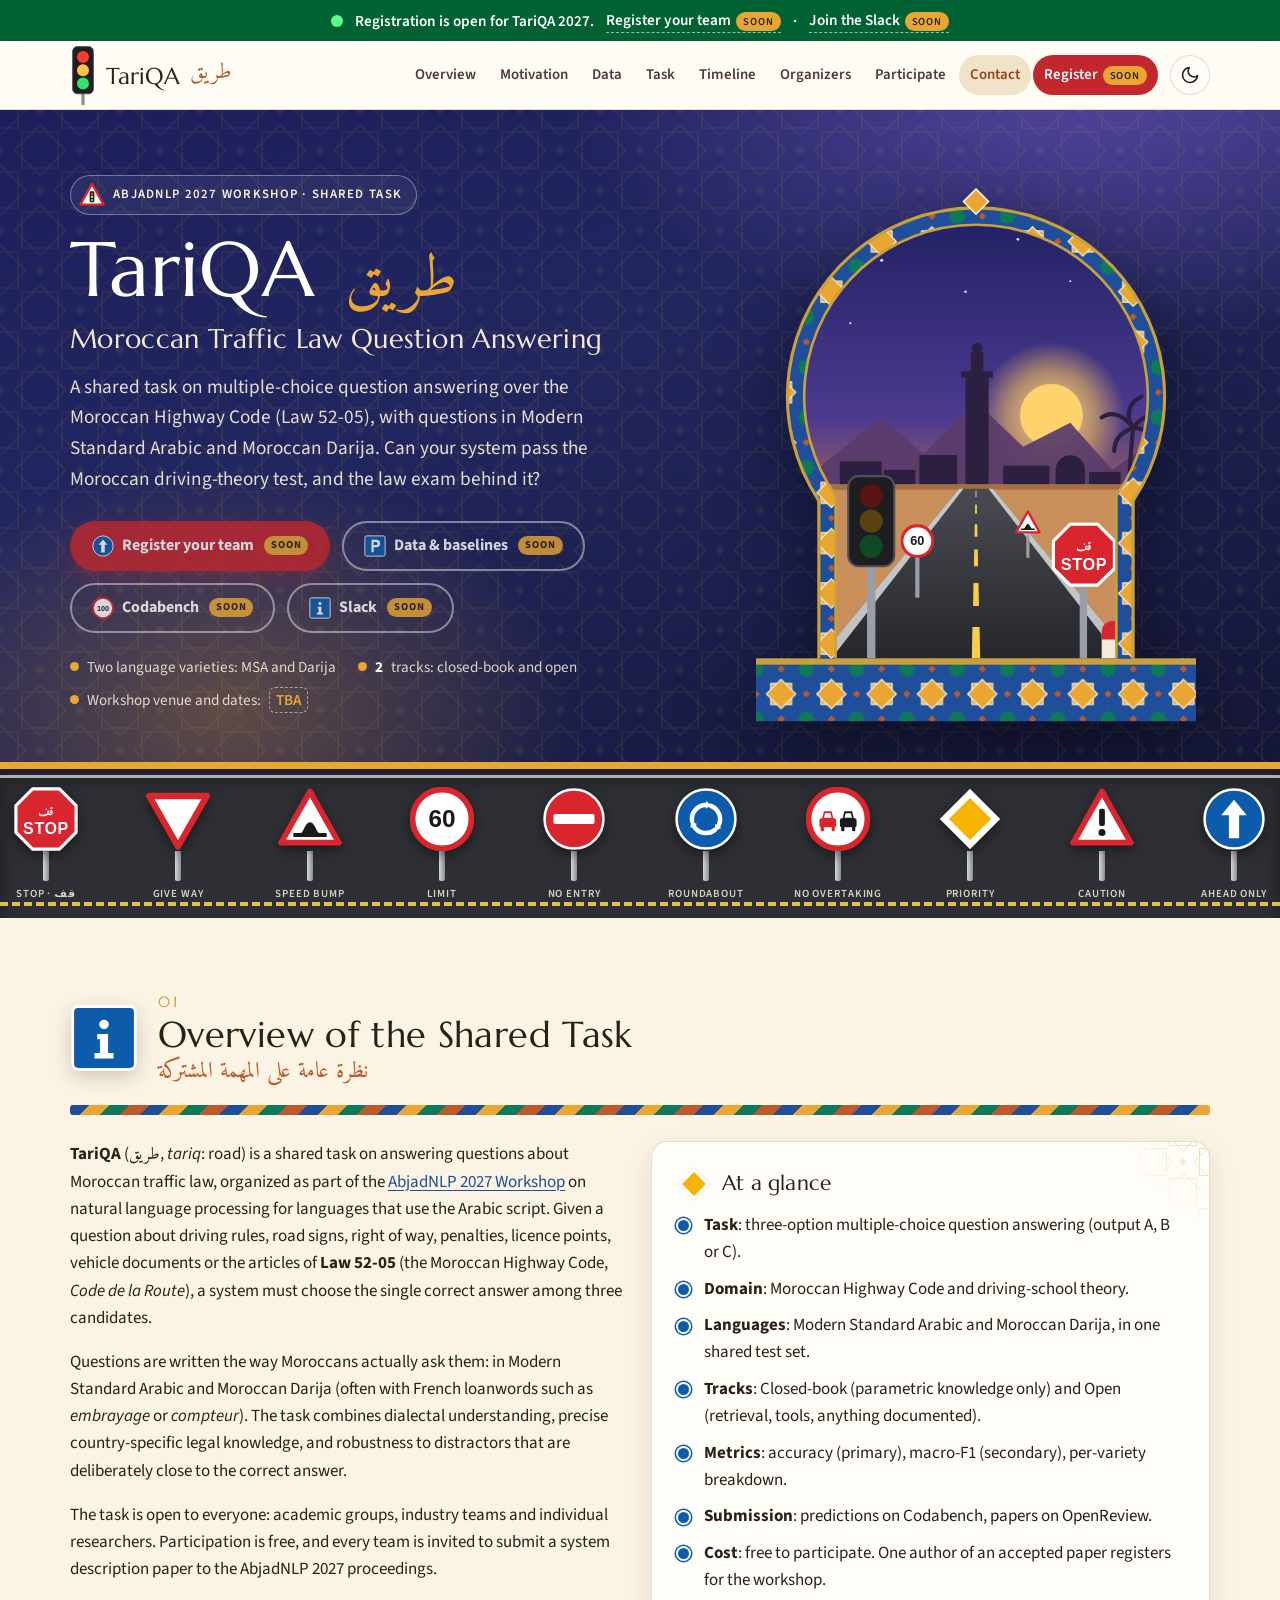
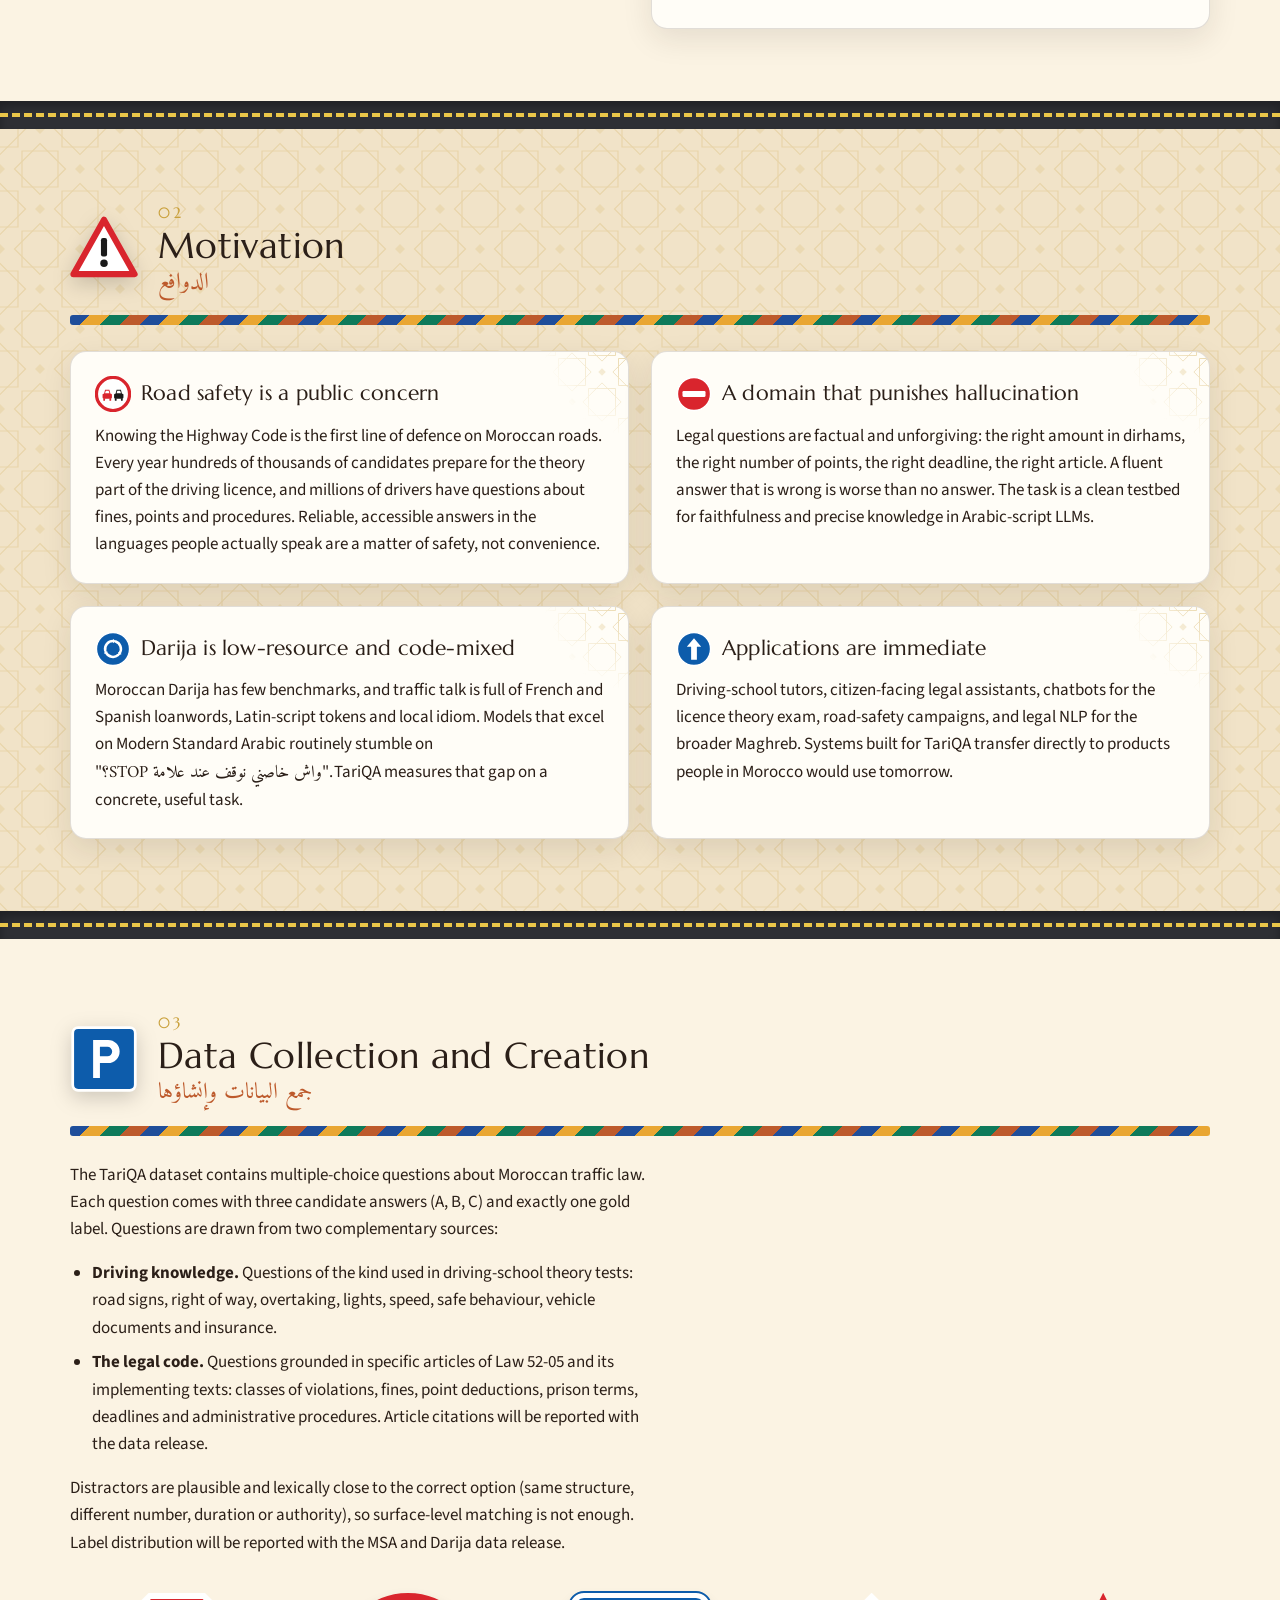
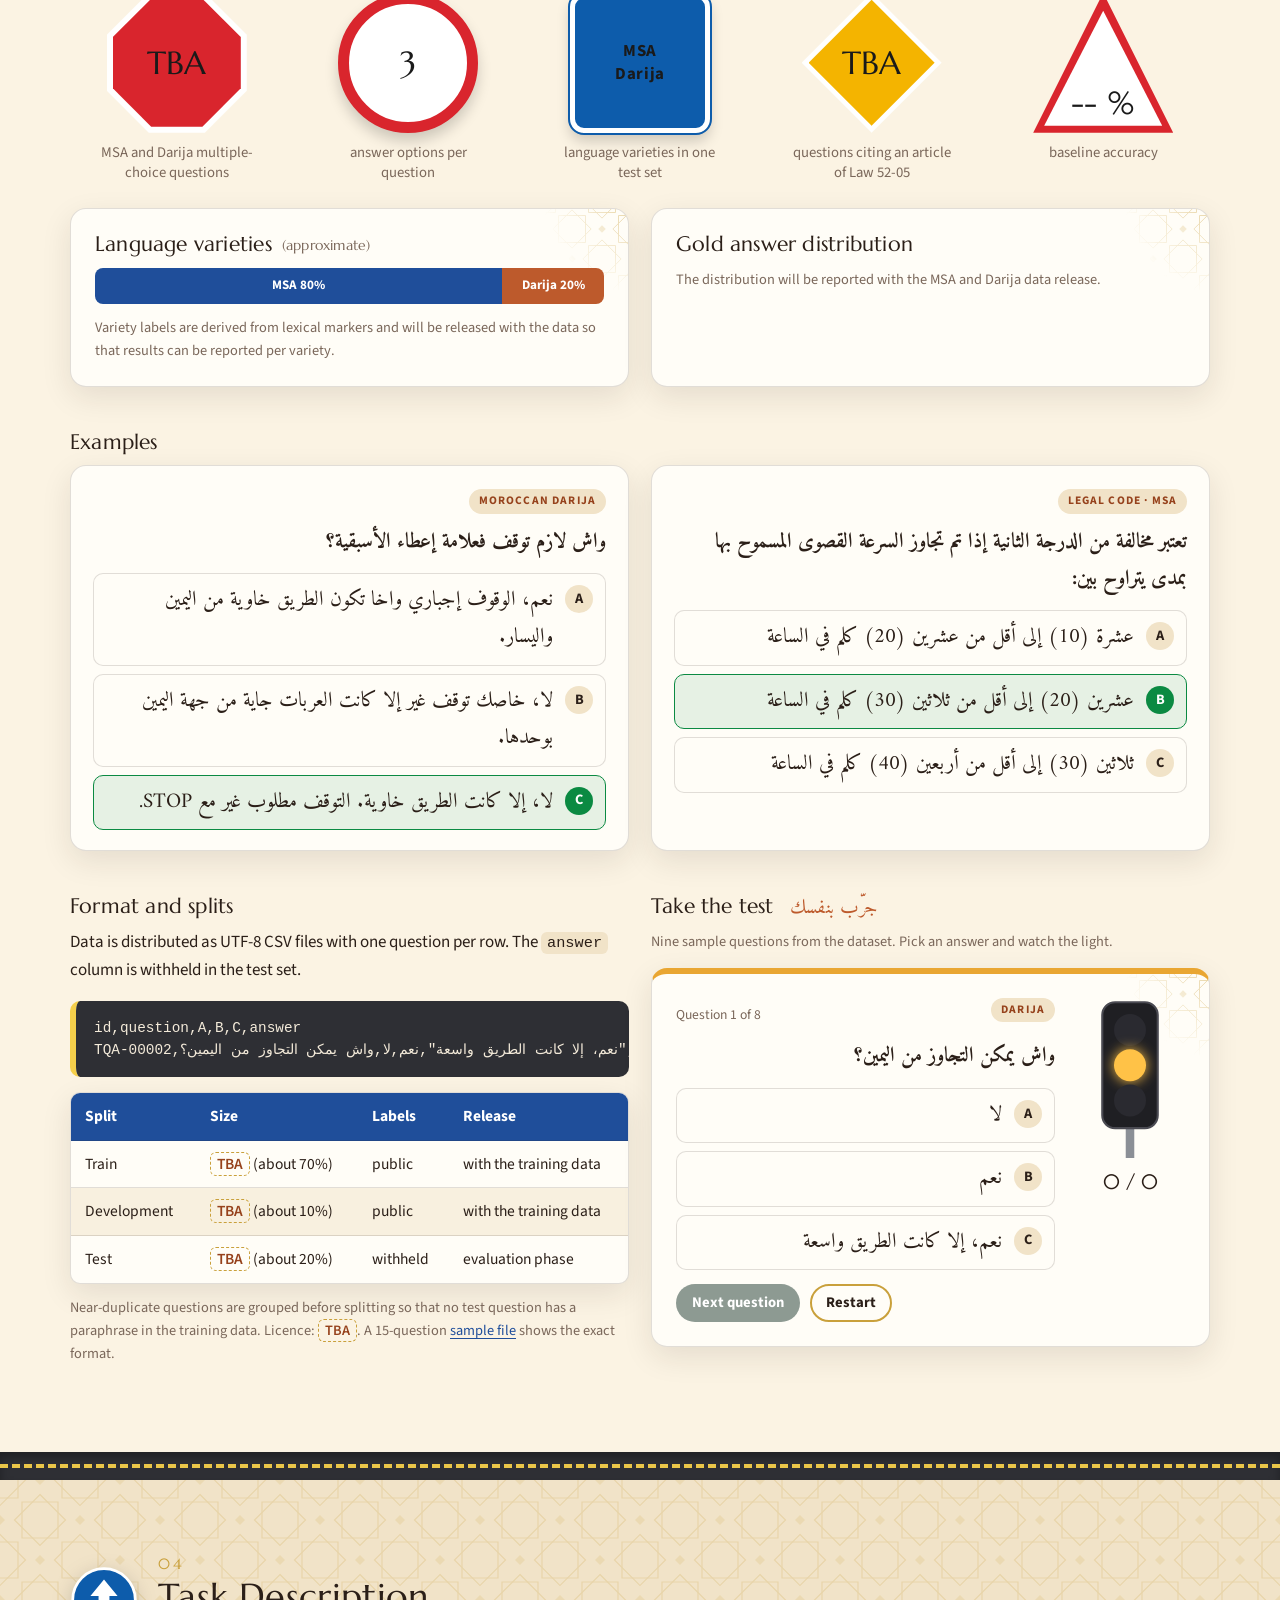
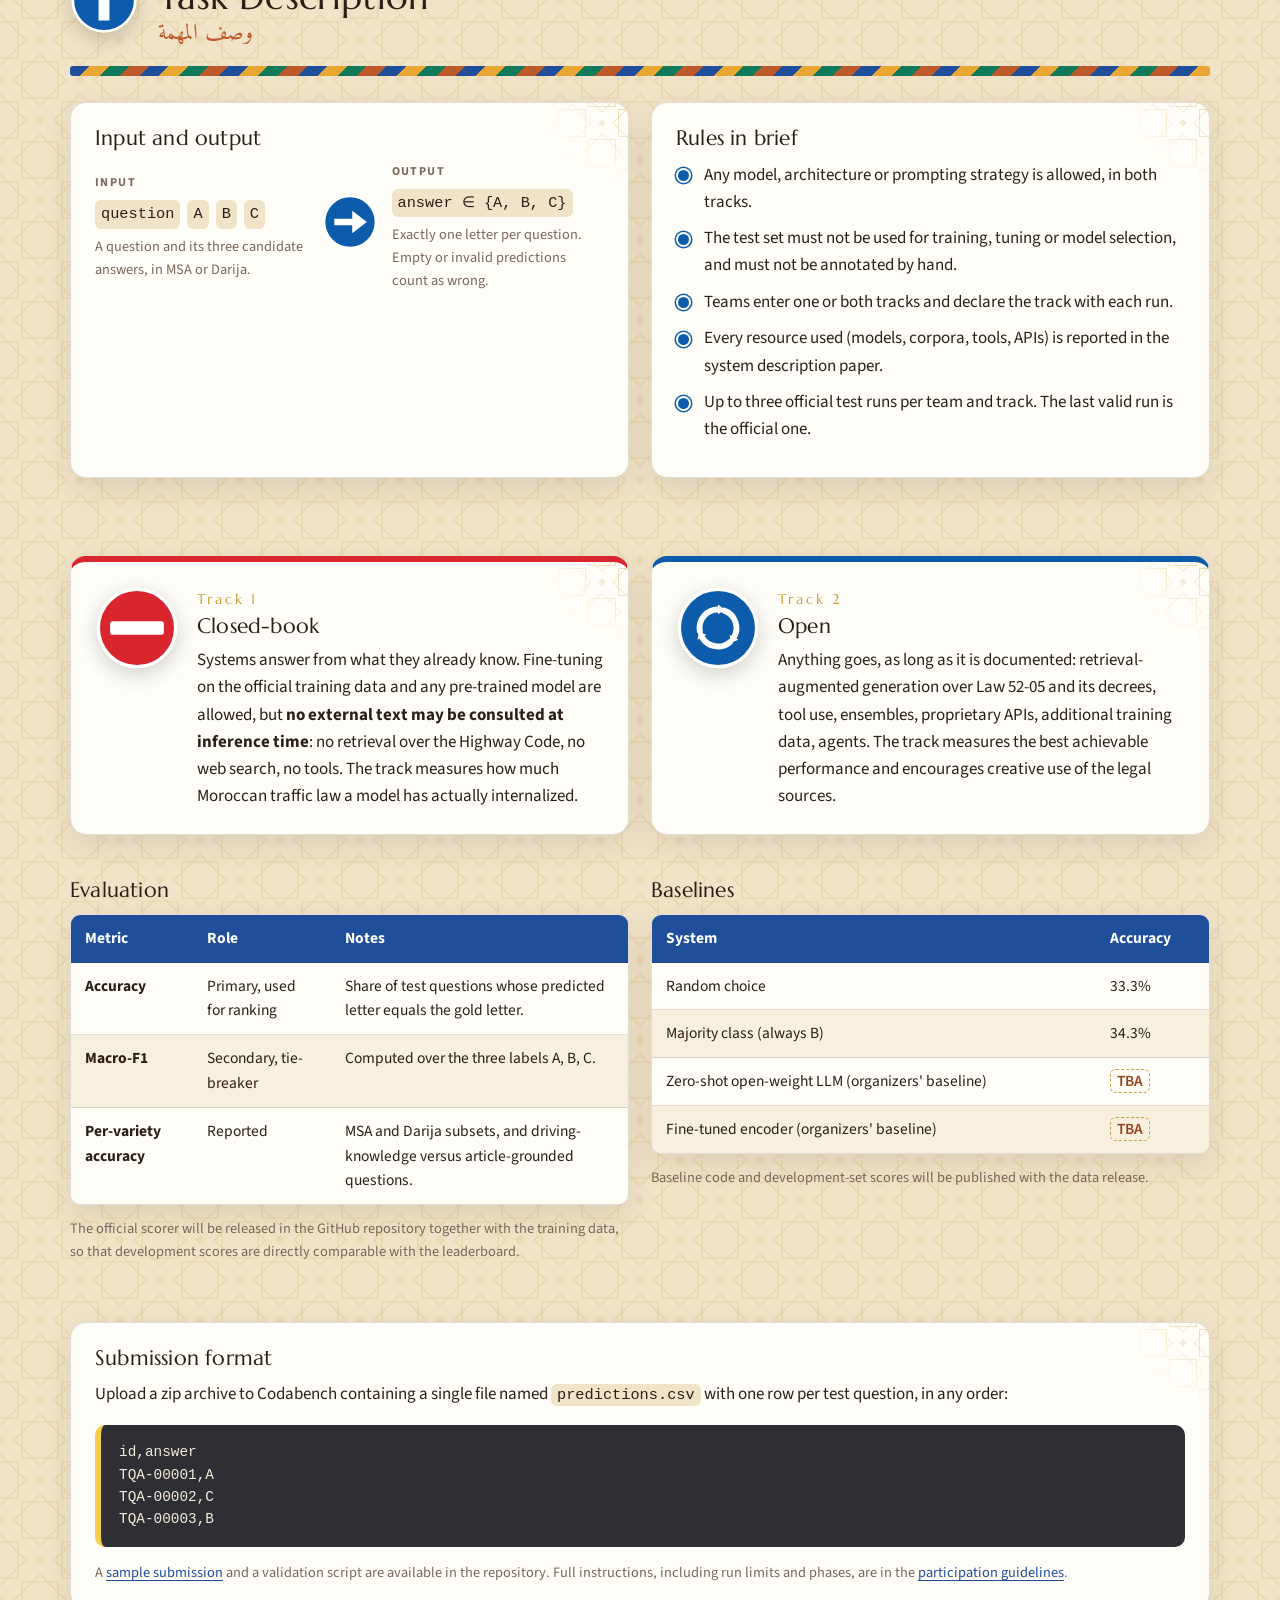
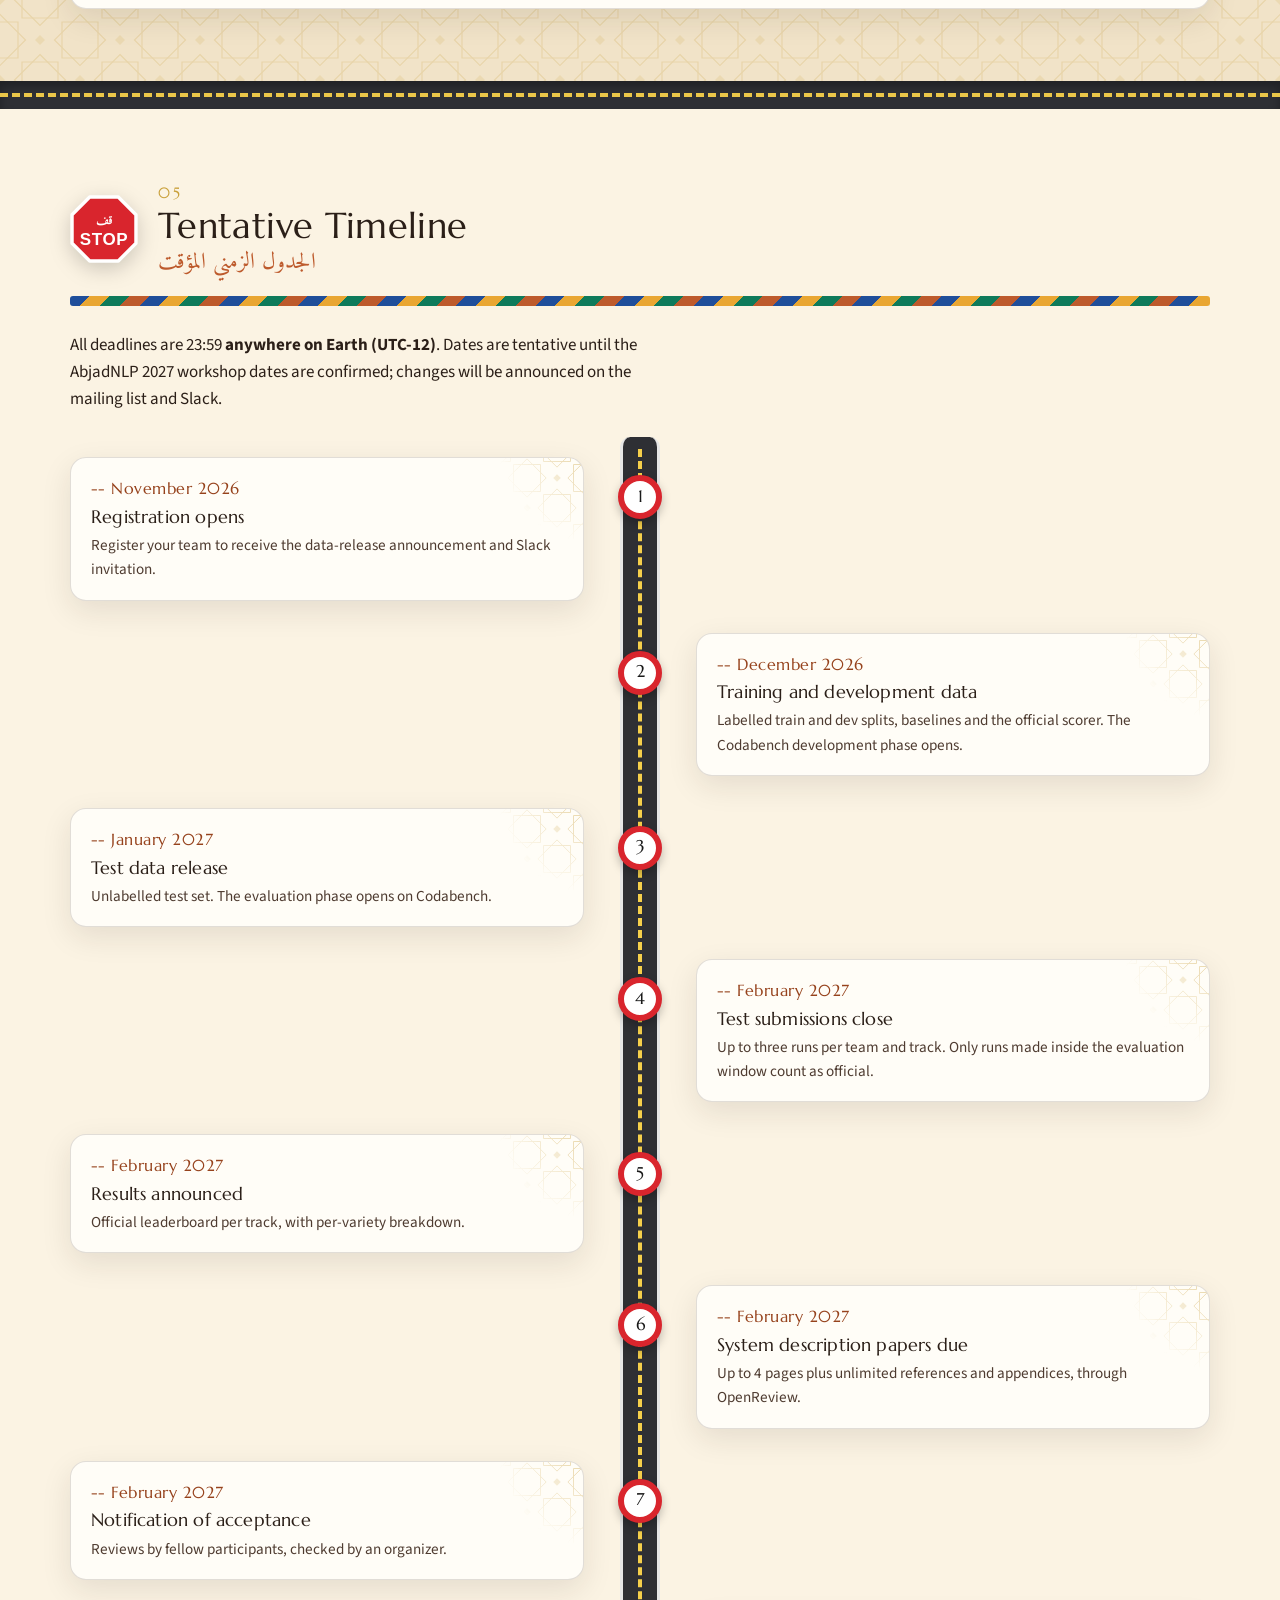
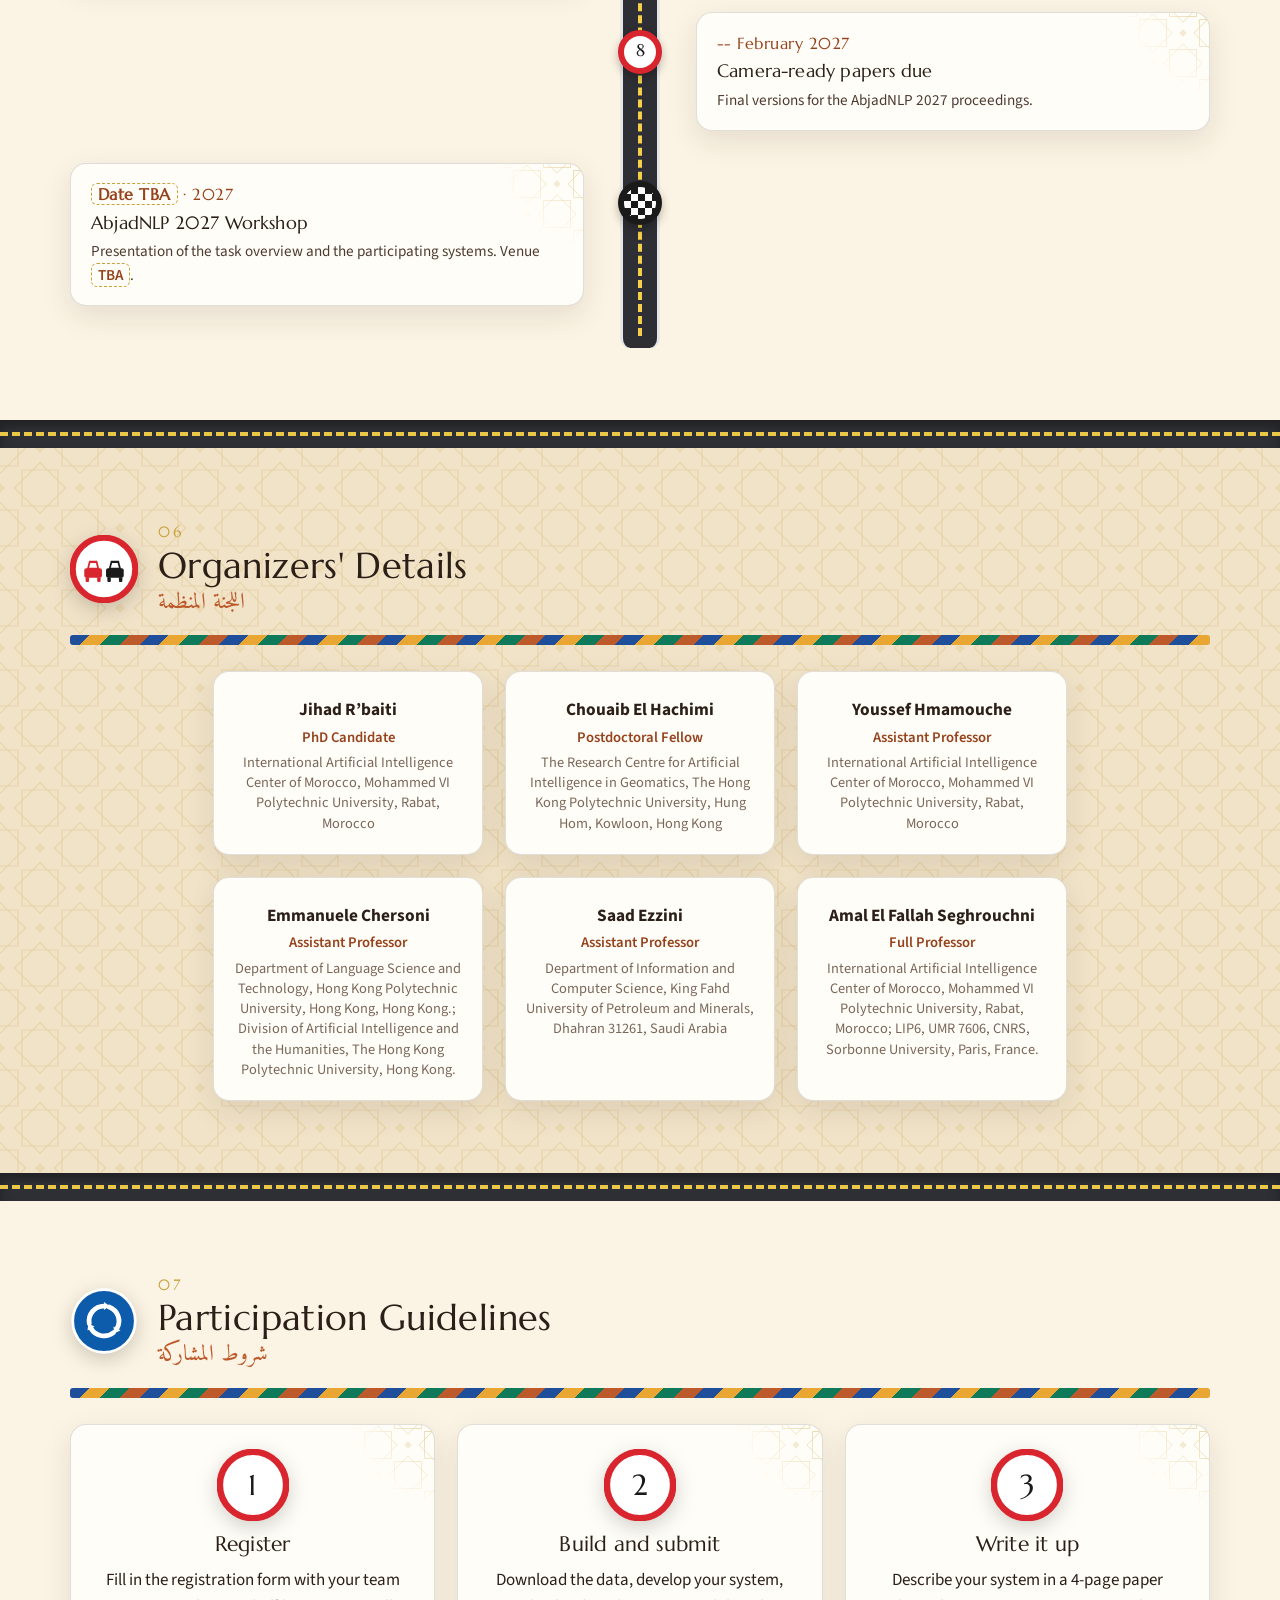
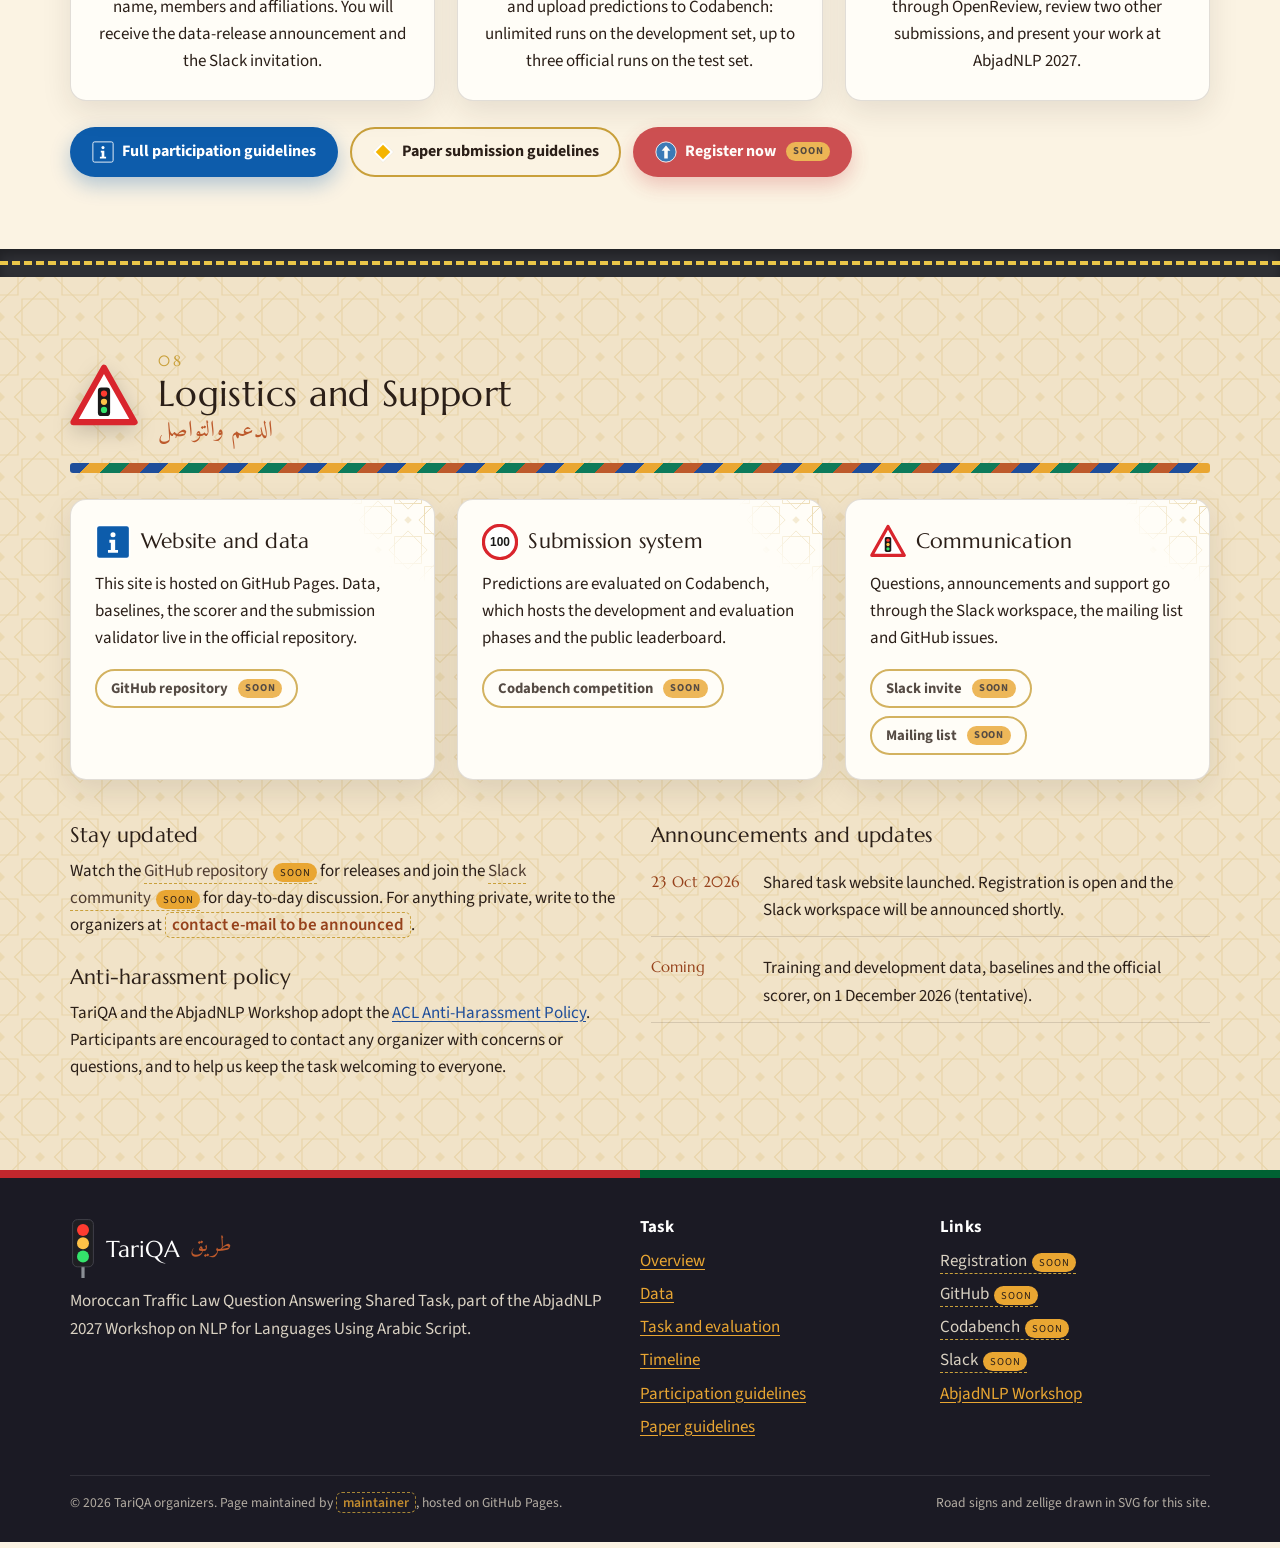
==== index.html @ 4c5eb6c5 "fix: correct answer options for traffic law question in Arabic quiz" ====
<!DOCTYPE html>
<html lang="en" class="no-js">
<head>
<meta charset="utf-8">
<meta name="viewport" content="width=device-width, initial-scale=1">
<title>TariQA 2027 · Moroccan Traffic Law QA Shared Task</title>
<meta name="description" content="TariQA: a shared task on multiple-choice question answering over Moroccan traffic law (Law 52-05, the Highway Code) in Modern Standard Arabic and Moroccan Darija, hosted at the AbjadNLP 2027 Workshop.">
<meta property="og:title" content="TariQA 2027 · Moroccan Traffic Law QA Shared Task">
<meta property="og:description" content="Can your system pass the Moroccan driving-theory test, and the law exam behind it? Register for the TariQA shared task at AbjadNLP 2027.">
<meta property="og:type" content="website">
<link rel="icon" type="image/svg+xml" href="assets/img/favicon.svg">
<link rel="preconnect" href="https://fonts.googleapis.com">
<link rel="preconnect" href="https://fonts.gstatic.com" crossorigin>
<link href="https://fonts.googleapis.com/css2?family=Amiri:ital,wght@0,400;0,700;1,400&family=Marcellus&family=Source+Sans+3:ital,wght@0,400;0,600;0,700;1,400&display=swap" rel="stylesheet">
<link rel="stylesheet" href="assets/css/style.css">
<script>
  document.documentElement.classList.remove('no-js');
  try { var t = localStorage.getItem('TariQA-theme'); if (t === 'dark' || t === 'light') { document.documentElement.setAttribute('data-theme', t); } } catch (e) {}
</script>
</head>
<body>
<!--
  ORGANISER CHECKLIST (things to fill in before going live)
  1. assets/js/config.js   -> registration, GitHub, Codabench, Slack, mailing-list links, contact e-mail
  2. Section 05 (timeline) -> confirm the dates; all of them are tentative placeholders
  3. Section 06 (organizers) -> names
  4. Section 03 (data)     -> split sizes and licence once decided
  5. Search this file for "TBA" and class="tba" for any remaining blanks
-->
<a class="skip-link" href="#overview">Skip to content</a>

<!-- ======================================================================
     SVG sprite: Moroccan road signs, traffic light, arch clip-path
     ====================================================================== -->
<svg xmlns="http://www.w3.org/2000/svg" class="sprite" style="position:absolute;width:0;height:0;overflow:hidden" aria-hidden="true" focusable="false">
  <defs>
    <clipPath id="archClip" clipPathUnits="objectBoundingBox">
      <path d="M0.12,1 V0.8245 A0.5,0.5 0 1 1 0.88,0.8245 V1 Z"/>
    </clipPath>
  </defs>
  <symbol id="sign-stop" viewBox="0 0 100 100">
    <polygon points="29,3 71,3 97,29 97,71 71,97 29,97 3,71 3,29" fill="#D9252D" stroke="#FFFFFF" stroke-width="5" stroke-linejoin="round"/>
    <text x="50" y="43" text-anchor="middle" font-family="Amiri, 'Noto Naskh Arabic', serif" font-size="19" font-weight="700" fill="#fff">قف</text>
    <text x="50" y="73" text-anchor="middle" font-family="Arial, Helvetica, sans-serif" font-size="25" font-weight="700" fill="#fff" letter-spacing="1">STOP</text>
  </symbol>
  <symbol id="sign-yield" viewBox="0 0 100 100">
    <path d="M50 93 L5 14 H95 Z" fill="#fff" stroke="#D9252D" stroke-width="10" stroke-linejoin="round"/>
  </symbol>
  <symbol id="sign-warning" viewBox="0 0 100 100">
    <path d="M50 7 L95 87 H5 Z" fill="#fff" stroke="#D9252D" stroke-width="9" stroke-linejoin="round"/>
    <rect x="45.5" y="34" width="9" height="27" rx="3" fill="#1a1a1a"/>
    <circle cx="50" cy="71" r="5.5" fill="#1a1a1a"/>
  </symbol>
  <symbol id="sign-signals" viewBox="0 0 100 100">
    <path d="M50 7 L95 87 H5 Z" fill="#fff" stroke="#D9252D" stroke-width="9" stroke-linejoin="round"/>
    <rect x="41" y="36" width="18" height="42" rx="5" fill="#1a1a1a"/>
    <circle cx="50" cy="45" r="4.6" fill="#FF3B30"/><circle cx="50" cy="57" r="4.6" fill="#FFC247"/><circle cx="50" cy="69" r="4.6" fill="#34E36B"/>
  </symbol>
  <symbol id="sign-bend" viewBox="0 0 100 100">
    <path d="M50 7 L95 87 H5 Z" fill="#fff" stroke="#D9252D" stroke-width="9" stroke-linejoin="round"/>
    <path d="M42 80 V66 Q42 56 50 52 Q58 48 58 42 V40" fill="none" stroke="#1a1a1a" stroke-width="7" stroke-linecap="round"/>
    <polygon points="58,29 67,43 49,43" fill="#1a1a1a"/>
  </symbol>
  <symbol id="sign-bump" viewBox="0 0 100 100">
    <path d="M50 7 L95 87 H5 Z" fill="#fff" stroke="#D9252D" stroke-width="9" stroke-linejoin="round"/>
    <path d="M24 72 H35 C40 72 42 55 50 55 C58 55 60 72 65 72 H76 V78 H24 Z" fill="#1a1a1a"/>
  </symbol>
  <symbol id="sign-noentry" viewBox="0 0 100 100">
    <circle cx="50" cy="50" r="46" fill="#D9252D" stroke="#fff" stroke-width="4"/>
    <rect x="18" y="42" width="64" height="16" rx="3" fill="#fff"/>
  </symbol>
  <symbol id="sign-speed" viewBox="0 0 100 100">
    <circle cx="50" cy="50" r="46" fill="#fff" stroke="#D9252D" stroke-width="9"/>
    <text x="50" y="63" text-anchor="middle" font-family="Arial, Helvetica, sans-serif" font-size="38" font-weight="700" fill="#1a1a1a">60</text>
  </symbol>
  <symbol id="sign-speed100" viewBox="0 0 100 100">
    <circle cx="50" cy="50" r="46" fill="#fff" stroke="#D9252D" stroke-width="9"/>
    <text x="50" y="62" text-anchor="middle" font-family="Arial, Helvetica, sans-serif" font-size="33" font-weight="700" fill="#1a1a1a">100</text>
  </symbol>
  <symbol id="sign-blank" viewBox="0 0 100 100">
    <circle cx="50" cy="50" r="46" fill="#fff" stroke="#D9252D" stroke-width="9"/>
  </symbol>
  <symbol id="sign-mandatory" viewBox="0 0 100 100">
    <circle cx="50" cy="50" r="46" fill="#0D5CAB" stroke="#fff" stroke-width="4"/>
    <path d="M50 20 L70 44 H58 V80 H42 V44 H30 Z" fill="#fff"/>
  </symbol>
  <symbol id="sign-turnright" viewBox="0 0 100 100">
    <circle cx="50" cy="50" r="46" fill="#0D5CAB" stroke="#fff" stroke-width="4"/>
    <path d="M22 44 H54 V30 L80 50 L54 70 V56 H22 Z" fill="#fff"/>
  </symbol>
  <symbol id="sign-roundabout" viewBox="0 0 100 100">
    <circle cx="50" cy="50" r="46" fill="#0D5CAB" stroke="#fff" stroke-width="4"/>
    <g fill="none" stroke="#fff" stroke-width="7" stroke-linecap="round">
      <path d="M57.52 29.33 A22 22 0 0 1 69.05 61"/>
      <path d="M64.14 66.85 A22 22 0 0 1 30.95 61"/>
      <path d="M28.33 53.82 A22 22 0 0 1 50 28"/>
    </g>
    <g fill="#fff">
      <polygon points="65.05,67.9 74.25,64 63.85,58"/>
      <polygon points="26.95,54.07 25.75,64 36.15,58"/>
      <polygon points="58,28 50,22 50,34"/>
    </g>
  </symbol>
  <symbol id="sign-noovertake" viewBox="0 0 100 100">
    <circle cx="50" cy="50" r="46" fill="#fff" stroke="#D9252D" stroke-width="9"/>
    <g fill="#D9252D">
      <path d="M25 50 L28 38 H40 L43 50 Z"/>
      <rect x="21" y="49" width="26" height="14" rx="3"/>
      <rect x="23" y="62" width="5" height="7" rx="1.5"/><rect x="40" y="62" width="5" height="7" rx="1.5"/>
    </g>
    <path d="M28 48 L30 41 H38 L40 48 Z" fill="#fff"/>
    <g fill="#1a1a1a">
      <path d="M57 50 L60 38 H72 L75 50 Z"/>
      <rect x="53" y="49" width="26" height="14" rx="3"/>
      <rect x="55" y="62" width="5" height="7" rx="1.5"/><rect x="72" y="62" width="5" height="7" rx="1.5"/>
    </g>
    <path d="M60 48 L62 41 H70 L72 48 Z" fill="#fff"/>
  </symbol>
  <symbol id="sign-priority" viewBox="0 0 100 100">
    <polygon points="50,3 97,50 50,97 3,50" fill="#fff" stroke="#cfcfcf" stroke-width="1"/>
    <polygon points="50,17 83,50 50,83 17,50" fill="#F4B400"/>
  </symbol>
  <symbol id="sign-info" viewBox="0 0 100 100">
    <rect x="4" y="4" width="92" height="92" rx="8" fill="#0D5CAB" stroke="#fff" stroke-width="4"/>
    <circle cx="50" cy="30" r="7" fill="#fff"/>
    <path d="M40 44 H56 V72 H64 V80 H36 V72 H44 V52 H40 Z" fill="#fff"/>
  </symbol>
  <symbol id="sign-parking" viewBox="0 0 100 100">
    <rect x="4" y="4" width="92" height="92" rx="8" fill="#0D5CAB" stroke="#fff" stroke-width="4"/>
    <path d="M34 22 H56 A17 17 0 0 1 56 56 H44 V78 H34 Z M44 32 V46 H55 A7 7 0 0 0 55 32 Z" fill="#fff" fill-rule="evenodd"/>
  </symbol>
  <symbol id="sign-noparking" viewBox="0 0 100 100">
    <circle cx="50" cy="50" r="46" fill="#0D5CAB" stroke="#D9252D" stroke-width="9"/>
    <path d="M22 78 L78 22" stroke="#D9252D" stroke-width="9" stroke-linecap="round"/>
  </symbol>
  <symbol id="sign-cycle" viewBox="0 0 100 100">
    <circle cx="50" cy="50" r="46" fill="#0D5CAB" stroke="#fff" stroke-width="4"/>
    <g fill="none" stroke="#fff" stroke-width="4.5" stroke-linecap="round" stroke-linejoin="round">
      <circle cx="32" cy="62" r="13"/><circle cx="68" cy="62" r="13"/>
      <path d="M32 62 L44 40 H62 L68 62 M44 40 L52 62 H32 M58 32 L62 40 M54 32 H62"/>
    </g>
  </symbol>
  <symbol id="sign-nouturn" viewBox="0 0 100 100">
    <circle cx="50" cy="50" r="46" fill="#fff" stroke="#D9252D" stroke-width="9"/>
    <path d="M38 78 V48 A12 12 0 0 1 62 48 V56" fill="none" stroke="#1a1a1a" stroke-width="7"/>
    <polygon points="52,55 72,55 62,70" fill="#1a1a1a"/>
    <path d="M22 78 L78 22" stroke="#D9252D" stroke-width="8"/>
  </symbol>
  <symbol id="traffic-light" viewBox="0 0 60 150">
    <rect x="26" y="118" width="8" height="32" fill="#8b8f96"/>
    <rect x="4" y="4" width="52" height="118" rx="12" fill="#1f1f23" stroke="#4a4a52" stroke-width="2"/>
    <circle cx="30" cy="30" r="15" fill="#FF3B30"/><circle cx="30" cy="63" r="15" fill="#FFC247"/><circle cx="30" cy="96" r="15" fill="#34E36B"/>
  </symbol>
</svg>

<!-- ======================================================================
     Top ribbon + navigation
     ====================================================================== -->
<div class="topbar">
  <div class="container">
    <span class="pulse" aria-hidden="true"></span>
    <span>Registration is open for TariQA 2027.</span>
    <a data-link="register">Register your team</a>
    <span aria-hidden="true">·</span>
    <a data-link="slack">Join the Slack</a>
  </div>
</div>

<nav class="nav" aria-label="Main">
  <div class="container">
    <a class="brand" href="#top" aria-label="TariQA home">
      <svg aria-hidden="true"><use href="#traffic-light"/></svg>
      <span>TariQA</span>
      <span class="brand-ar" aria-hidden="true">طريق</span>
    </a>
    <ul class="nav-links">
      <li><a href="#overview">Overview</a></li>
      <li><a href="#motivation">Motivation</a></li>
      <li><a href="#data">Data</a></li>
      <li><a href="#task">Task</a></li>
      <li><a href="#timeline">Timeline</a></li>
      <li><a href="#organizers">Organizers</a></li>
      <li><a href="#participation">Participate</a></li>
      <li><a href="#contact">Contact</a></li>
      <li><a class="nav-cta" data-link="register">Register</a></li>
    </ul>
    <button class="icon-btn theme-toggle" type="button" aria-label="Toggle dark mode" title="Toggle dark mode">
      <svg viewBox="0 0 24 24" fill="none" stroke="currentColor" stroke-width="2" stroke-linecap="round" stroke-linejoin="round" aria-hidden="true"><path d="M21 12.8A9 9 0 1 1 11.2 3a7 7 0 0 0 9.8 9.8z"/></svg>
    </button>
    <button class="icon-btn nav-toggle" type="button" aria-label="Open menu" aria-expanded="false">
      <span class="bars"><span></span><span></span><span></span></span>
    </button>
  </div>
</nav>

<!-- ======================================================================
     Hero
     ====================================================================== -->
<header class="hero" id="top">
  <div class="container">
    <div class="hero-copy reveal">
      <span class="eyebrow">
        <svg class="ico" aria-hidden="true"><use href="#sign-signals"/></svg>
        AbjadNLP 2027 Workshop · Shared Task
      </span>
      <h1>
        <span class="h1-name">TariQA <span class="ar" lang="ar">طريق</span></span>
        <span class="h1-sub">Moroccan Traffic Law Question Answering</span>
      </h1>
      <p class="lead">
        A shared task on multiple-choice question answering over the Moroccan Highway Code
        (Law 52-05), with questions in Modern Standard Arabic and Moroccan Darija.
        Can your system pass the Moroccan driving-theory test, and the law exam behind it?
      </p>
      <div class="hero-ctas">
        <a class="btn btn-primary" data-link="register"><svg aria-hidden="true"><use href="#sign-mandatory"/></svg> Register your team</a>
        <a class="btn btn-outline on-dark" data-link="github"><svg aria-hidden="true"><use href="#sign-parking"/></svg> Data &amp; baselines</a>
        <a class="btn btn-outline on-dark" data-link="codabench"><svg aria-hidden="true"><use href="#sign-speed100"/></svg> Codabench</a>
        <a class="btn btn-outline on-dark" data-link="slack"><svg aria-hidden="true"><use href="#sign-info"/></svg> Slack</a>
      </div>
      <ul class="hero-meta">
        <li>Two language varieties: MSA and Darija</li>
        <li><strong>2</strong> tracks: closed-book and open</li>
        <li>Workshop venue and dates: <span class="tba">TBA</span></li>
      </ul>
    </div>

    <div class="hero-art reveal">
      <svg class="hero-svg" viewBox="0 0 420 530" role="img" aria-labelledby="heroArtTitle">
        <title id="heroArtTitle">A Moroccan horseshoe arch framing a road at dusk, with a traffic light, a stop sign and a minaret on the horizon</title>
        <defs>
          <linearGradient id="sky" x1="0" y1="0" x2="0" y2="1">
            <stop offset="0" stop-color="#171B5A"/>
            <stop offset="0.5" stop-color="#4C3A8F"/>
            <stop offset="0.78" stop-color="#D97E3C"/>
            <stop offset="1" stop-color="#F3C25A"/>
          </linearGradient>
          <linearGradient id="roadGrad" x1="0" y1="0" x2="0" y2="1">
            <stop offset="0" stop-color="#4A4B52"/><stop offset="1" stop-color="#26272C"/>
          </linearGradient>
          <radialGradient id="sunGlow" cx="0.5" cy="0.5" r="0.5">
            <stop offset="0" stop-color="#FFE39A" stop-opacity="1"/>
            <stop offset="0.6" stop-color="#FFC857" stop-opacity="0.55"/>
            <stop offset="1" stop-color="#FFC857" stop-opacity="0"/>
          </radialGradient>
          <pattern id="zelHero" width="48" height="48" patternUnits="userSpaceOnUse">
            <rect width="48" height="48" fill="#1F4E9A"/>
            <g fill="#E9A632" stroke="#FBF3E3" stroke-width="1">
              <polygon points="14,14 34,14 34,34 14,34"/><polygon points="24,9.9 38.1,24 24,38.1 9.9,24"/>
            </g>
            <g fill="#0E7A5A">
              <polygon points="-6,-6 6,-6 6,6 -6,6"/><polygon points="0,-8.5 8.5,0 0,8.5 -8.5,0"/>
              <polygon points="42,-6 54,-6 54,6 42,6"/><polygon points="48,-8.5 56.5,0 48,8.5 39.5,0"/>
              <polygon points="-6,42 6,42 6,54 -6,54"/><polygon points="0,39.5 8.5,48 0,56.5 -8.5,48"/>
              <polygon points="42,42 54,42 54,54 42,54"/><polygon points="48,39.5 56.5,48 48,56.5 39.5,48"/>
            </g>
            <g fill="#BD5A2C">
              <polygon points="24,-3.5 27.5,0 24,3.5 20.5,0"/><polygon points="44.5,24 48,20.5 51.5,24 48,27.5"/>
              <polygon points="24,44.5 27.5,48 24,51.5 20.5,48"/><polygon points="-3.5,24 0,20.5 3.5,24 0,27.5"/>
            </g>
          </pattern>
          <clipPath id="archInner">
            <path d="M76 470 V314.6 A164 164 0 1 1 344 314.6 V470 Z"/>
          </clipPath>
        </defs>

        <!-- tiled plinth -->
        <rect x="0" y="470" width="420" height="60" fill="url(#zelHero)"/>
        <rect x="0" y="470" width="420" height="6" fill="#C9A03B"/>

        <!-- the scene, clipped to the arch opening -->
        <g clip-path="url(#archInner)">
          <rect x="0" y="0" width="420" height="480" fill="url(#sky)"/>
          <g fill="#fff" opacity="0.85">
            <circle cx="120" cy="90" r="1.5"/><circle cx="160" cy="60" r="1"/><circle cx="250" cy="70" r="1.3"/>
            <circle cx="300" cy="110" r="1"/><circle cx="200" cy="120" r="1.2"/><circle cx="90" cy="150" r="1"/><circle cx="330" cy="60" r="1.4"/>
          </g>
          <circle cx="282" cy="238" r="70" fill="url(#sunGlow)"/>
          <circle cx="282" cy="238" r="30" fill="#FFD36B"/>
          <!-- Atlas mountains -->
          <path d="M40 304 L120 240 L160 275 L210 225 L255 268 L300 245 L340 290 L380 262 L420 304 Z" fill="#5A3B6B" opacity="0.92"/>
          <!-- medina skyline, minaret and palm -->
          <g fill="#2C1F3F">
            <rect x="80" y="282" width="40" height="24"/>
            <rect x="122" y="290" width="30" height="16"/>
            <rect x="156" y="276" width="36" height="30"/>
            <rect x="200" y="200" width="22" height="106"/>
            <rect x="196" y="196" width="30" height="6"/>
            <rect x="205" y="178" width="12" height="20"/>
            <circle cx="211" cy="174" r="5"/>
            <rect x="236" y="286" width="44" height="20"/>
            <path d="M286 306 V290 A14 14 0 0 1 314 290 V306 Z"/>
            <rect x="318" y="292" width="30" height="14"/>
          </g>
          <g fill="none" stroke="#2C1F3F" stroke-width="4" stroke-linecap="round">
            <path d="M356 306 C357 285 358 268 360 250"/>
            <path d="M360 250 C350 236 338 234 330 240"/>
            <path d="M360 250 C352 238 356 226 368 220"/>
            <path d="M360 250 C370 236 382 236 390 244"/>
            <path d="M360 250 C372 250 380 258 382 268"/>
            <path d="M360 250 C348 254 342 262 342 272"/>
          </g>
          <!-- ground and road -->
          <rect x="0" y="304" width="420" height="180" fill="#C98F5A"/>
          <rect x="0" y="304" width="420" height="5" fill="#A66F3F"/>
          <polygon points="60,470 360,470 226,308 194,308" fill="url(#roadGrad)"/>
          <polygon points="60,470 72,470 198,308 194,308" fill="#E8E8E8" opacity="0.8"/>
          <polygon points="348,470 360,470 226,308 222,308" fill="#E8E8E8" opacity="0.8"/>
          <g fill="#F5CF4B">
            <polygon points="206,470 214,470 213.4,440 206.6,440"/>
            <polygon points="207.2,420 212.8,420 212.4,398 207.6,398"/>
            <polygon points="208,382 212,382 211.7,366 208.3,366"/>
            <polygon points="208.6,354 211.4,354 211.2,342 208.8,342"/>
            <polygon points="209.1,332 210.9,332 210.8,323 209.2,323"/>
            <polygon points="209.5,316 210.5,316 210.4,310 209.6,310"/>
          </g>
          <!-- far signs -->
          <rect x="258" y="352" width="3" height="22" fill="#9A9EA6"/>
          <use href="#sign-bump" x="247" y="328" width="25" height="25"/>
          <rect x="152" y="372" width="4" height="40" fill="#9A9EA6"/>
          <use href="#sign-speed" x="138" y="342" width="32" height="32"/>
          <!-- kilometre stone -->
          <path d="M330 470 V444 A10 10 0 0 1 350 444 V470 Z" fill="#F3EAD9"/>
          <path d="M330 452 V444 A10 10 0 0 1 350 444 V452 Z" fill="#D9252D"/>
          <!-- traffic light (animated with CSS) -->
          <g class="anim-tl">
            <rect x="106" y="378" width="8" height="92" fill="#9A9EA6"/>
            <rect x="88" y="296" width="44" height="86" rx="10" fill="#1D1D22" stroke="#50505A" stroke-width="2"/>
            <circle class="tl-red" cx="110" cy="315" r="11"/>
            <circle class="tl-amber" cx="110" cy="339" r="11"/>
            <circle class="tl-green" cx="110" cy="363" r="11"/>
          </g>
          <!-- stop sign -->
          <rect x="309" y="396" width="7" height="74" fill="#9A9EA6"/>
          <use href="#sign-stop" x="282" y="340" width="62" height="62"/>
        </g>

        <!-- zellige arch frame -->
        <path d="M60 470 V319.5 A180 180 0 1 1 360 319.5 V470 Z M76 470 V314.6 A164 164 0 1 1 344 314.6 V470 Z" fill="url(#zelHero)" fill-rule="evenodd"/>
        <path d="M60 470 V319.5 A180 180 0 1 1 360 319.5 V470" fill="none" stroke="#C9A03B" stroke-width="3"/>
        <path d="M76 470 V314.6 A164 164 0 1 1 344 314.6 V470" fill="none" stroke="#C9A03B" stroke-width="2.5"/>
        <polygon points="210,22 222,34 210,46 198,34" fill="#E9A632" stroke="#FBF3E3" stroke-width="1.5"/>
      </svg>
    </div>
  </div>
</header>

<!-- Scrolling road of Moroccan signs (decorative) -->
<div class="sign-road" aria-hidden="true">
  <div class="sign-track">
    <div class="signpost"><svg><use href="#sign-stop"/></svg><span class="post"></span><span class="label">Stop · قف</span></div>
    <div class="signpost"><svg><use href="#sign-yield"/></svg><span class="post"></span><span class="label">Give way</span></div>
    <div class="signpost"><svg><use href="#sign-bump"/></svg><span class="post"></span><span class="label">Speed bump</span></div>
    <div class="signpost"><svg><use href="#sign-speed"/></svg><span class="post"></span><span class="label">Limit</span></div>
    <div class="signpost"><svg><use href="#sign-noentry"/></svg><span class="post"></span><span class="label">No entry</span></div>
    <div class="signpost"><svg><use href="#sign-roundabout"/></svg><span class="post"></span><span class="label">Roundabout</span></div>
    <div class="signpost"><svg><use href="#sign-noovertake"/></svg><span class="post"></span><span class="label">No overtaking</span></div>
    <div class="signpost"><svg><use href="#sign-priority"/></svg><span class="post"></span><span class="label">Priority</span></div>
    <div class="signpost"><svg><use href="#sign-warning"/></svg><span class="post"></span><span class="label">Caution</span></div>
    <div class="signpost"><svg><use href="#sign-mandatory"/></svg><span class="post"></span><span class="label">Ahead only</span></div>
    <div class="signpost"><svg><use href="#sign-signals"/></svg><span class="post"></span><span class="label">Signals</span></div>
    <div class="signpost"><svg><use href="#sign-parking"/></svg><span class="post"></span><span class="label">Parking</span></div>
    <div class="signpost"><svg><use href="#sign-turnright"/></svg><span class="post"></span><span class="label">Turn right</span></div>
    <div class="signpost"><svg><use href="#sign-cycle"/></svg><span class="post"></span><span class="label">Cycles</span></div>
    <div class="signpost"><svg><use href="#sign-bend"/></svg><span class="post"></span><span class="label">Bend</span></div>
    <div class="signpost"><svg><use href="#sign-noparking"/></svg><span class="post"></span><span class="label">No parking</span></div>
    <div class="signpost"><svg><use href="#sign-info"/></svg><span class="post"></span><span class="label">Info</span></div>
    <div class="signpost"><svg><use href="#sign-nouturn"/></svg><span class="post"></span><span class="label">No U-turn</span></div>
    <!-- duplicate set for a seamless loop -->
    <div class="signpost"><svg><use href="#sign-stop"/></svg><span class="post"></span><span class="label">Stop · قف</span></div>
    <div class="signpost"><svg><use href="#sign-yield"/></svg><span class="post"></span><span class="label">Give way</span></div>
    <div class="signpost"><svg><use href="#sign-bump"/></svg><span class="post"></span><span class="label">Speed bump</span></div>
    <div class="signpost"><svg><use href="#sign-speed"/></svg><span class="post"></span><span class="label">Limit</span></div>
    <div class="signpost"><svg><use href="#sign-noentry"/></svg><span class="post"></span><span class="label">No entry</span></div>
    <div class="signpost"><svg><use href="#sign-roundabout"/></svg><span class="post"></span><span class="label">Roundabout</span></div>
    <div class="signpost"><svg><use href="#sign-noovertake"/></svg><span class="post"></span><span class="label">No overtaking</span></div>
    <div class="signpost"><svg><use href="#sign-priority"/></svg><span class="post"></span><span class="label">Priority</span></div>
    <div class="signpost"><svg><use href="#sign-warning"/></svg><span class="post"></span><span class="label">Caution</span></div>
    <div class="signpost"><svg><use href="#sign-mandatory"/></svg><span class="post"></span><span class="label">Ahead only</span></div>
    <div class="signpost"><svg><use href="#sign-signals"/></svg><span class="post"></span><span class="label">Signals</span></div>
    <div class="signpost"><svg><use href="#sign-parking"/></svg><span class="post"></span><span class="label">Parking</span></div>
    <div class="signpost"><svg><use href="#sign-turnright"/></svg><span class="post"></span><span class="label">Turn right</span></div>
    <div class="signpost"><svg><use href="#sign-cycle"/></svg><span class="post"></span><span class="label">Cycles</span></div>
    <div class="signpost"><svg><use href="#sign-bend"/></svg><span class="post"></span><span class="label">Bend</span></div>
    <div class="signpost"><svg><use href="#sign-noparking"/></svg><span class="post"></span><span class="label">No parking</span></div>
    <div class="signpost"><svg><use href="#sign-info"/></svg><span class="post"></span><span class="label">Info</span></div>
    <div class="signpost"><svg><use href="#sign-nouturn"/></svg><span class="post"></span><span class="label">No U-turn</span></div>
  </div>
</div>

<main>

<!-- ======================================================================
     01 Overview
     ====================================================================== -->
<section class="section" id="overview">
  <div class="container">
    <div class="section-head reveal">
      <svg class="sign-icon" aria-hidden="true"><use href="#sign-info"/></svg>
      <div>
        <span class="num">01</span>
        <h2>Overview of the Shared Task</h2>
        <span class="ar-sub" lang="ar">نظرة عامة على المهمة المشتركة</span>
      </div>
    </div>
    <div class="frieze reveal"></div>
    <div class="grid grid-2 mt-2">
      <div class="prose reveal">
        <p>
          <strong>TariQA</strong> (<span class="ar" lang="ar">طريق</span>, <em>tariq</em>: road) is a shared task on
          answering questions about Moroccan traffic law, organized as part of the
          <a data-link="workshop">AbjadNLP 2027 Workshop</a> on natural language processing for languages that use
          the Arabic script. Given a question about driving rules, road signs, right of way, penalties, licence
          points, vehicle documents or the articles of <strong>Law 52-05</strong> (the Moroccan Highway Code,
          <em>Code de la Route</em>), a system must choose the single correct answer among three candidates.
        </p>
        <p>
          Questions are written the way Moroccans actually ask them: in Modern Standard Arabic and
          Moroccan Darija (often with French loanwords such as <em>embrayage</em> or <em>compteur</em>).
          The task combines dialectal understanding, precise country-specific legal knowledge, and
          robustness to distractors that are deliberately close to the correct answer.
        </p>
        <p>
          The task is open to everyone: academic groups, industry teams and individual researchers.
          Participation is free, and every team is invited to submit a system description paper to the
          AbjadNLP 2027 proceedings.
        </p>
      </div>
      <div class="card reveal">
        <h3><svg class="card-icon" aria-hidden="true"><use href="#sign-priority"/></svg> At a glance</h3>
        <ul class="checklist">
          <li><strong>Task</strong>: three-option multiple-choice question answering (output A, B or C).</li>
          <li><strong>Domain</strong>: Moroccan Highway Code and driving-school theory.</li>
          <li><strong>Languages</strong>: Modern Standard Arabic and Moroccan Darija, in one shared test set.</li>
          <li><strong>Tracks</strong>: Closed-book (parametric knowledge only) and Open (retrieval, tools, anything documented).</li>
          <li><strong>Metrics</strong>: accuracy (primary), macro-F1 (secondary), per-variety breakdown.</li>
          <li><strong>Submission</strong>: predictions on Codabench, papers on OpenReview.</li>
          <li><strong>Cost</strong>: free to participate. One author of an accepted paper registers for the workshop.</li>
        </ul>
      </div>
    </div>
  </div>
</section>

<div class="road-divider" aria-hidden="true"></div>

<!-- ======================================================================
     02 Motivation
     ====================================================================== -->
<section class="section alt" id="motivation">
  <div class="container">
    <div class="section-head reveal">
      <svg class="sign-icon" aria-hidden="true"><use href="#sign-warning"/></svg>
      <div>
        <span class="num">02</span>
        <h2>Motivation</h2>
        <span class="ar-sub" lang="ar">الدوافع</span>
      </div>
    </div>
    <div class="frieze reveal"></div>
    <div class="grid grid-2 mt-2">
      <div class="card reveal">
        <h3><svg class="card-icon" aria-hidden="true"><use href="#sign-noovertake"/></svg> Road safety is a public concern</h3>
        <p>Knowing the Highway Code is the first line of defence on Moroccan roads. Every year hundreds of thousands of candidates prepare for the theory part of the driving licence, and millions of drivers have questions about fines, points and procedures. Reliable, accessible answers in the languages people actually speak are a matter of safety, not convenience.</p>
      </div>
      <div class="card reveal">
        <h3><svg class="card-icon" aria-hidden="true"><use href="#sign-noentry"/></svg> A domain that punishes hallucination</h3>
        <p>Legal questions are factual and unforgiving: the right amount in dirhams, the right number of points, the right deadline, the right article. A fluent answer that is wrong is worse than no answer. The task is a clean testbed for faithfulness and precise knowledge in Arabic-script LLMs.</p>
      </div>
      <div class="card reveal">
        <h3><svg class="card-icon" aria-hidden="true"><use href="#sign-roundabout"/></svg> Darija is low-resource and code-mixed</h3>
        <p>Moroccan Darija has few benchmarks, and traffic talk is full of French and Spanish loanwords, Latin-script tokens and local idiom. Models that excel on Modern Standard Arabic routinely stumble on "<bdi class="ar nowrap" lang="ar">واش خاصني نوقف عند علامة STOP؟</bdi>". TariQA measures that gap on a concrete, useful task.</p>
      </div>
      <div class="card reveal">
        <h3><svg class="card-icon" aria-hidden="true"><use href="#sign-mandatory"/></svg> Applications are immediate</h3>
        <p>Driving-school tutors, citizen-facing legal assistants, chatbots for the licence theory exam, road-safety campaigns, and legal NLP for the broader Maghreb. Systems built for TariQA transfer directly to products people in Morocco would use tomorrow.</p>
      </div>
    </div>
  </div>
</section>

<div class="road-divider" aria-hidden="true"></div>

<!-- ======================================================================
     03 Data
     ====================================================================== -->
<section class="section" id="data">
  <div class="container">
    <div class="section-head reveal">
      <svg class="sign-icon" aria-hidden="true"><use href="#sign-parking"/></svg>
      <div>
        <span class="num">03</span>
        <h2>Data Collection and Creation</h2>
        <span class="ar-sub" lang="ar">جمع البيانات وإنشاؤها</span>
      </div>
    </div>
    <div class="frieze reveal"></div>

    <div class="prose mt-2 reveal">
      <p>
        The TariQA dataset contains multiple-choice questions about Moroccan traffic law.
        Each question comes with three candidate answers (A, B, C) and exactly one gold label. Questions are
        drawn from two complementary sources:
      </p>
      <ul>
        <li><strong>Driving knowledge.</strong> Questions of the kind used in driving-school theory tests: road signs, right of way, overtaking, lights, speed, safe behaviour, vehicle documents and insurance.</li>
        <li><strong>The legal code.</strong> Questions grounded in specific articles of Law 52-05 and its implementing texts: classes of violations, fines, point deductions, prison terms, deadlines and administrative procedures. Article citations will be reported with the data release.</li>
      </ul>
      <p>
        Distractors are plausible and lexically close to the correct option (same structure, different number,
        duration or authority), so surface-level matching is not enough. Label distribution will be reported
        with the MSA and Darija data release.
      </p>
    </div>

    <!-- stats as road signs -->
    <div class="stats reveal" aria-label="Dataset statistics">
      <div class="stat">
        <div class="figure sign-oct"><span>TBA</span></div>
        <div class="label">MSA and Darija multiple-choice questions</div>
      </div>
      <div class="stat">
        <div class="figure sign-circle"><span>3</span></div>
        <div class="label">answer options per question</div>
      </div>
      <div class="stat">
        <div class="figure sign-square"><span class="stack"><span>MSA</span><span>Darija</span></span></div>
        <div class="label">language varieties in one test set</div>
      </div>
      <div class="stat">
        <div class="figure sign-diamond"><span>TBA</span></div>
        <div class="label">questions citing an article of Law 52-05</div>
      </div>
      <div class="stat">
        <div class="figure sign-tri"><span> -- %</span></div>
        <div class="label">baseline accuracy</div>
      </div>
    </div>

    <div class="grid grid-2 mt-2">
      <div class="card reveal">
        <h3>Language varieties <span class="muted small">(approximate)</span></h3>
        <div class="bar" role="img" aria-label="Approximate distribution: 80 percent Modern Standard Arabic and 20 percent Darija">
          <span style="width:80%" class="b-msa">MSA 80%</span><span style="width:20%" class="b-darija">Darija 20%</span>
        </div>
        <p class="small muted mb-0">Variety labels are derived from lexical markers and will be released with the data so that results can be reported per variety.</p>
      </div>
      <div class="card reveal">
        <h3>Gold answer distribution</h3>
        <p class="small muted mb-0">The distribution will be reported with the MSA and Darija data release.</p>
      </div>
    </div>

    <h3 class="mt-3 reveal">Examples</h3>
    <div class="grid grid-2">
      <article class="mcq reveal" dir="rtl" lang="ar">
        <span class="tag" dir="ltr">Moroccan Darija</span>
        <p class="q">واش لازم توقف فعلامة إعطاء الأسبقية؟</p>
        <ul class="opts">
          <li class="opt"><span class="k">A</span><span>نعم، الوقوف إجباري واخا تكون الطريق خاوية من اليمين واليسار.</span></li>
          <li class="opt"><span class="k">B</span><span>لا، خاصك توقف غير إلا كانت العربات جاية من جهة اليمين بوحدها.</span></li>
          <li class="opt correct"><span class="k">C</span><span>لا، إلا كانت الطريق خاوية. التوقف مطلوب غير مع STOP.</span></li>
        </ul>
      </article>
      <article class="mcq reveal" dir="rtl" lang="ar">
        <span class="tag" dir="ltr">Legal code · MSA</span>
        <p class="q">تعتبر مخالفة من الدرجة الثانية إذا تم تجاوز السرعة القصوى المسموح بها بمدى يتراوح بين:</p>
        <ul class="opts">
          <li class="opt"><span class="k">A</span><span>عشرة (10) إلى أقل من عشرين (20) كلم في الساعة</span></li>
          <li class="opt correct"><span class="k">B</span><span>عشرين (20) إلى أقل من ثلاثين (30) كلم في الساعة</span></li>
          <li class="opt"><span class="k">C</span><span>ثلاثين (30) إلى أقل من أربعين (40) كلم في الساعة</span></li>
        </ul>
      </article>
    </div>

    <div class="grid grid-2 mt-3">
      <div class="reveal">
        <h3>Format and splits</h3>
        <p>Data is distributed as UTF-8 CSV files with one question per row. The <code>answer</code> column is withheld in the test set.</p>
<pre><code>id,question,A,B,C,answer
TQA-00002,<bdi>واش يمكن التجاوز من اليمين؟</bdi>,<bdi>لا</bdi>,<bdi>نعم</bdi>,"<bdi>نعم، إلا كانت الطريق واسعة</bdi>",A</code></pre>
        <table class="tbl mt-1">
          <thead><tr><th>Split</th><th>Size</th><th>Labels</th><th>Release</th></tr></thead>
          <tbody>
            <tr><td>Train</td><td><span class="tba">TBA</span> (about 70%)</td><td>public</td><td>with the training data</td></tr>
            <tr><td>Development</td><td><span class="tba">TBA</span> (about 10%)</td><td>public</td><td>with the training data</td></tr>
            <tr><td>Test</td><td><span class="tba">TBA</span> (about 20%)</td><td>withheld</td><td>evaluation phase</td></tr>
          </tbody>
        </table>
        <p class="small muted mt-1">Near-duplicate questions are grouped before splitting so that no test question has a paraphrase in the training data. Licence: <span class="tba">TBA</span>. A 15-question <a data-link="sample">sample file</a> shows the exact format.</p>
      </div>

      <!-- Interactive sample test -->
      <div class="quiz-wrap reveal">
        <h3>Take the test <span class="ar muted" lang="ar">جرّب بنفسك</span></h3>
        <p class="small muted">Nine sample questions from the dataset. Pick an answer and watch the light.</p>
        <div class="quiz card" id="quiz">
          <div class="quiz-main">
            <div class="quiz-top">
              <span class="tag" id="quiz-tag">MSA</span>
              <span class="quiz-progress" id="quiz-progress"></span>
            </div>
            <p class="q" id="quiz-q"></p>
            <ul class="opts" id="quiz-opts"></ul>
            <div class="quiz-actions" dir="ltr">
              <button class="btn btn-go btn-sm" type="button" id="quiz-next">Next question</button>
              <button class="btn btn-outline btn-sm" type="button" id="quiz-restart">Restart</button>
              <span class="quiz-feedback" id="quiz-feedback" aria-live="polite"></span>
            </div>
          </div>
          <div class="quiz-light is-amber" id="quiz-light" aria-hidden="true">
            <svg viewBox="0 0 60 150">
              <rect x="26" y="118" width="8" height="32" fill="#8b8f96"/>
              <rect x="4" y="4" width="52" height="118" rx="12" fill="#1f1f23" stroke="#4a4a52" stroke-width="2"/>
              <circle class="lamp red" cx="30" cy="30" r="15"/>
              <circle class="lamp amber" cx="30" cy="63" r="15"/>
              <circle class="lamp green" cx="30" cy="96" r="15"/>
            </svg>
            <div class="quiz-score" id="quiz-score">0 / 0</div>
          </div>
        </div>
      </div>
    </div>
  </div>
</section>

<div class="road-divider" aria-hidden="true"></div>

<!-- ======================================================================
     04 Task description + evaluation
     ====================================================================== -->
<section class="section alt" id="task">
  <div class="container">
    <div class="section-head reveal">
      <svg class="sign-icon" aria-hidden="true"><use href="#sign-mandatory"/></svg>
      <div>
        <span class="num">04</span>
        <h2>Task Description</h2>
        <span class="ar-sub" lang="ar">وصف المهمة</span>
      </div>
    </div>
    <div class="frieze reveal"></div>

    <div class="grid grid-2 mt-2">
      <div class="card io-card reveal">
        <h3>Input and output</h3>
        <div class="io">
          <div class="io-in">
            <span class="io-label">Input</span>
            <code>question</code> <code>A</code> <code>B</code> <code>C</code>
            <p class="small muted mb-0">A question and its three candidate answers, in MSA or Darija.</p>
          </div>
          <div class="io-arrow" aria-hidden="true"><svg><use href="#sign-turnright"/></svg></div>
          <div class="io-out">
            <span class="io-label">Output</span>
            <code>answer ∈ {A, B, C}</code>
            <p class="small muted mb-0">Exactly one letter per question. Empty or invalid predictions count as wrong.</p>
          </div>
        </div>
      </div>
      <div class="card reveal">
        <h3>Rules in brief</h3>
        <ul class="checklist">
          <li>Any model, architecture or prompting strategy is allowed, in both tracks.</li>
          <li>The test set must not be used for training, tuning or model selection, and must not be annotated by hand.</li>
          <li>Teams enter one or both tracks and declare the track with each run.</li>
          <li>Every resource used (models, corpora, tools, APIs) is reported in the system description paper.</li>
          <li>Up to three official test runs per team and track. The last valid run is the official one.</li>
        </ul>
      </div>
    </div>

    <h3 class="mt-3 reveal">Tracks</h3>
    <div class="grid grid-2">
      <div class="card track reveal">
        <svg class="track-icon" aria-hidden="true"><use href="#sign-noentry"/></svg>
        <div>
          <span class="num">Track 1</span>
          <h3>Closed-book</h3>
          <p>Systems answer from what they already know. Fine-tuning on the official training data and any pre-trained model are allowed, but <strong>no external text may be consulted at inference time</strong>: no retrieval over the Highway Code, no web search, no tools. The track measures how much Moroccan traffic law a model has actually internalized.</p>
        </div>
      </div>
      <div class="card track reveal">
        <svg class="track-icon" aria-hidden="true"><use href="#sign-roundabout"/></svg>
        <div>
          <span class="num">Track 2</span>
          <h3>Open</h3>
          <p>Anything goes, as long as it is documented: retrieval-augmented generation over Law 52-05 and its decrees, tool use, ensembles, proprietary APIs, additional training data, agents. The track measures the best achievable performance and encourages creative use of the legal sources.</p>
        </div>
      </div>
    </div>

    <div class="grid grid-2 mt-3">
      <div class="reveal">
        <h3>Evaluation</h3>
        <table class="tbl">
          <thead><tr><th>Metric</th><th>Role</th><th>Notes</th></tr></thead>
          <tbody>
            <tr><td><strong>Accuracy</strong></td><td>Primary, used for ranking</td><td>Share of test questions whose predicted letter equals the gold letter.</td></tr>
            <tr><td><strong>Macro-F1</strong></td><td>Secondary, tie-breaker</td><td>Computed over the three labels A, B, C.</td></tr>
            <tr><td><strong>Per-variety accuracy</strong></td><td>Reported</td><td>MSA and Darija subsets, and driving-knowledge versus article-grounded questions.</td></tr>
          </tbody>
        </table>
        <p class="small muted mt-1">The official scorer will be released in the GitHub repository together with the training data, so that development scores are directly comparable with the leaderboard.</p>
      </div>
      <div class="reveal">
        <h3>Baselines</h3>
        <table class="tbl">
          <thead><tr><th>System</th><th>Accuracy</th></tr></thead>
          <tbody>
            <tr><td>Random choice</td><td>33.3%</td></tr>
            <tr><td>Majority class (always B)</td><td>34.3%</td></tr>
            <tr><td>Zero-shot open-weight LLM (organizers' baseline)</td><td><span class="tba">TBA</span></td></tr>
            <tr><td>Fine-tuned encoder (organizers' baseline)</td><td><span class="tba">TBA</span></td></tr>
          </tbody>
        </table>
        <p class="small muted mt-1">Baseline code and development-set scores will be published with the data release.</p>
      </div>
    </div>

    <div class="card mt-3 reveal">
      <h3>Submission format</h3>
      <p>Upload a zip archive to Codabench containing a single file named <code>predictions.csv</code> with one row per test question, in any order:</p>
<pre><code>id,answer
TQA-00001,A
TQA-00002,C
TQA-00003,B</code></pre>
      <p class="mb-0 small muted">A <a data-link="sampleSubmission">sample submission</a> and a validation script are available in the repository. Full instructions, including run limits and phases, are in the <a href="guidelines.html">participation guidelines</a>.</p>
    </div>
  </div>
</section>

<div class="road-divider" aria-hidden="true"></div>

<!-- ======================================================================
     05 Timeline
     ====================================================================== -->
<section class="section" id="timeline">
  <div class="container">
    <div class="section-head reveal">
      <svg class="sign-icon" aria-hidden="true"><use href="#sign-stop"/></svg>
      <div>
        <span class="num">05</span>
        <h2>Tentative Timeline</h2>
        <span class="ar-sub" lang="ar">الجدول الزمني المؤقت</span>
      </div>
    </div>
    <div class="frieze reveal"></div>
    <p class="prose mt-2 reveal">All deadlines are 23:59 <strong>anywhere on Earth (UTC-12)</strong>. Dates are tentative until the AbjadNLP 2027 workshop dates are confirmed; changes will be announced on the mailing list and Slack.</p>

    <ol class="road reveal">
      <li class="milestone">
        <div class="marker"><span>1</span></div>
        <div class="card"><div class="date">-- November 2026</div><h3>Registration opens</h3><p>Register your team to receive the data-release announcement and Slack invitation.</p></div>
      </li>
      <li class="milestone">
        <div class="marker"><span>2</span></div>
        <div class="card"><div class="date">-- December 2026</div><h3>Training and development data</h3><p>Labelled train and dev splits, baselines and the official scorer. The Codabench development phase opens.</p></div>
      </li>
      <li class="milestone">
        <div class="marker"><span>3</span></div>
        <div class="card"><div class="date">-- January 2027</div><h3>Test data release</h3><p>Unlabelled test set. The evaluation phase opens on Codabench.</p></div>
      </li>
      <li class="milestone">
        <div class="marker"><span>4</span></div>
        <div class="card"><div class="date">-- February 2027</div><h3>Test submissions close</h3><p>Up to three runs per team and track. Only runs made inside the evaluation window count as official.</p></div>
      </li>
      <li class="milestone">
        <div class="marker"><span>5</span></div>
        <div class="card"><div class="date">-- February 2027</div><h3>Results announced</h3><p>Official leaderboard per track, with per-variety breakdown.</p></div>
      </li>
      <li class="milestone">
        <div class="marker"><span>6</span></div>
        <div class="card"><div class="date">-- February 2027</div><h3>System description papers due</h3><p>Up to 4 pages plus unlimited references and appendices, through OpenReview.</p></div>
      </li>
      <li class="milestone">
        <div class="marker"><span>7</span></div>
        <div class="card"><div class="date">-- February 2027</div><h3>Notification of acceptance</h3><p>Reviews by fellow participants, checked by an organizer.</p></div>
      </li>
      <li class="milestone">
        <div class="marker"><span>8</span></div>
        <div class="card"><div class="date">-- February 2027</div><h3>Camera-ready papers due</h3><p>Final versions for the AbjadNLP 2027 proceedings.</p></div>
      </li>
      <li class="milestone">
        <div class="marker finish"><span>9</span></div>
        <div class="card"><div class="date"><span class="tba">Date TBA</span> · 2027</div><h3>AbjadNLP 2027 Workshop</h3><p>Presentation of the task overview and the participating systems. Venue <span class="tba">TBA</span>.</p></div>
      </li>
    </ol>
  </div>
</section>

<div class="road-divider" aria-hidden="true"></div>

<!-- ======================================================================
     06 Organizers
     ====================================================================== -->
<section class="section alt" id="organizers">
  <div class="container">
    <div class="section-head reveal">
      <svg class="sign-icon" aria-hidden="true"><use href="#sign-noovertake"/></svg>
      <div>
        <span class="num">06</span>
        <h2>Organizers' Details</h2>
        <span class="ar-sub" lang="ar">اللجنة المنظمة</span>
      </div>
    </div>
    <div class="frieze reveal"></div>
    <div class="people mt-2" id="organizers-list" data-src="assets/organizers.csv" aria-live="polite">
      <p class="people-msg">Loading organizers&hellip;</p>
    </div>
    <noscript><p class="people-msg">The organizer list needs JavaScript.</p></noscript>
    <!-- Organizer names, roles, and affiliations are generated from assets/organizers.csv by assets/js/main.js. -->
  </div>
</section>

<div class="road-divider" aria-hidden="true"></div>

<!-- ======================================================================
     07 Participation
     ====================================================================== -->
<section class="section" id="participation">
  <div class="container">
    <div class="section-head reveal">
      <svg class="sign-icon" aria-hidden="true"><use href="#sign-roundabout"/></svg>
      <div>
        <span class="num">07</span>
        <h2>Participation Guidelines</h2>
        <span class="ar-sub" lang="ar">شروط المشاركة</span>
      </div>
    </div>
    <div class="frieze reveal"></div>
    <div class="grid grid-3 mt-2">
      <div class="card step reveal">
        <div class="step-sign"><svg aria-hidden="true"><use href="#sign-blank"/></svg><span>1</span></div>
        <h3>Register</h3>
        <p>Fill in the registration form with your team name, members and affiliations. You will receive the data-release announcement and the Slack invitation.</p>
      </div>
      <div class="card step reveal">
        <div class="step-sign"><svg aria-hidden="true"><use href="#sign-blank"/></svg><span>2</span></div>
        <h3>Build and submit</h3>
        <p>Download the data, develop your system, and upload predictions to Codabench: unlimited runs on the development set, up to three official runs on the test set.</p>
      </div>
      <div class="card step reveal">
        <div class="step-sign"><svg aria-hidden="true"><use href="#sign-blank"/></svg><span>3</span></div>
        <h3>Write it up</h3>
        <p>Describe your system in a 4-page paper through OpenReview, review two other submissions, and present your work at AbjadNLP 2027.</p>
      </div>
    </div>
    <div class="cta-row mt-2 reveal">
      <a class="btn btn-blue" href="guidelines.html"><svg aria-hidden="true"><use href="#sign-info"/></svg> Full participation guidelines</a>
      <a class="btn btn-outline" href="paper.html"><svg aria-hidden="true"><use href="#sign-priority"/></svg> Paper submission guidelines</a>
      <a class="btn btn-primary" data-link="register"><svg aria-hidden="true"><use href="#sign-mandatory"/></svg> Register now</a>
    </div>
  </div>
</section>

<div class="road-divider" aria-hidden="true"></div>

<!-- ======================================================================
     Logistics, updates, announcements, policy
     ====================================================================== -->
<section class="section alt" id="contact">
  <div class="container">
    <div class="section-head reveal">
      <svg class="sign-icon" aria-hidden="true"><use href="#sign-signals"/></svg>
      <div>
        <span class="num">08</span>
        <h2>Logistics and Support</h2>
        <span class="ar-sub" lang="ar">الدعم والتواصل</span>
      </div>
    </div>
    <div class="frieze reveal"></div>
    <div class="grid grid-3 mt-2">
      <div class="card reveal">
        <h3><svg class="card-icon" aria-hidden="true"><use href="#sign-info"/></svg> Website and data</h3>
        <p>This site is hosted on GitHub Pages. Data, baselines, the scorer and the submission validator live in the official repository.</p>
        <a class="btn btn-outline btn-sm" data-link="github">GitHub repository</a>
      </div>
      <div class="card reveal">
        <h3><svg class="card-icon" aria-hidden="true"><use href="#sign-speed100"/></svg> Submission system</h3>
        <p>Predictions are evaluated on Codabench, which hosts the development and evaluation phases and the public leaderboard.</p>
        <a class="btn btn-outline btn-sm" data-link="codabench">Codabench competition</a>
      </div>
      <div class="card reveal">
        <h3><svg class="card-icon" aria-hidden="true"><use href="#sign-signals"/></svg> Communication</h3>
        <p>Questions, announcements and support go through the Slack workspace, the mailing list and GitHub issues.</p>
        <div class="btn-stack">
          <a class="btn btn-outline btn-sm" data-link="slack">Slack invite</a>
          <a class="btn btn-outline btn-sm" data-link="mailing">Mailing list</a>
        </div>
      </div>
    </div>

    <div class="grid grid-2 mt-3">
      <div class="reveal">
        <h3>Stay updated</h3>
        <p>Watch the <a data-link="github">GitHub repository</a> for releases and join the <a data-link="slack">Slack community</a> for day-to-day discussion. For anything private, write to the organizers at <a data-email></a>.</p>
        <h3 class="mt-2">Anti-harassment policy</h3>
        <p>TariQA and the AbjadNLP Workshop adopt the <a data-link="antiHarassment">ACL Anti-Harassment Policy</a>. Participants are encouraged to contact any organizer with concerns or questions, and to help us keep the task welcoming to everyone.</p>
      </div>
      <div class="reveal">
        <h3>Announcements and updates</h3>
        <ul class="news">
          <li><span class="date">23 Oct 2026</span> Shared task website launched. Registration is open and the Slack workspace will be announced shortly.</li>
          <li><span class="date">Coming</span> Training and development data, baselines and the official scorer, on 1 December 2026 (tentative).</li>
        </ul>
      </div>
    </div>
  </div>
</section>

</main>

<!-- ======================================================================
     Footer
     ====================================================================== -->
<footer class="footer">
  <div class="container">
    <div class="cols">
      <div>
        <div class="brand brand-foot">
          <svg aria-hidden="true"><use href="#traffic-light"/></svg>
          <span>TariQA</span>
          <span class="brand-ar" aria-hidden="true">طريق</span>
        </div>
        <p>Moroccan Traffic Law Question Answering Shared Task, part of the AbjadNLP 2027 Workshop on NLP for Languages Using Arabic Script.</p>
      </div>
      <div>
        <h4>Task</h4>
        <ul class="foot-links">
          <li><a href="#overview">Overview</a></li>
          <li><a href="#data">Data</a></li>
          <li><a href="#task">Task and evaluation</a></li>
          <li><a href="#timeline">Timeline</a></li>
          <li><a href="guidelines.html">Participation guidelines</a></li>
          <li><a href="paper.html">Paper guidelines</a></li>
        </ul>
      </div>
      <div>
        <h4>Links</h4>
        <ul class="foot-links">
          <li><a data-link="register">Registration</a></li>
          <li><a data-link="github">GitHub</a></li>
          <li><a data-link="codabench">Codabench</a></li>
          <li><a data-link="slack">Slack</a></li>
          <li><a data-link="workshop">AbjadNLP Workshop</a></li>
        </ul>
      </div>
    </div>
    <div class="tiny">
      <span>© <span data-year>2026</span> TariQA organizers. Page maintained by <span class="tba">maintainer</span>, hosted on GitHub Pages.</span>
      <span>Road signs and zellige drawn in SVG for this site.</span>
    </div>
  </div>
</footer>

<script src="assets/js/config.js"></script>
<script src="assets/js/main.js"></script>
</body>
</html>
---- assets/css/style.css ----
/* ==========================================================================
   TariqQA — Moroccan Traffic Law Question Answering Shared Task (AbjadNLP)
   Visual language: traditional Moroccan craft (zellige stars, horseshoe
   arches, saffron / cobalt / terracotta / emerald) fused with road signs,
   traffic lights and asphalt road motifs.
   Plain CSS, no build step. Edit tokens in :root to retheme.
   ========================================================================== */

:root {
  /* --- Palette ---------------------------------------------------------- */
  --cream: #FBF3E3;
  --sand: #F1E3C8;
  --paper: #FFFDF7;
  --ink: #2B1F18;
  --ink-2: #4E3B30;
  --muted: #7A675A;
  --terracotta: #BD5A2C;
  --terracotta-deep: #96421C;
  --cobalt: #1F4E9A;
  --majorelle: #4F4BC9;
  --emerald: #0E7A5A;
  --flag-red: #C1272D;
  --flag-green: #006233;
  --saffron: #E9A632;
  --gold: #C9A03B;
  --asphalt: #2E2F34;
  --asphalt-2: #3B3C42;
  --lane-yellow: #F5CF4B;

  /* Road-sign colours (Vienna-convention style, as used in Morocco) */
  --sign-red: #D9252D;
  --sign-blue: #0D5CAB;
  --sign-yellow: #F4B400;
  --sign-green: #0B8A42;

  /* --- Semantic tokens -------------------------------------------------- */
  --bg: var(--cream);
  --bg-alt: var(--sand);
  --surface: var(--paper);
  --text: var(--ink);
  --text-2: var(--ink-2);
  --link: var(--cobalt);
  --line: rgba(43, 31, 24, 0.14);
  --shadow: 0 10px 30px rgba(43, 31, 24, 0.10);
  --radius: 16px;
  --radius-sm: 10px;
  --max: 1140px;
  --gutter: 16px;

  --font-display: "Marcellus", "Georgia", "Times New Roman", serif;
  --font-body: "Source Sans 3", "Segoe UI", system-ui, -apple-system, sans-serif;
  --font-arabic: "Amiri", "Noto Naskh Arabic", "Traditional Arabic", "Times New Roman", serif;

  /* Zellige lattice (thin gold lines): subtle texture for backgrounds */
  --zellige-lines: url("data:image/svg+xml,%3Csvg xmlns='http://www.w3.org/2000/svg' width='80' height='80' viewBox='0 0 80 80'%3E%3Cg fill='none' stroke='%23C9A03B' stroke-width='1.2'%3E%3Cpolygon points='22,22 58,22 58,58 22,58'/%3E%3Cpolygon points='40,14.5 65.5,40 40,65.5 14.5,40'/%3E%3Cpolygon points='-18,-18 18,-18 18,18 -18,18'/%3E%3Cpolygon points='0,-25.5 25.5,0 0,25.5 -25.5,0'/%3E%3Cpolygon points='62,-18 98,-18 98,18 62,18'/%3E%3Cpolygon points='80,-25.5 105.5,0 80,25.5 54.5,0'/%3E%3Cpolygon points='-18,62 18,62 18,98 -18,98'/%3E%3Cpolygon points='0,54.5 25.5,80 0,105.5 -25.5,80'/%3E%3Cpolygon points='62,62 98,62 98,98 62,98'/%3E%3Cpolygon points='80,54.5 105.5,80 80,105.5 54.5,80'/%3E%3C/g%3E%3Cg fill='%23C9A03B' opacity='.7'%3E%3Cpolygon points='40,-5 45,0 40,5 35,0'/%3E%3Cpolygon points='75,40 80,35 85,40 80,45'/%3E%3Cpolygon points='40,75 45,80 40,85 35,80'/%3E%3Cpolygon points='-5,40 0,35 5,40 0,45'/%3E%3C/g%3E%3C/svg%3E");
}

/* Dark theme: Marrakech-night indigo with the same accents */
@media (prefers-color-scheme: dark) {
  :root:not([data-theme="light"]) {
    --bg: #17151F;
    --bg-alt: #1F1C2B;
    --surface: #242033;
    --text: #F3EAD9;
    --text-2: #D8CCB8;
    --muted: #B3A694;
    --link: #8FB4F5;
    --line: rgba(243, 234, 217, 0.14);
    --shadow: 0 10px 30px rgba(0, 0, 0, 0.35);
    --terracotta-deep: #E58A5A;
  }
}
:root[data-theme="dark"] {
  --bg: #17151F;
  --bg-alt: #1F1C2B;
  --surface: #242033;
  --text: #F3EAD9;
  --text-2: #D8CCB8;
  --muted: #B3A694;
  --link: #8FB4F5;
  --line: rgba(243, 234, 217, 0.14);
  --shadow: 0 10px 30px rgba(0, 0, 0, 0.35);
  --terracotta-deep: #E58A5A;
}

/* ==========================================================================
   Base
   ========================================================================== */
*, *::before, *::after { box-sizing: border-box; }
html { scroll-behavior: smooth; -webkit-text-size-adjust: 100%; scroll-padding-top: 84px; }
body {
  margin: 0;
  font-family: var(--font-body);
  font-size: 17px;
  line-height: 1.6;
  color: var(--text);
  background: var(--bg);
  overflow-x: hidden;
}
img, svg { max-width: 100%; }
a { color: var(--link); text-underline-offset: 3px; }
a:hover { color: var(--terracotta-deep); }
h1, h2, h3, h4 {
  font-family: var(--font-display);
  font-weight: 400;
  line-height: 1.15;
  margin: 0 0 0.5em;
  color: var(--text);
  letter-spacing: 0.01em;
}
h2 { font-size: clamp(1.75rem, 2.8vw, 2.4rem); }
h3 { font-size: 1.3rem; }
h4 { font-size: 1.05rem; font-family: var(--font-body); font-weight: 700; }
p { margin: 0 0 1em; }
ul, ol { padding-left: 1.3em; }
li { margin-bottom: 0.35em; }
code {
  font-family: ui-monospace, "Cascadia Code", Consolas, "Liberation Mono", monospace;
  font-size: 0.9em;
  background: var(--bg-alt);
  padding: 2px 6px;
  border-radius: 6px;
}
pre {
  background: var(--asphalt);
  color: #F3EAD9;
  padding: 16px 18px;
  border-radius: var(--radius-sm);
  overflow: auto;
  font-size: 0.9rem;
  line-height: 1.55;
  border-left: 6px solid var(--lane-yellow);
  margin: 0 0 1em;
}
pre code { background: transparent; padding: 0; color: inherit; font-size: inherit; }
.container { width: min(100% - 2 * var(--gutter), var(--max)); margin-inline: auto; }
.container.narrow { max-width: 880px; }
.ar { font-family: var(--font-arabic); direction: rtl; unicode-bidi: isolate; }
.nowrap { white-space: nowrap; }
.prose { max-width: 74ch; }
.prose li { margin-bottom: 0.45em; }
.muted { color: var(--muted); }
.small { font-size: 0.9rem; }
.mt-1 { margin-top: 12px; } .mt-2 { margin-top: 26px; } .mt-3 { margin-top: 44px; }
.mb-0 { margin-bottom: 0; }

.skip-link {
  position: absolute; left: -999px; top: 8px; z-index: 100;
  background: var(--flag-red); color: #fff; padding: 10px 14px; border-radius: 8px; font-weight: 700;
}
.skip-link:focus { left: 8px; }

/* Placeholder values the organisers still have to fill in */
.tba {
  border: 1.5px dashed var(--gold);
  border-radius: 6px;
  padding: 0 6px;
  color: var(--terracotta-deep);
  font-weight: 600;
  white-space: nowrap;
}

/* ==========================================================================
   Top ribbon + navigation
   ========================================================================== */
.topbar { background: var(--flag-green); color: #fff; font-weight: 600; font-size: 0.95rem; }
.topbar .container {
  display: flex; gap: 12px; align-items: center; justify-content: center;
  padding: 8px 0; flex-wrap: wrap; text-align: center;
}
.topbar a { color: #fff; }
.topbar a:hover { color: #FFE39A; }
.topbar a.is-tba:not(.btn) { color: #fff; border-bottom-color: rgba(255, 255, 255, 0.6); }
.pulse {
  flex: none; width: 12px; height: 12px; border-radius: 50%; background: #5CFF8A;
  box-shadow: 0 0 0 0 rgba(92, 255, 138, 0.7); animation: pulse 1.8s infinite;
}
@keyframes pulse {
  0% { box-shadow: 0 0 0 0 rgba(92, 255, 138, 0.7); }
  70% { box-shadow: 0 0 0 10px rgba(92, 255, 138, 0); }
  100% { box-shadow: 0 0 0 0 rgba(92, 255, 138, 0); }
}

.nav {
  position: sticky; top: 0; z-index: 50;
  background: var(--surface);
  background: color-mix(in srgb, var(--surface) 92%, transparent);
  -webkit-backdrop-filter: blur(8px); backdrop-filter: blur(8px);
  border-bottom: 1px solid var(--line);
  box-shadow: 0 2px 12px rgba(0, 0, 0, 0.05);
}
.nav .container { display: flex; align-items: center; gap: 12px; min-height: 68px; position: relative; }
.brand {
  display: flex; align-items: center; gap: 10px; text-decoration: none; color: var(--text);
  font-family: var(--font-display); font-size: 1.45rem; margin-right: auto; line-height: 1;
}
.brand:hover { color: var(--text); }
.brand svg { width: 26px; height: 60px; }
.brand .brand-ar { font-family: var(--font-arabic); color: var(--terracotta); font-size: 1.4rem; margin-top: -4px; }
.nav-links { display: flex; gap: 2px; list-style: none; margin: 0; padding: 0; }
.nav-links li { margin: 0; }
.nav-links a {
  display: block; padding: 8px 11px; border-radius: 999px; color: var(--text-2);
  text-decoration: none; font-weight: 600; font-size: 0.93rem; white-space: nowrap;
}
.nav-links a:hover, .nav-links a.active { background: var(--bg-alt); color: var(--terracotta-deep); }
.nav-links a.nav-cta { background: var(--flag-red); color: #fff; }
.nav-links a.nav-cta:hover { background: #a51f24; color: #fff; }
.nav-links a.nav-cta.is-tba { border: 0; color: #fff; }
.icon-btn {
  display: inline-flex; align-items: center; justify-content: center;
  width: 40px; height: 40px; border-radius: 50%; border: 1px solid var(--line);
  background: var(--surface); color: var(--text); cursor: pointer; flex: none; padding: 0;
}
.icon-btn:hover { background: var(--bg-alt); }
.icon-btn svg { width: 20px; height: 20px; }
.nav-toggle { display: none; }
.nav-toggle .bars { display: flex; flex-direction: column; gap: 4px; }
.nav-toggle .bars span { width: 18px; height: 2px; background: currentColor; border-radius: 2px; }
@media (max-width: 1080px) {
  .nav-toggle { display: inline-flex; }
  .nav-links {
    display: none; position: absolute; top: calc(100% + 1px); left: 0; right: 0;
    flex-direction: column; background: var(--surface); border-bottom: 1px solid var(--line);
    padding: 10px 12px 14px; box-shadow: 0 12px 24px rgba(0, 0, 0, 0.12); gap: 2px;
  }
  .nav.open .nav-links { display: flex; }
  .nav-links a { padding: 10px 14px; border-radius: 10px; }
}

/* ==========================================================================
   Buttons
   ========================================================================== */
.btn {
  display: inline-flex; align-items: center; gap: 8px;
  padding: 12px 20px; border-radius: 999px; font-weight: 700; text-decoration: none;
  border: 2px solid transparent; cursor: pointer; font-family: var(--font-body); font-size: 1rem;
  line-height: 1.2; transition: transform 0.15s ease, box-shadow 0.15s ease, background 0.15s ease;
}
.btn:hover { transform: translateY(-2px); }
.btn svg { width: 22px; height: 22px; flex: none; }
.btn-primary { background: var(--flag-red); color: #fff; box-shadow: 0 8px 20px rgba(193, 39, 45, 0.3); }
.btn-primary:hover { background: #a81f25; color: #fff; }
.btn-go { background: var(--sign-green); color: #fff; box-shadow: 0 8px 20px rgba(11, 138, 66, 0.3); }
.btn-go:hover { background: #086b33; color: #fff; }
.btn-go:disabled { background: #8d9a92; box-shadow: none; cursor: not-allowed; transform: none; }
.btn-blue { background: var(--sign-blue); color: #fff; box-shadow: 0 8px 20px rgba(13, 92, 171, 0.3); }
.btn-blue:hover { background: #0a4a8a; color: #fff; }
.btn-outline { border-color: var(--gold); color: var(--text); background: transparent; }
.btn-outline:hover { background: var(--bg-alt); color: var(--text); }
.btn-outline.on-dark { color: #fff; border-color: rgba(255, 255, 255, 0.55); }
.btn-outline.on-dark:hover { background: rgba(255, 255, 255, 0.1); color: #fff; }
.btn-sm { padding: 8px 14px; font-size: 0.92rem; }
.btn-sm svg { width: 18px; height: 18px; }
.btn.is-tba { opacity: 0.8; cursor: not-allowed; }
.btn.is-tba:hover { transform: none; }
.tba-badge {
  font-size: 0.66rem; letter-spacing: 0.08em; text-transform: uppercase; line-height: 1.4;
  background: var(--saffron); color: #2B1F18; border-radius: 999px; padding: 2px 7px; margin-left: 2px;
}
a.is-tba:not(.btn) { text-decoration: none; border-bottom: 1.5px dashed var(--gold); color: var(--text-2); cursor: not-allowed; }
a.is-tba:not(.btn) .tba-badge { margin-left: 5px; }
.cta-row { display: flex; flex-wrap: wrap; gap: 12px; align-items: center; }
.btn-stack { display: flex; flex-wrap: wrap; gap: 8px; }

/* ==========================================================================
   Hero
   ========================================================================== */
.hero {
  position: relative; overflow: hidden; color: #FBF3E3;
  background: radial-gradient(900px 500px at 85% -10%, #5A4AA8 0%, rgba(90, 74, 168, 0) 60%),
              linear-gradient(160deg, #1C1F5C 0%, #22265F 40%, #141737 100%);
}
.hero::before {
  content: ""; position: absolute; inset: 0; background-image: var(--zellige-lines);
  background-size: 80px 80px; opacity: 0.14; pointer-events: none;
}
.hero::after {
  content: ""; position: absolute; left: -10%; bottom: -30%; width: 55%; height: 75%;
  background: radial-gradient(closest-side, rgba(233, 166, 50, 0.32), rgba(233, 166, 50, 0)); pointer-events: none;
}
.hero .container {
  position: relative; z-index: 1; display: grid; grid-template-columns: 1.15fr 0.85fr;
  gap: 40px; align-items: center; padding: 56px 0 40px;
}
.hero h1 { color: #fff; margin: 14px 0 16px; }
.hero .h1-name { display: block; font-size: clamp(2.8rem, 7vw, 4.8rem); line-height: 1; }
.hero .h1-name .ar { font-size: 0.8em; color: var(--saffron); margin-left: 0.12em; }
.hero .h1-sub { display: block; font-size: clamp(1.2rem, 2.4vw, 1.7rem); color: #F3EAD9; margin-top: 12px; }
.eyebrow {
  display: inline-flex; align-items: center; gap: 8px; padding: 6px 14px 6px 8px; border-radius: 999px;
  border: 1px solid rgba(255, 255, 255, 0.35); background: rgba(255, 255, 255, 0.06);
  font-size: 0.8rem; letter-spacing: 0.1em; text-transform: uppercase; font-weight: 600;
}
.eyebrow .ico { width: 26px; height: 26px; }
.hero .lead { font-size: 1.2rem; max-width: 58ch; color: rgba(251, 243, 227, 0.9); }
.hero-ctas { display: flex; flex-wrap: wrap; gap: 12px; margin: 26px 0 22px; }
.hero-meta {
  list-style: none; padding: 0; margin: 0; display: flex; flex-wrap: wrap; gap: 8px 22px;
  font-size: 0.95rem; color: rgba(251, 243, 227, 0.85);
}
.hero-meta li { margin: 0; display: flex; align-items: center; gap: 8px; }
.hero-meta li::before { content: ""; width: 9px; height: 9px; border-radius: 50%; background: var(--saffron); flex: none; }
.hero-meta strong { color: #fff; }
.hero-meta .tba { border-color: rgba(255, 255, 255, 0.5); color: var(--saffron); }
.hero-art { display: flex; justify-content: center; }
.hero-svg { width: 100%; max-width: 440px; height: auto; filter: drop-shadow(0 24px 40px rgba(0, 0, 0, 0.45)); }
@media (max-width: 900px) {
  .hero .container { grid-template-columns: 1fr; padding: 40px 0 28px; }
  .hero-art { order: 2; }
  .hero-svg { max-width: 380px; }
}

/* Animated traffic light (hero illustration) */
.tl-red { fill: #5A1414; }
.tl-amber { fill: #5A4310; }
.tl-green { fill: #0F4A24; }
.anim-tl .tl-red { animation: tlRed 9s infinite; }
.anim-tl .tl-amber { animation: tlAmber 9s infinite; }
.anim-tl .tl-green { animation: tlGreen 9s infinite; }
@keyframes tlRed {
  0%, 44% { fill: #FF3B30; filter: drop-shadow(0 0 6px #FF3B30); }
  45%, 100% { fill: #5A1414; filter: none; }
}
@keyframes tlAmber {
  0%, 34% { fill: #5A4310; filter: none; }
  35%, 44% { fill: #FFC247; filter: drop-shadow(0 0 6px #FFC247); }
  45%, 89% { fill: #5A4310; filter: none; }
  90%, 100% { fill: #FFC247; filter: drop-shadow(0 0 6px #FFC247); }
}
@keyframes tlGreen {
  0%, 44% { fill: #0F4A24; filter: none; }
  45%, 89% { fill: #34E36B; filter: drop-shadow(0 0 6px #34E36B); }
  90%, 100% { fill: #0F4A24; filter: none; }
}

/* ==========================================================================
   Scrolling road of signs
   ========================================================================== */
.sign-road {
  background: var(--asphalt); position: relative; overflow: hidden; padding: 18px 0 16px;
  border-top: 7px solid var(--saffron); box-shadow: inset 0 10px 20px rgba(0, 0, 0, 0.35);
}
.sign-road::before { content: ""; position: absolute; left: 0; right: 0; top: 6px; height: 3px; background: #ECECEC; opacity: 0.7; }
.sign-road::after { content: ""; position: absolute; left: 0; right: 0; bottom: 12px; border-top: 4px dashed var(--lane-yellow); opacity: 0.9; }
.sign-track { display: flex; gap: 40px; width: max-content; animation: marquee 70s linear infinite; }
.sign-road:hover .sign-track { animation-play-state: paused; }
.signpost { display: flex; flex-direction: column; align-items: center; width: 92px; position: relative; z-index: 1; }
.signpost svg { width: 64px; height: 64px; filter: drop-shadow(0 4px 6px rgba(0, 0, 0, 0.45)); }
.signpost .post { width: 6px; height: 30px; background: linear-gradient(90deg, #D5D8DC, #8A8D93); border-radius: 0 0 2px 2px; }
.signpost .label { font-size: 0.68rem; color: #D9D1C2; margin-top: 4px; text-transform: uppercase; letter-spacing: 0.08em; font-weight: 600; white-space: nowrap; }
/* two identical sets of 18 posts with a 40px gap: shift by exactly one set */
@keyframes marquee { to { transform: translateX(calc(-50% - 20px)); } }

/* ==========================================================================
   Sections
   ========================================================================== */
.section { padding: 72px 0; position: relative; }
.section.alt { background: var(--bg-alt); }
.section.alt::before {
  content: ""; position: absolute; inset: 0; background-image: var(--zellige-lines);
  background-size: 80px 80px; opacity: 0.22; pointer-events: none;
}
.section > .container { position: relative; }
.section-head { display: flex; align-items: center; gap: 20px; }
.section-head .sign-icon { width: 68px; height: 68px; flex: none; filter: drop-shadow(0 6px 10px rgba(0, 0, 0, 0.18)); }
.section-head h2 { margin: 0; }
.section-head .num { display: block; font-family: var(--font-display); color: var(--gold); font-size: 0.95rem; letter-spacing: 0.22em; }
.section-head .ar-sub {
  display: block; font-family: var(--font-arabic); color: var(--terracotta); font-size: 1.4rem;
  direction: rtl; text-align: left; line-height: 1.3; margin-top: 2px;
}
.frieze {
  height: 10px; margin-top: 18px; border-radius: 3px;
  background: repeating-linear-gradient(135deg, var(--cobalt) 0 14px, var(--saffron) 14px 28px, var(--emerald) 28px 42px, var(--terracotta) 42px 56px);
}
.road-divider { height: 28px; background: var(--asphalt); position: relative; box-shadow: inset 0 6px 10px rgba(0, 0, 0, 0.3); }
.road-divider::before { content: ""; position: absolute; left: 0; right: 0; top: 50%; margin-top: -2px; border-top: 4px dashed var(--lane-yellow); opacity: 0.95; }

/* ==========================================================================
   Grid, cards, lists
   ========================================================================== */
.grid { display: grid; gap: 22px; }
.grid-2 { grid-template-columns: repeat(2, minmax(0, 1fr)); }
.grid-3 { grid-template-columns: repeat(3, minmax(0, 1fr)); }
@media (max-width: 900px) { .grid-3 { grid-template-columns: repeat(2, minmax(0, 1fr)); } }
@media (max-width: 700px) { .grid-2, .grid-3 { grid-template-columns: 1fr; } }
.card {
  background: var(--surface); border: 1px solid var(--line); border-radius: var(--radius);
  padding: 24px; box-shadow: var(--shadow); position: relative; overflow: hidden;
}
.card::after {
  content: ""; position: absolute; top: -10px; right: -10px; width: 96px; height: 96px;
  background-image: var(--zellige-lines); background-size: 60px 60px; opacity: 0.45; pointer-events: none;
  -webkit-mask-image: radial-gradient(circle at top right, #000 10%, transparent 70%);
  mask-image: radial-gradient(circle at top right, #000 10%, transparent 70%);
}
.card > * { position: relative; z-index: 1; }
.card h3 { display: flex; align-items: center; gap: 10px; }
.card-icon { width: 36px; height: 36px; flex: none; }
.card p:last-child { margin-bottom: 0; }
.checklist { list-style: none; padding: 0; margin: 0; }
.checklist li { padding-left: 28px; position: relative; margin-bottom: 0.55em; }
.checklist li::before {
  content: ""; position: absolute; left: 0; top: 0.38em; width: 15px; height: 15px; border-radius: 50%;
  background: var(--sign-blue); box-shadow: inset 0 0 0 2px #fff, 0 0 0 1.5px var(--sign-blue);
}

/* ==========================================================================
   Dataset statistics drawn as road signs
   ========================================================================== */
.stats { display: grid; grid-template-columns: repeat(5, minmax(0, 1fr)); gap: 18px; margin: 36px 0 12px; }
@media (max-width: 900px) { .stats { grid-template-columns: repeat(3, minmax(0, 1fr)); } }
@media (max-width: 560px) { .stats { grid-template-columns: repeat(2, minmax(0, 1fr)); } }
.stat { display: flex; flex-direction: column; align-items: center; text-align: center; gap: 10px; }
.stat .figure {
  width: 140px; height: 140px; position: relative; display: grid; place-items: center;
  font-family: var(--font-display); font-size: 2rem; line-height: 1; color: #1a1a1a;
}
.stat .figure > span { position: relative; z-index: 1; }
.stat .label { font-size: 0.92rem; color: var(--muted); max-width: 170px; line-height: 1.35; }
.sign-oct { background: #fff; color: #fff; clip-path: polygon(30% 0, 70% 0, 100% 30%, 100% 70%, 70% 100%, 30% 100%, 0 70%, 0 30%); }
.sign-oct::before { content: ""; position: absolute; inset: 6px; background: var(--sign-red); clip-path: polygon(30% 0, 70% 0, 100% 30%, 100% 70%, 70% 100%, 30% 100%, 0 70%, 0 30%); }
.sign-circle { border-radius: 50%; background: #fff; border: 11px solid var(--sign-red); font-size: 3.2rem; box-shadow: 0 8px 14px rgba(0, 0, 0, 0.18); }
.sign-square { border-radius: 14px; background: var(--sign-blue); color: #fff; border: 5px solid #fff; outline: 2px solid var(--sign-blue); box-shadow: 0 8px 14px rgba(0, 0, 0, 0.18); }
.sign-square .stack { display: flex; flex-direction: column; font-size: 1.05rem; font-family: var(--font-body); font-weight: 700; letter-spacing: 0.04em; line-height: 1.35; }
.sign-diamond { background: #fff; clip-path: polygon(50% 0, 100% 50%, 50% 100%, 0 50%); }
.sign-diamond::before { content: ""; position: absolute; inset: 7px; background: var(--sign-yellow); clip-path: polygon(50% 0, 100% 50%, 50% 100%, 0 50%); }
.sign-tri { background: var(--sign-red); clip-path: polygon(50% 0, 100% 100%, 0 100%); padding-top: 38%; font-size: 1.5rem; }
.sign-tri::before { content: ""; position: absolute; inset: 18px 11px 7px; background: #fff; clip-path: polygon(50% 0, 100% 100%, 0 100%); }

.bar { display: flex; height: 36px; border-radius: 8px; overflow: hidden; font-size: 0.82rem; font-weight: 700; color: #fff; margin: 8px 0 12px; }
.bar span { display: flex; align-items: center; justify-content: center; white-space: nowrap; overflow: hidden; padding: 0 4px; }
.b-msa { background: var(--cobalt); } .b-darija { background: var(--terracotta); }
.b-a { background: var(--flag-red); } .b-b { background: var(--cobalt); } .b-c { background: var(--emerald); }

/* ==========================================================================
   Multiple-choice cards and the sample quiz
   ========================================================================== */
.mcq { background: var(--surface); border: 1px solid var(--line); border-radius: var(--radius); padding: 20px 22px; box-shadow: var(--shadow); }
.tag {
  display: inline-block; font-size: 0.72rem; letter-spacing: 0.1em; text-transform: uppercase; padding: 3px 10px;
  border-radius: 999px; background: var(--bg-alt); color: var(--terracotta-deep); font-weight: 700;
  margin-bottom: 10px; font-family: var(--font-body);
}
.q { font-weight: 700; font-size: 1.1rem; margin: 0 0 12px; line-height: 1.5; }
.mcq[dir="rtl"] .q, .mcq[dir="rtl"] .opt, .quiz-main.is-rtl .q, .quiz-main.is-rtl .opt { font-family: var(--font-arabic); font-size: 1.3rem; line-height: 1.8; }
.opts { list-style: none; padding: 0; margin: 0; display: grid; gap: 8px; }
.opts li { margin: 0; }
.opt {
  display: flex; gap: 12px; align-items: flex-start; padding: 8px 12px; border-radius: var(--radius-sm);
  border: 1px solid var(--line); background: var(--surface); color: var(--text); width: 100%; text-align: start; font: inherit;
}
.opt .k {
  flex: none; width: 28px; height: 28px; border-radius: 50%; display: grid; place-items: center; font-weight: 700;
  font-family: var(--font-body); font-size: 0.9rem; background: var(--bg-alt); color: var(--text); line-height: 1; margin-top: 3px;
}
.opt.correct { border-color: var(--sign-green); background: rgba(11, 138, 66, 0.10); }
.opt.correct .k { background: var(--sign-green); color: #fff; }
.opt.wrong { border-color: var(--sign-red); background: rgba(217, 37, 45, 0.10); }
.opt.wrong .k { background: var(--sign-red); color: #fff; }

.quiz-wrap h3 .ar { font-size: 1.25rem; margin-left: 10px; color: var(--terracotta); }
.quiz { display: grid; grid-template-columns: minmax(0, 1fr) 110px; gap: 20px; align-items: start; border-top: 6px solid var(--saffron); }
.quiz-top { display: flex; justify-content: space-between; align-items: center; gap: 10px; margin-bottom: 6px; }
.quiz-progress { font-size: 0.85rem; color: var(--muted); font-family: var(--font-body); }
button.opt { cursor: pointer; transition: background 0.15s, border-color 0.15s; }
button.opt:hover:not(:disabled) { border-color: var(--gold); background: var(--bg-alt); }
button.opt:disabled { cursor: default; }
.quiz-actions { display: flex; flex-wrap: wrap; align-items: center; gap: 10px; margin-top: 14px; }
.quiz-feedback { font-weight: 700; font-family: var(--font-body); }
.quiz-feedback.ok { color: var(--sign-green); }
.quiz-feedback.ko { color: var(--sign-red); }
.quiz-light { display: flex; flex-direction: column; align-items: center; gap: 8px; }
.quiz-light svg { width: 64px; height: auto; }
.quiz-light .lamp { fill: #2A2A30; transition: fill 0.2s; }
.quiz-light.is-red .lamp.red { fill: #FF3B30; filter: drop-shadow(0 0 6px #FF3B30); }
.quiz-light.is-amber .lamp.amber { fill: #FFC247; filter: drop-shadow(0 0 6px #FFC247); }
.quiz-light.is-green .lamp.green { fill: #34E36B; filter: drop-shadow(0 0 6px #34E36B); }
.quiz-score { font-family: var(--font-display); font-size: 1.3rem; }
@media (max-width: 560px) {
  .quiz { grid-template-columns: 1fr; }
  .quiz-light { flex-direction: row; justify-content: center; }
}

/* ==========================================================================
   Task: input/output, tracks, tables
   ========================================================================== */
.io { display: grid; grid-template-columns: 1fr auto 1fr; gap: 14px; align-items: center; }
.io-label { display: block; font-size: 0.75rem; letter-spacing: 0.12em; text-transform: uppercase; color: var(--muted); font-weight: 700; margin-bottom: 6px; }
.io code { margin: 2px 4px 6px 0; display: inline-block; }
.io-arrow svg { width: 56px; height: 56px; }
@media (max-width: 560px) {
  .io { grid-template-columns: 1fr; }
  .io-arrow { transform: rotate(90deg); justify-self: center; }
}
.track { display: grid; grid-template-columns: 84px 1fr; gap: 18px; align-items: start; border-top: 6px solid var(--sign-blue); }
.track:first-child { border-top-color: var(--sign-red); }
.track-icon { width: 84px; height: 84px; filter: drop-shadow(0 6px 10px rgba(0, 0, 0, 0.18)); }
.track .num { font-family: var(--font-display); color: var(--gold); letter-spacing: 0.2em; font-size: 0.9rem; }
.track h3 { margin: 2px 0 8px; display: block; }
@media (max-width: 480px) { .track { grid-template-columns: 1fr; } }

.tbl {
  width: 100%; border-collapse: separate; border-spacing: 0; background: var(--surface);
  border: 1px solid var(--line); border-radius: var(--radius-sm); overflow: hidden; box-shadow: var(--shadow); font-size: 0.97rem;
}
.tbl th, .tbl td { padding: 11px 14px; text-align: left; border-bottom: 1px solid var(--line); vertical-align: top; }
.tbl th { background: var(--cobalt); color: #fff; font-weight: 700; }
.tbl tr:last-child td { border-bottom: 0; }
.tbl tbody tr:nth-child(even) td { background: color-mix(in srgb, var(--bg-alt) 50%, transparent); }

/* ==========================================================================
   Timeline drawn as a road with numbered signs
   ========================================================================== */
.road { list-style: none; padding: 20px 0 10px; margin: 24px 0 0; position: relative; }
.road::before {
  content: ""; position: absolute; top: 0; bottom: 0; left: 50%; width: 40px; margin-left: -20px;
  background: var(--asphalt); border-left: 3px solid #E6E6E6; border-right: 3px solid #E6E6E6; border-radius: 10px;
}
.road::after { content: ""; position: absolute; top: 12px; bottom: 12px; left: 50%; margin-left: -2px; border-left: 4px dashed var(--lane-yellow); }
.milestone { position: relative; width: 50%; padding: 0 56px 32px 0; margin: 0; }
.milestone:nth-child(even) { margin-left: 50%; padding: 0 0 32px 56px; }
.milestone .marker {
  position: absolute; top: 18px; right: -22px; width: 44px; height: 44px; border-radius: 50%;
  background: #fff; border: 6px solid var(--sign-red); color: #1a1a1a; display: grid; place-items: center;
  font-family: var(--font-display); font-size: 1.05rem; z-index: 2; box-shadow: 0 4px 10px rgba(0, 0, 0, 0.25);
}
.milestone:nth-child(even) .marker { right: auto; left: -22px; }
.milestone .marker.finish { background: repeating-conic-gradient(#1a1a1a 0 25%, #fff 0 50%) 0 0 / 14px 14px; border-color: #1a1a1a; color: transparent; }
.milestone .card { padding: 18px 20px; }
.milestone .date { font-family: var(--font-display); color: var(--terracotta-deep); font-size: 1rem; letter-spacing: 0.03em; margin-bottom: 4px; }
.milestone h3 { font-size: 1.15rem; margin-bottom: 6px; }
.milestone p { margin: 0; font-size: 0.95rem; color: var(--text-2); }
@media (max-width: 760px) {
  .road::before { left: 22px; margin-left: 0; width: 36px; }
  .road::after { left: 40px; margin-left: -2px; }
  .milestone, .milestone:nth-child(even) { width: 100%; margin-left: 0; padding: 0 0 24px 72px; }
  .milestone .marker, .milestone:nth-child(even) .marker { left: 18px; right: auto; }
}

/* ==========================================================================
   Organizers, steps, news
   ========================================================================== */
.people { display: flex; flex-wrap: wrap; justify-content: center; gap: 22px; }
.person { width: 270px; text-align: center; background: var(--surface); border: 1px solid var(--line); border-radius: var(--radius); padding: 24px 18px 20px; box-shadow: var(--shadow); }
@media (max-width: 600px) { .person { width: 100%; max-width: 340px; } }
.people-msg { text-align: center; color: var(--muted); max-width: 62ch; margin: 0 auto; }
.person .name { font-weight: 700; font-size: 1.08rem; }
.person .role { color: var(--terracotta-deep); font-weight: 600; font-size: 0.92rem; margin-top: 2px; }
.person .aff { color: var(--muted); font-size: 0.9rem; line-height: 1.4; margin-top: 4px; }

.step { text-align: center; }
.step h3 { justify-content: center; }
.step-sign { position: relative; width: 72px; height: 72px; margin: 0 auto 12px; }
.step-sign svg { width: 72px; height: 72px; filter: drop-shadow(0 6px 10px rgba(0, 0, 0, 0.18)); }
.step-sign span { position: absolute; inset: 0; display: grid; place-items: center; font-family: var(--font-display); font-size: 1.8rem; color: #1a1a1a; }

.news { list-style: none; padding: 0; margin: 0; }
.news li { padding: 12px 0; border-bottom: 1px solid var(--line); display: grid; grid-template-columns: 100px 1fr; gap: 12px; }
.news .date { font-family: var(--font-display); color: var(--terracotta-deep); font-size: 0.95rem; }

/* ==========================================================================
   Sub-pages (guidelines, paper)
   ========================================================================== */
.page-hero { background: linear-gradient(160deg, #1C1F5C, #141737); color: #FBF3E3; position: relative; overflow: hidden; padding: 44px 0; }
.page-hero::before { content: ""; position: absolute; inset: 0; background-image: var(--zellige-lines); background-size: 80px 80px; opacity: 0.14; }
.page-hero .container { position: relative; display: flex; gap: 26px; align-items: center; }
.page-hero .sign-icon { width: 96px; height: 96px; flex: none; filter: drop-shadow(0 8px 14px rgba(0, 0, 0, 0.4)); }
.page-hero h1 { color: #fff; font-size: clamp(2rem, 4.5vw, 3rem); margin: 8px 0 10px; }
.page-hero .lead { font-size: 1.1rem; color: rgba(251, 243, 227, 0.9); margin: 0; max-width: 70ch; }
.page-hero a { color: var(--saffron); }
@media (max-width: 600px) { .page-hero .container { flex-direction: column; align-items: flex-start; } }
.subpage h2 { display: flex; align-items: center; gap: 12px; margin-top: 44px; padding-bottom: 8px; border-bottom: 2px solid var(--line); font-size: 1.6rem; }
.subpage .toc + h2 { margin-top: 0; }
.h-icon { width: 36px; height: 36px; flex: none; }
.toc {
  display: flex; flex-wrap: wrap; gap: 6px 16px; padding: 14px 18px; background: var(--surface);
  border: 1px solid var(--line); border-radius: var(--radius-sm); margin-bottom: 28px; font-size: 0.95rem;
}
.toc strong { width: 100%; font-family: var(--font-display); font-weight: 400; color: var(--muted); font-size: 0.85rem; letter-spacing: 0.12em; text-transform: uppercase; }
.toc a { text-decoration: none; font-weight: 600; }
details.faq { background: var(--surface); border: 1px solid var(--line); border-radius: var(--radius-sm); padding: 10px 18px; margin-bottom: 10px; }
details.faq summary { cursor: pointer; font-weight: 700; list-style: none; display: flex; justify-content: space-between; align-items: center; gap: 12px; }
details.faq summary::-webkit-details-marker { display: none; }
details.faq summary::after { content: "+"; font-size: 1.4rem; color: var(--terracotta); line-height: 1; }
details.faq[open] summary::after { content: "\2212"; }
details.faq p { margin: 10px 0 4px; color: var(--text-2); }
.paper-structure li { margin-bottom: 0.8em; }
.paper-structure li strong { display: block; }

/* ==========================================================================
   Footer
   ========================================================================== */
.footer { background: #1B1A24; color: #D9D1C2; padding: 48px 0 28px; position: relative; }
.footer::before { content: ""; position: absolute; left: 0; right: 0; top: 0; height: 8px; background: linear-gradient(90deg, var(--flag-red) 0 50%, var(--flag-green) 50% 100%); }
.footer a { color: var(--saffron); }
.footer a:hover { color: #fff; }
.footer a.is-tba:not(.btn) { color: #D9D1C2; }
.footer h4 { color: #fff; margin-bottom: 10px; }
.footer .cols { display: grid; grid-template-columns: 2fr 1fr 1fr; gap: 30px; }
.footer .brand { color: #fff; margin: 0 0 10px; }
.footer .brand:hover { color: #fff; }
.foot-links { list-style: none; padding: 0; margin: 0; }
.foot-links li { margin-bottom: 6px; }
.footer .tiny { font-size: 0.85rem; opacity: 0.8; margin-top: 28px; border-top: 1px solid rgba(255, 255, 255, 0.12); padding-top: 16px; display: flex; justify-content: space-between; flex-wrap: wrap; gap: 8px; }
.footer .tba { color: var(--saffron); }
@media (max-width: 760px) { .footer .cols { grid-template-columns: 1fr; } }

/* ==========================================================================
   Scroll reveal + motion preferences
   ========================================================================== */
.reveal { opacity: 0; transform: translateY(16px); transition: opacity 0.6s ease, transform 0.6s ease; }
.reveal.in-view, .no-js .reveal { opacity: 1; transform: none; }
@media (prefers-reduced-motion: reduce) {
  .reveal { opacity: 1; transform: none; transition: none; }
  .sign-track, .pulse { animation: none; }
  .anim-tl .tl-red, .anim-tl .tl-amber, .anim-tl .tl-green { animation: none; }
  .anim-tl .tl-green { fill: #34E36B; }
  .btn:hover { transform: none; }
}
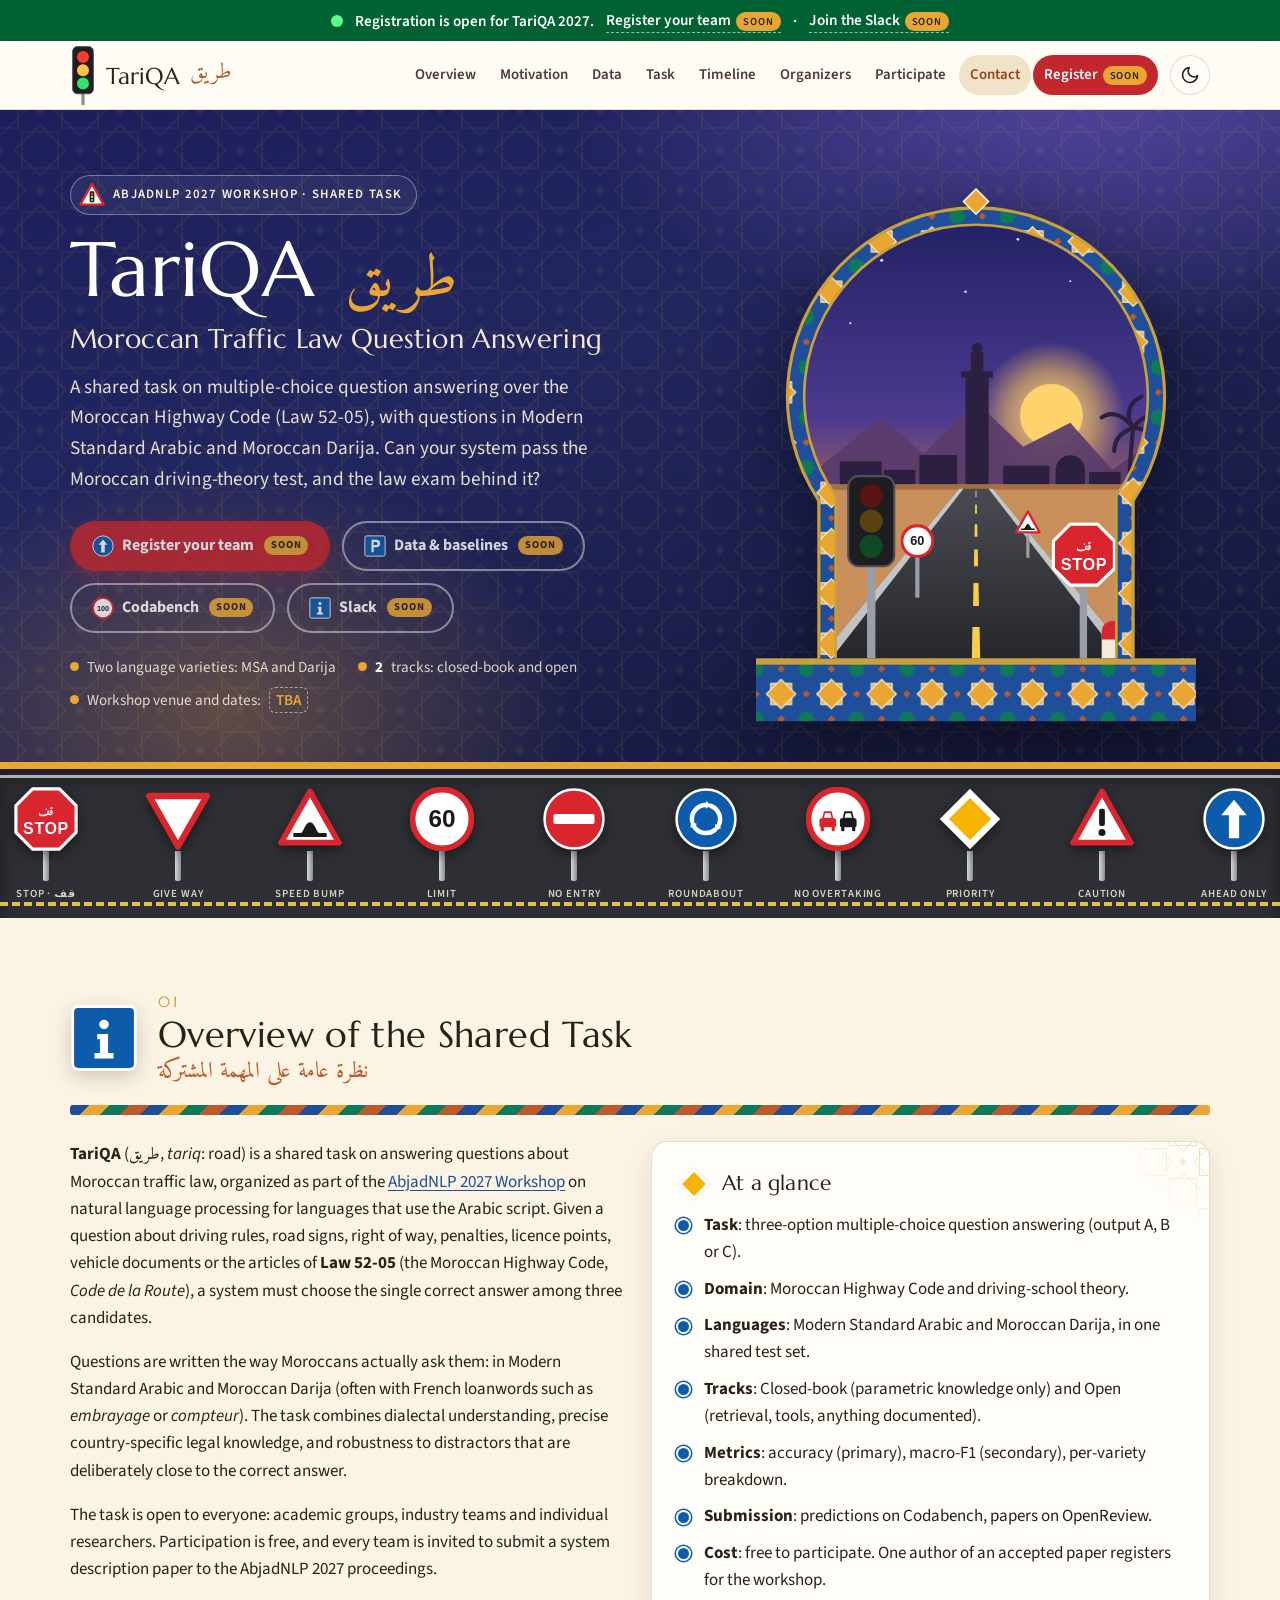
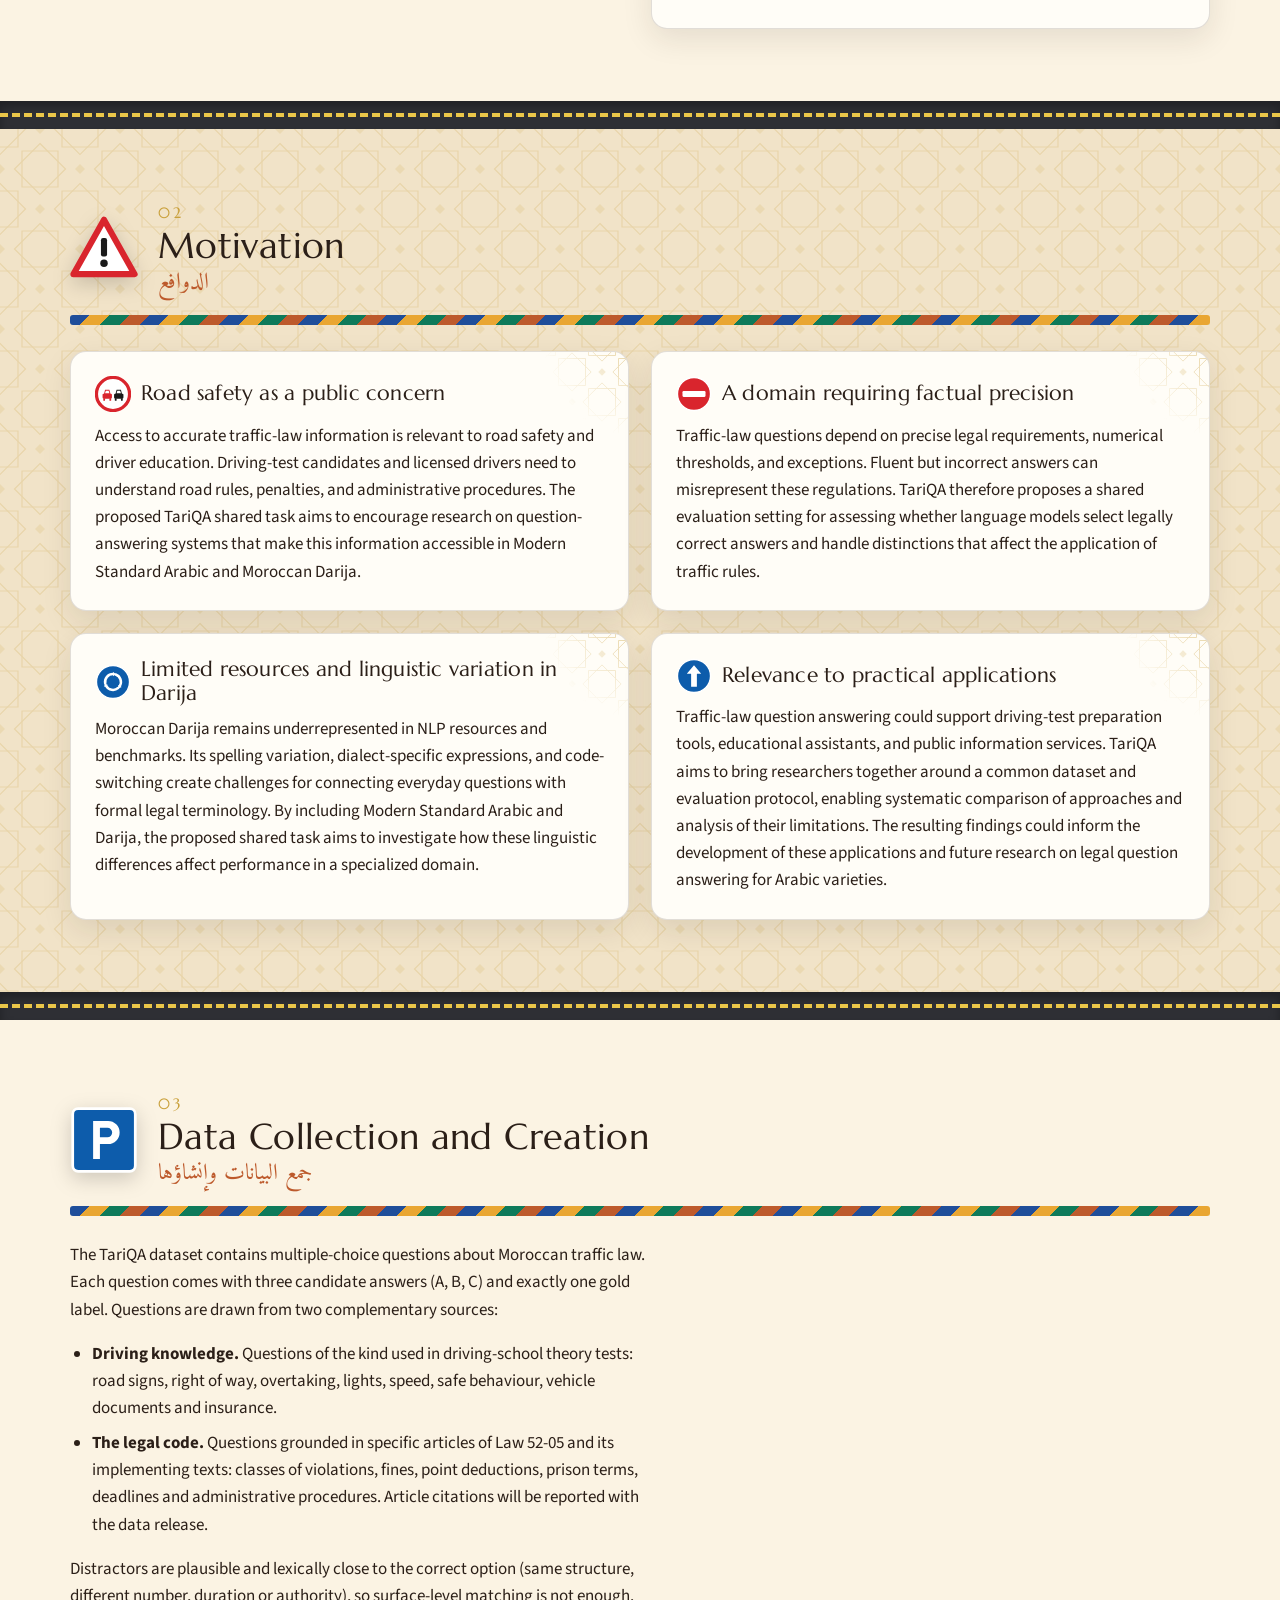
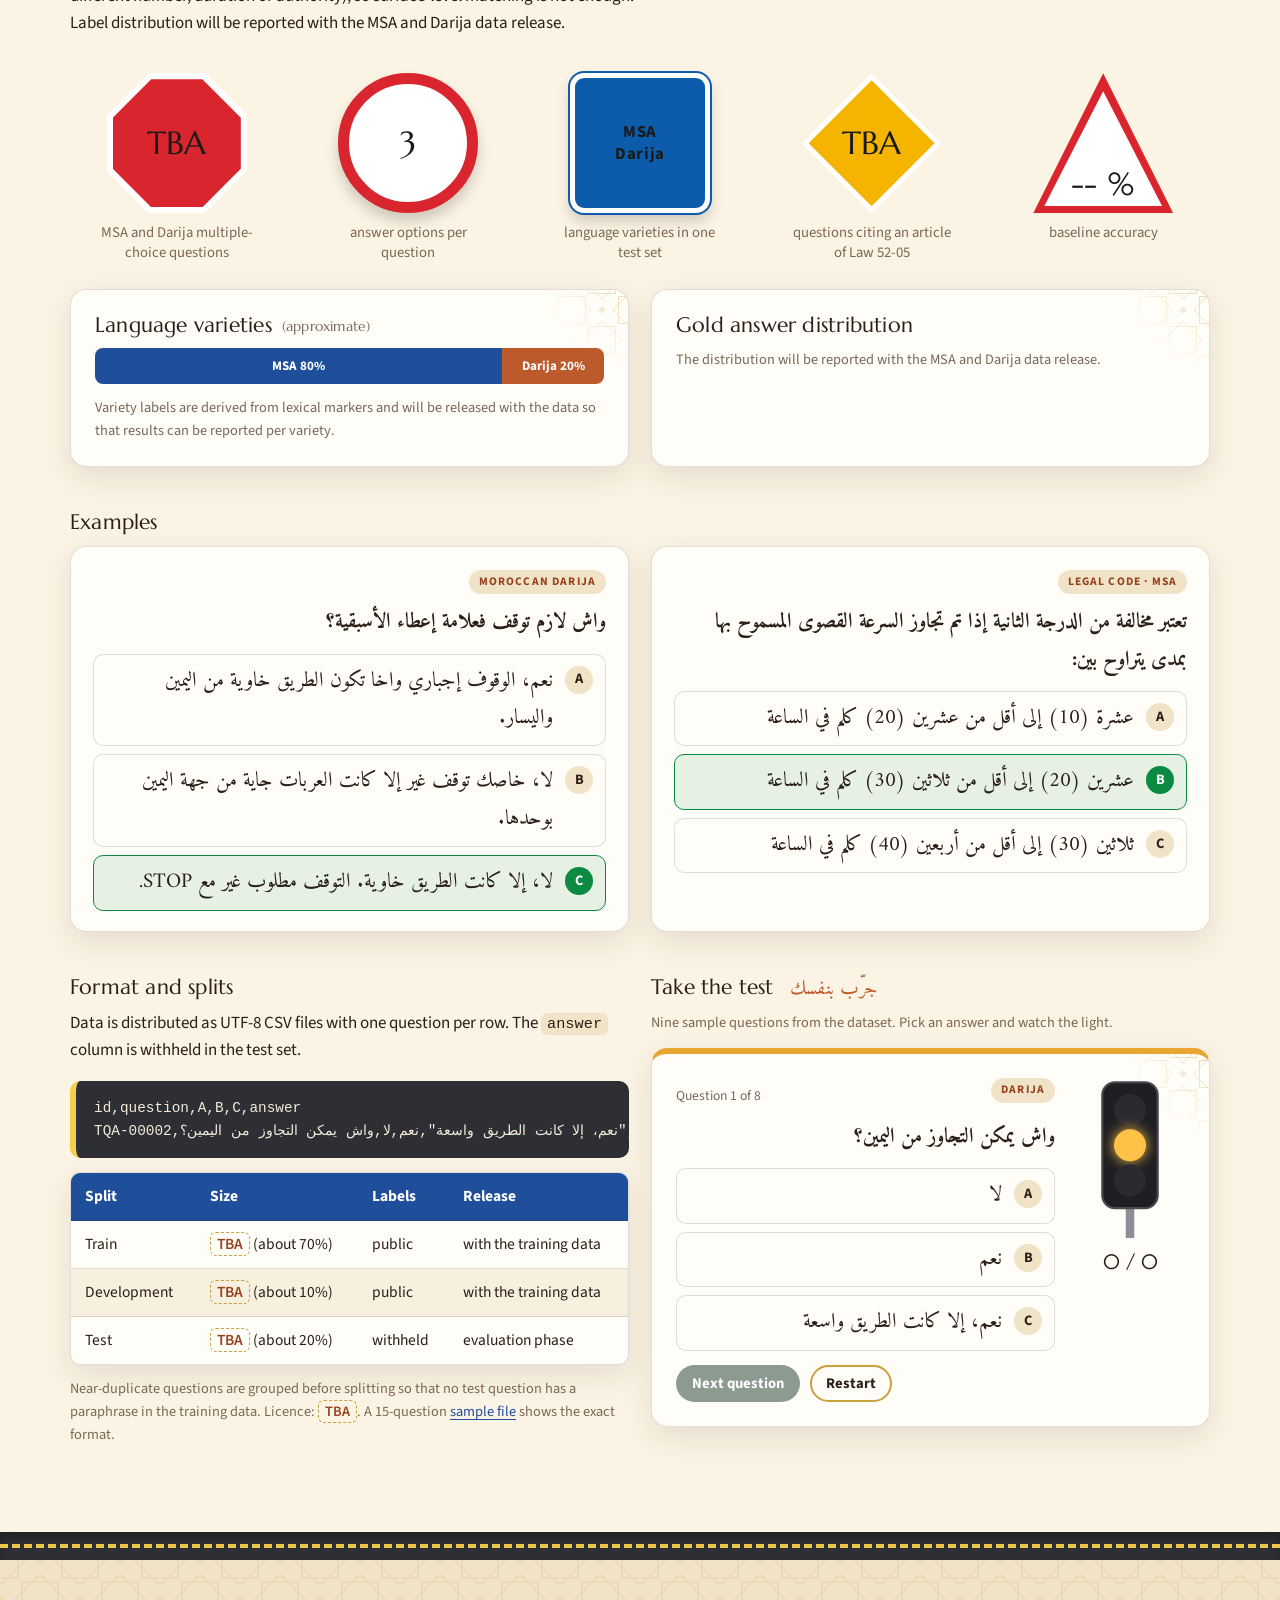
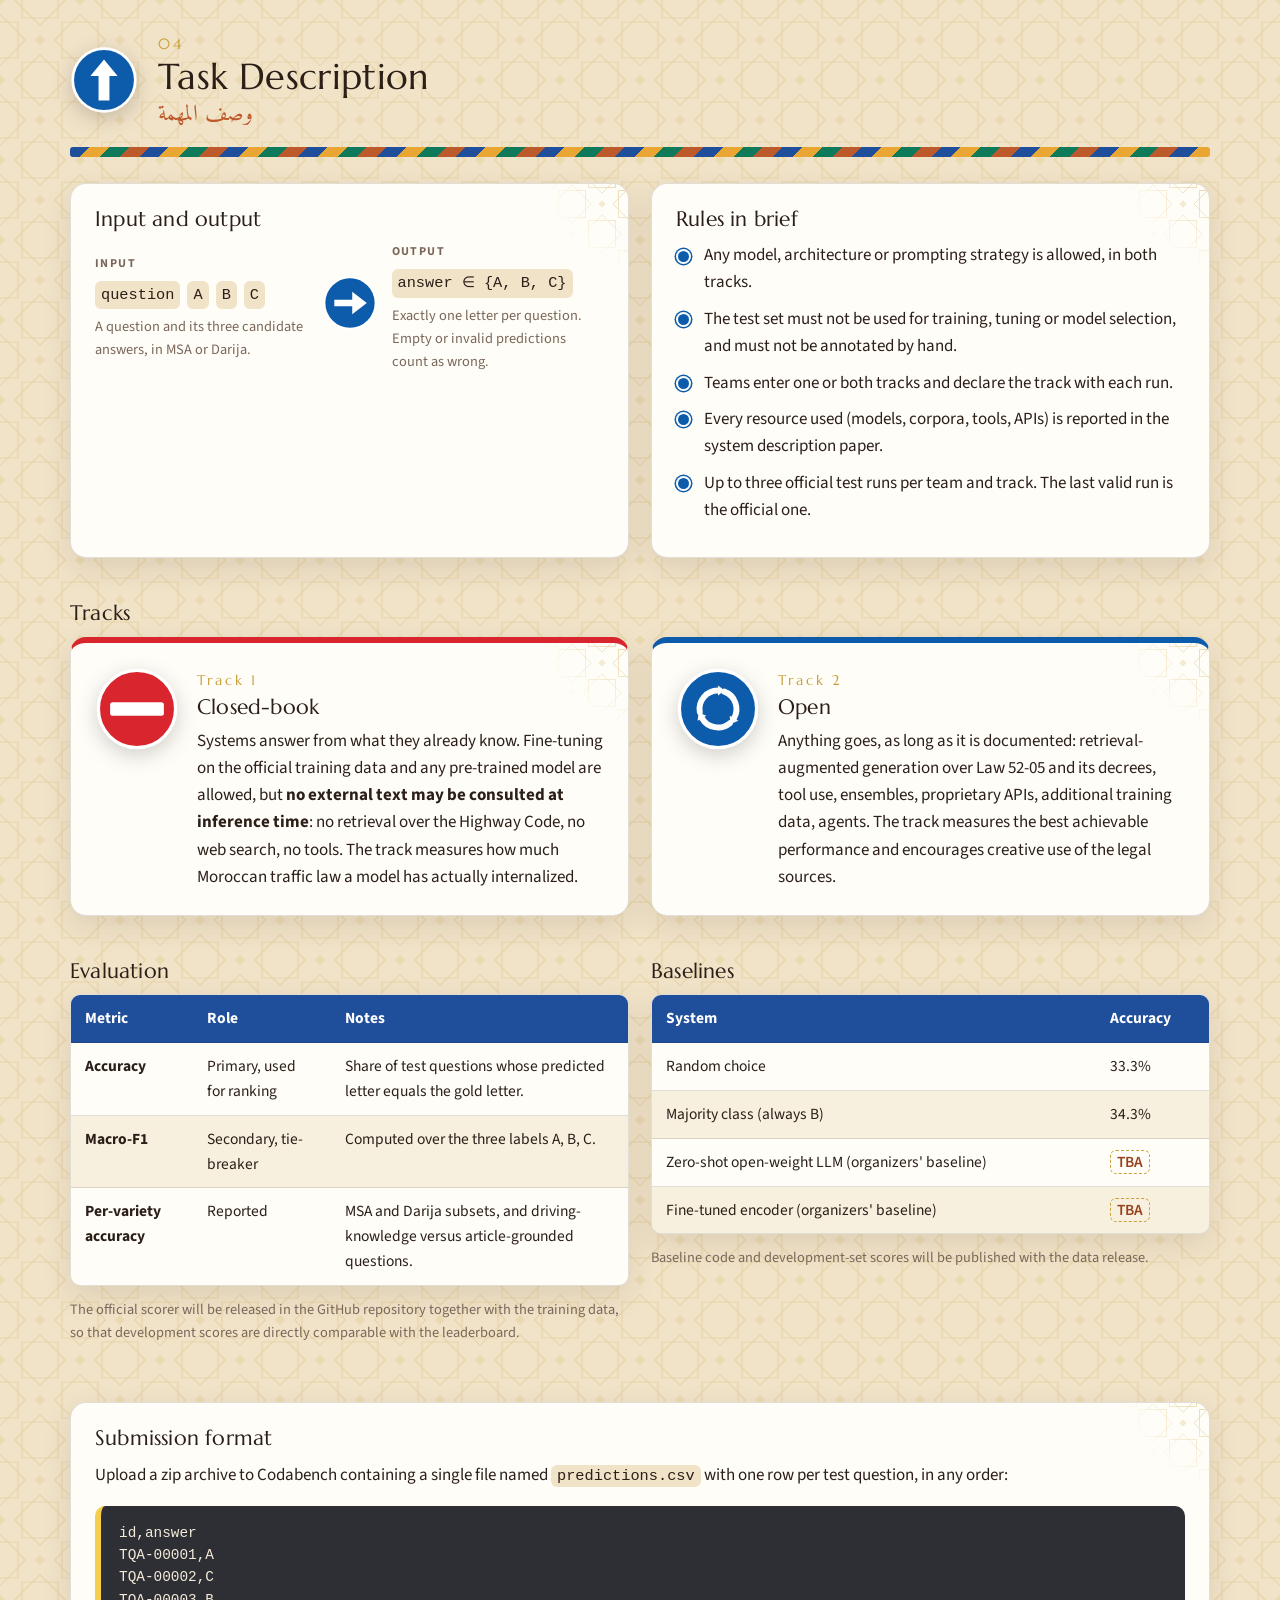
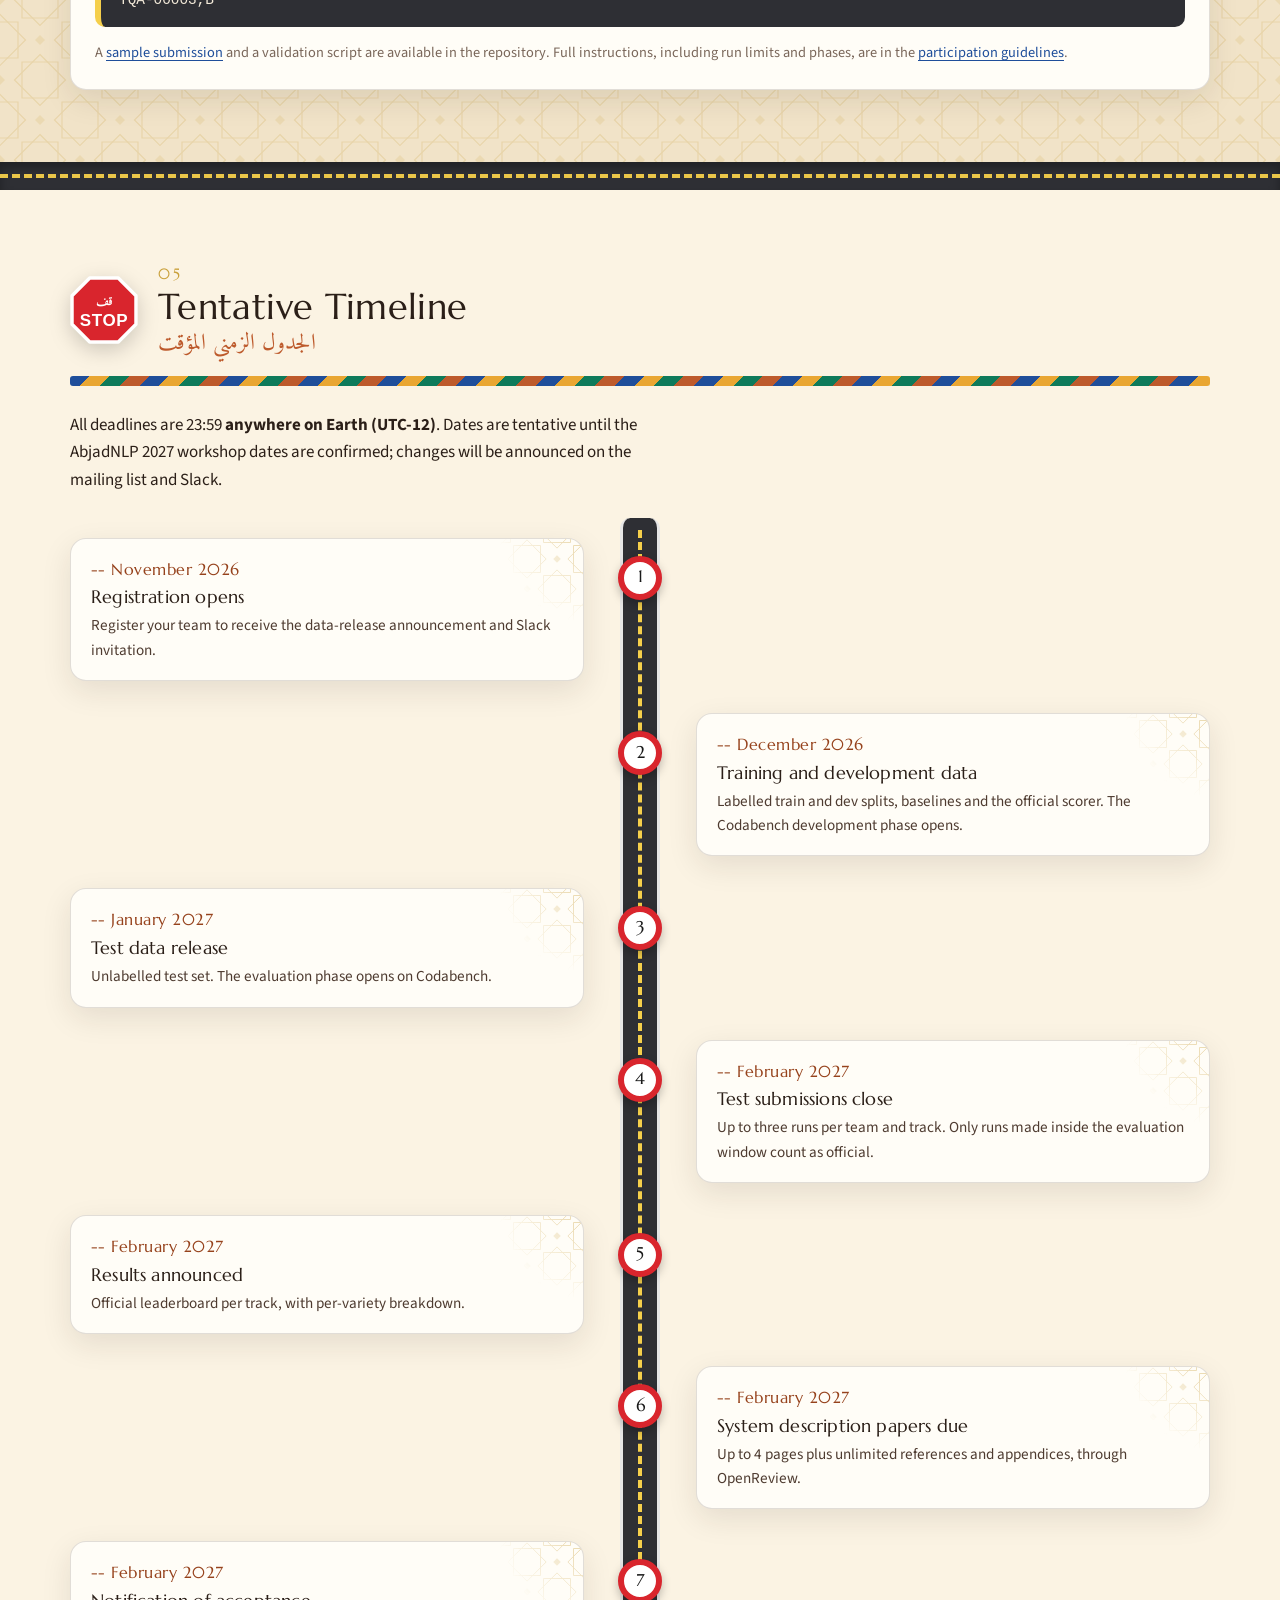
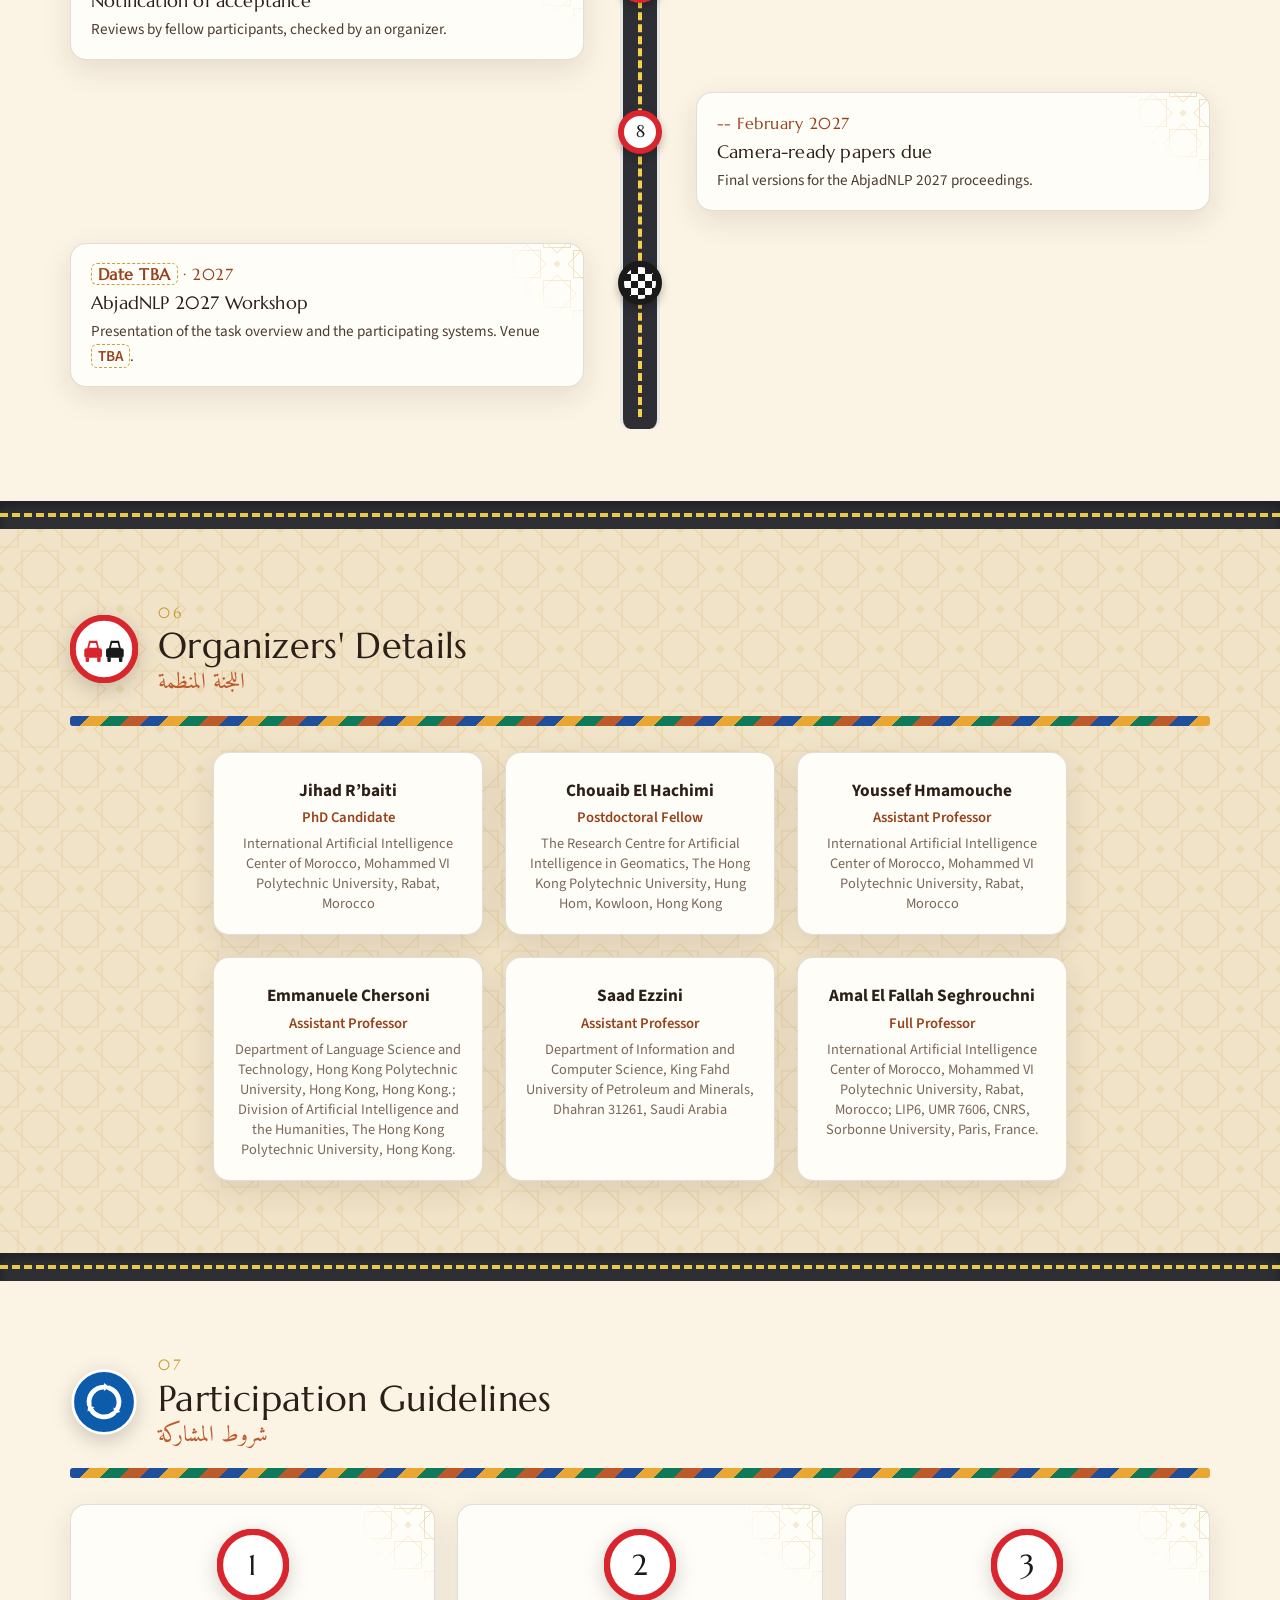
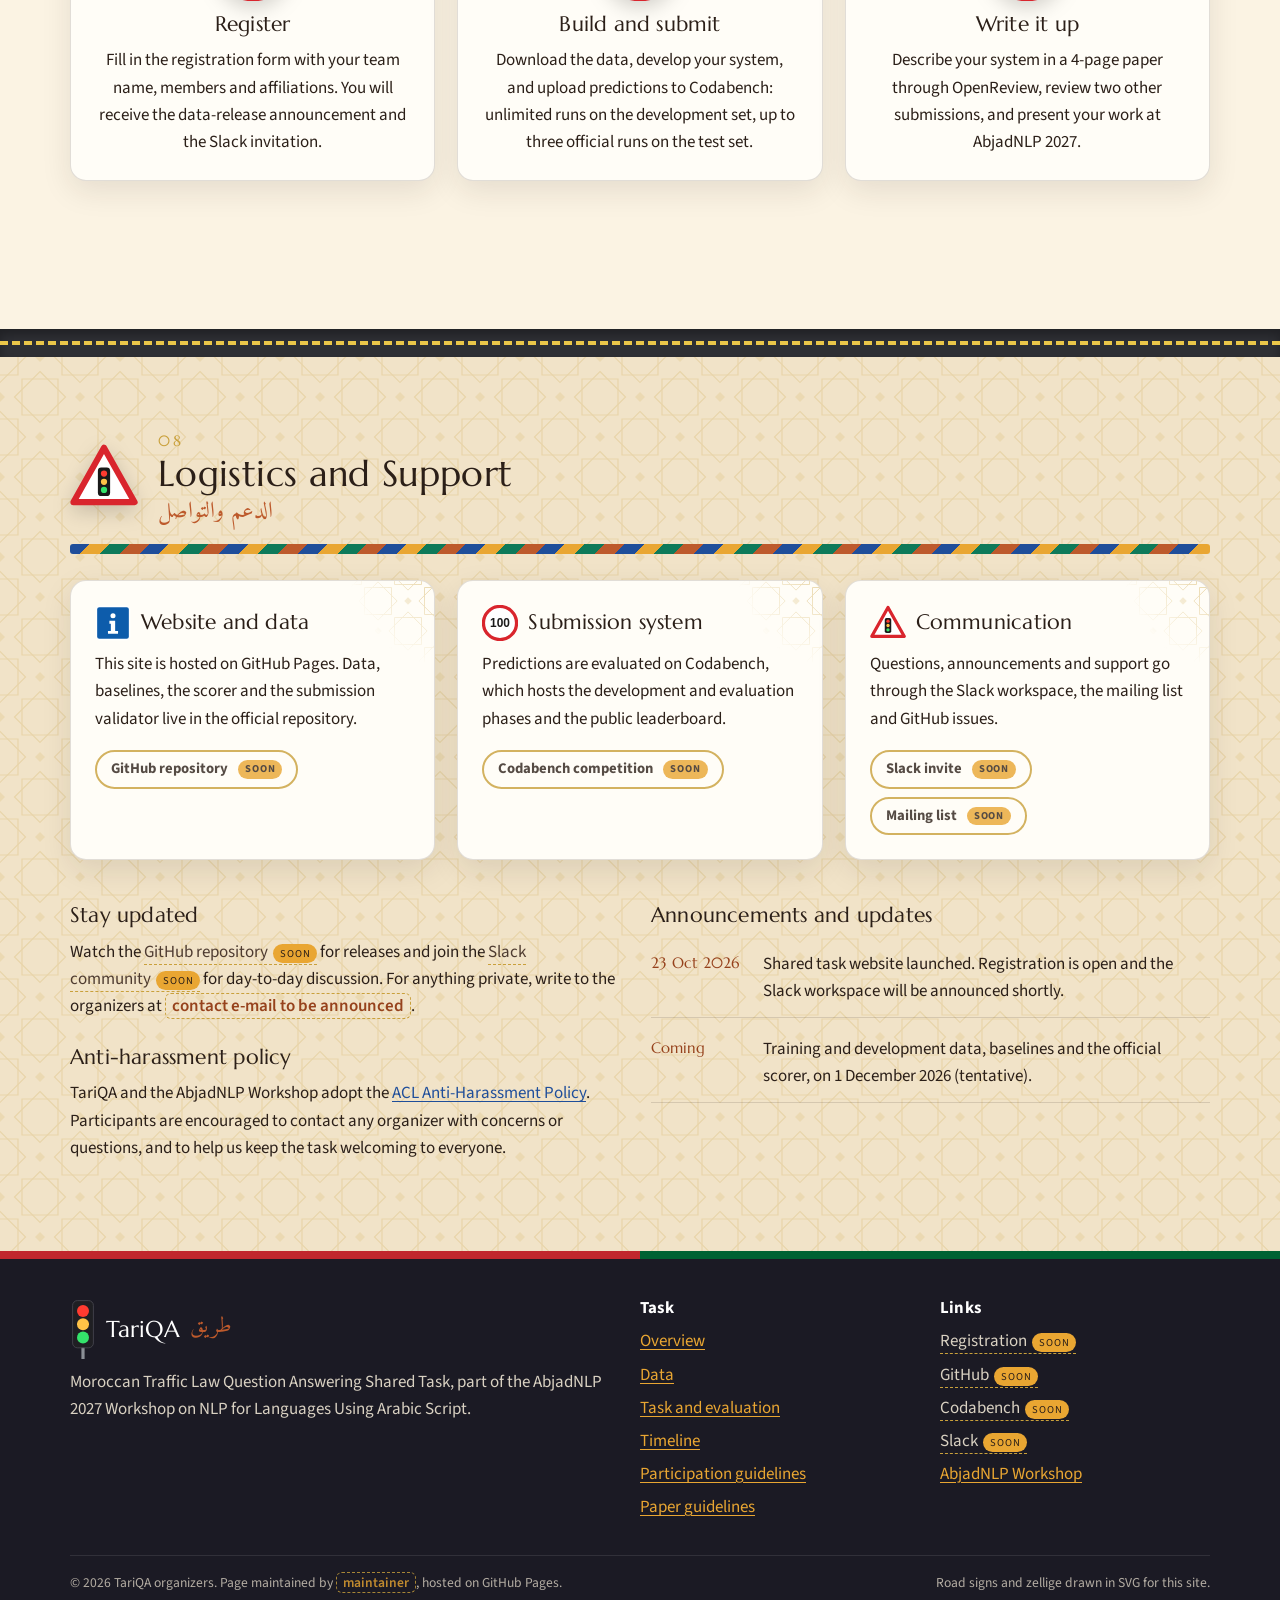
==== commit 0465f38e: "fix: improve clarity and precision of traffic law descriptions in index.html" ====
--- a/index.html
+++ b/index.html
@@ -460,20 +460,20 @@
     <div class="frieze reveal"></div>
     <div class="grid grid-2 mt-2">
       <div class="card reveal">
-        <h3><svg class="card-icon" aria-hidden="true"><use href="#sign-noovertake"/></svg> Road safety is a public concern</h3>
-        <p>Knowing the Highway Code is the first line of defence on Moroccan roads. Every year hundreds of thousands of candidates prepare for the theory part of the driving licence, and millions of drivers have questions about fines, points and procedures. Reliable, accessible answers in the languages people actually speak are a matter of safety, not convenience.</p>
-      </div>
-      <div class="card reveal">
-        <h3><svg class="card-icon" aria-hidden="true"><use href="#sign-noentry"/></svg> A domain that punishes hallucination</h3>
-        <p>Legal questions are factual and unforgiving: the right amount in dirhams, the right number of points, the right deadline, the right article. A fluent answer that is wrong is worse than no answer. The task is a clean testbed for faithfulness and precise knowledge in Arabic-script LLMs.</p>
-      </div>
-      <div class="card reveal">
-        <h3><svg class="card-icon" aria-hidden="true"><use href="#sign-roundabout"/></svg> Darija is low-resource and code-mixed</h3>
-        <p>Moroccan Darija has few benchmarks, and traffic talk is full of French and Spanish loanwords, Latin-script tokens and local idiom. Models that excel on Modern Standard Arabic routinely stumble on "<bdi class="ar nowrap" lang="ar">واش خاصني نوقف عند علامة STOP؟</bdi>". TariQA measures that gap on a concrete, useful task.</p>
-      </div>
-      <div class="card reveal">
-        <h3><svg class="card-icon" aria-hidden="true"><use href="#sign-mandatory"/></svg> Applications are immediate</h3>
-        <p>Driving-school tutors, citizen-facing legal assistants, chatbots for the licence theory exam, road-safety campaigns, and legal NLP for the broader Maghreb. Systems built for TariQA transfer directly to products people in Morocco would use tomorrow.</p>
+        <h3><svg class="card-icon" aria-hidden="true"><use href="#sign-noovertake"/></svg> Road safety as a public concern</h3>
+        <p>Access to accurate traffic-law information is relevant to road safety and driver education. Driving-test candidates and licensed drivers need to understand road rules, penalties, and administrative procedures. The proposed TariQA shared task aims to encourage research on question-answering systems that make this information accessible in Modern Standard Arabic and Moroccan Darija.</p>
+      </div>
+      <div class="card reveal">
+        <h3><svg class="card-icon" aria-hidden="true"><use href="#sign-noentry"/></svg> A domain requiring factual precision</h3>
+        <p>Traffic-law questions depend on precise legal requirements, numerical thresholds, and exceptions. Fluent but incorrect answers can misrepresent these regulations. TariQA therefore proposes a shared evaluation setting for assessing whether language models select legally correct answers and handle distinctions that affect the application of traffic rules.</p>
+      </div>
+      <div class="card reveal">
+        <h3><svg class="card-icon" aria-hidden="true"><use href="#sign-roundabout"/></svg> Limited resources and linguistic variation in Darija</h3>
+        <p>Moroccan Darija remains underrepresented in NLP resources and benchmarks. Its spelling variation, dialect-specific expressions, and code-switching create challenges for connecting everyday questions with formal legal terminology. By including Modern Standard Arabic and Darija, the proposed shared task aims to investigate how these linguistic differences affect performance in a specialized domain.</p>
+      </div>
+      <div class="card reveal">
+        <h3><svg class="card-icon" aria-hidden="true"><use href="#sign-mandatory"/></svg> Relevance to practical applications</h3>
+        <p>Traffic-law question answering could support driving-test preparation tools, educational assistants, and public information services. TariQA aims to bring researchers together around a common dataset and evaluation protocol, enabling systematic comparison of approaches and analysis of their limitations. The resulting findings could inform the development of these applications and future research on legal question answering for Arabic varieties.</p>
       </div>
     </div>
   </div>
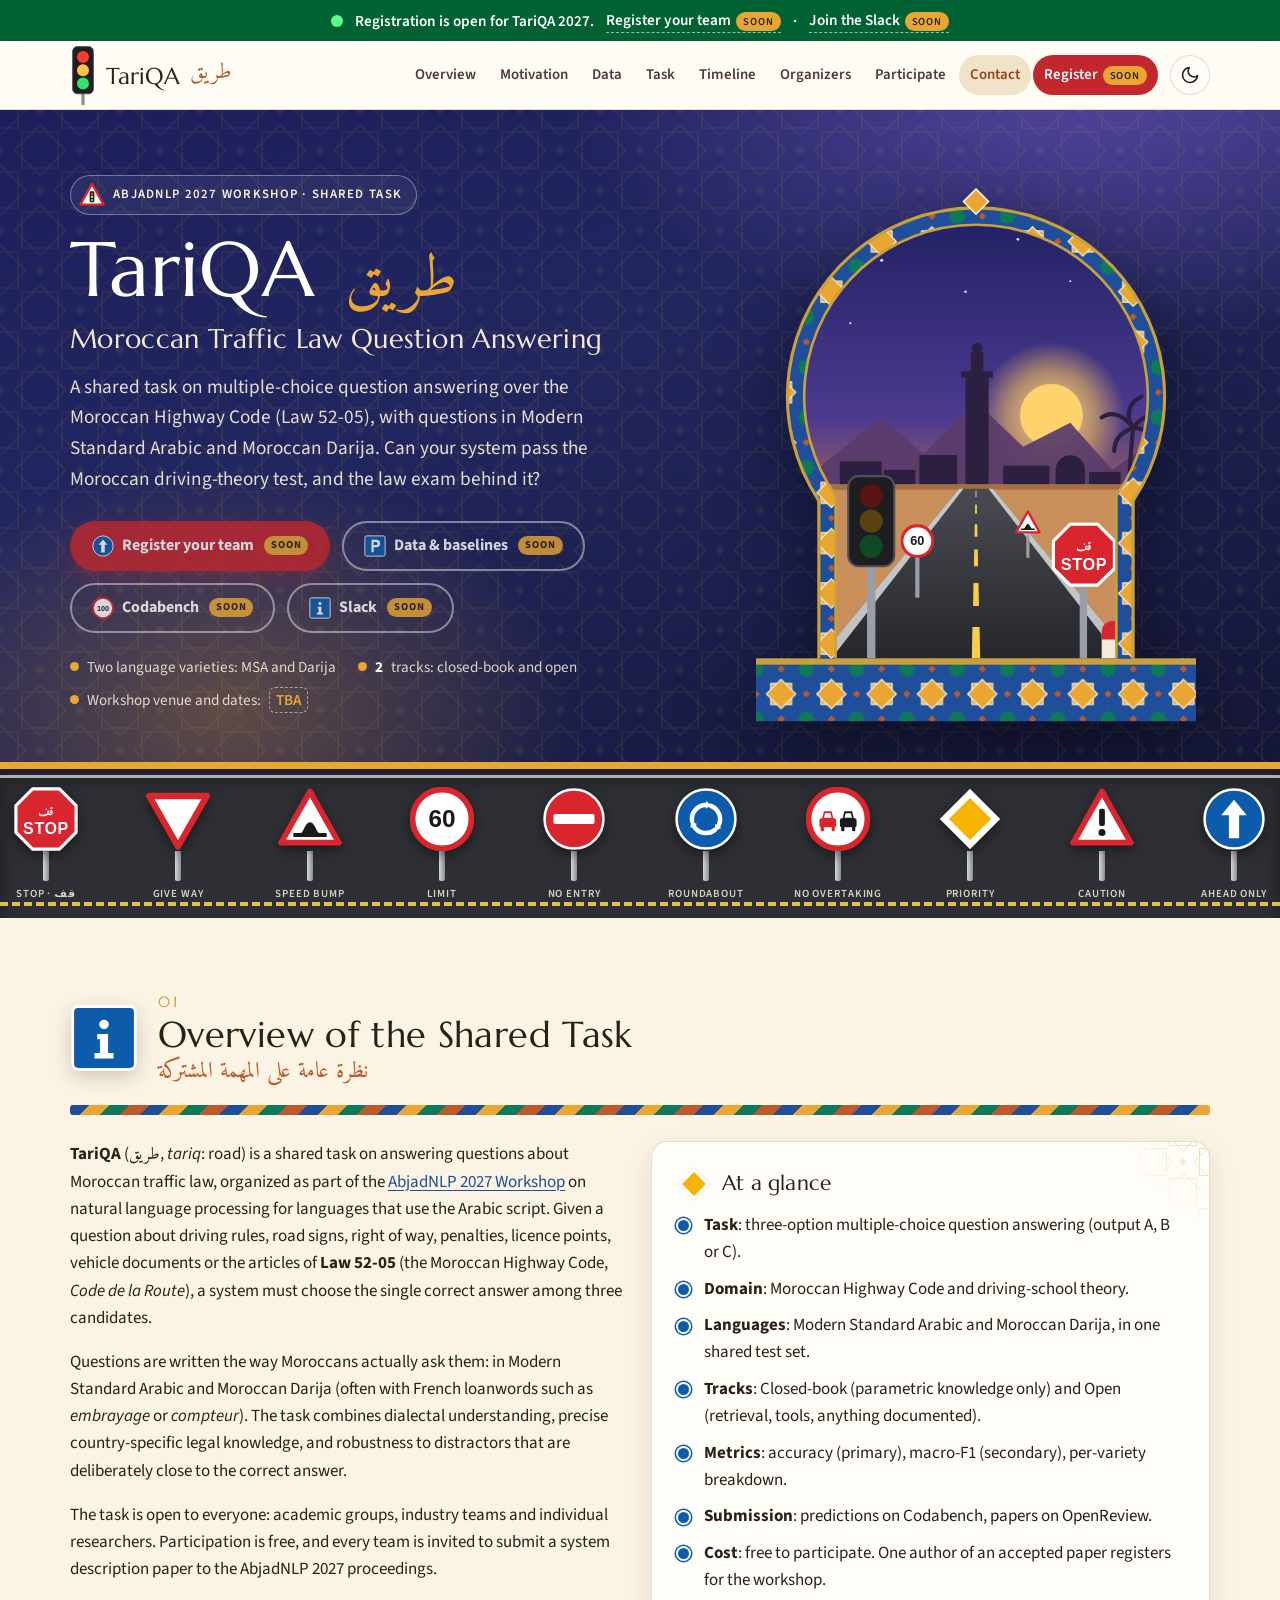
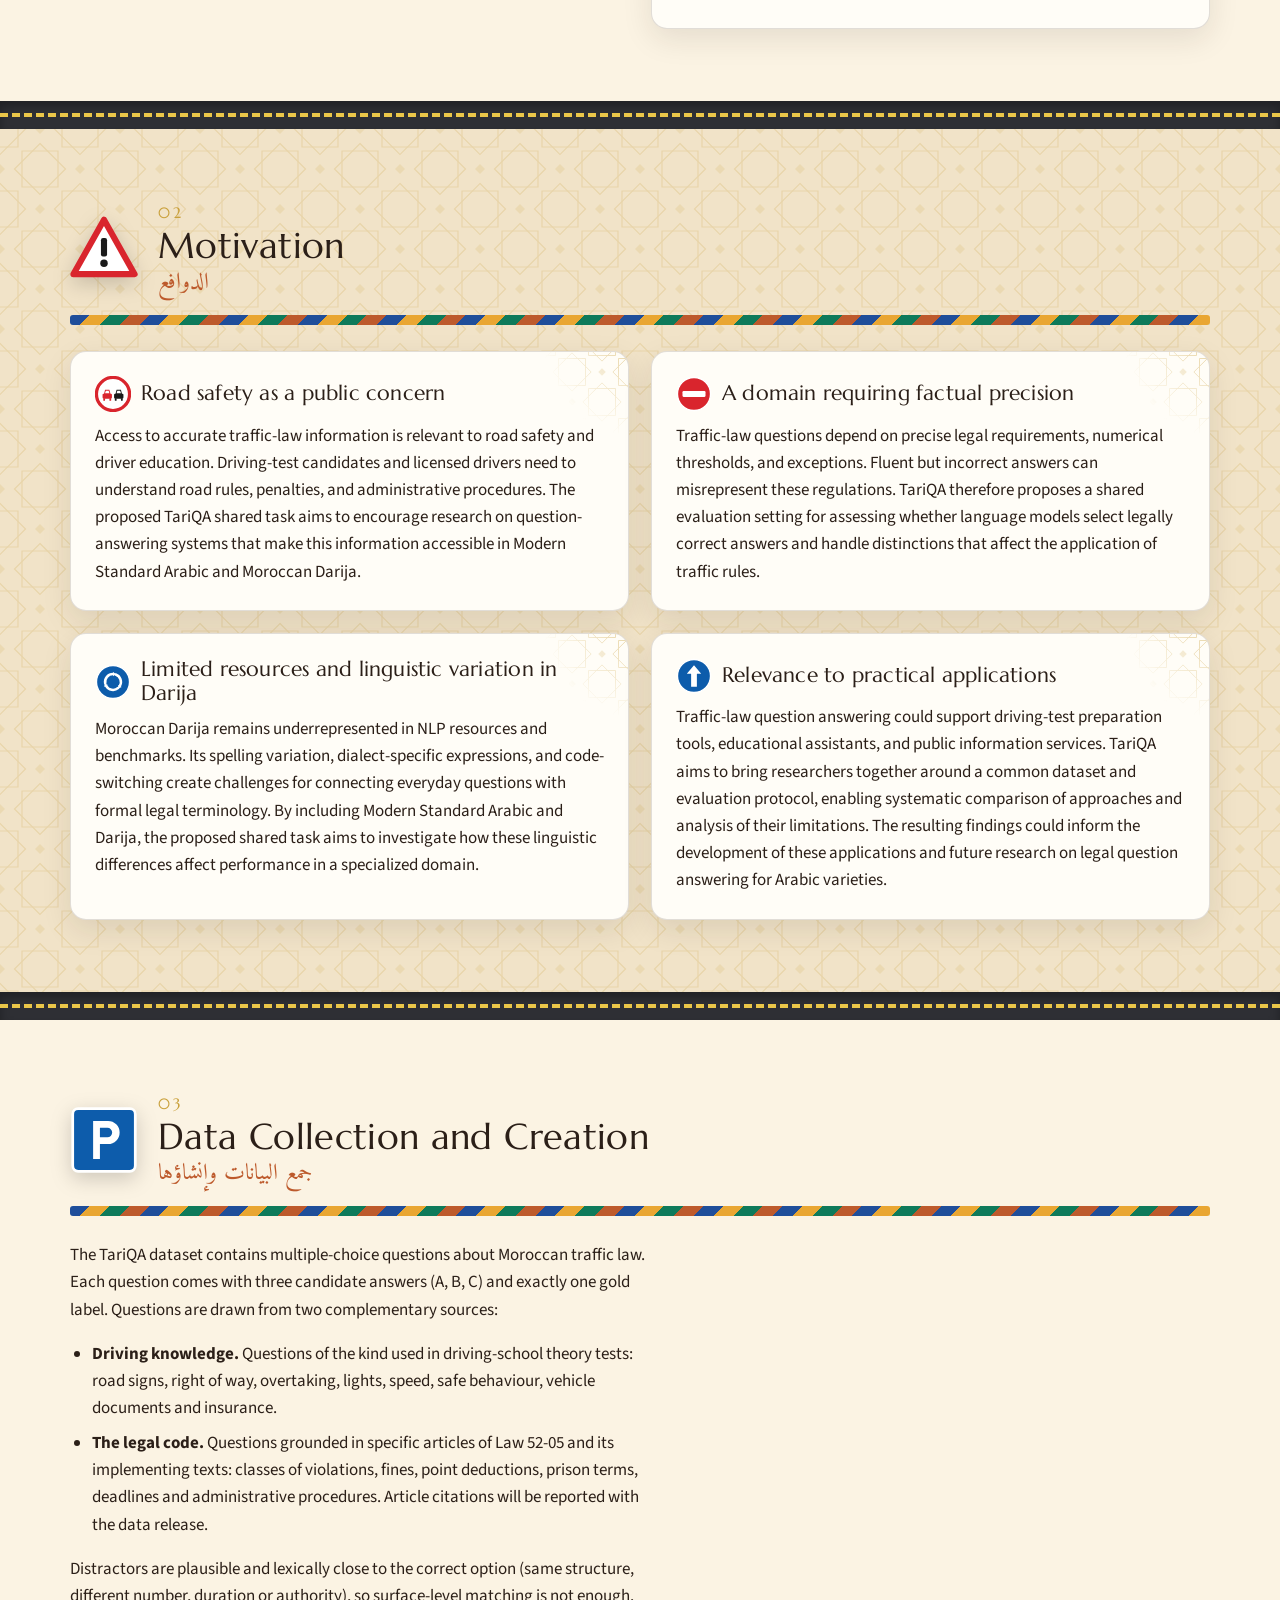
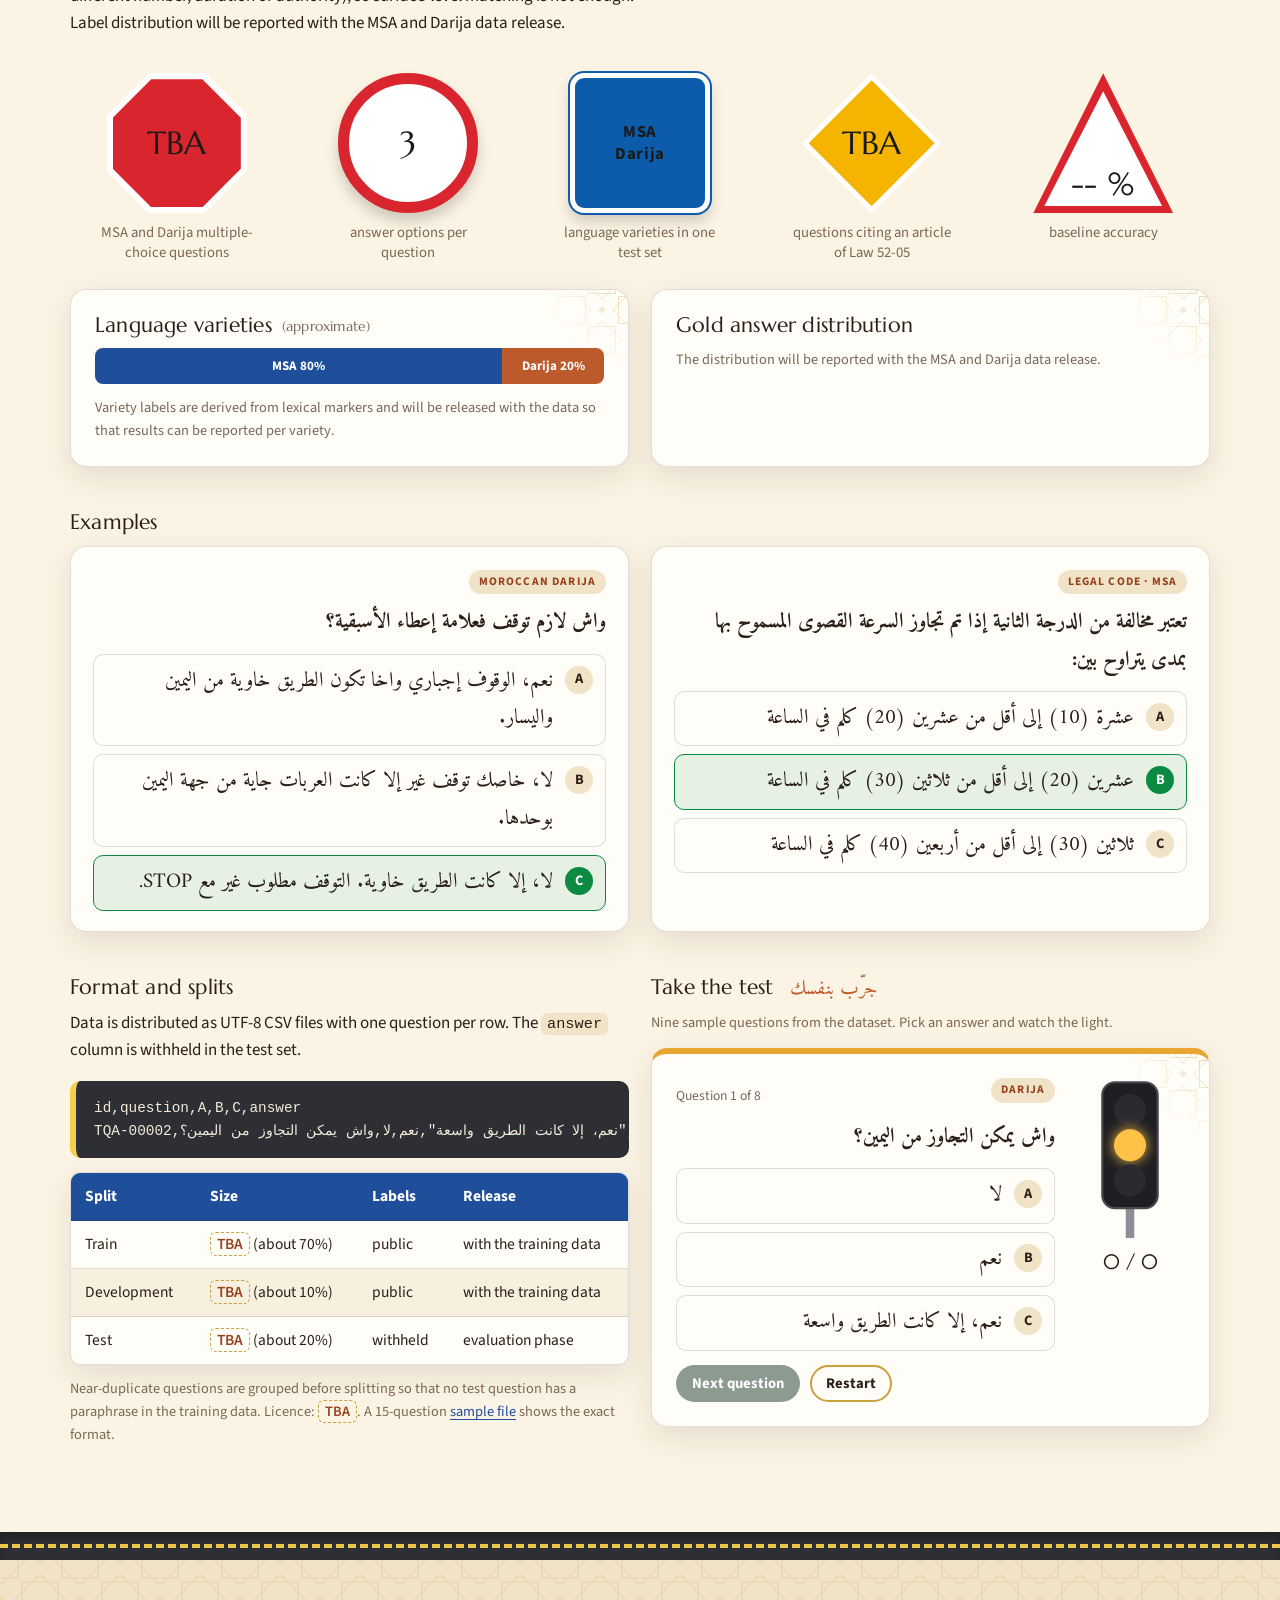
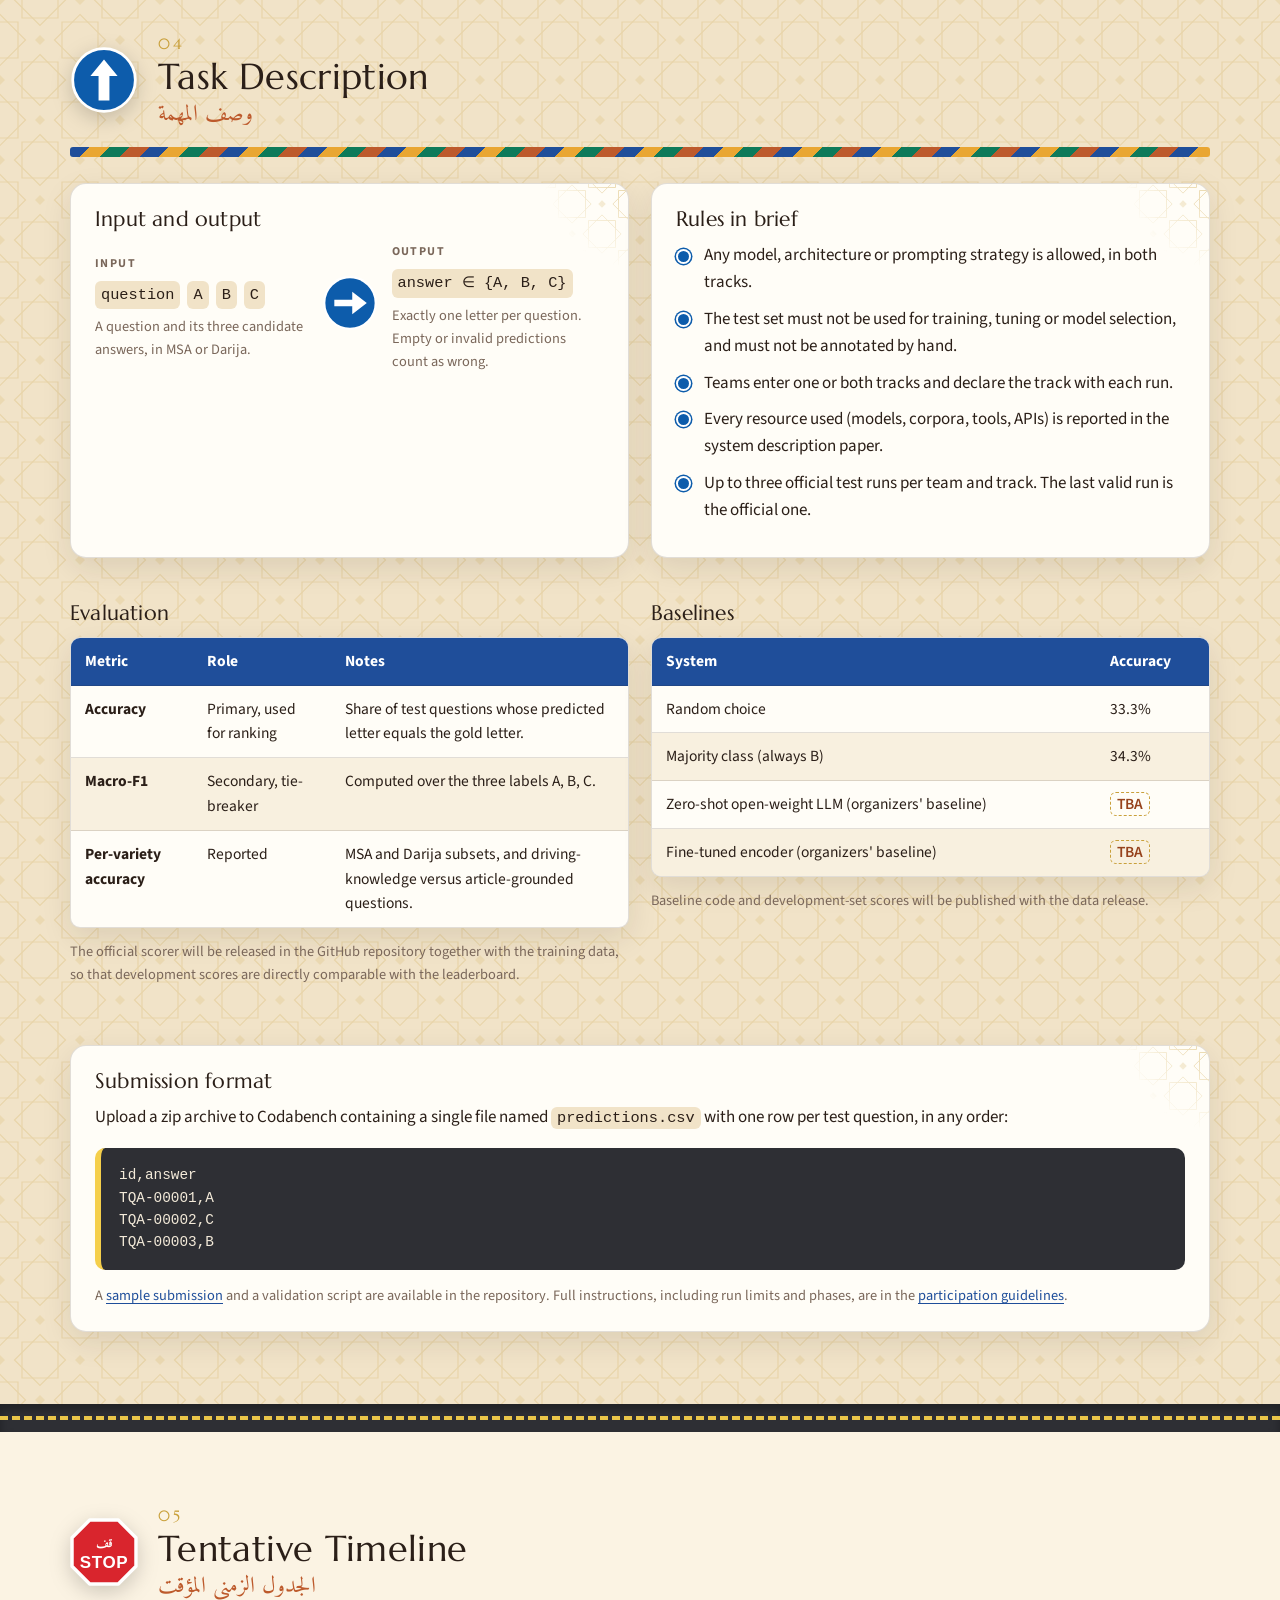
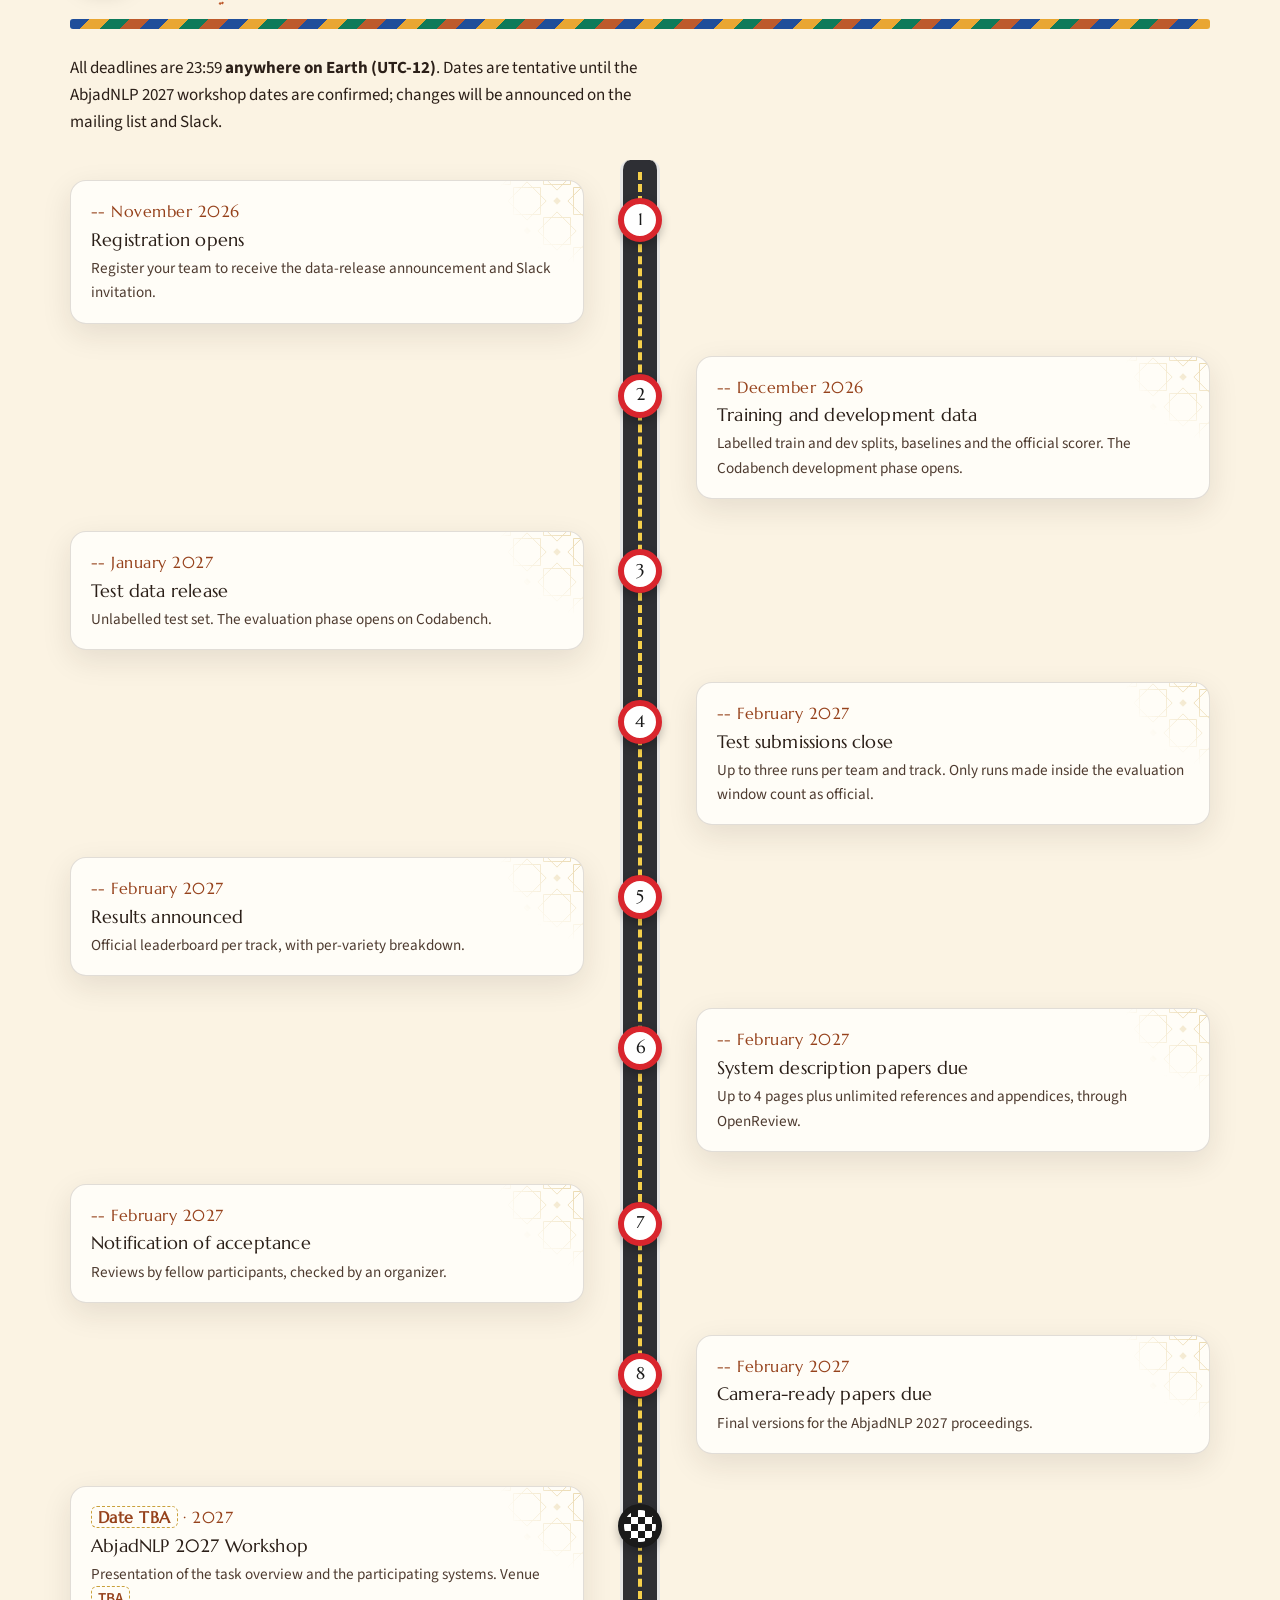
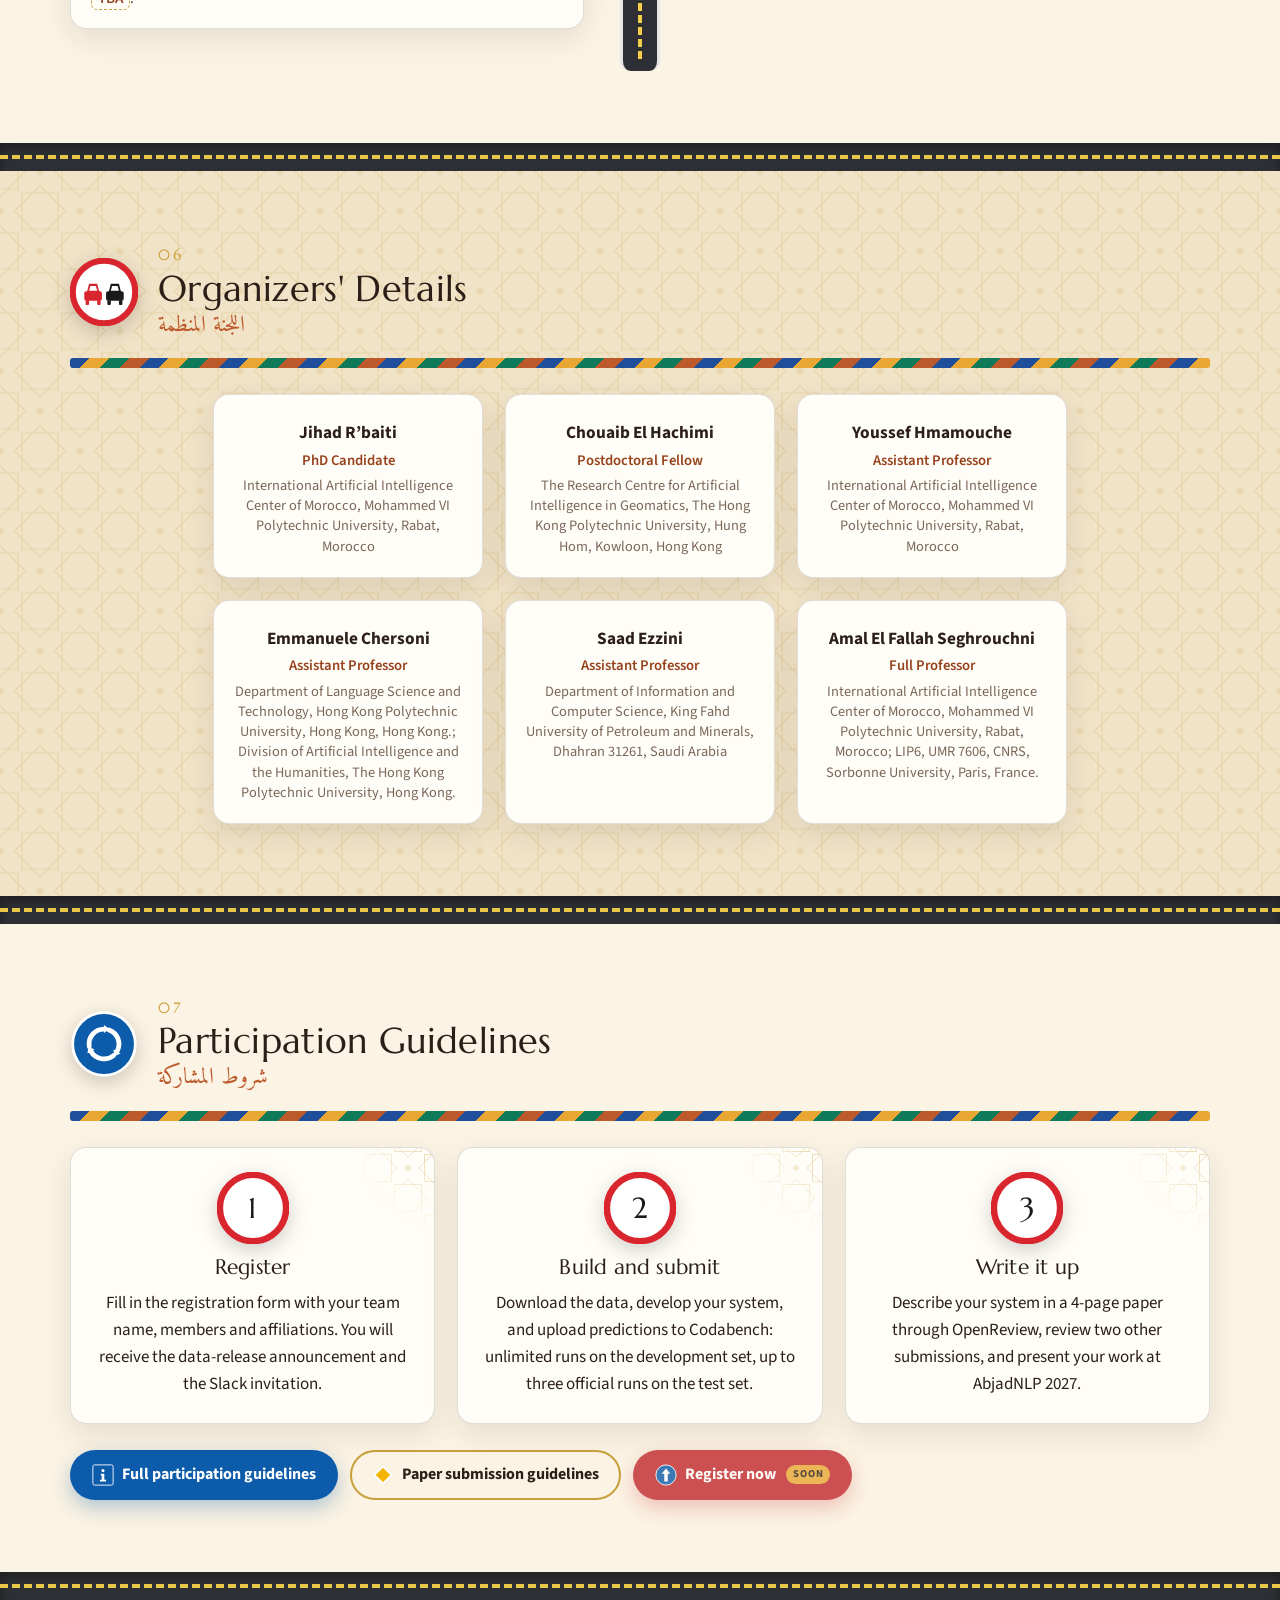
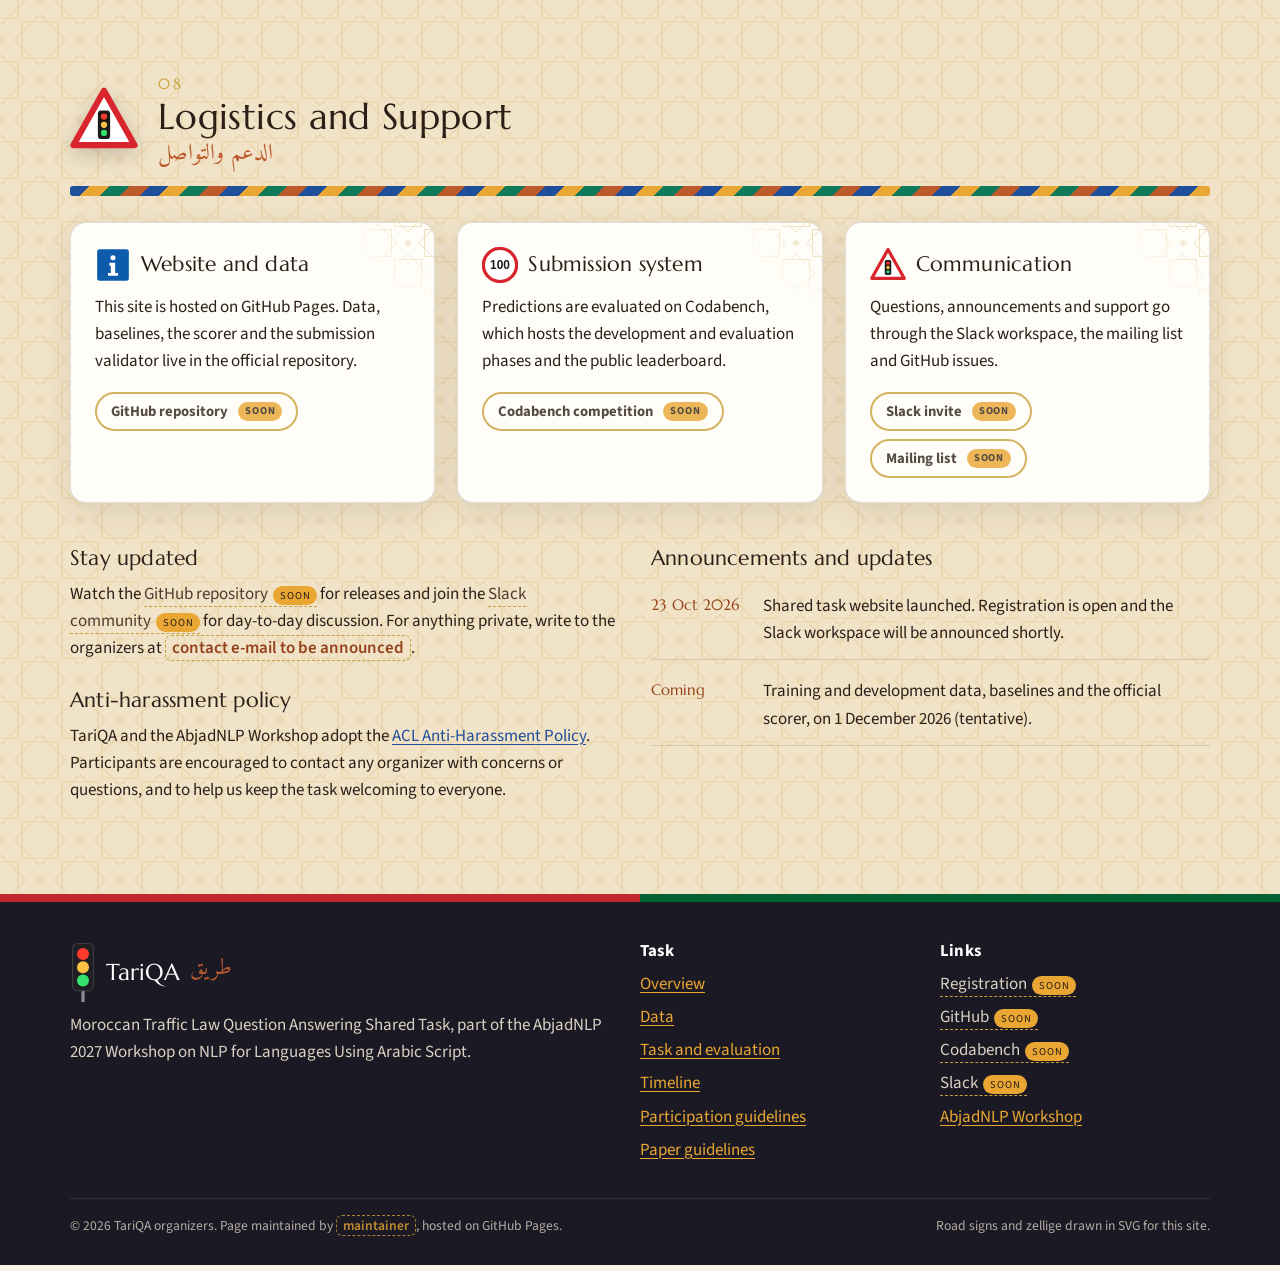
==== commit 80eb40a4: "correct" ====
--- a/index.html
+++ b/index.html
@@ -670,26 +670,6 @@
       </div>
     </div>
 
-    <h3 class="mt-3 reveal">Tracks</h3>
-    <div class="grid grid-2">
-      <div class="card track reveal">
-        <svg class="track-icon" aria-hidden="true"><use href="#sign-noentry"/></svg>
-        <div>
-          <span class="num">Track 1</span>
-          <h3>Closed-book</h3>
-          <p>Systems answer from what they already know. Fine-tuning on the official training data and any pre-trained model are allowed, but <strong>no external text may be consulted at inference time</strong>: no retrieval over the Highway Code, no web search, no tools. The track measures how much Moroccan traffic law a model has actually internalized.</p>
-        </div>
-      </div>
-      <div class="card track reveal">
-        <svg class="track-icon" aria-hidden="true"><use href="#sign-roundabout"/></svg>
-        <div>
-          <span class="num">Track 2</span>
-          <h3>Open</h3>
-          <p>Anything goes, as long as it is documented: retrieval-augmented generation over Law 52-05 and its decrees, tool use, ensembles, proprietary APIs, additional training data, agents. The track measures the best achievable performance and encourages creative use of the legal sources.</p>
-        </div>
-      </div>
-    </div>
-
     <div class="grid grid-2 mt-3">
       <div class="reveal">
         <h3>Evaluation</h3>
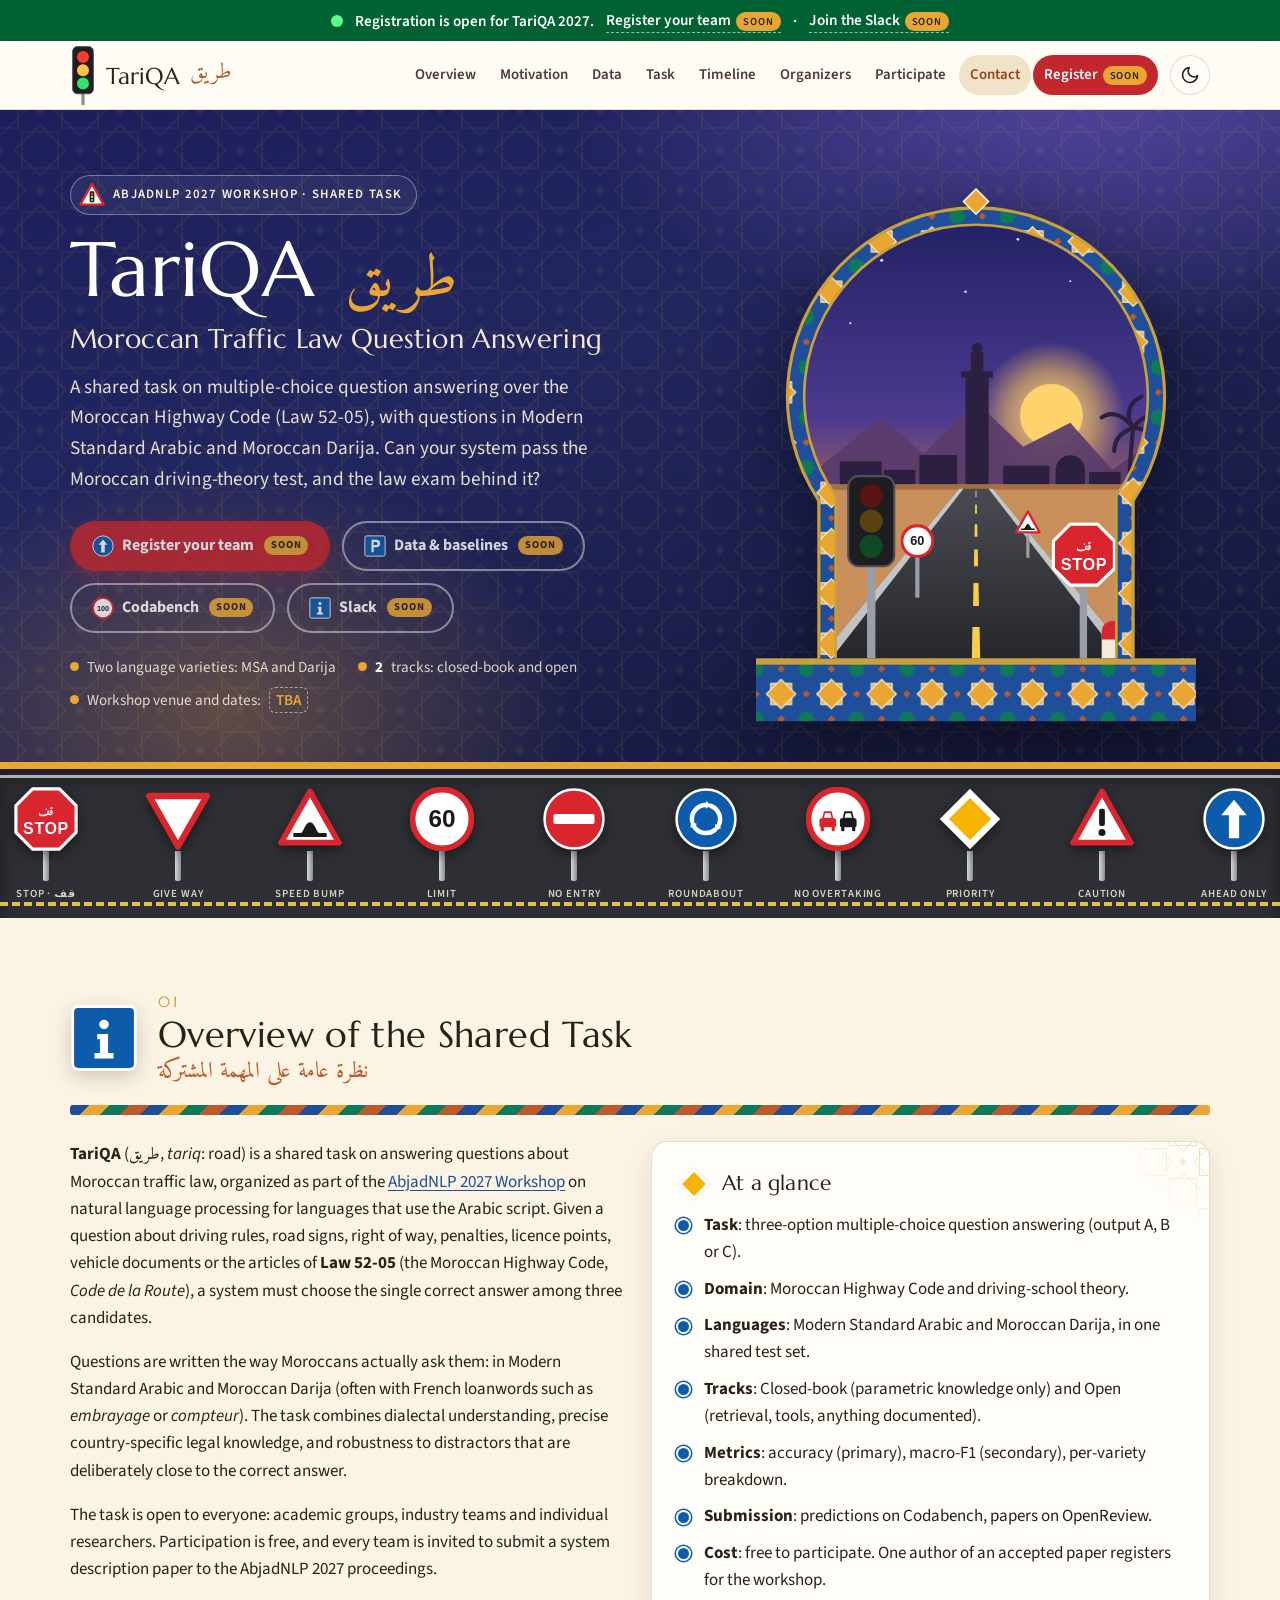
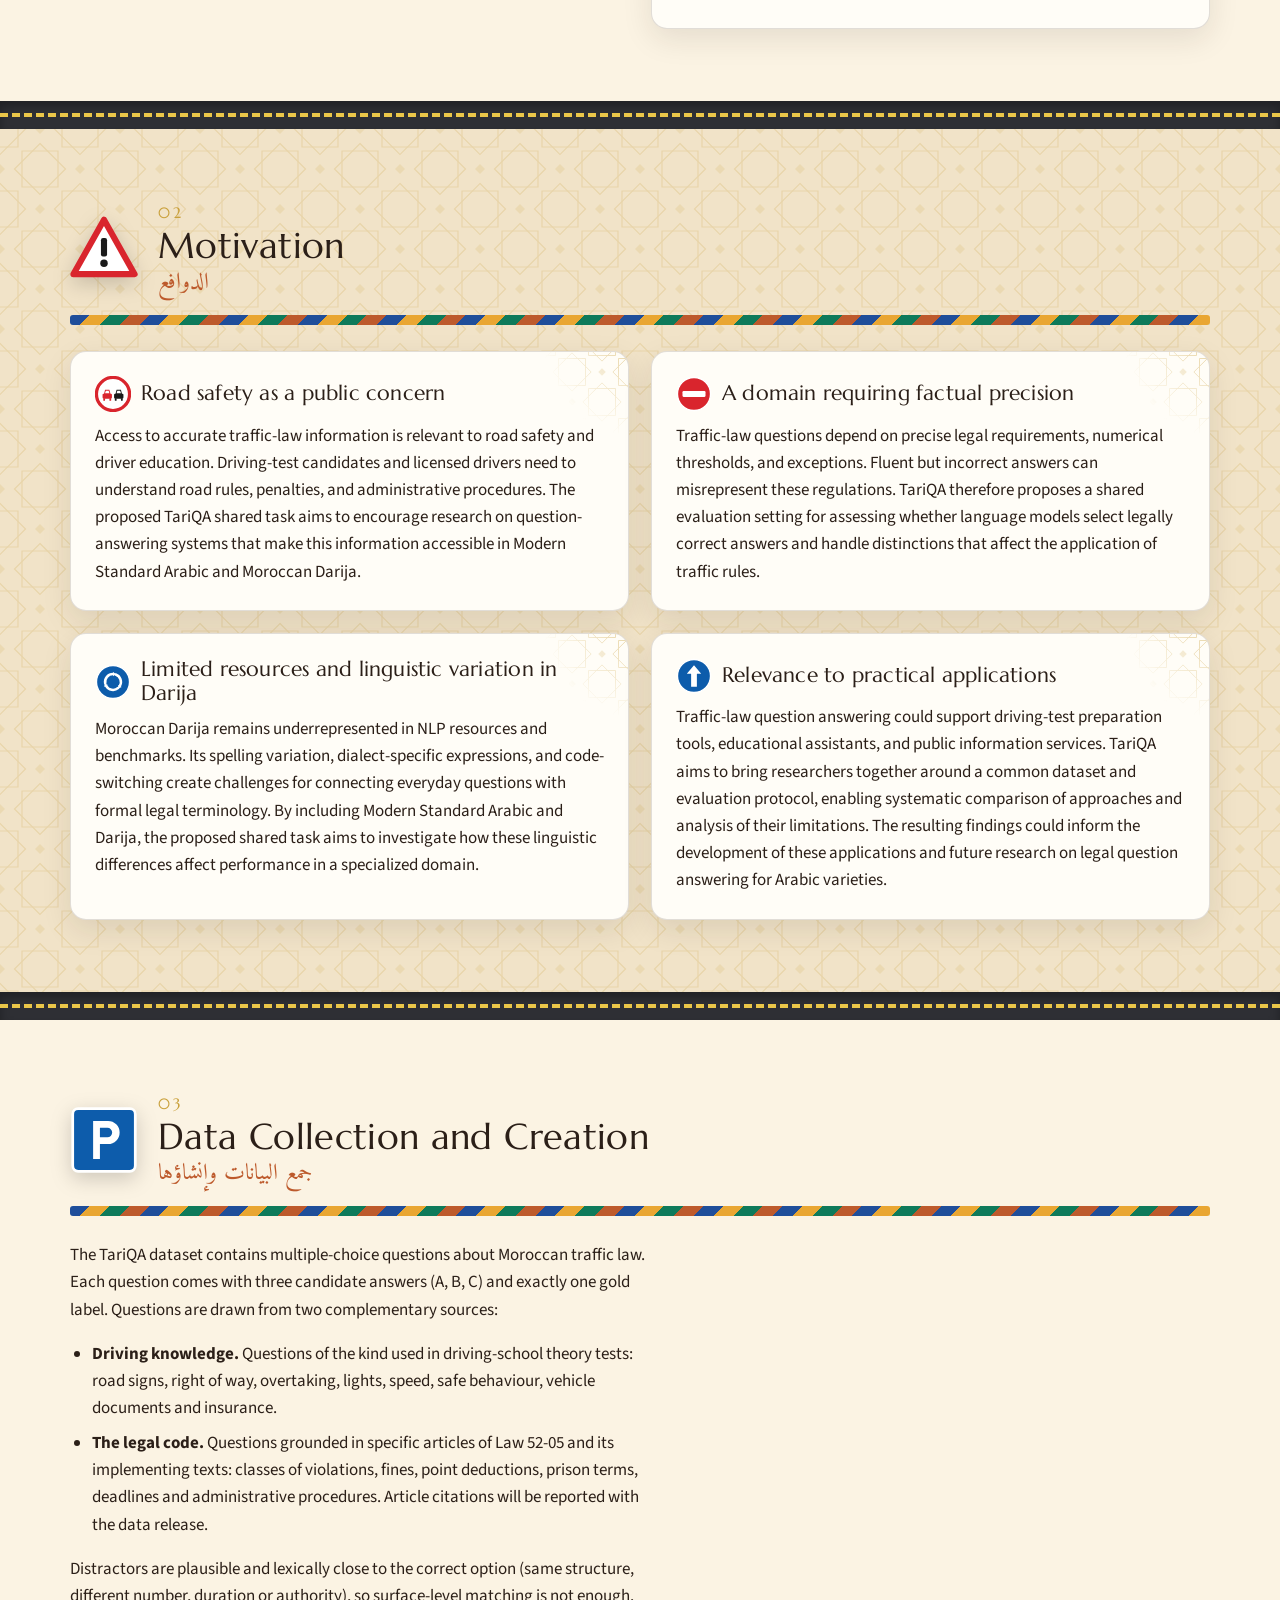
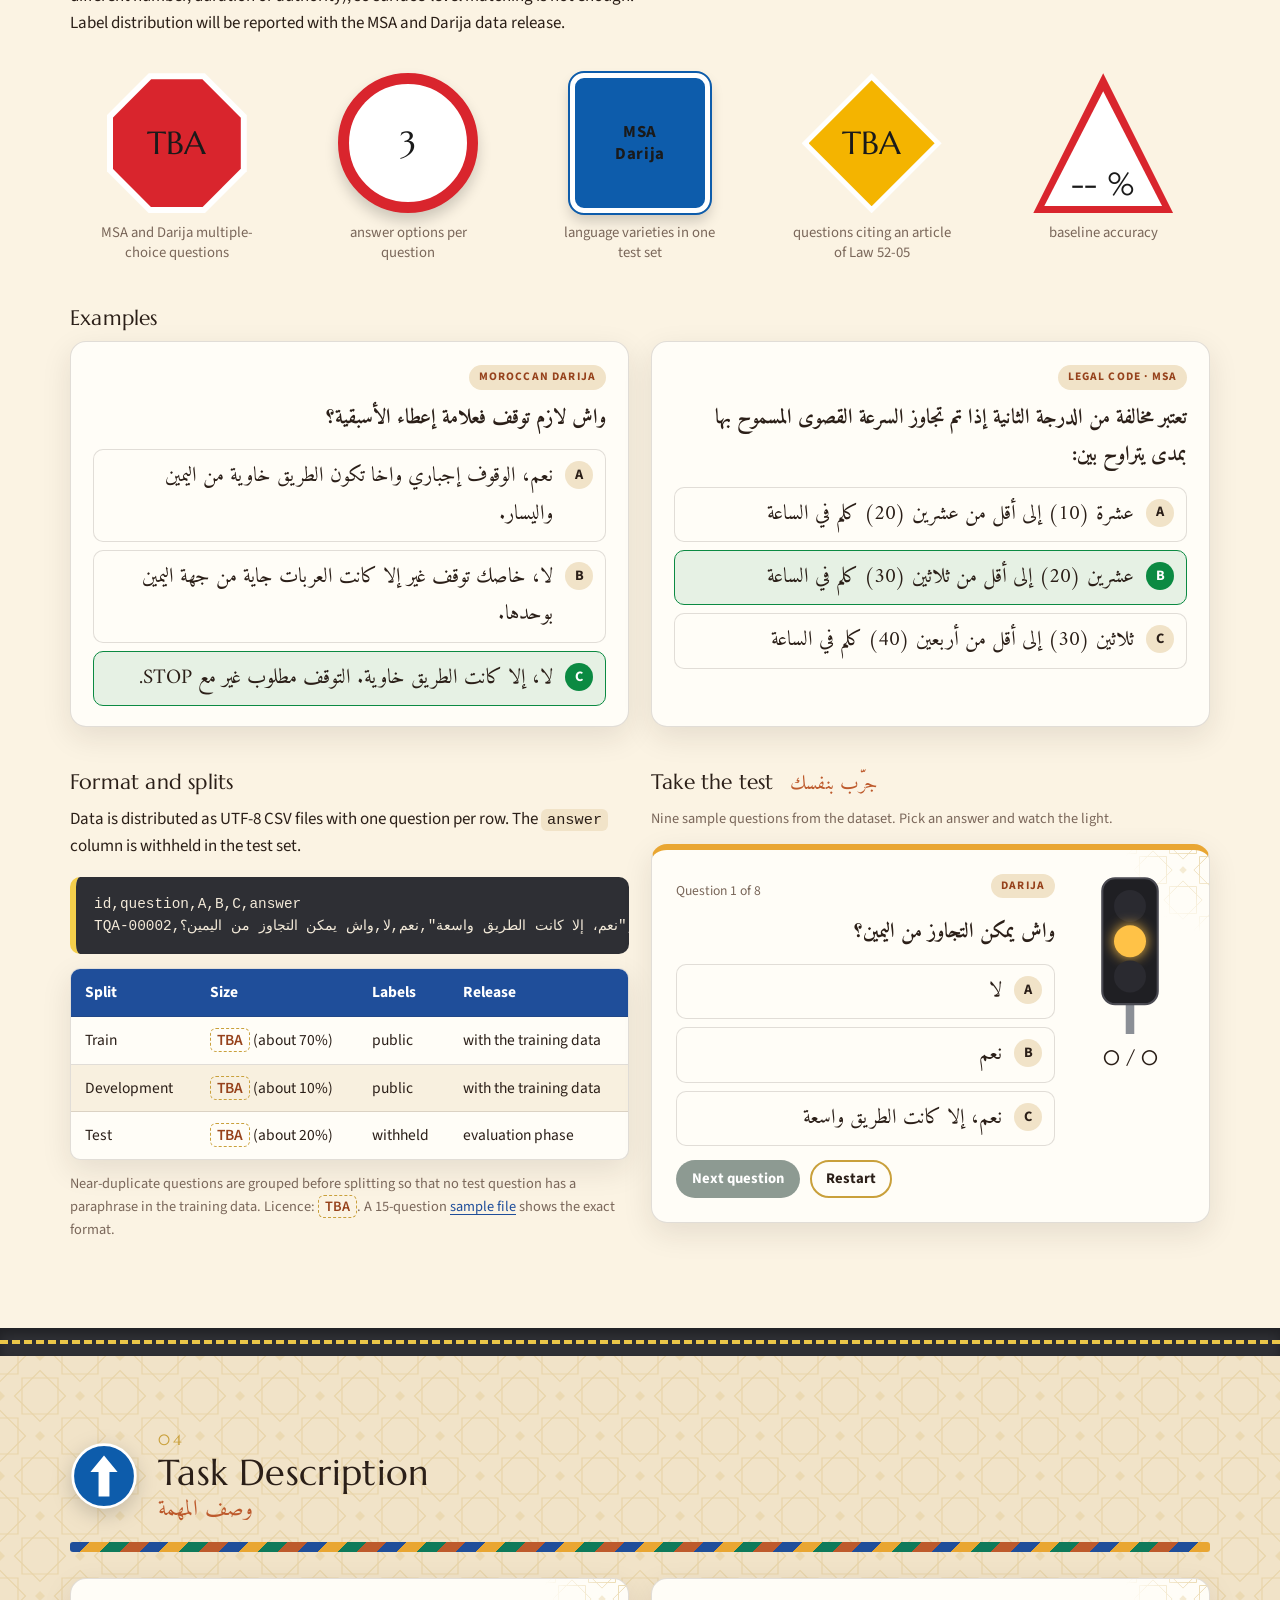
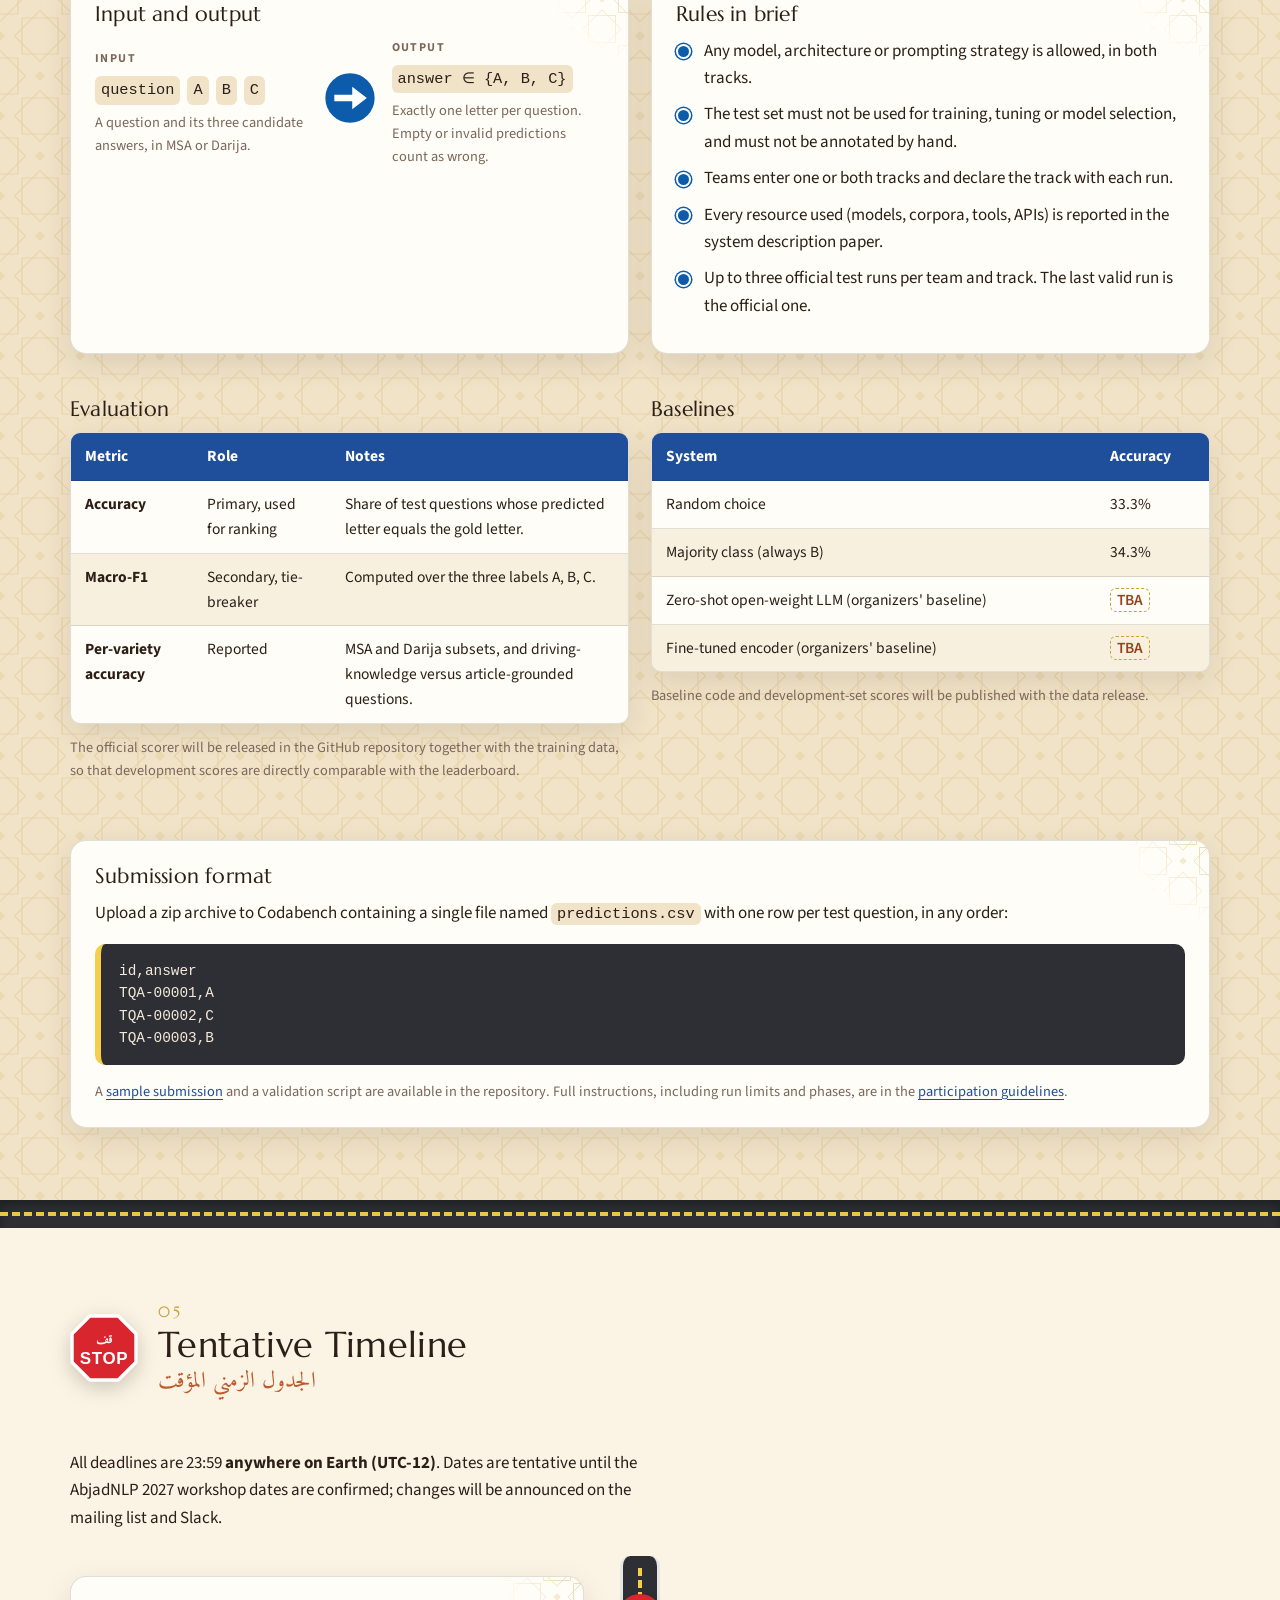
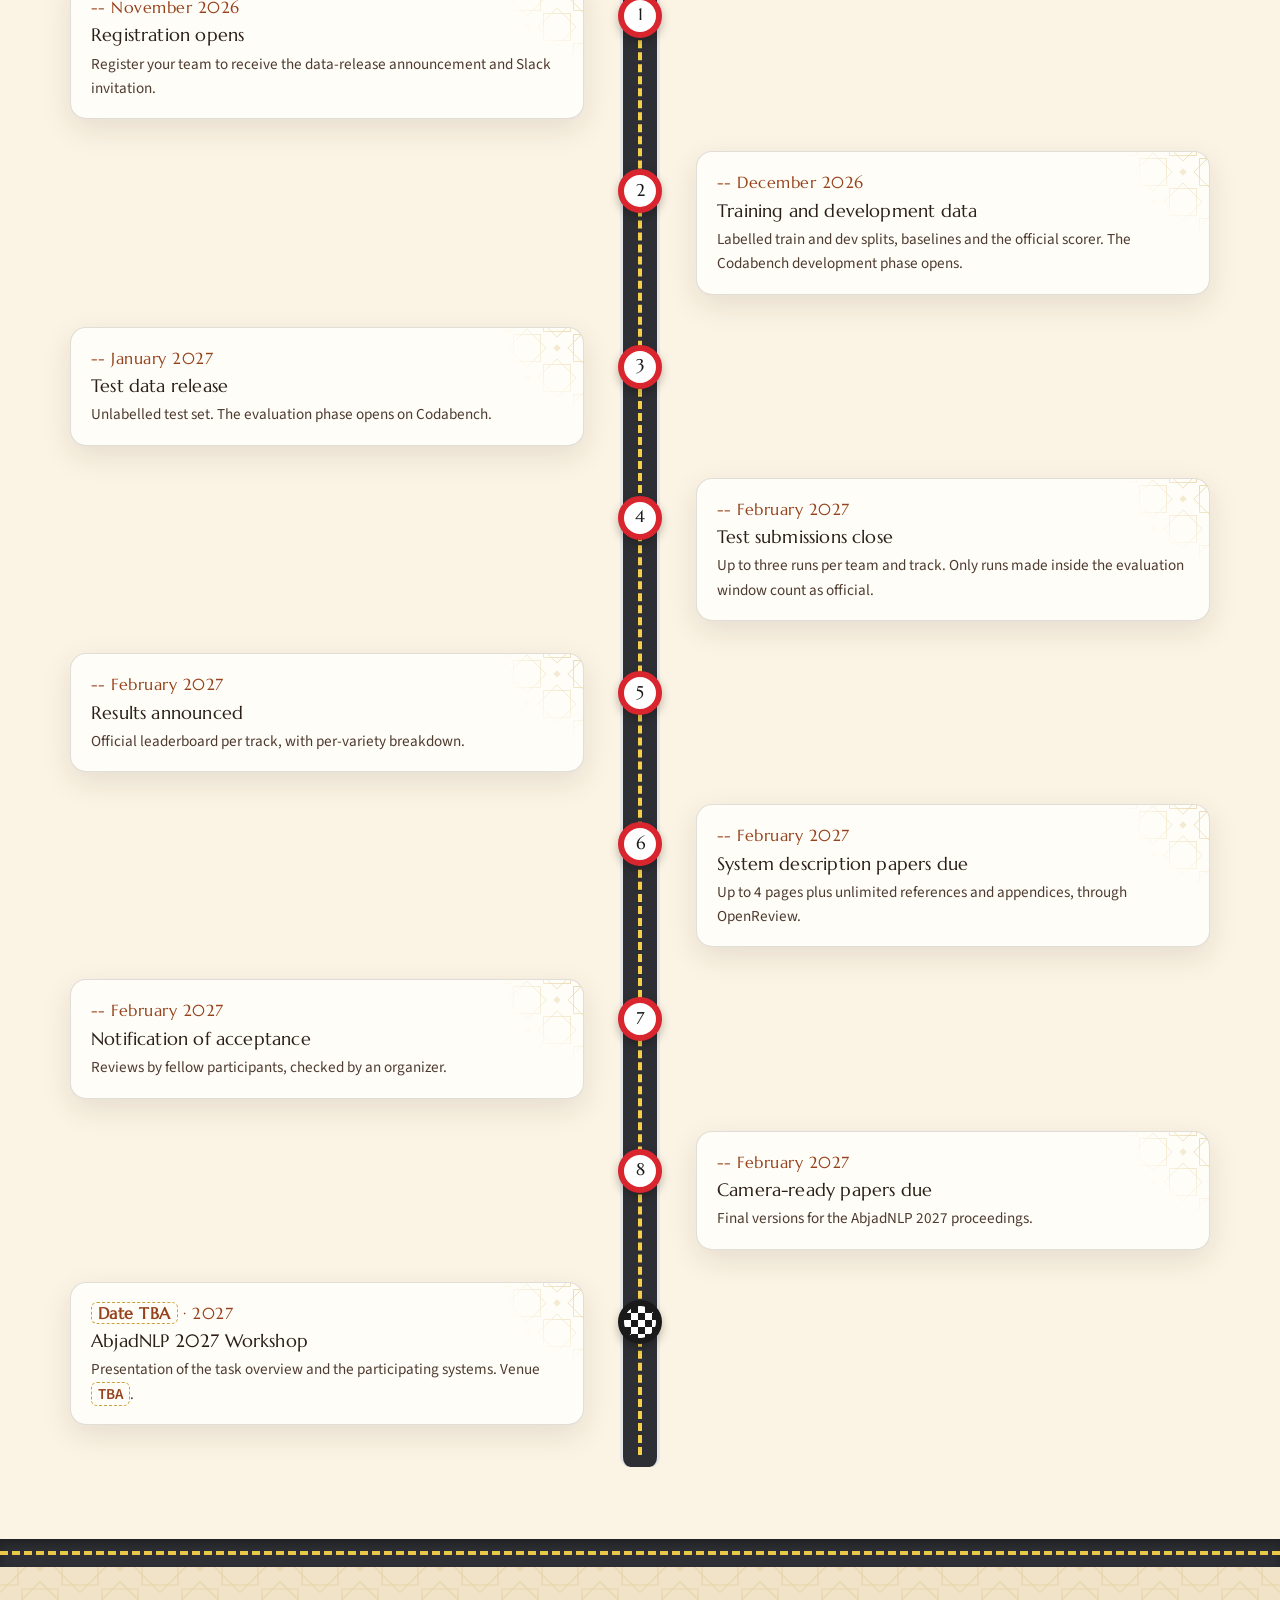
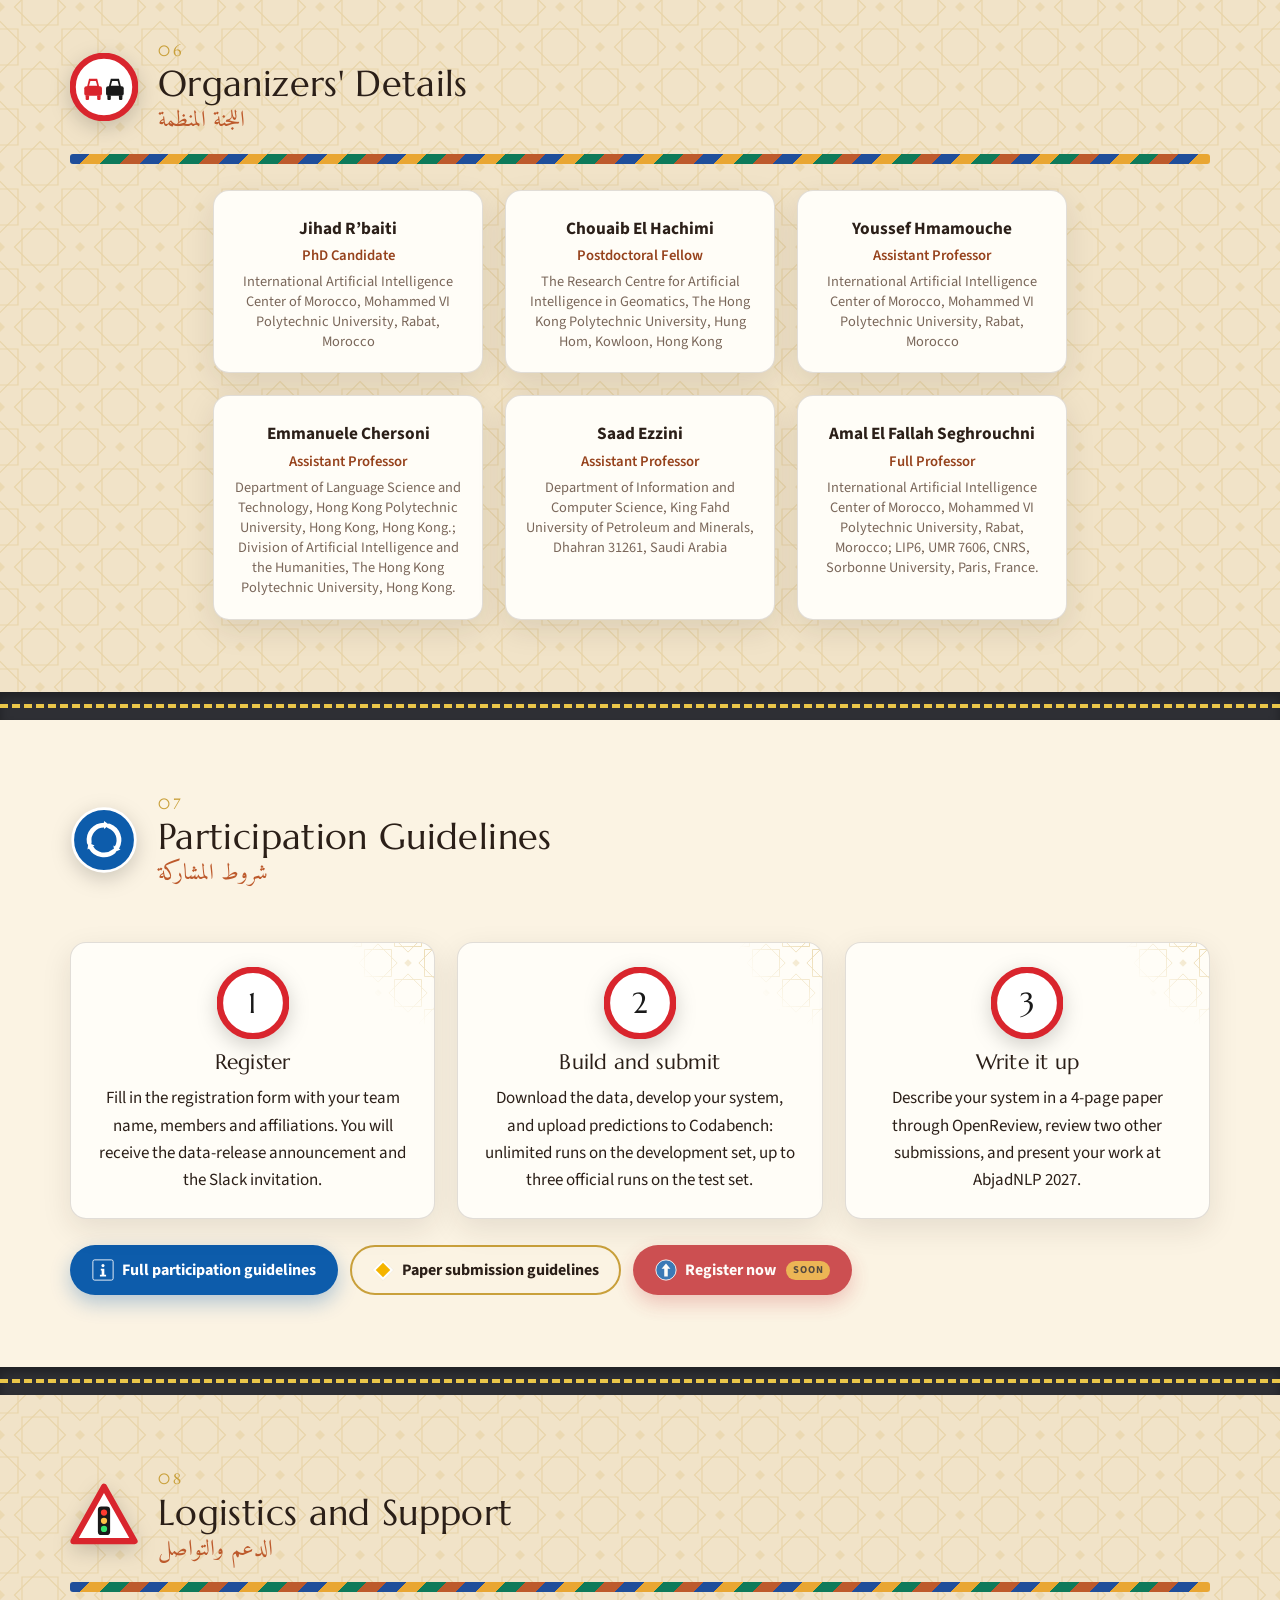
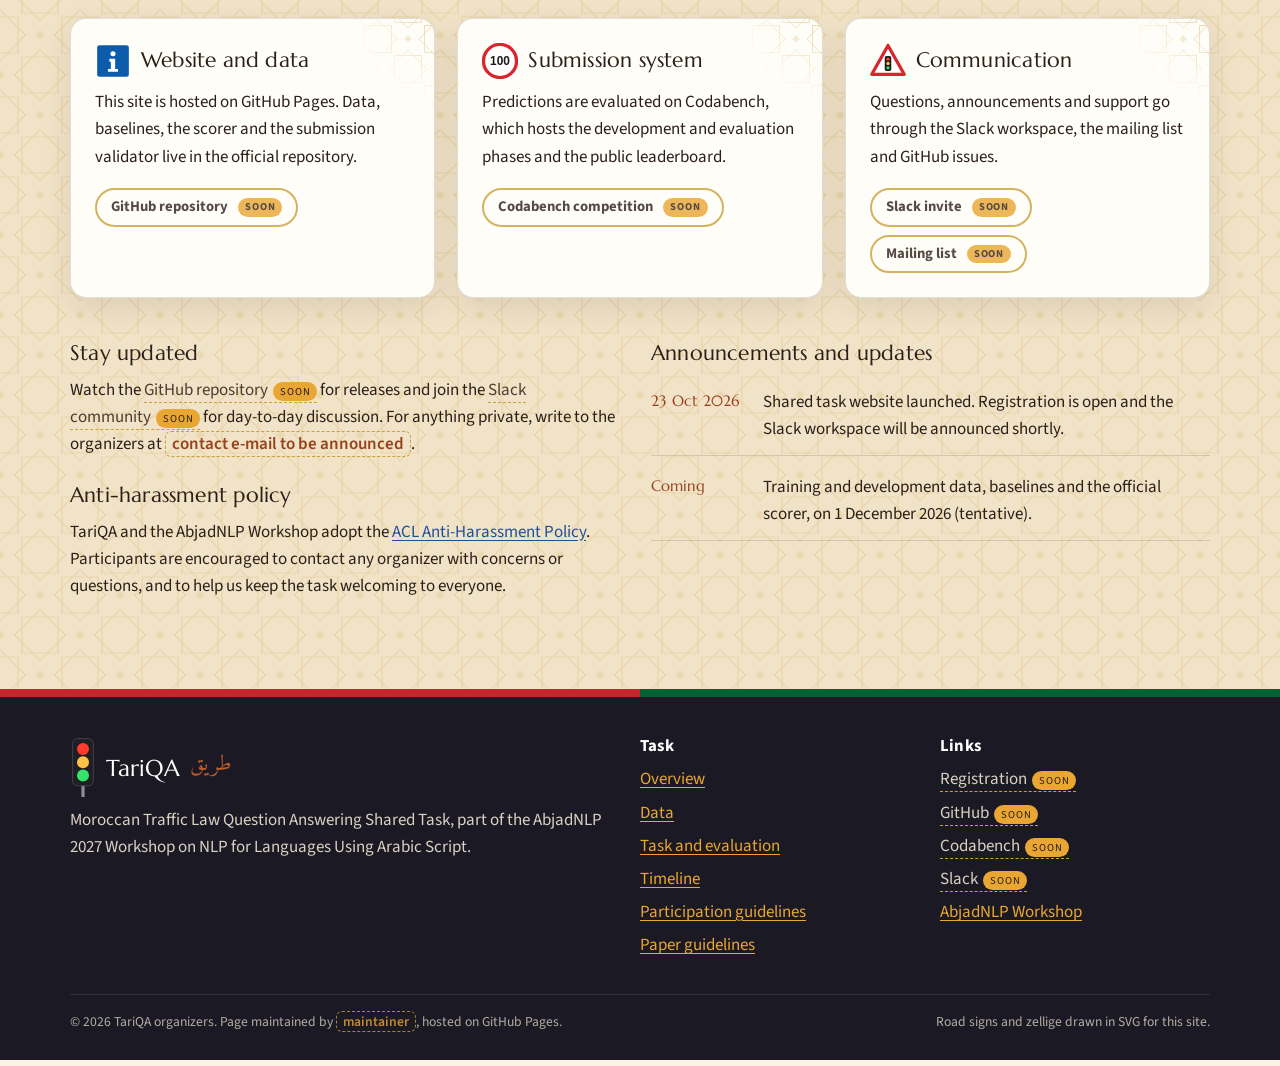
==== commit 56f3ca96: "fix: remove unnecessary language variety and gold answer distribution sections from index.html" ====
--- a/index.html
+++ b/index.html
@@ -537,20 +537,6 @@
       </div>
     </div>
 
-    <div class="grid grid-2 mt-2">
-      <div class="card reveal">
-        <h3>Language varieties <span class="muted small">(approximate)</span></h3>
-        <div class="bar" role="img" aria-label="Approximate distribution: 80 percent Modern Standard Arabic and 20 percent Darija">
-          <span style="width:80%" class="b-msa">MSA 80%</span><span style="width:20%" class="b-darija">Darija 20%</span>
-        </div>
-        <p class="small muted mb-0">Variety labels are derived from lexical markers and will be released with the data so that results can be reported per variety.</p>
-      </div>
-      <div class="card reveal">
-        <h3>Gold answer distribution</h3>
-        <p class="small muted mb-0">The distribution will be reported with the MSA and Darija data release.</p>
-      </div>
-    </div>
-
     <h3 class="mt-3 reveal">Examples</h3>
     <div class="grid grid-2">
       <article class="mcq reveal" dir="rtl" lang="ar">
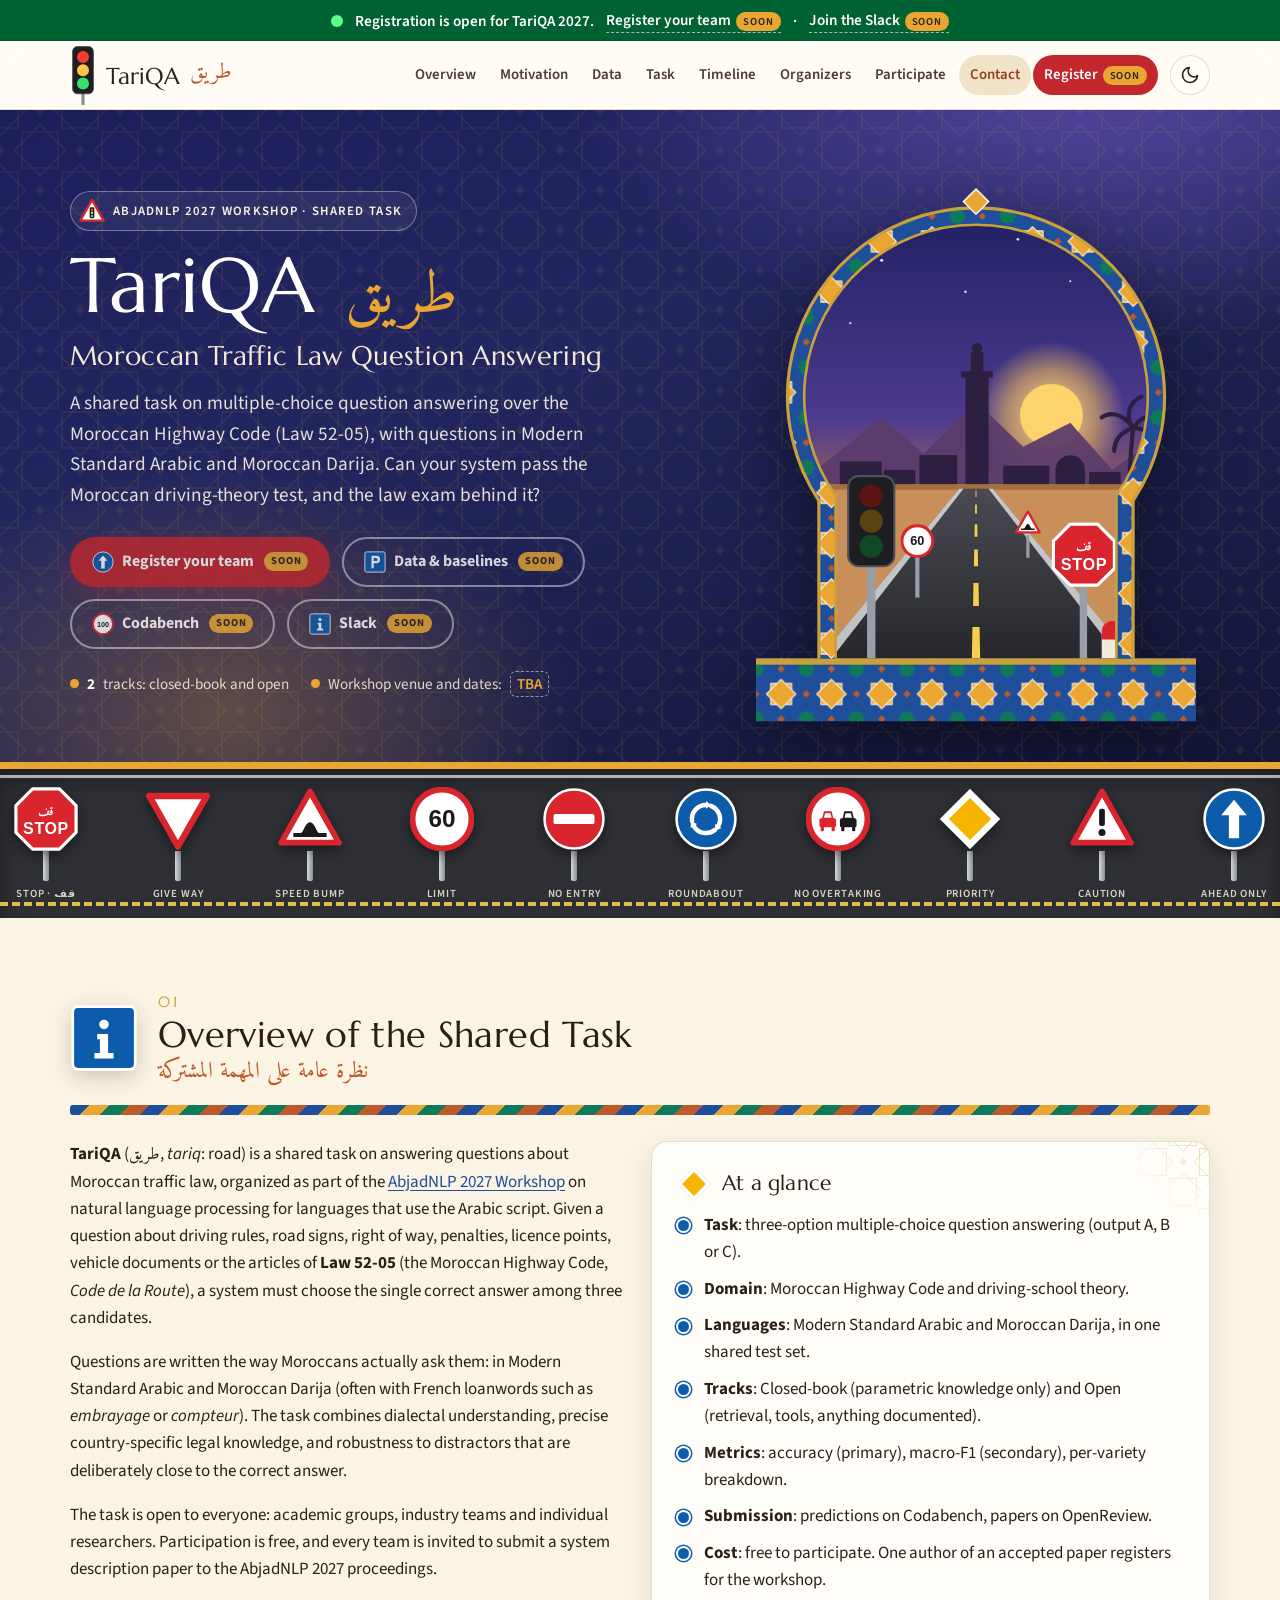
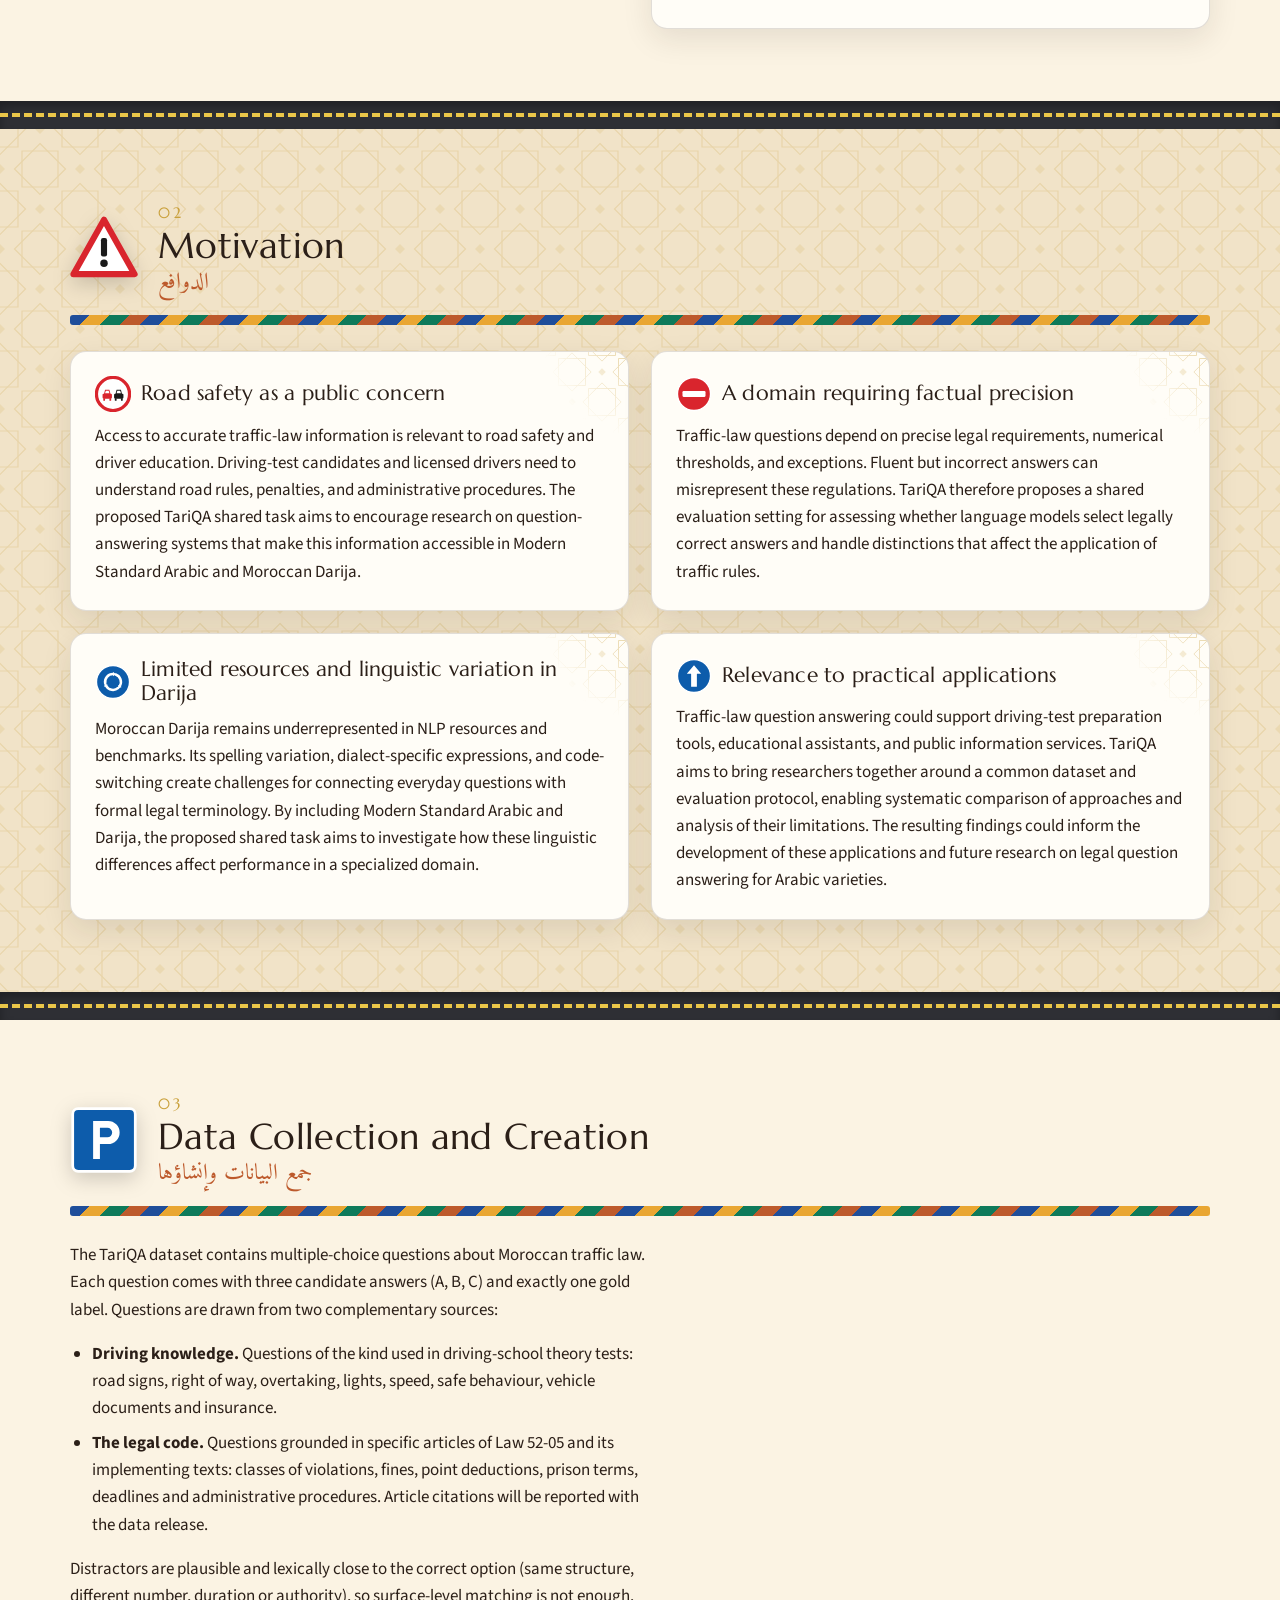
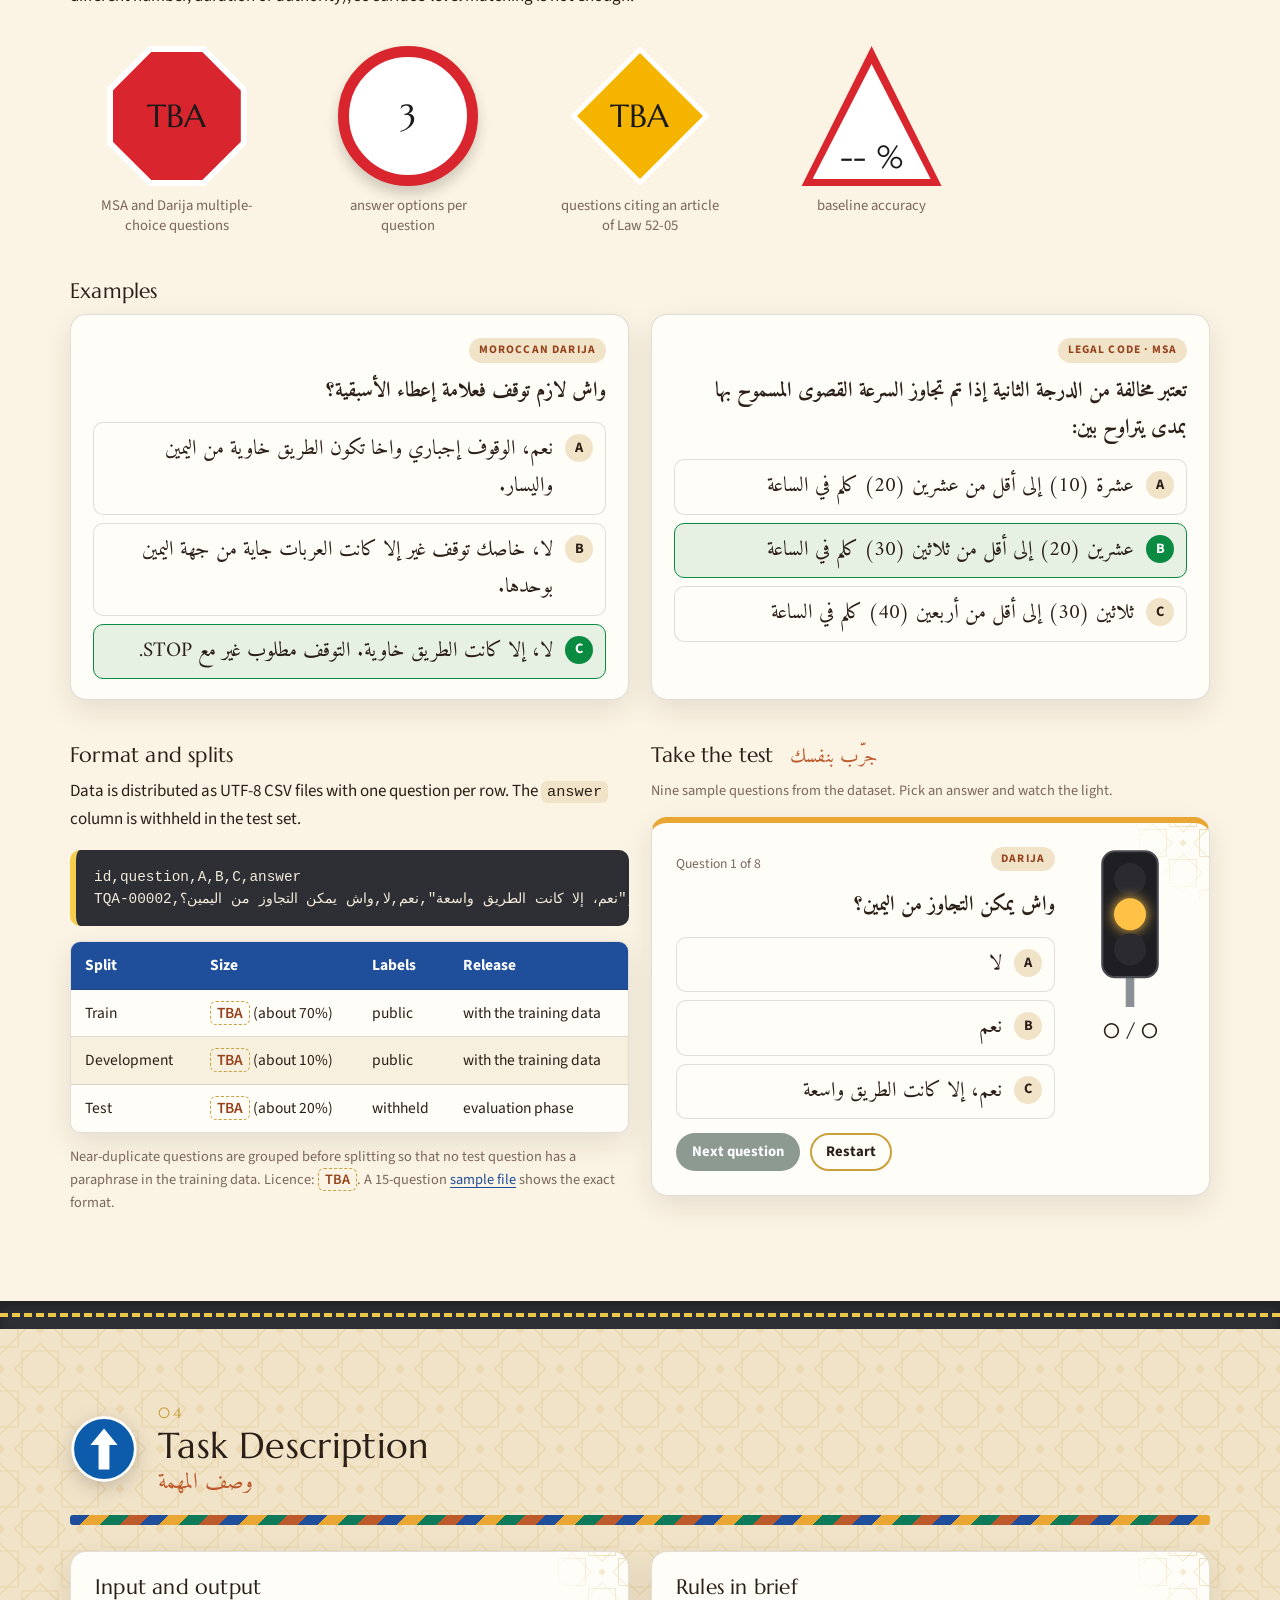
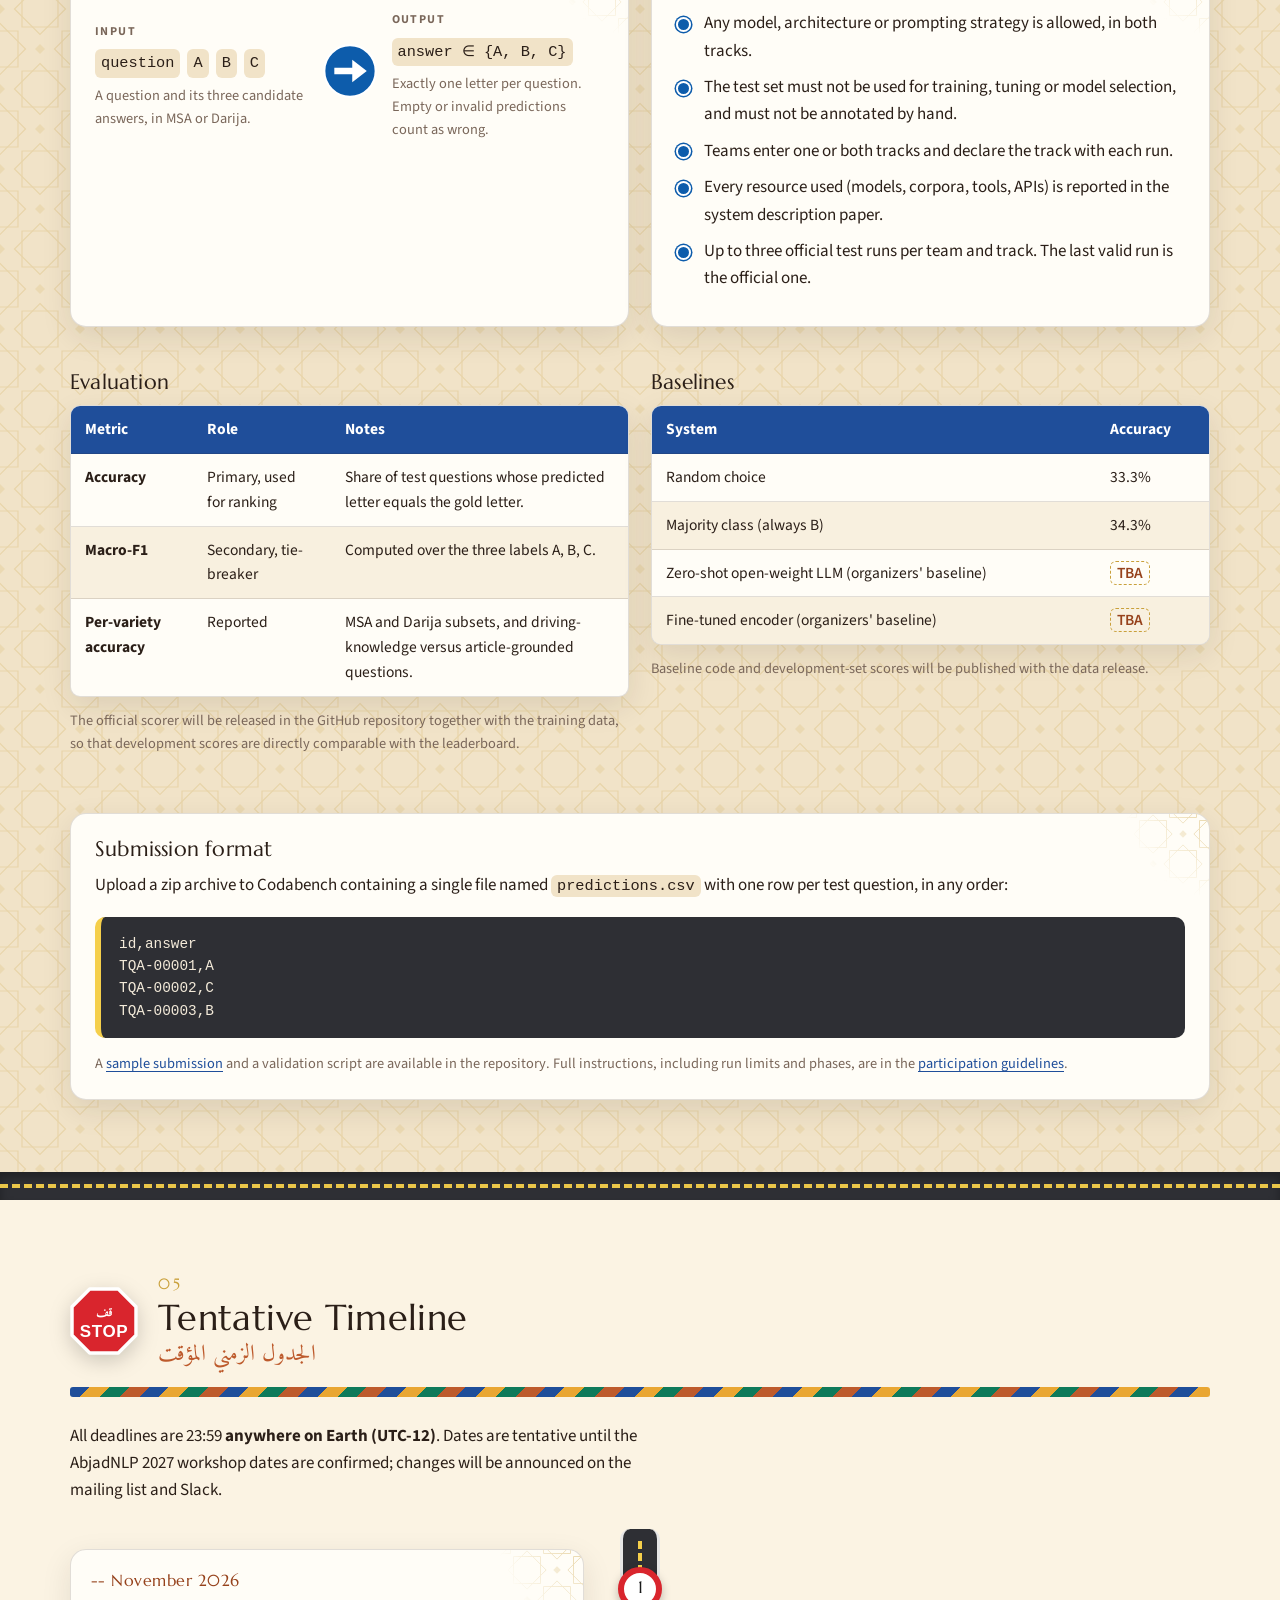
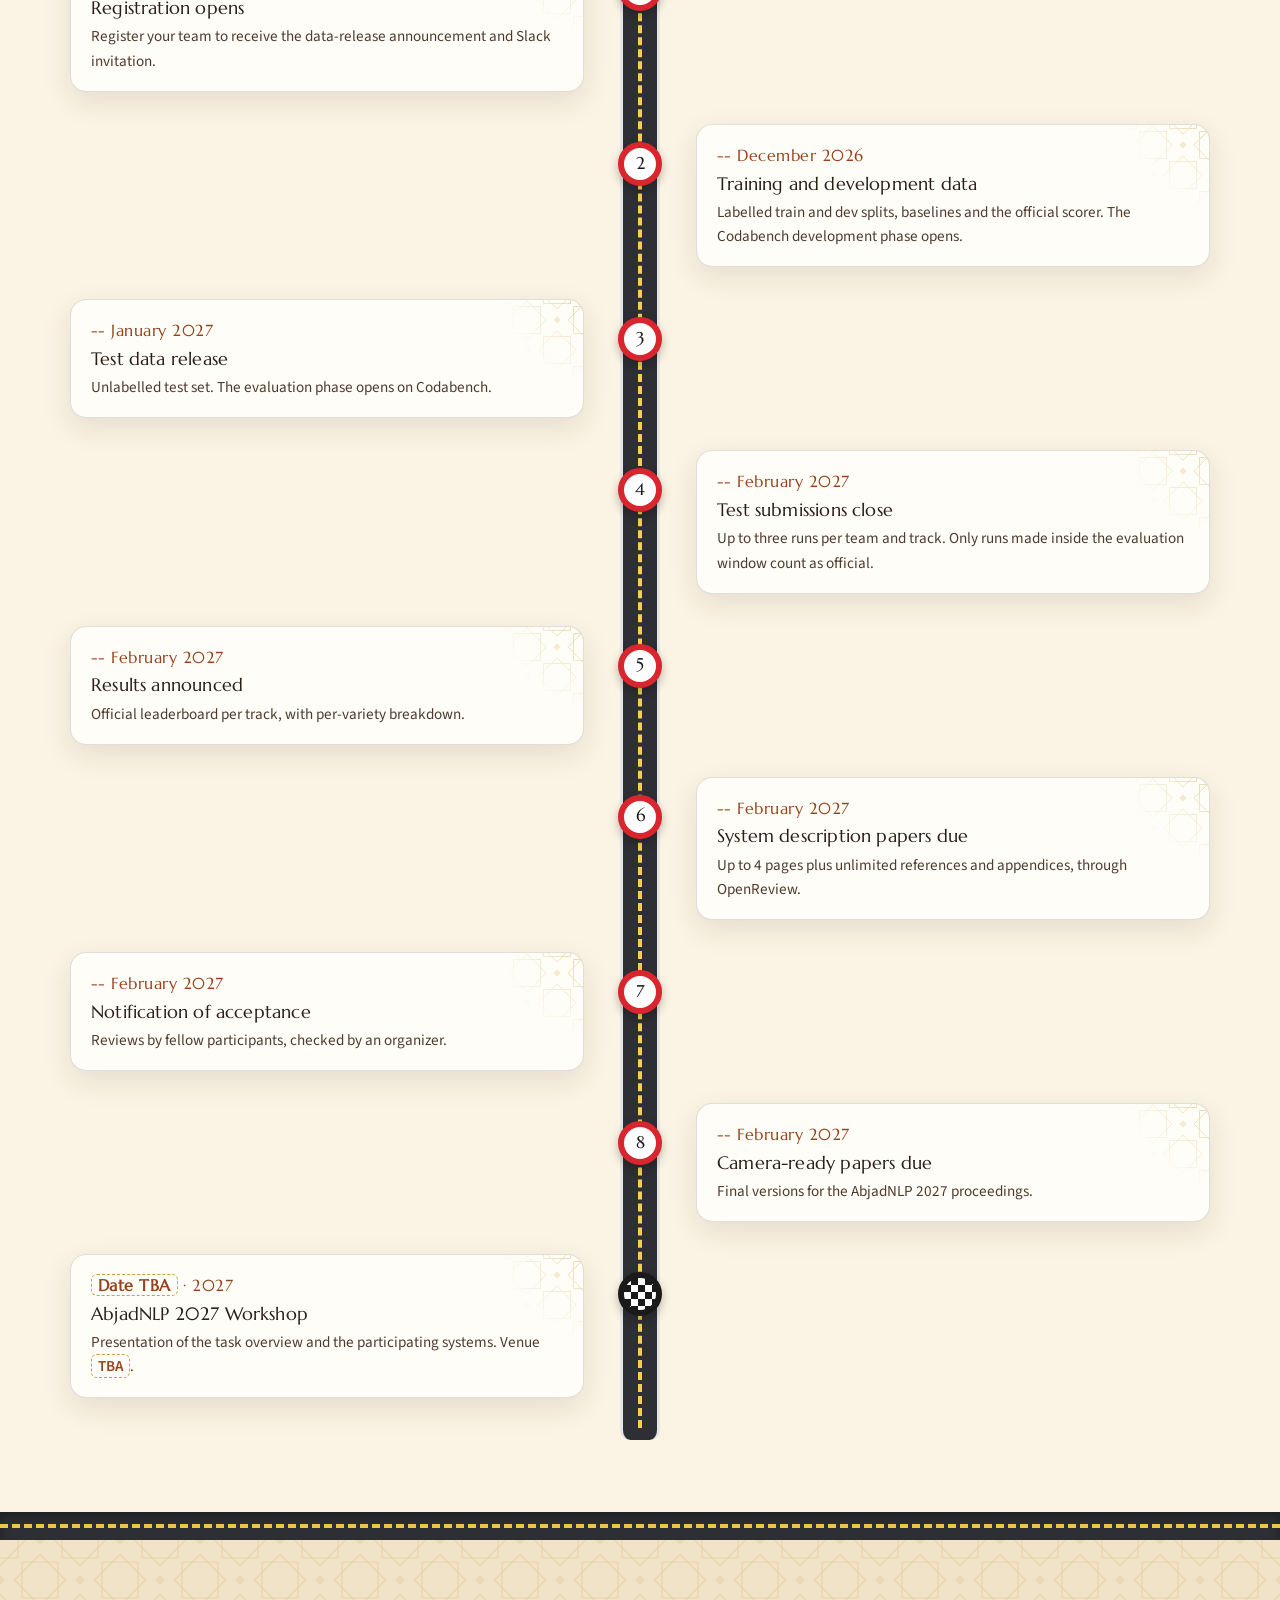
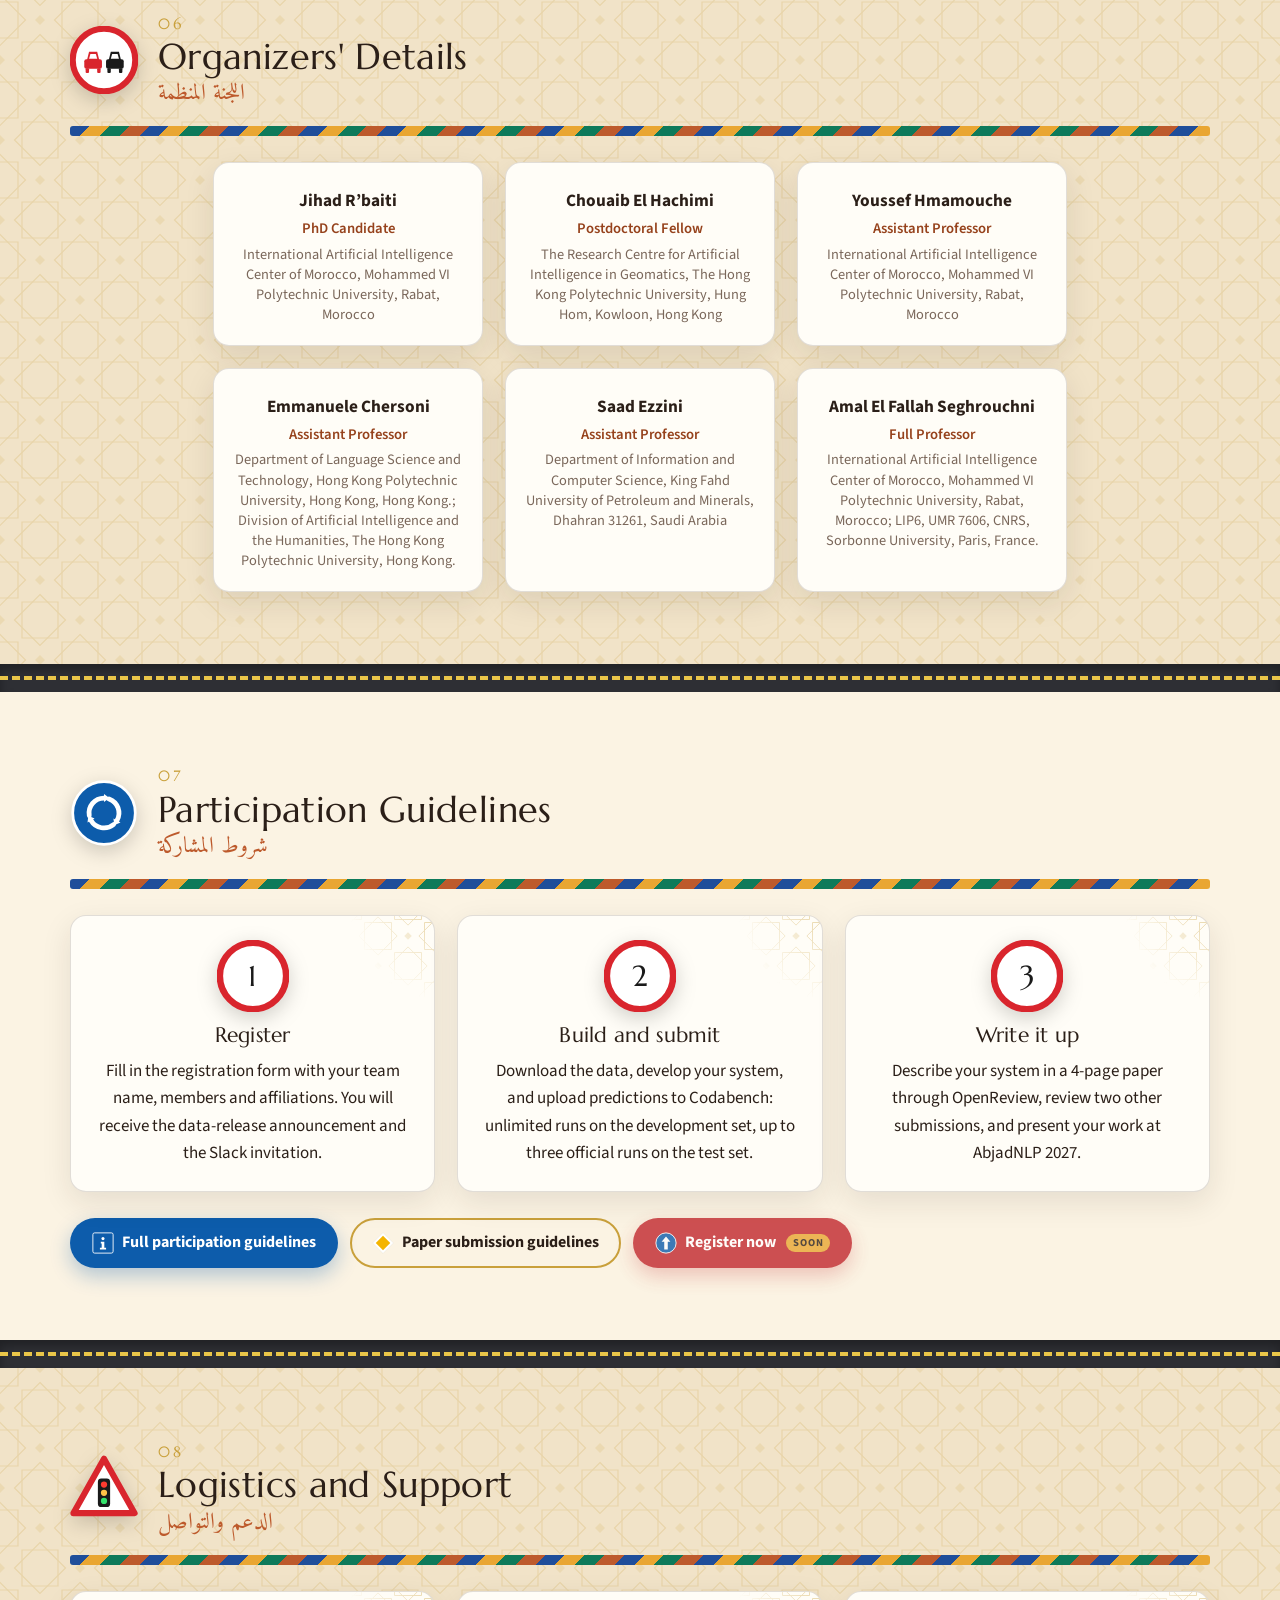
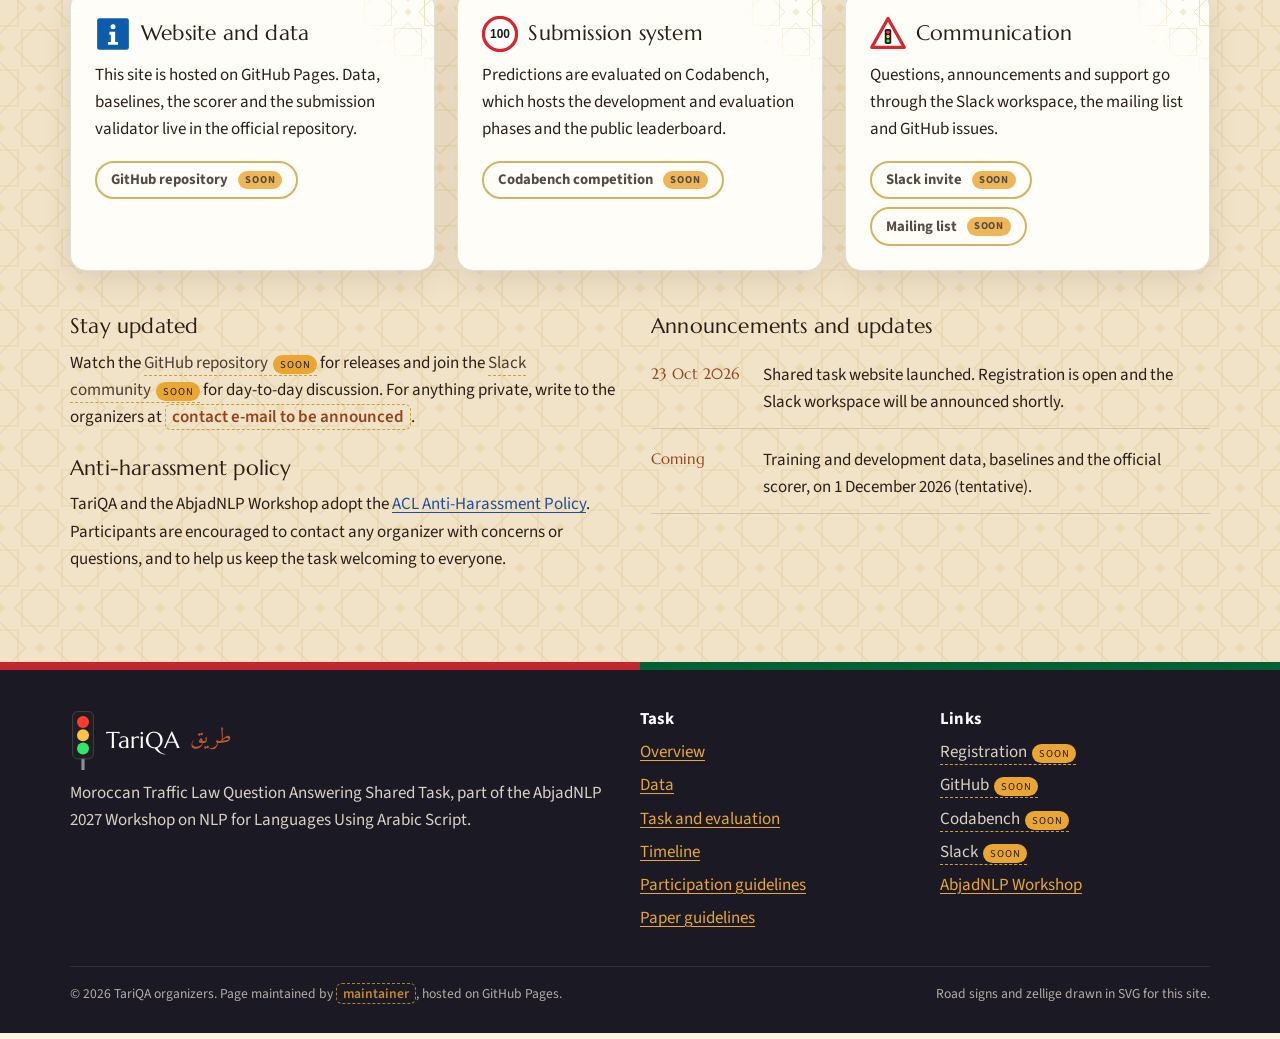
==== commit 62b63048: "fix: remove unnecessary language variety and label distribution sections from index.html" ====
--- a/index.html
+++ b/index.html
@@ -219,7 +219,6 @@
         <a class="btn btn-outline on-dark" data-link="slack"><svg aria-hidden="true"><use href="#sign-info"/></svg> Slack</a>
       </div>
       <ul class="hero-meta">
-        <li>Two language varieties: MSA and Darija</li>
         <li><strong>2</strong> tracks: closed-book and open</li>
         <li>Workshop venue and dates: <span class="tba">TBA</span></li>
       </ul>
@@ -508,8 +507,7 @@
       </ul>
       <p>
         Distractors are plausible and lexically close to the correct option (same structure, different number,
-        duration or authority), so surface-level matching is not enough. Label distribution will be reported
-        with the MSA and Darija data release.
+        duration or authority), so surface-level matching is not enough.
       </p>
     </div>
 
@@ -522,10 +520,6 @@
       <div class="stat">
         <div class="figure sign-circle"><span>3</span></div>
         <div class="label">answer options per question</div>
-      </div>
-      <div class="stat">
-        <div class="figure sign-square"><span class="stack"><span>MSA</span><span>Darija</span></span></div>
-        <div class="label">language varieties in one test set</div>
       </div>
       <div class="stat">
         <div class="figure sign-diamond"><span>TBA</span></div>
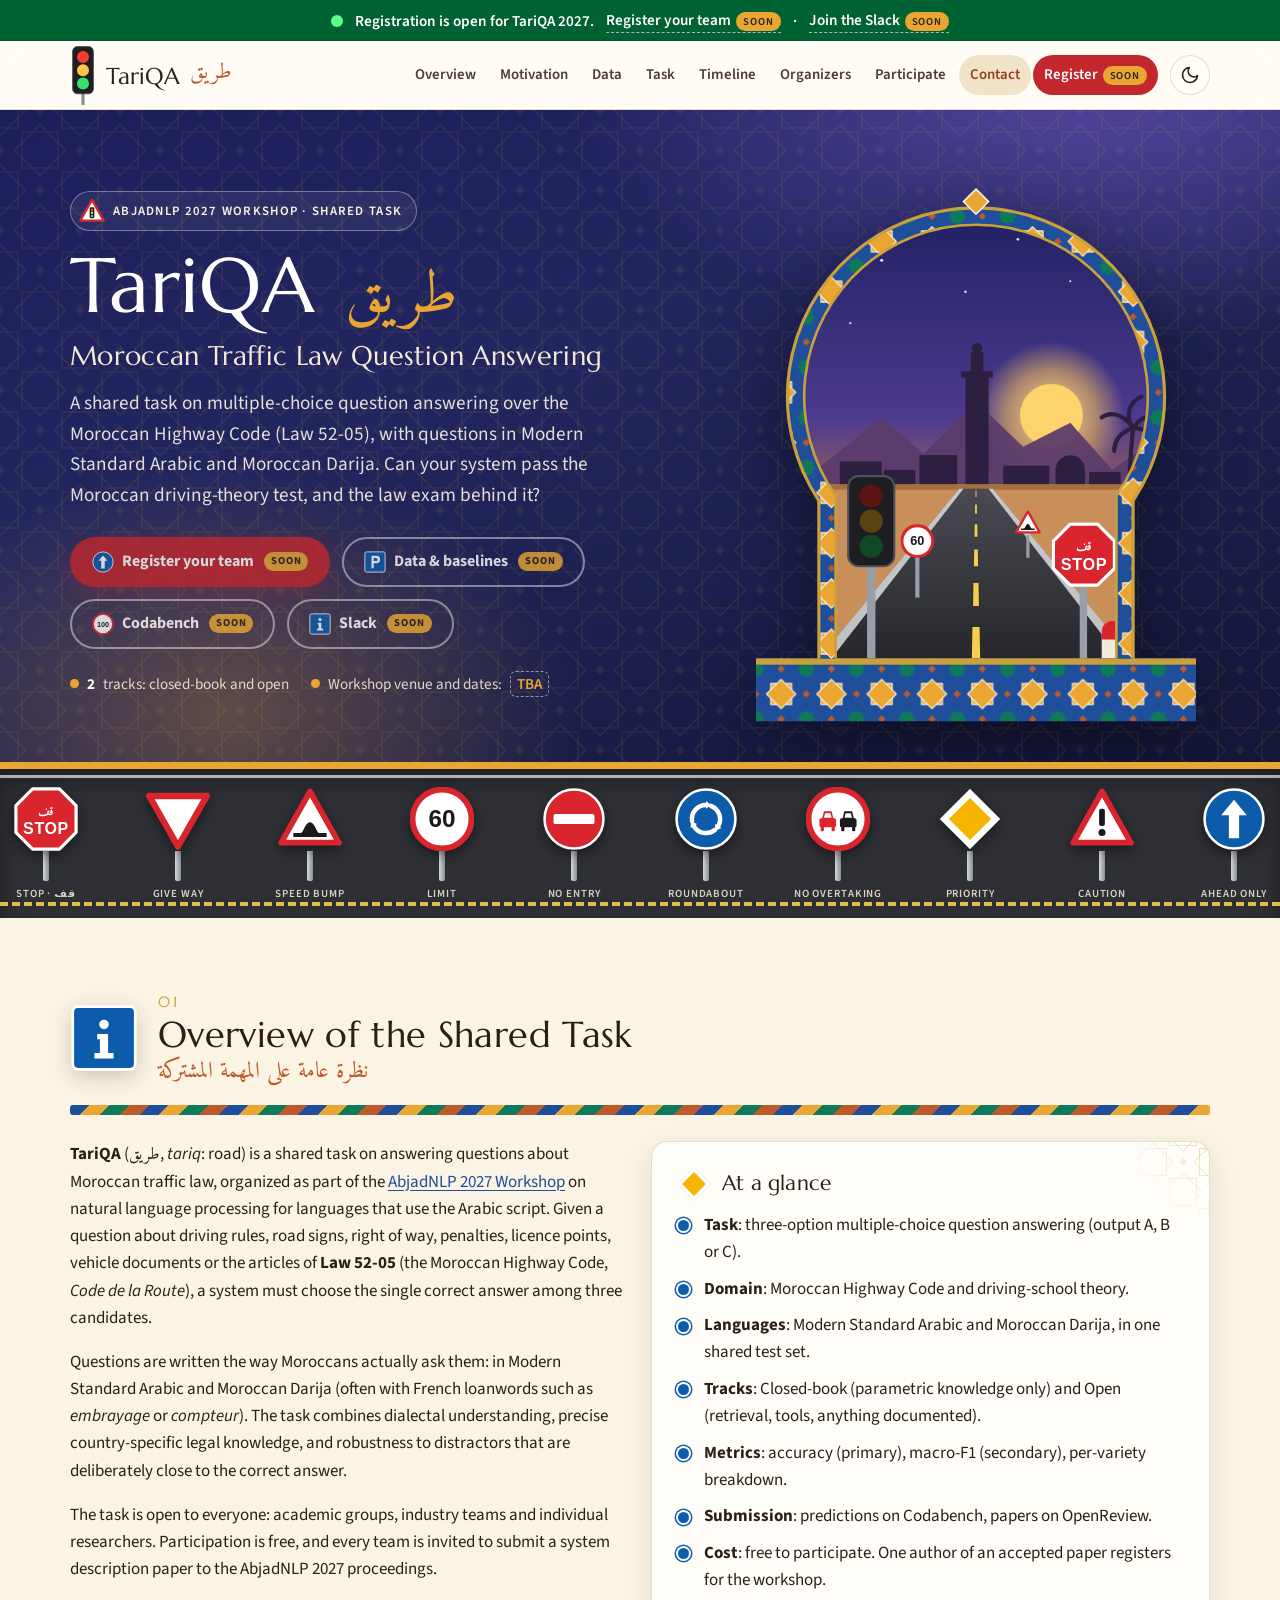
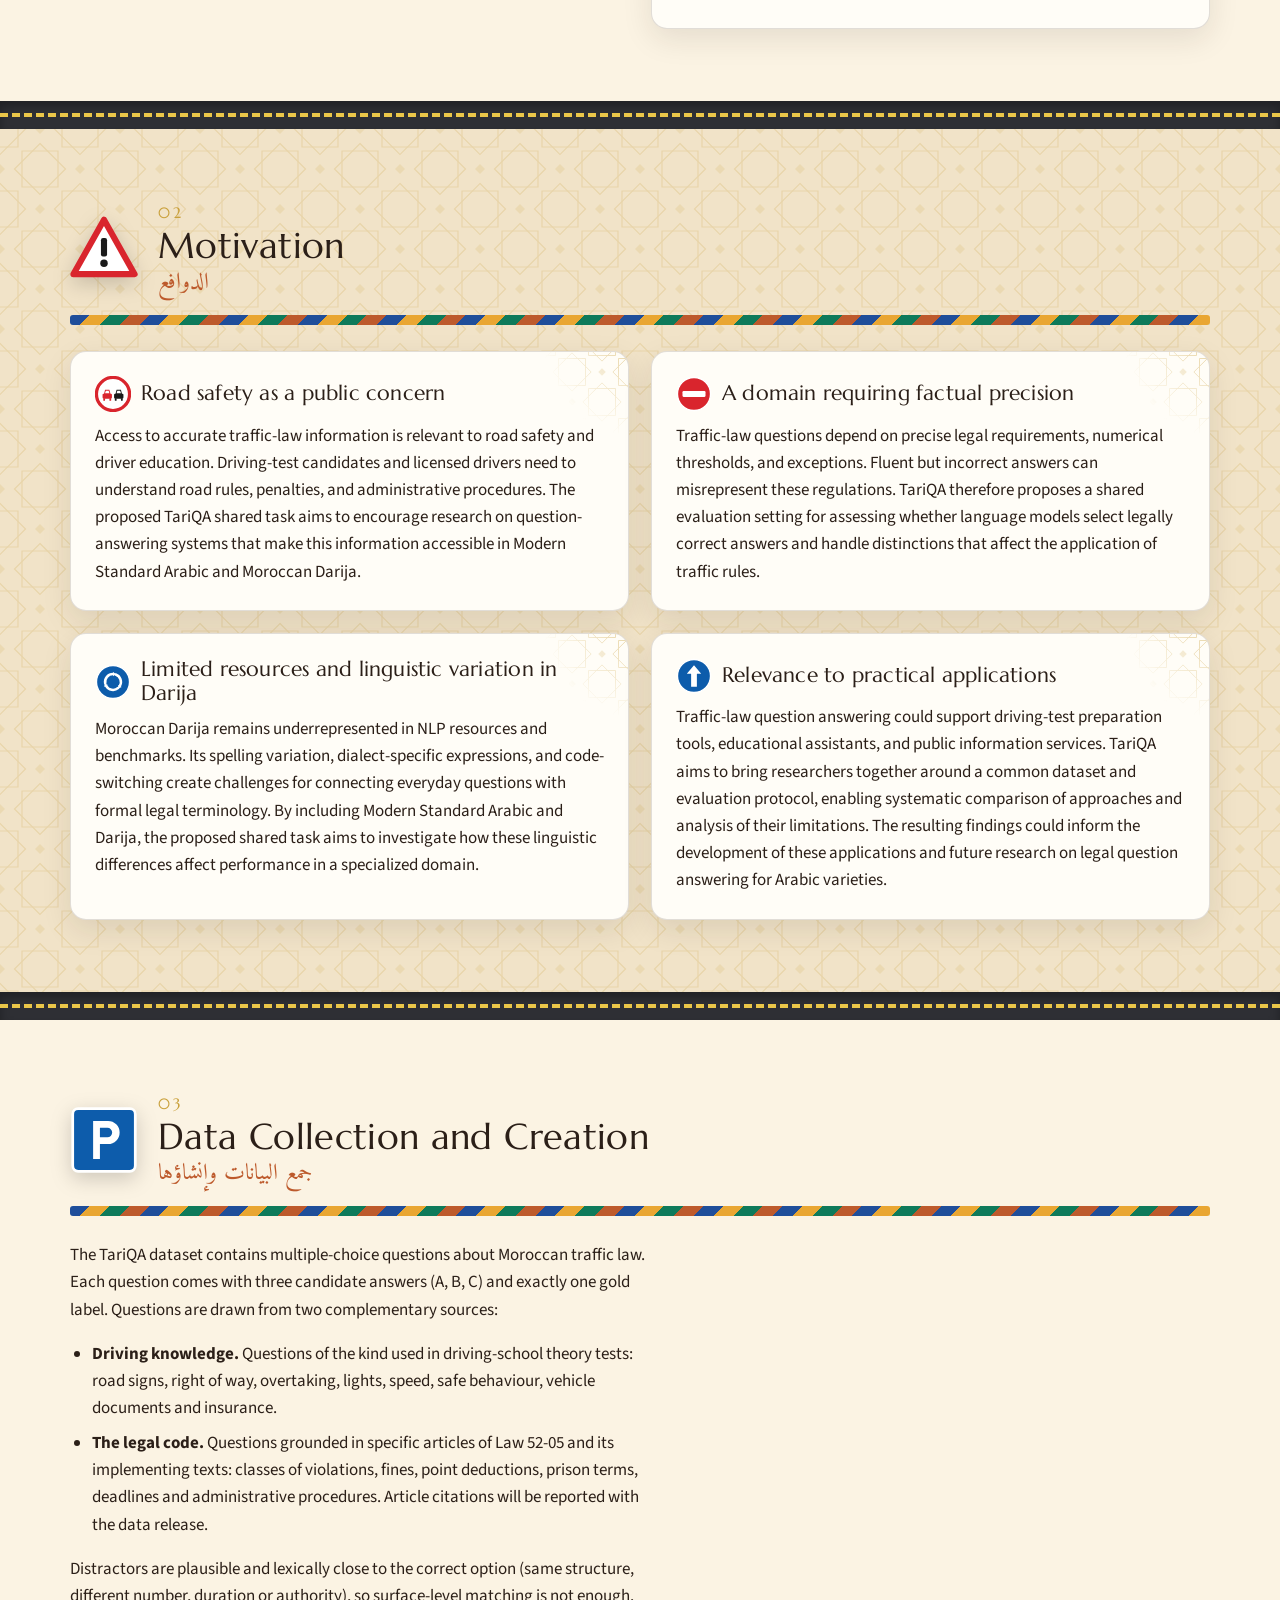
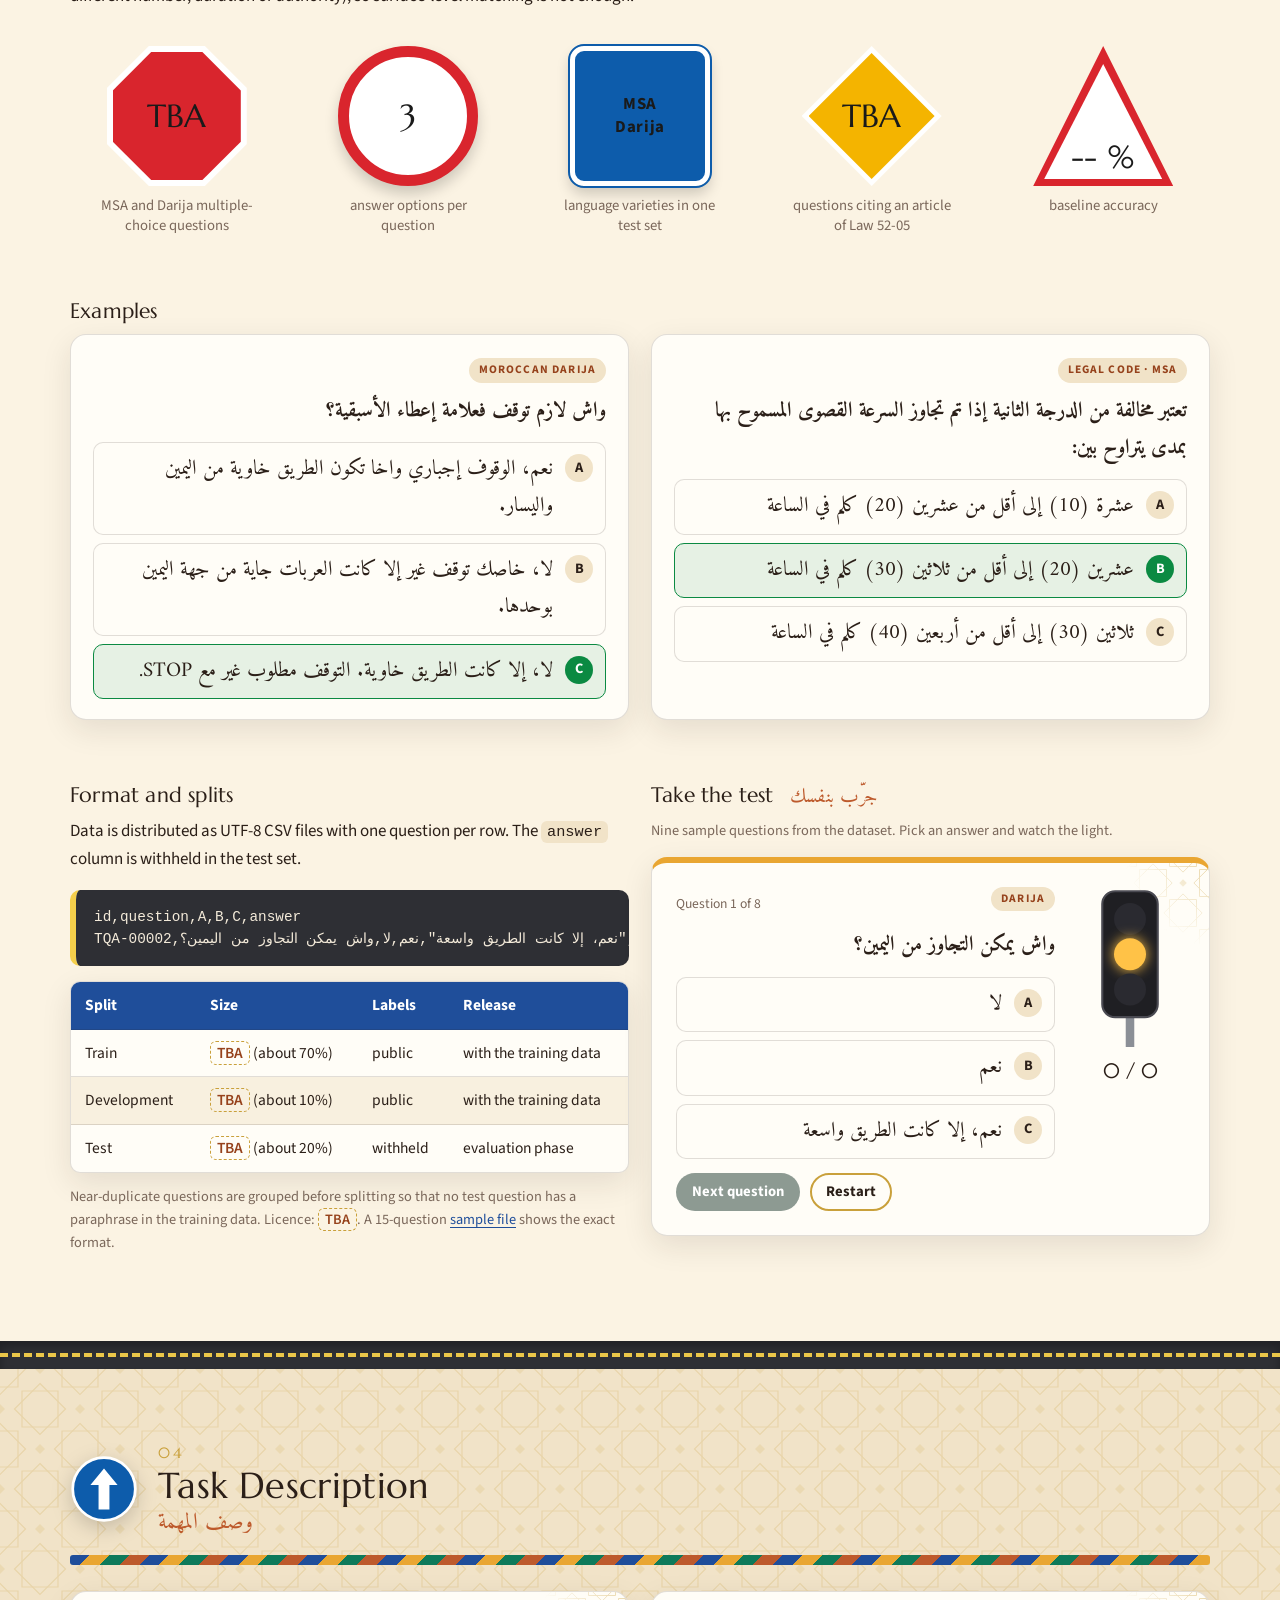
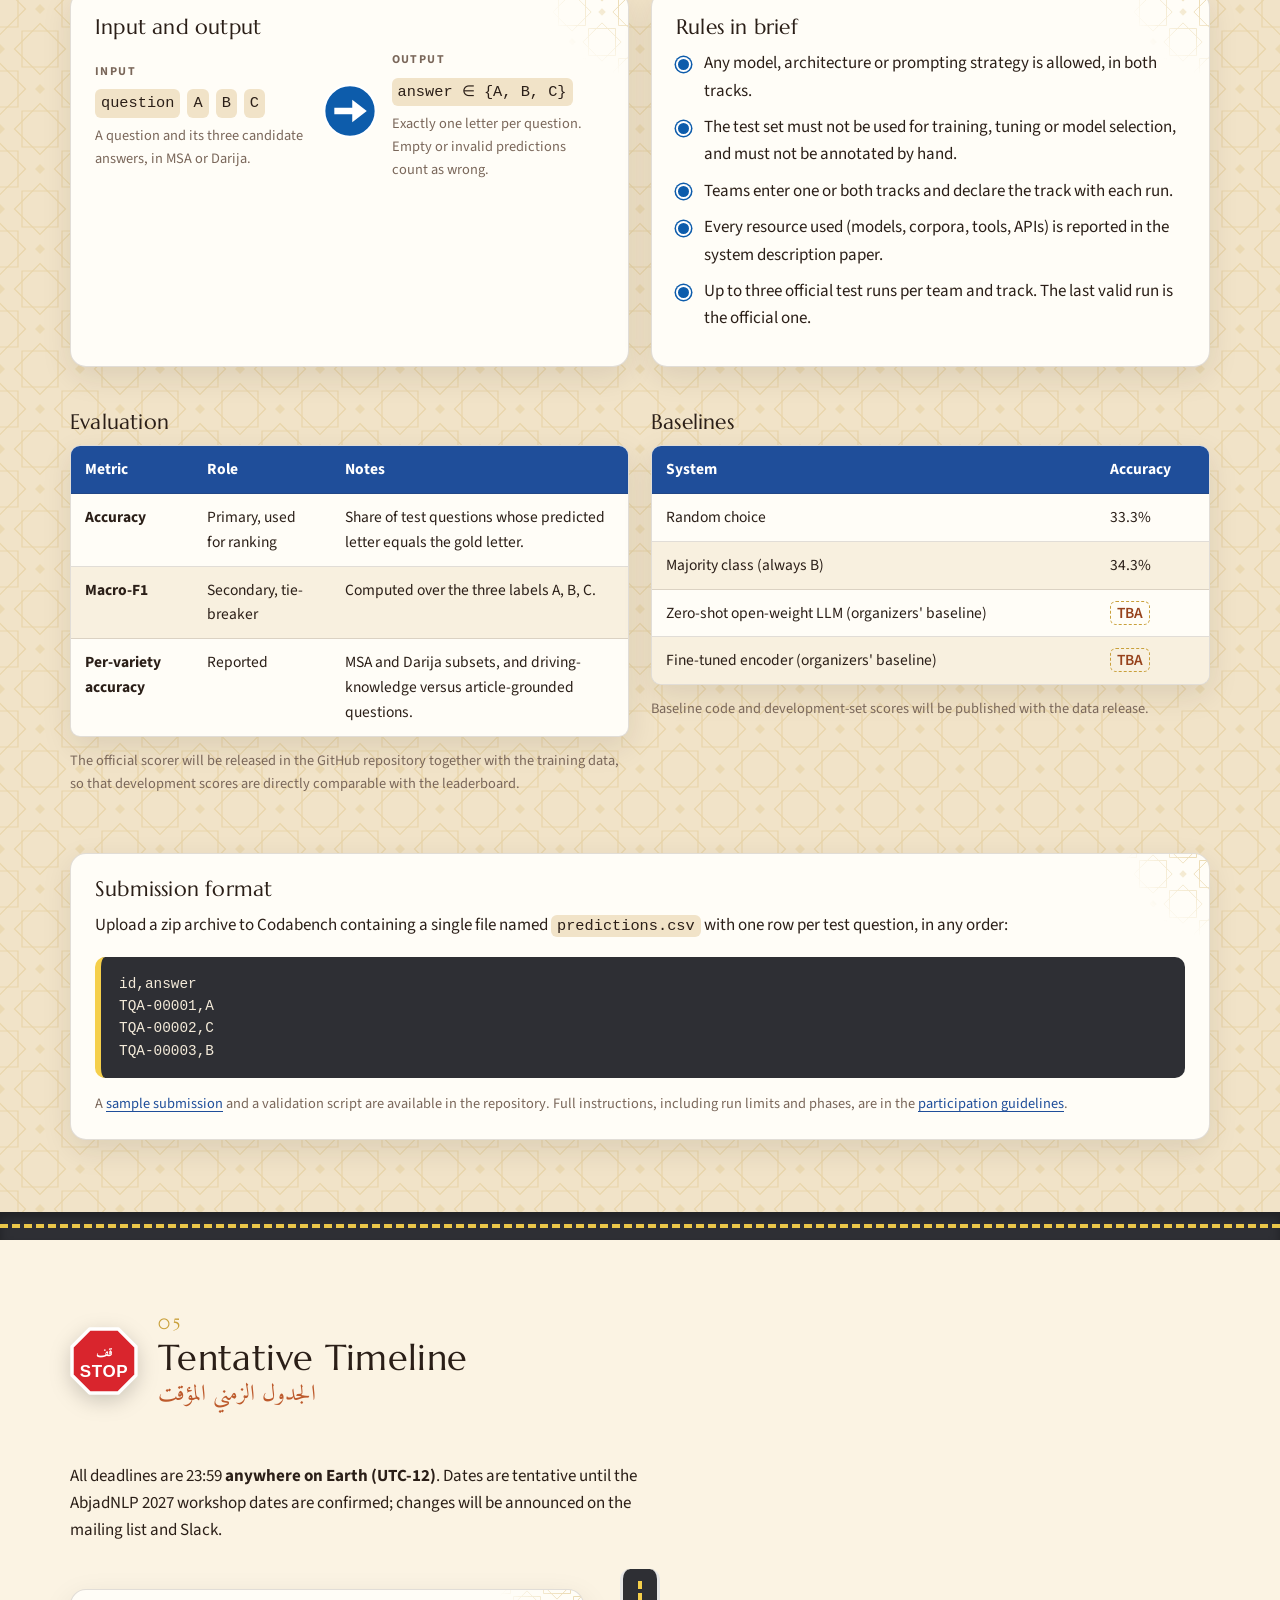
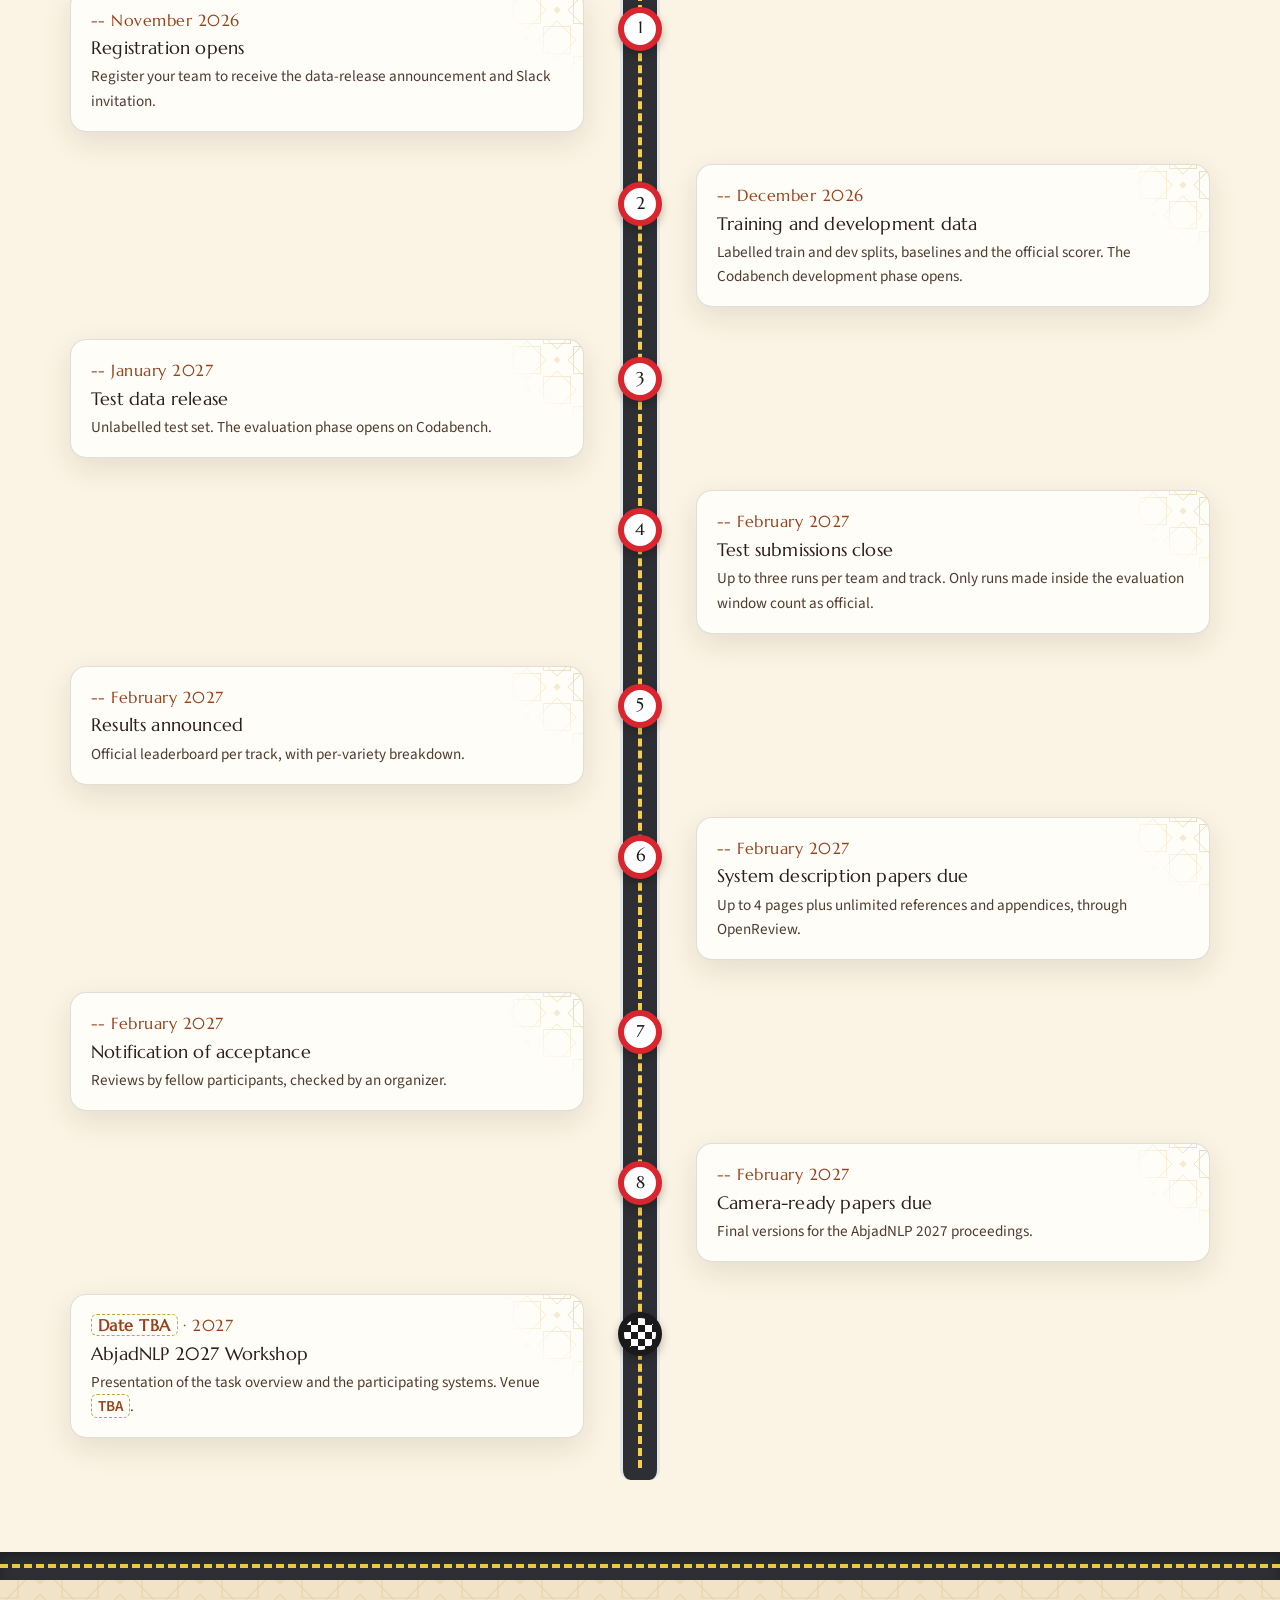
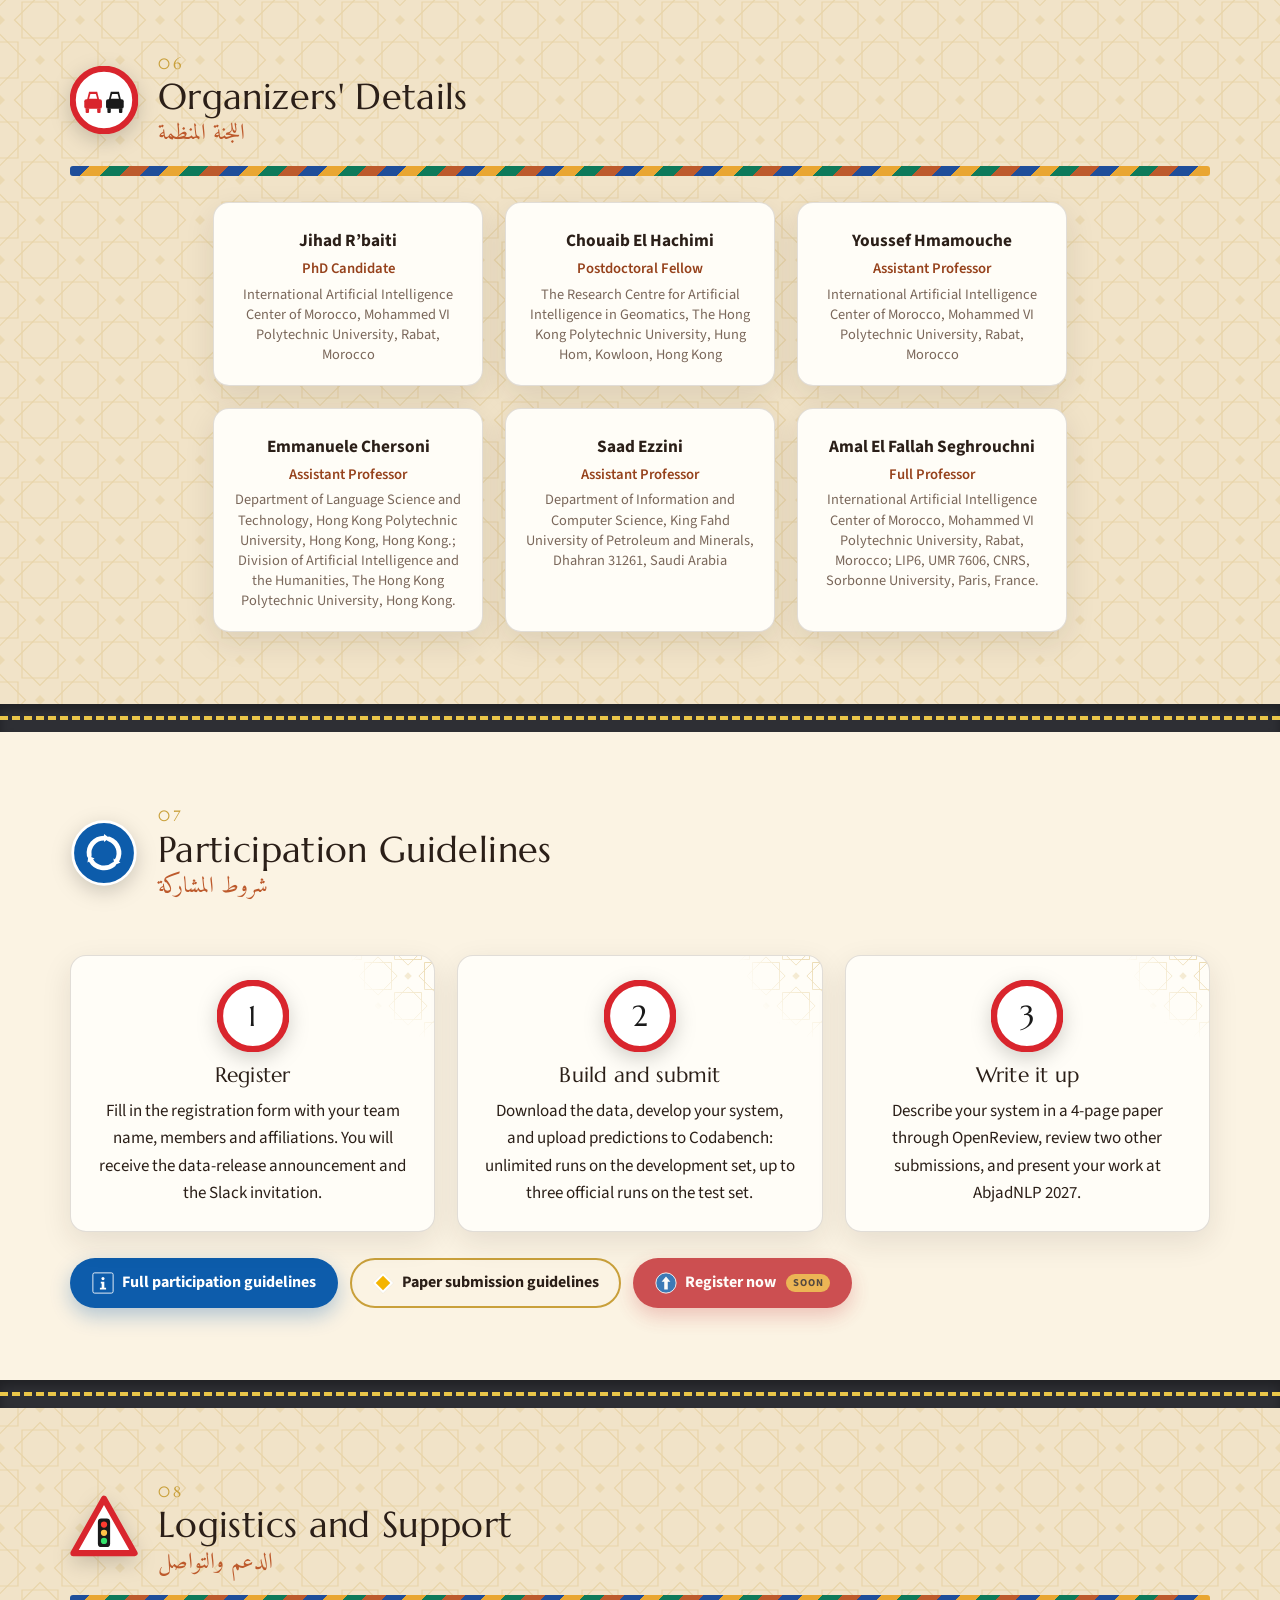
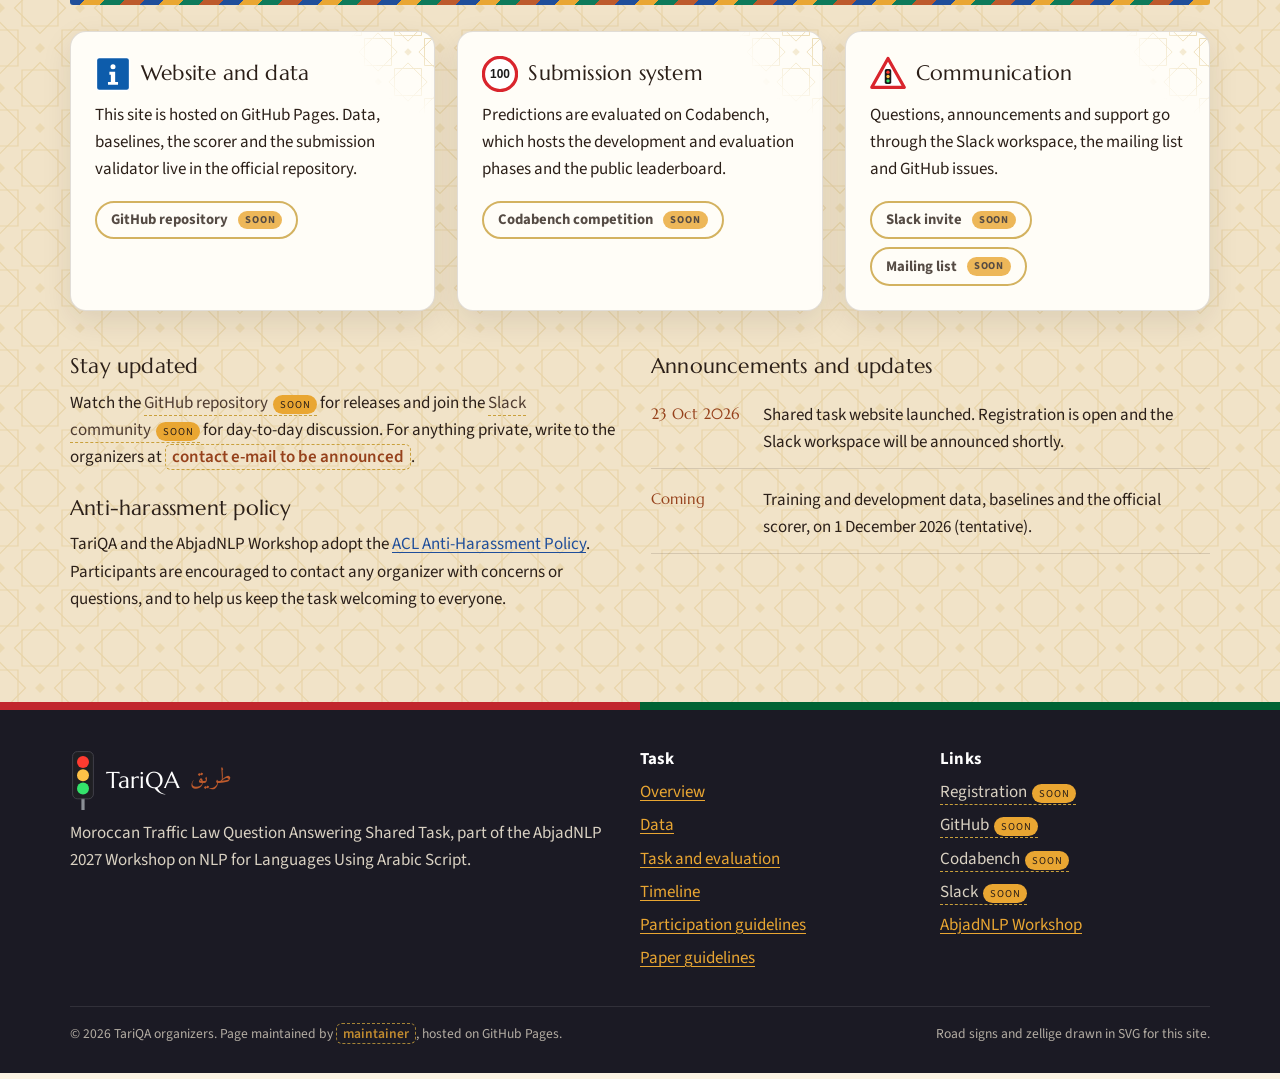
==== commit 84583e39: "fix: add language varieties statistic to index.html" ====
--- a/index.html
+++ b/index.html
@@ -522,6 +522,10 @@
         <div class="label">answer options per question</div>
       </div>
       <div class="stat">
+        <div class="figure sign-square"><span class="stack"><span>MSA</span><span>Darija</span></span></div>
+        <div class="label">language varieties in one test set</div>
+      </div>
+      <div class="stat">
         <div class="figure sign-diamond"><span>TBA</span></div>
         <div class="label">questions citing an article of Law 52-05</div>
       </div>
--- a/assets/css/style.css
+++ b/assets/css/style.css
@@ -410,6 +410,8 @@
    Dataset statistics drawn as road signs
    ========================================================================== */
 .stats { display: grid; grid-template-columns: repeat(5, minmax(0, 1fr)); gap: 18px; margin: 36px 0 12px; }
+#data .stats + h3 { margin-top: 64px; }
+#data .grid.grid-2 + .grid.grid-2 { margin-top: 64px; }
 @media (max-width: 900px) { .stats { grid-template-columns: repeat(3, minmax(0, 1fr)); } }
 @media (max-width: 560px) { .stats { grid-template-columns: repeat(2, minmax(0, 1fr)); } }
 .stat { display: flex; flex-direction: column; align-items: center; text-align: center; gap: 10px; }
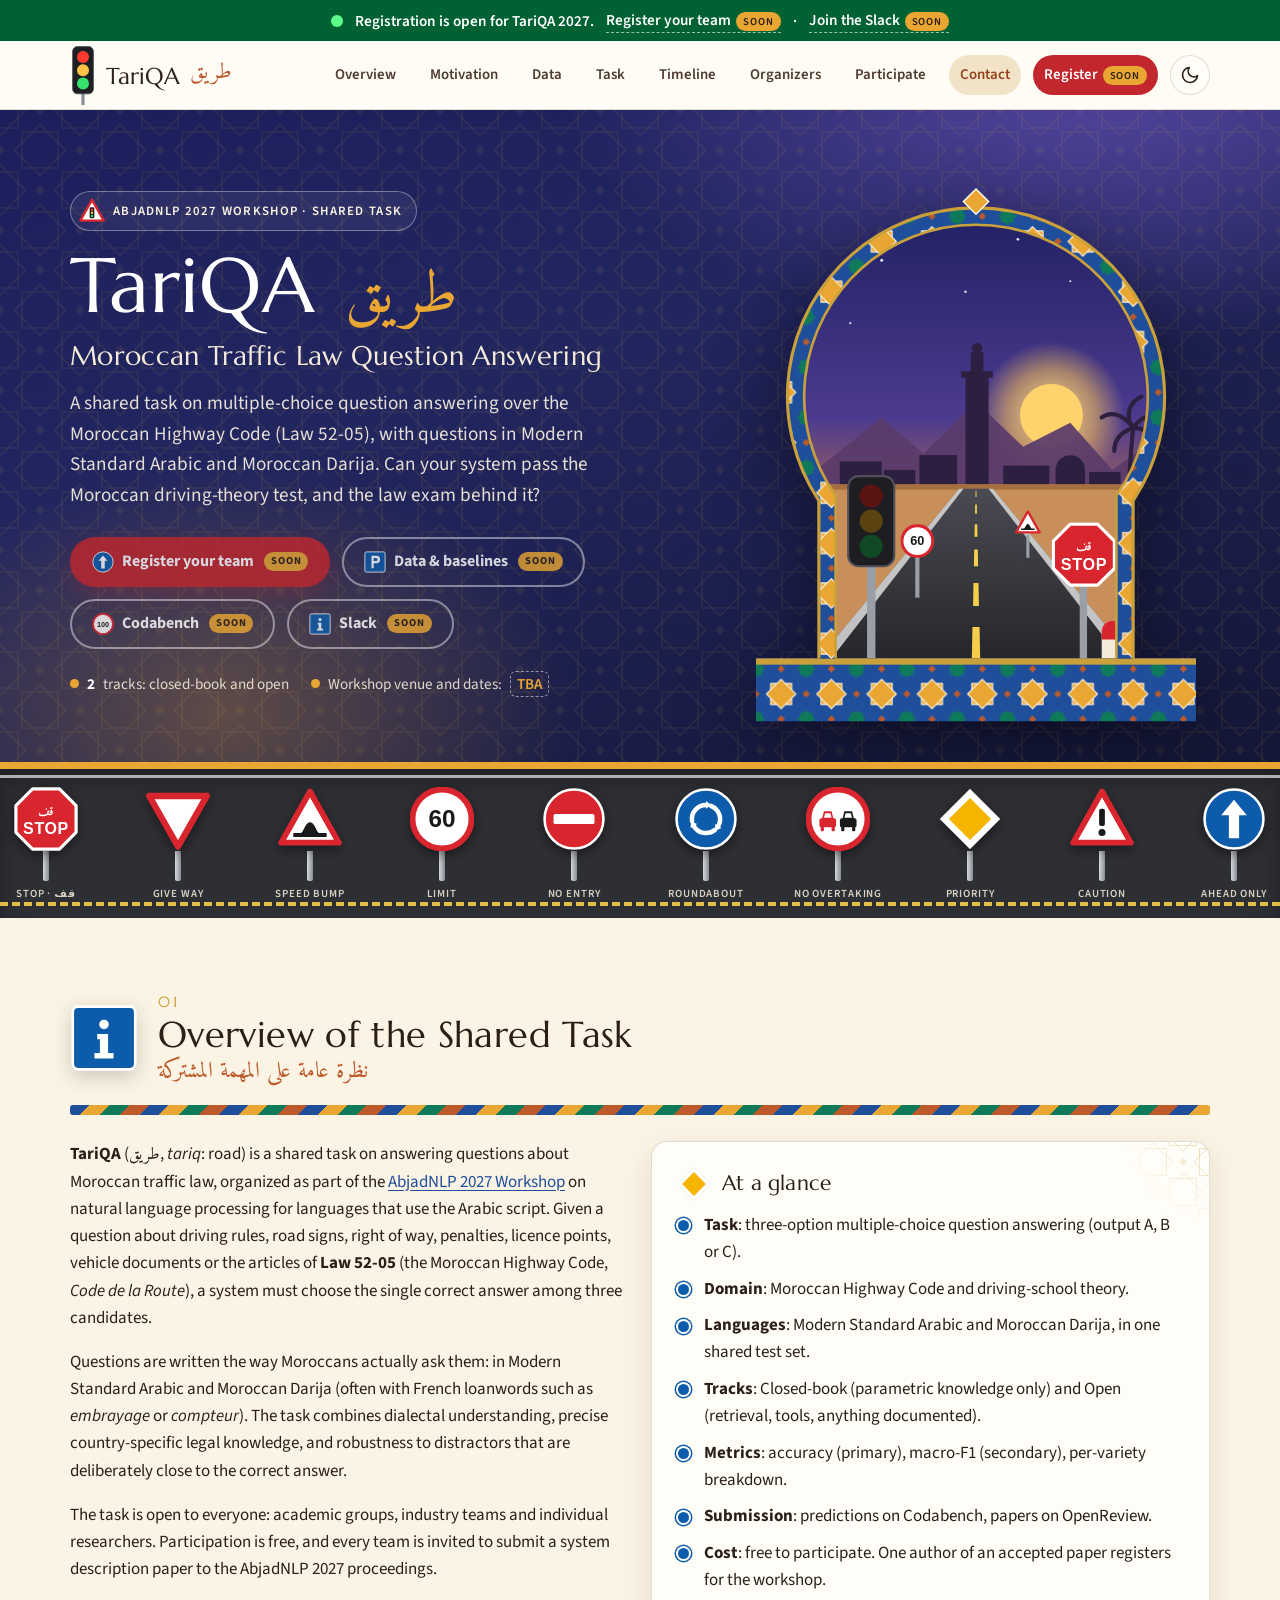
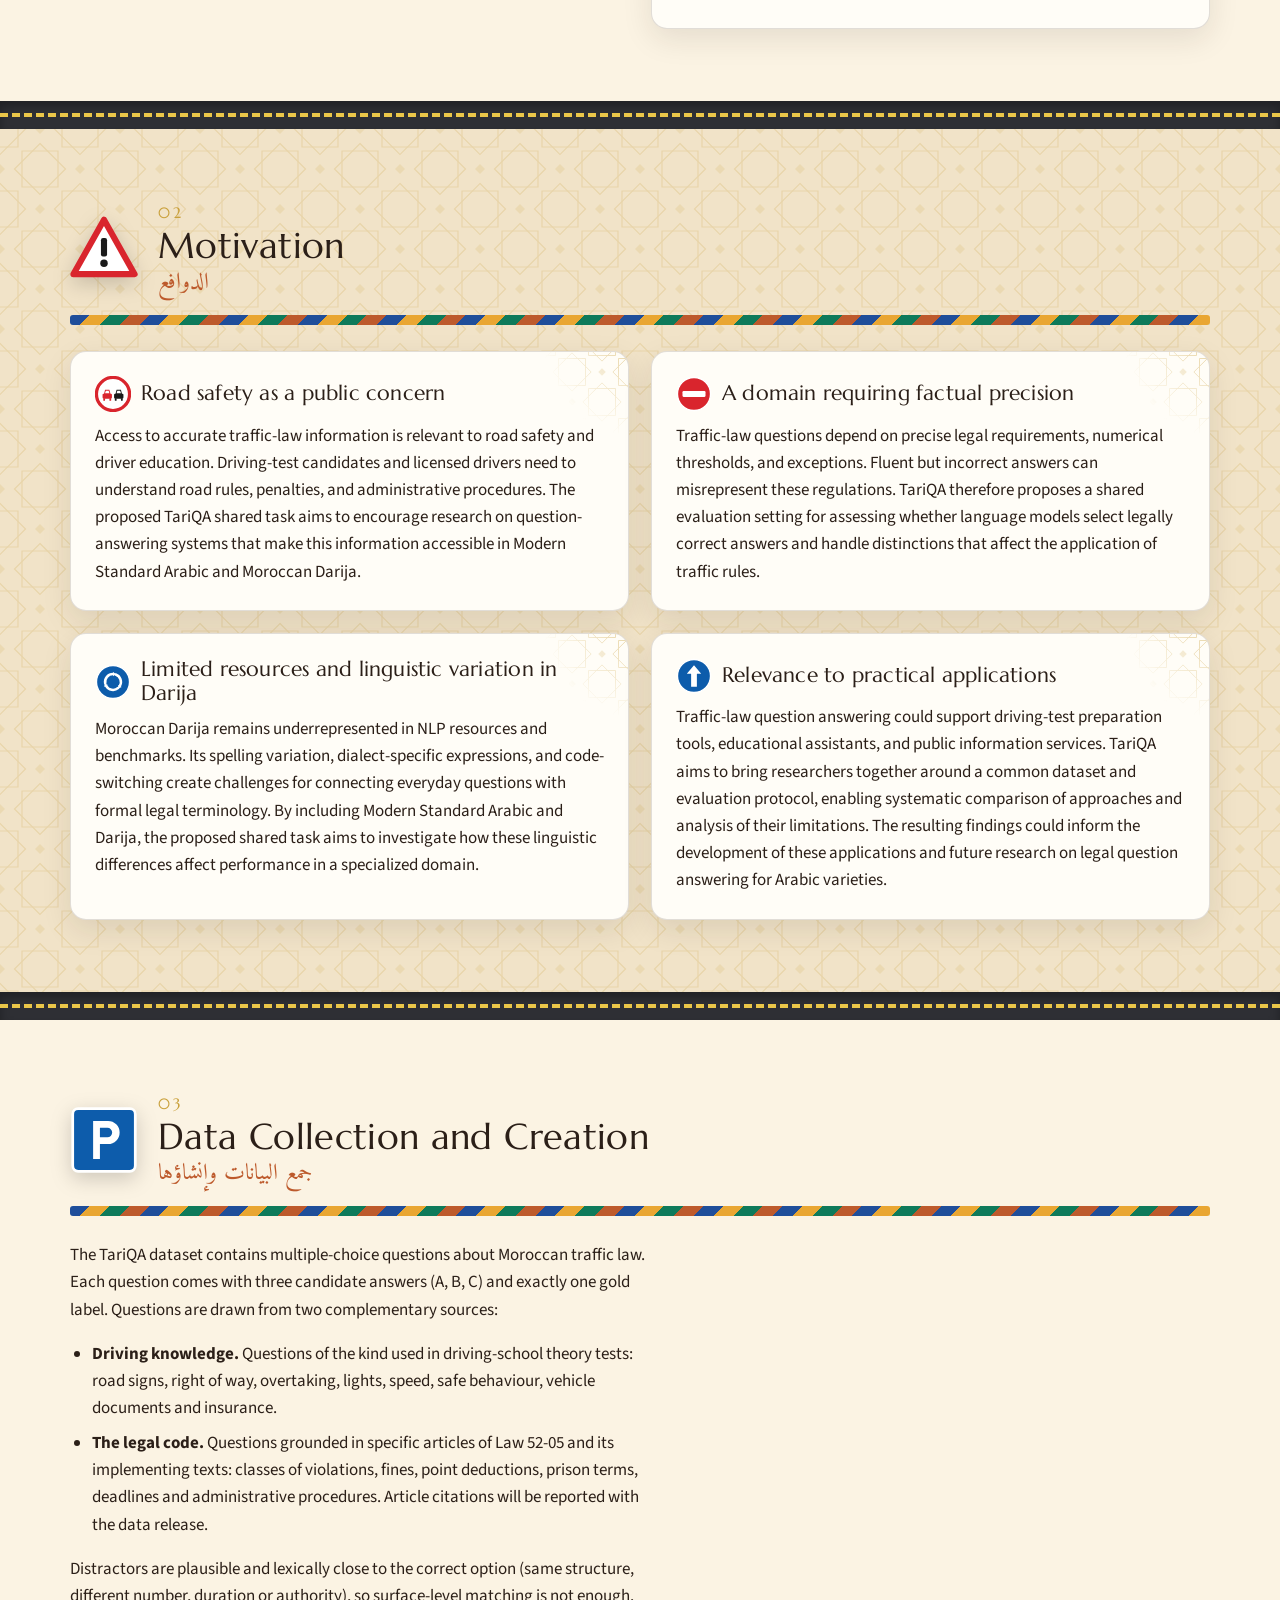
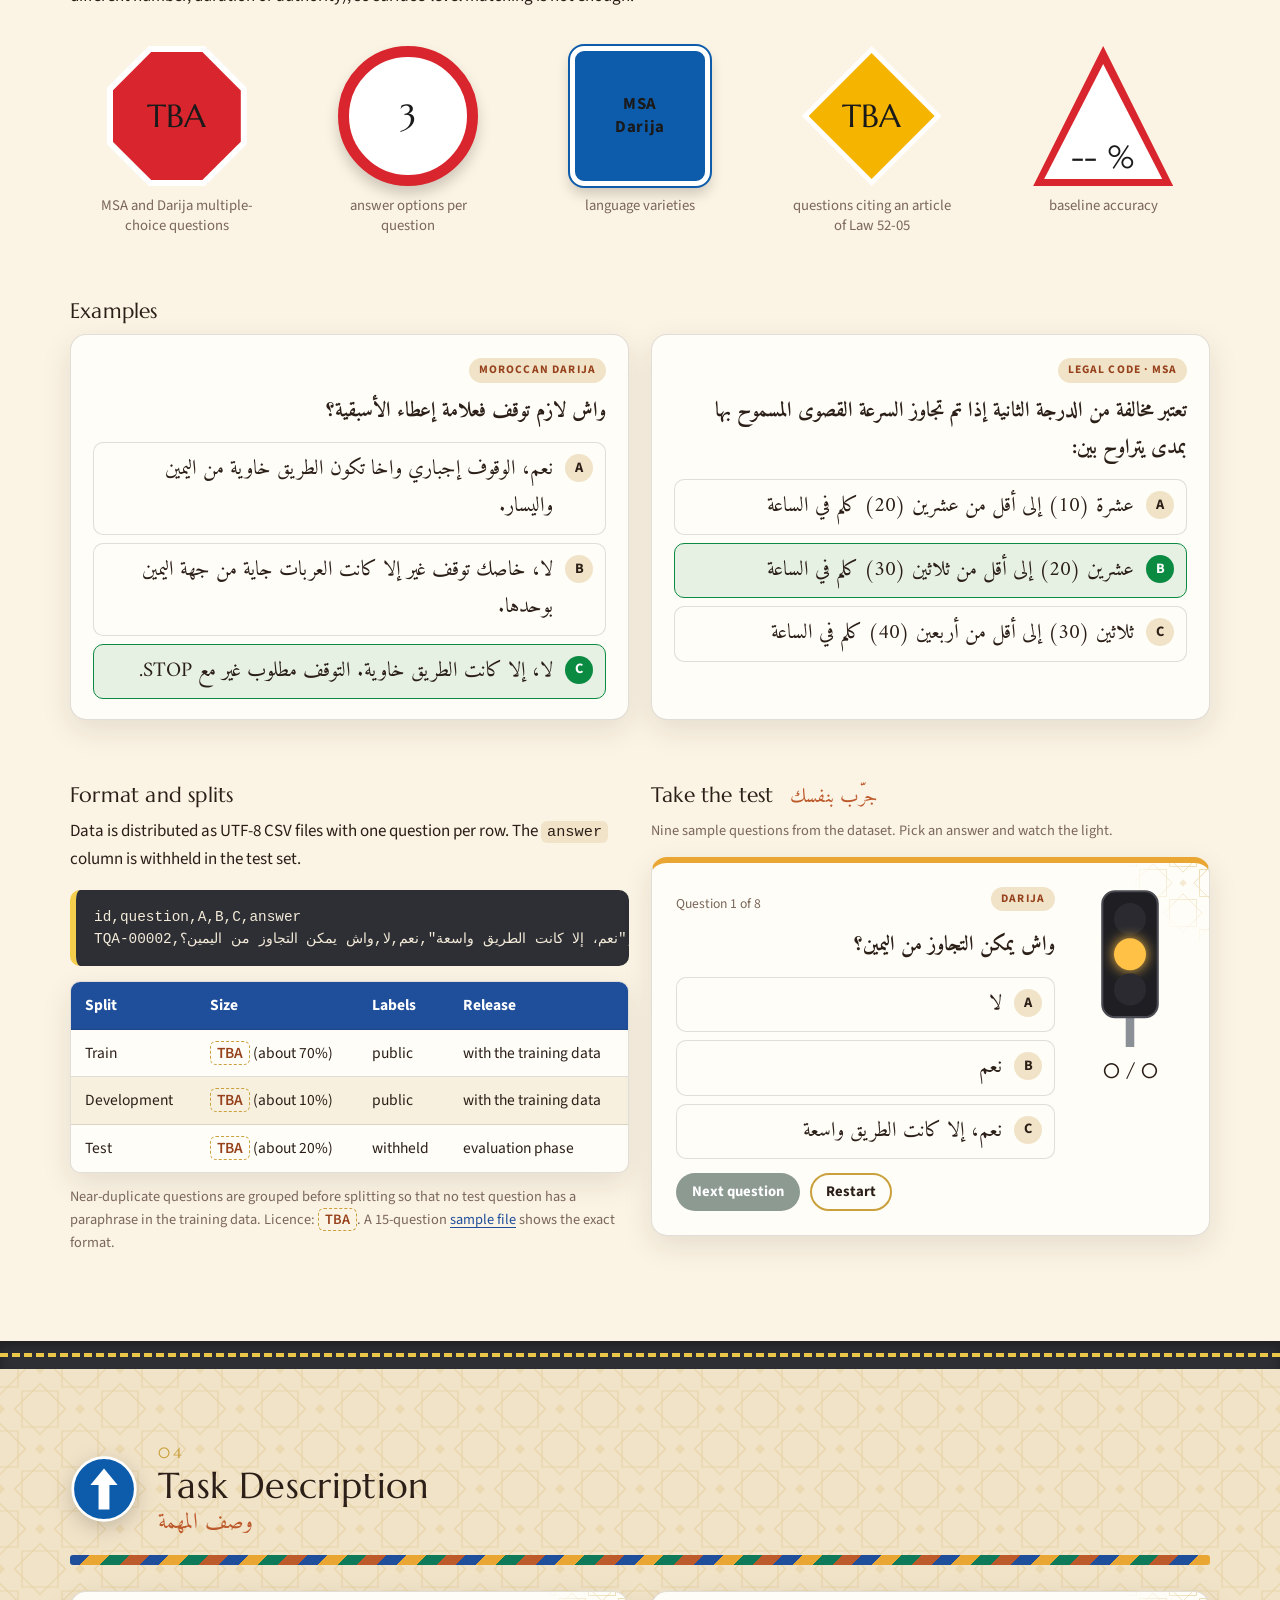
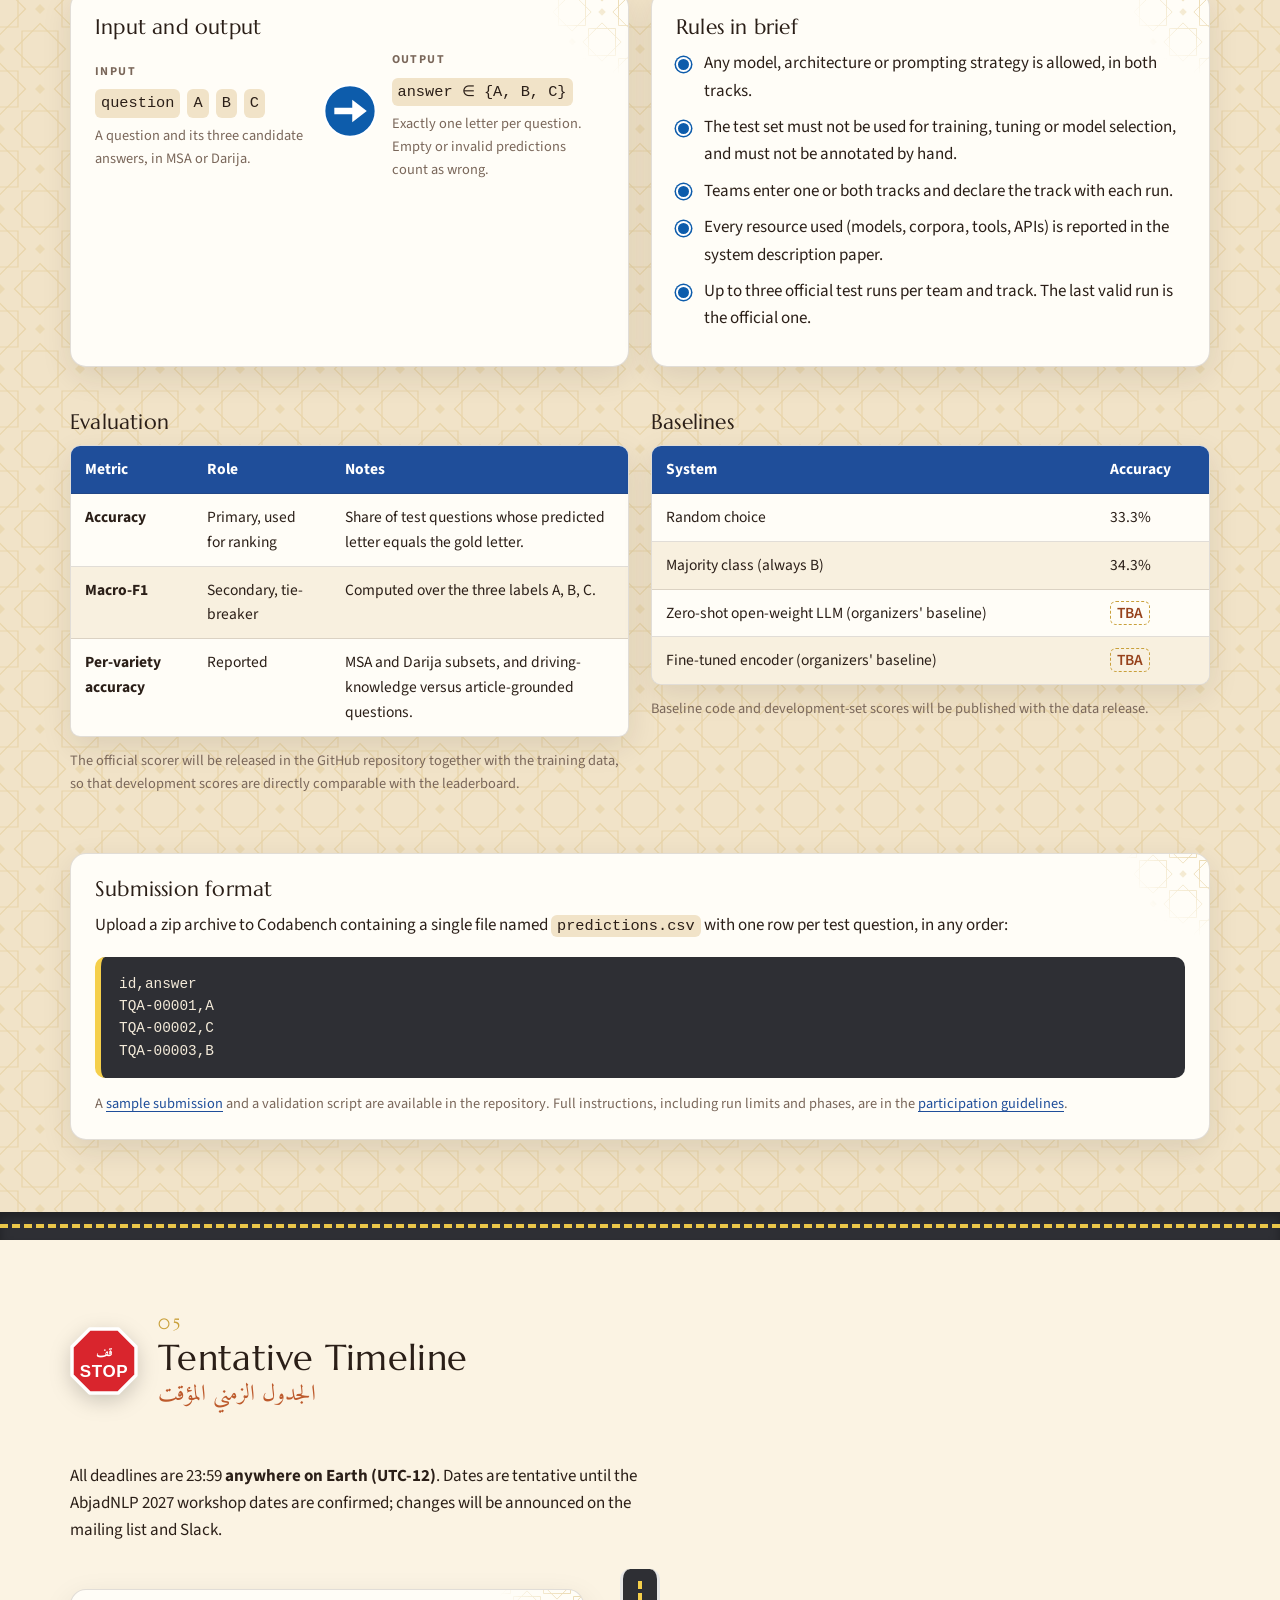
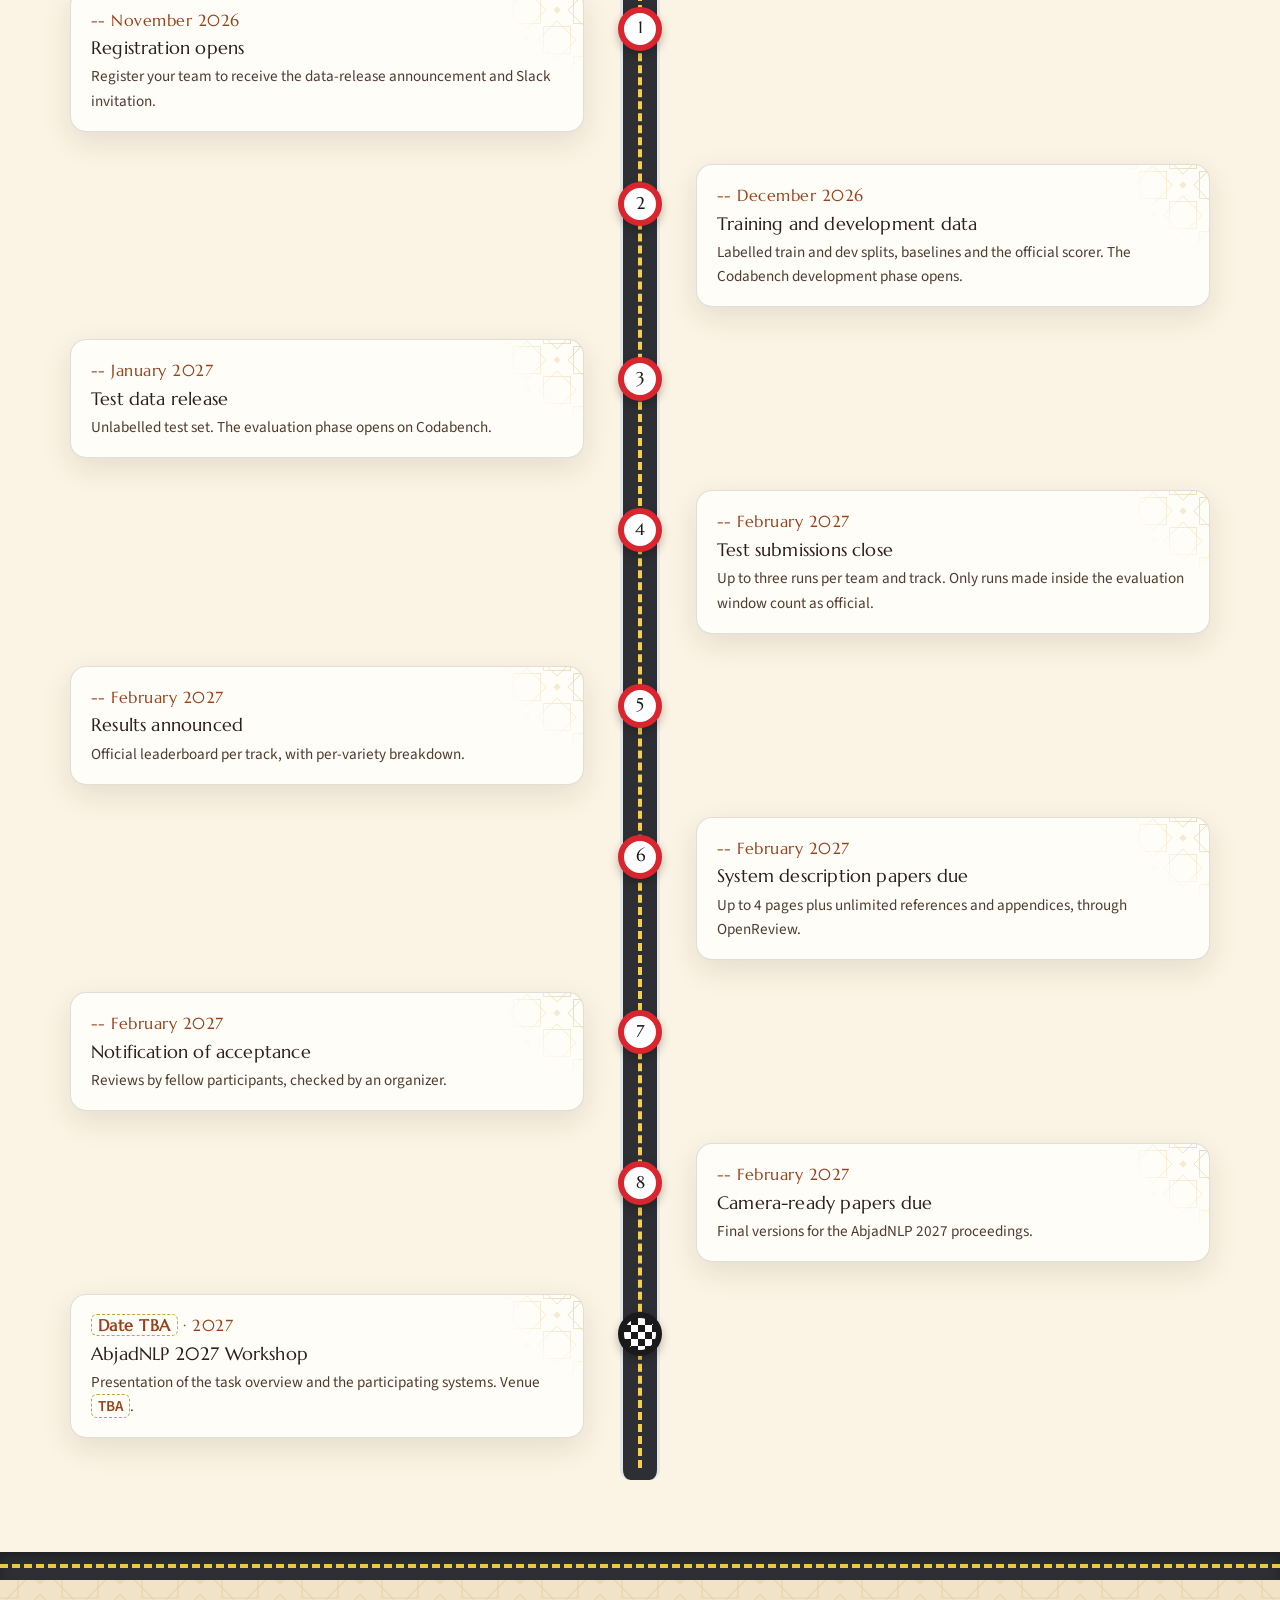
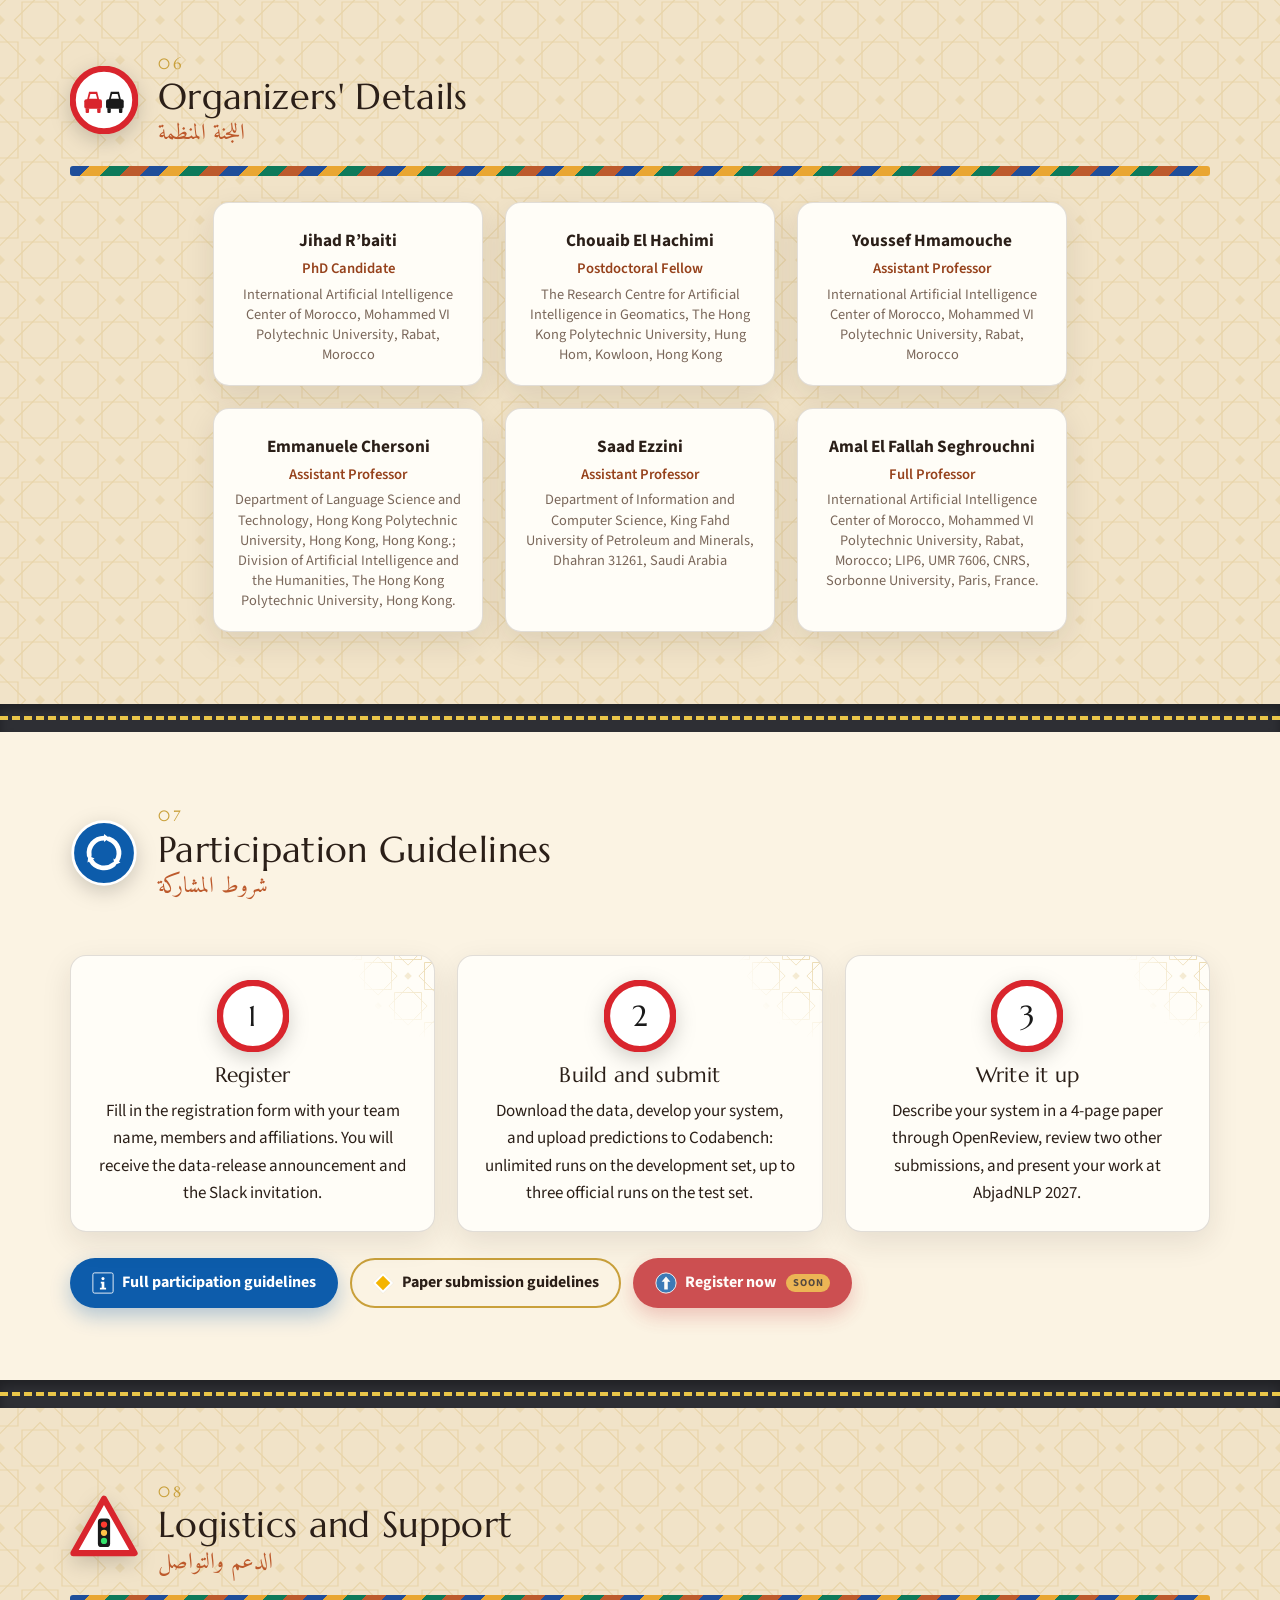
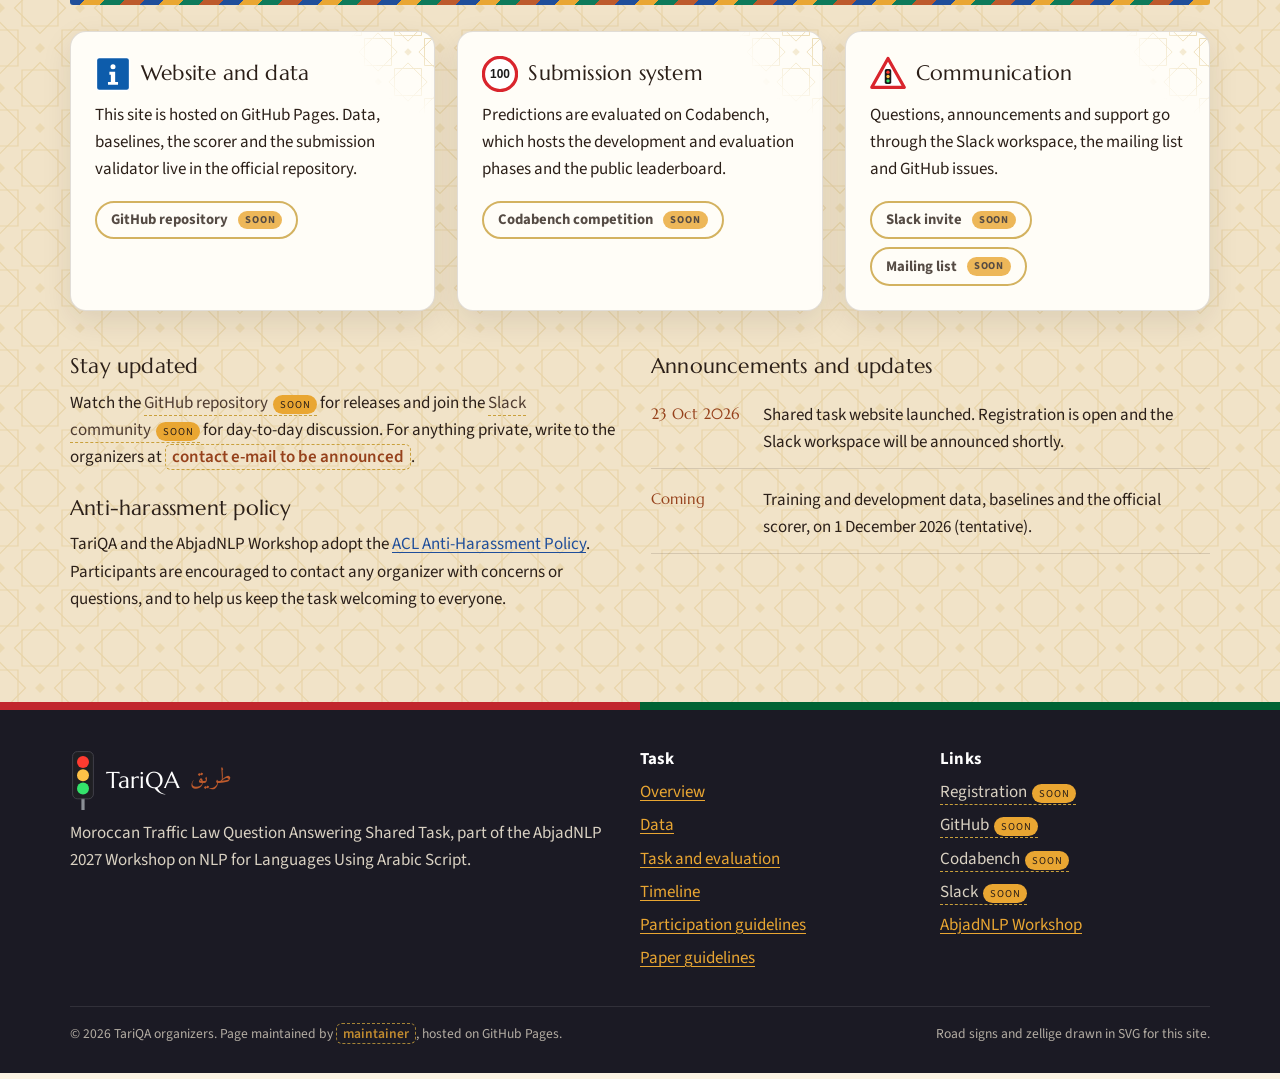
==== commit 7dedc662: "fix: update language varieties label in index.html and adjust nav-links gap in style.css" ====
--- a/index.html
+++ b/index.html
@@ -523,7 +523,7 @@
       </div>
       <div class="stat">
         <div class="figure sign-square"><span class="stack"><span>MSA</span><span>Darija</span></span></div>
-        <div class="label">language varieties in one test set</div>
+        <div class="label">language varieties</div>
       </div>
       <div class="stat">
         <div class="figure sign-diamond"><span>TBA</span></div>
--- a/assets/css/style.css
+++ b/assets/css/style.css
@@ -197,7 +197,7 @@
 .brand:hover { color: var(--text); }
 .brand svg { width: 26px; height: 60px; }
 .brand .brand-ar { font-family: var(--font-arabic); color: var(--terracotta); font-size: 1.4rem; margin-top: -4px; }
-.nav-links { display: flex; gap: 2px; list-style: none; margin: 0; padding: 0; }
+.nav-links { display: flex; gap: 12px; list-style: none; margin: 0; padding: 0; }
 .nav-links li { margin: 0; }
 .nav-links a {
   display: block; padding: 8px 11px; border-radius: 999px; color: var(--text-2);
@@ -222,7 +222,7 @@
   .nav-links {
     display: none; position: absolute; top: calc(100% + 1px); left: 0; right: 0;
     flex-direction: column; background: var(--surface); border-bottom: 1px solid var(--line);
-    padding: 10px 12px 14px; box-shadow: 0 12px 24px rgba(0, 0, 0, 0.12); gap: 2px;
+    padding: 10px 12px 14px; box-shadow: 0 12px 24px rgba(0, 0, 0, 0.12); gap: 8px;
   }
   .nav.open .nav-links { display: flex; }
   .nav-links a { padding: 10px 14px; border-radius: 10px; }
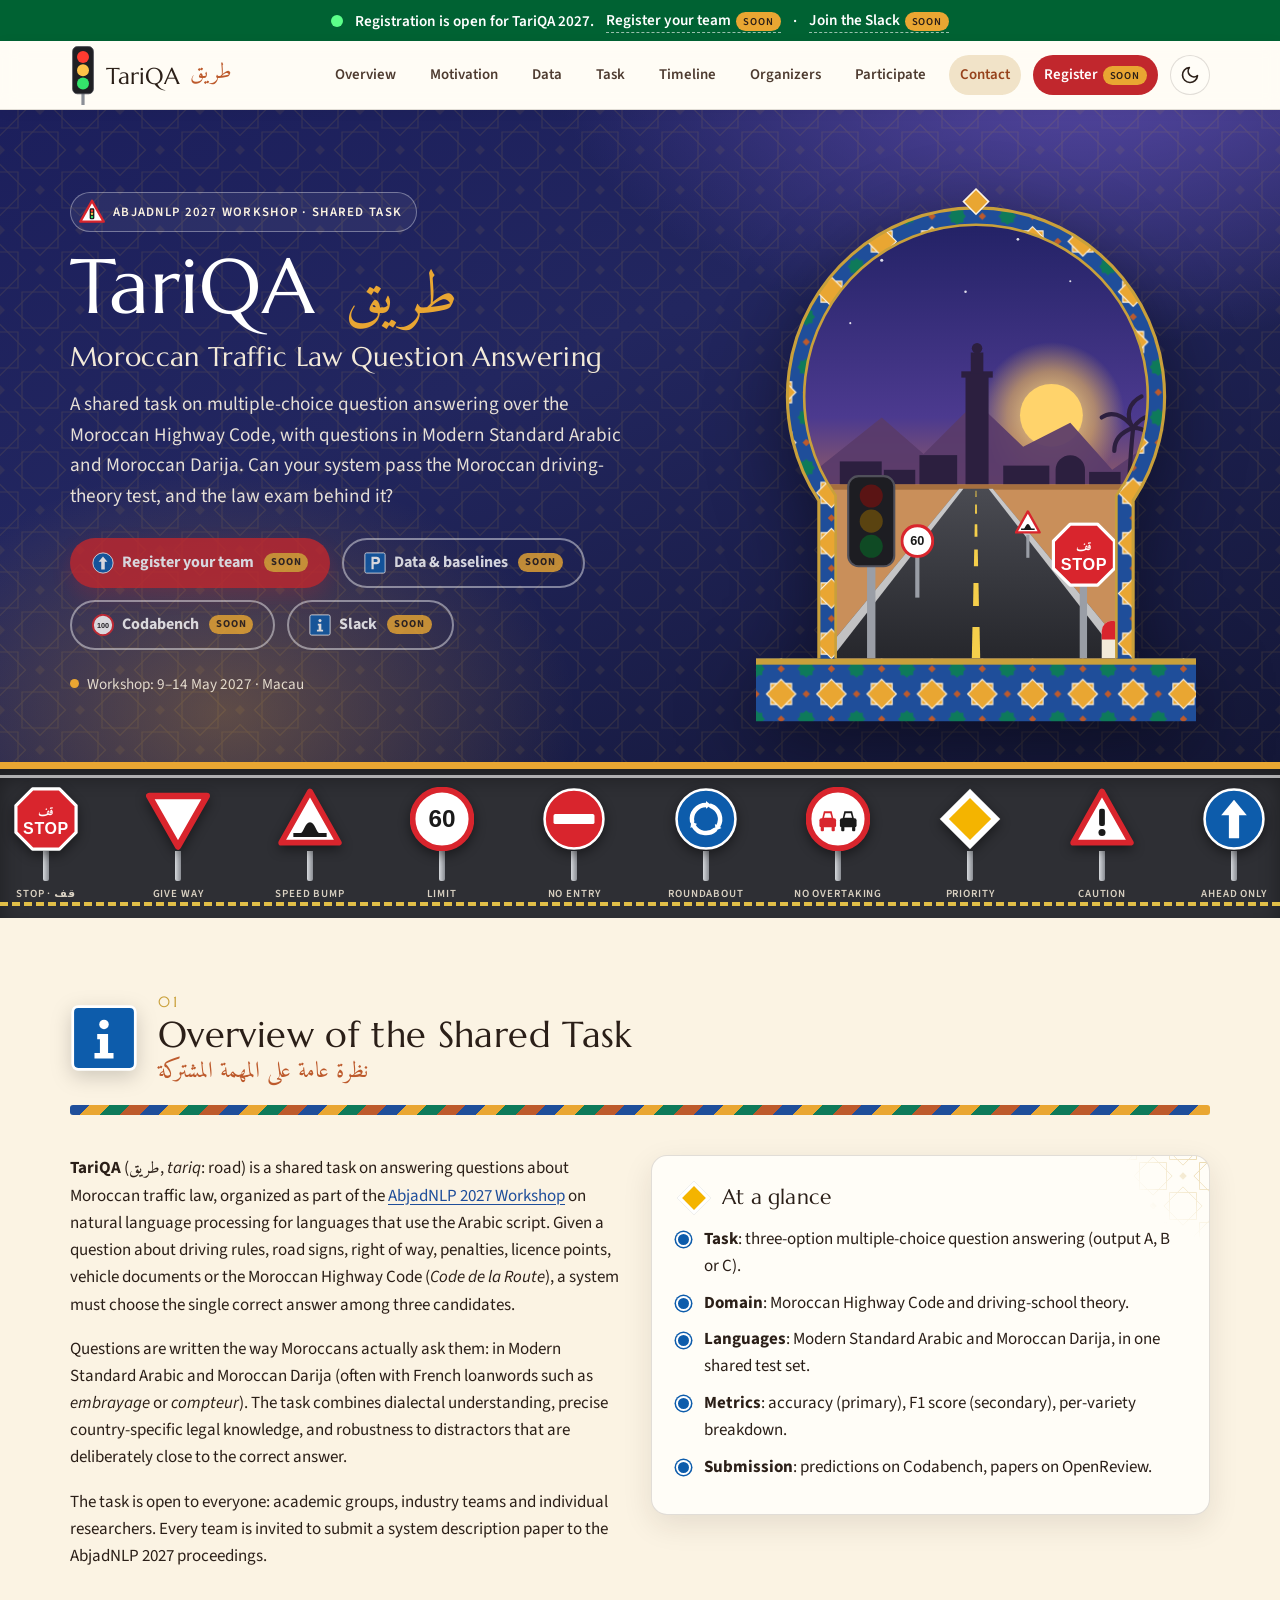
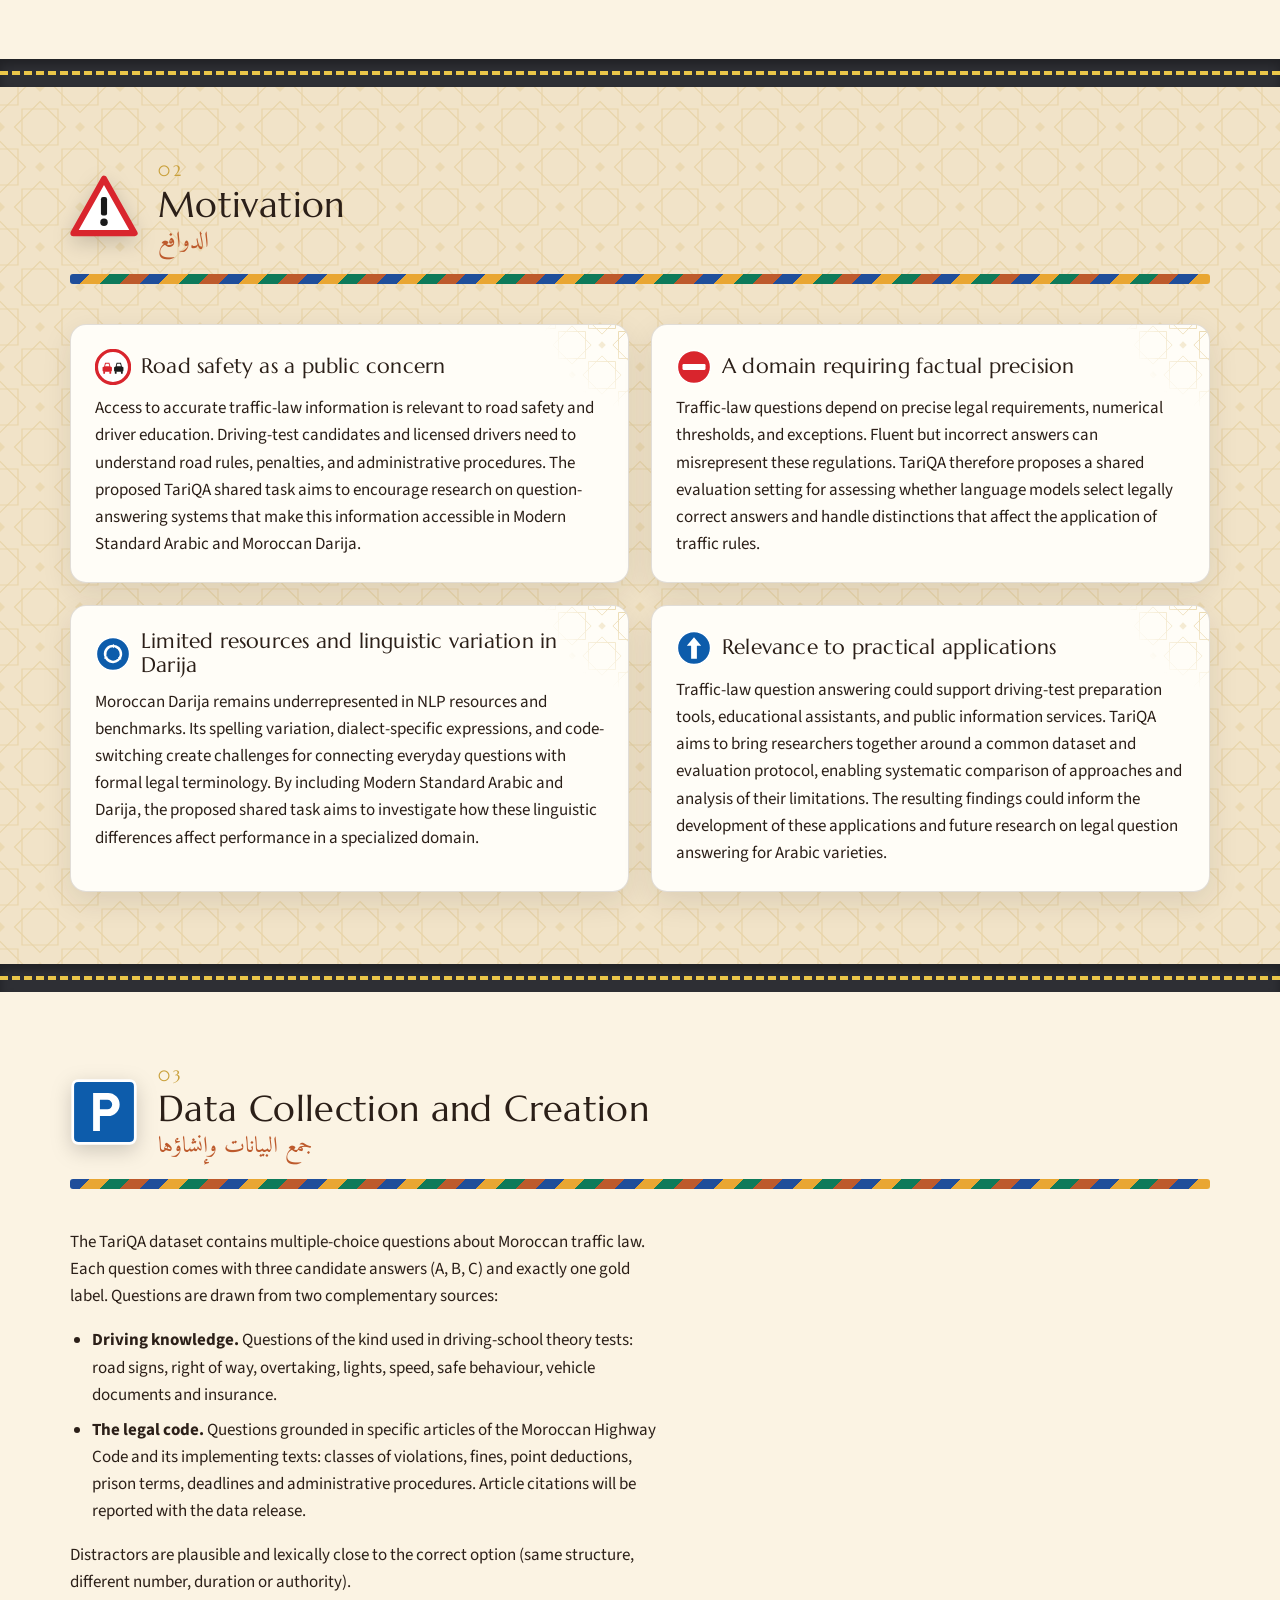
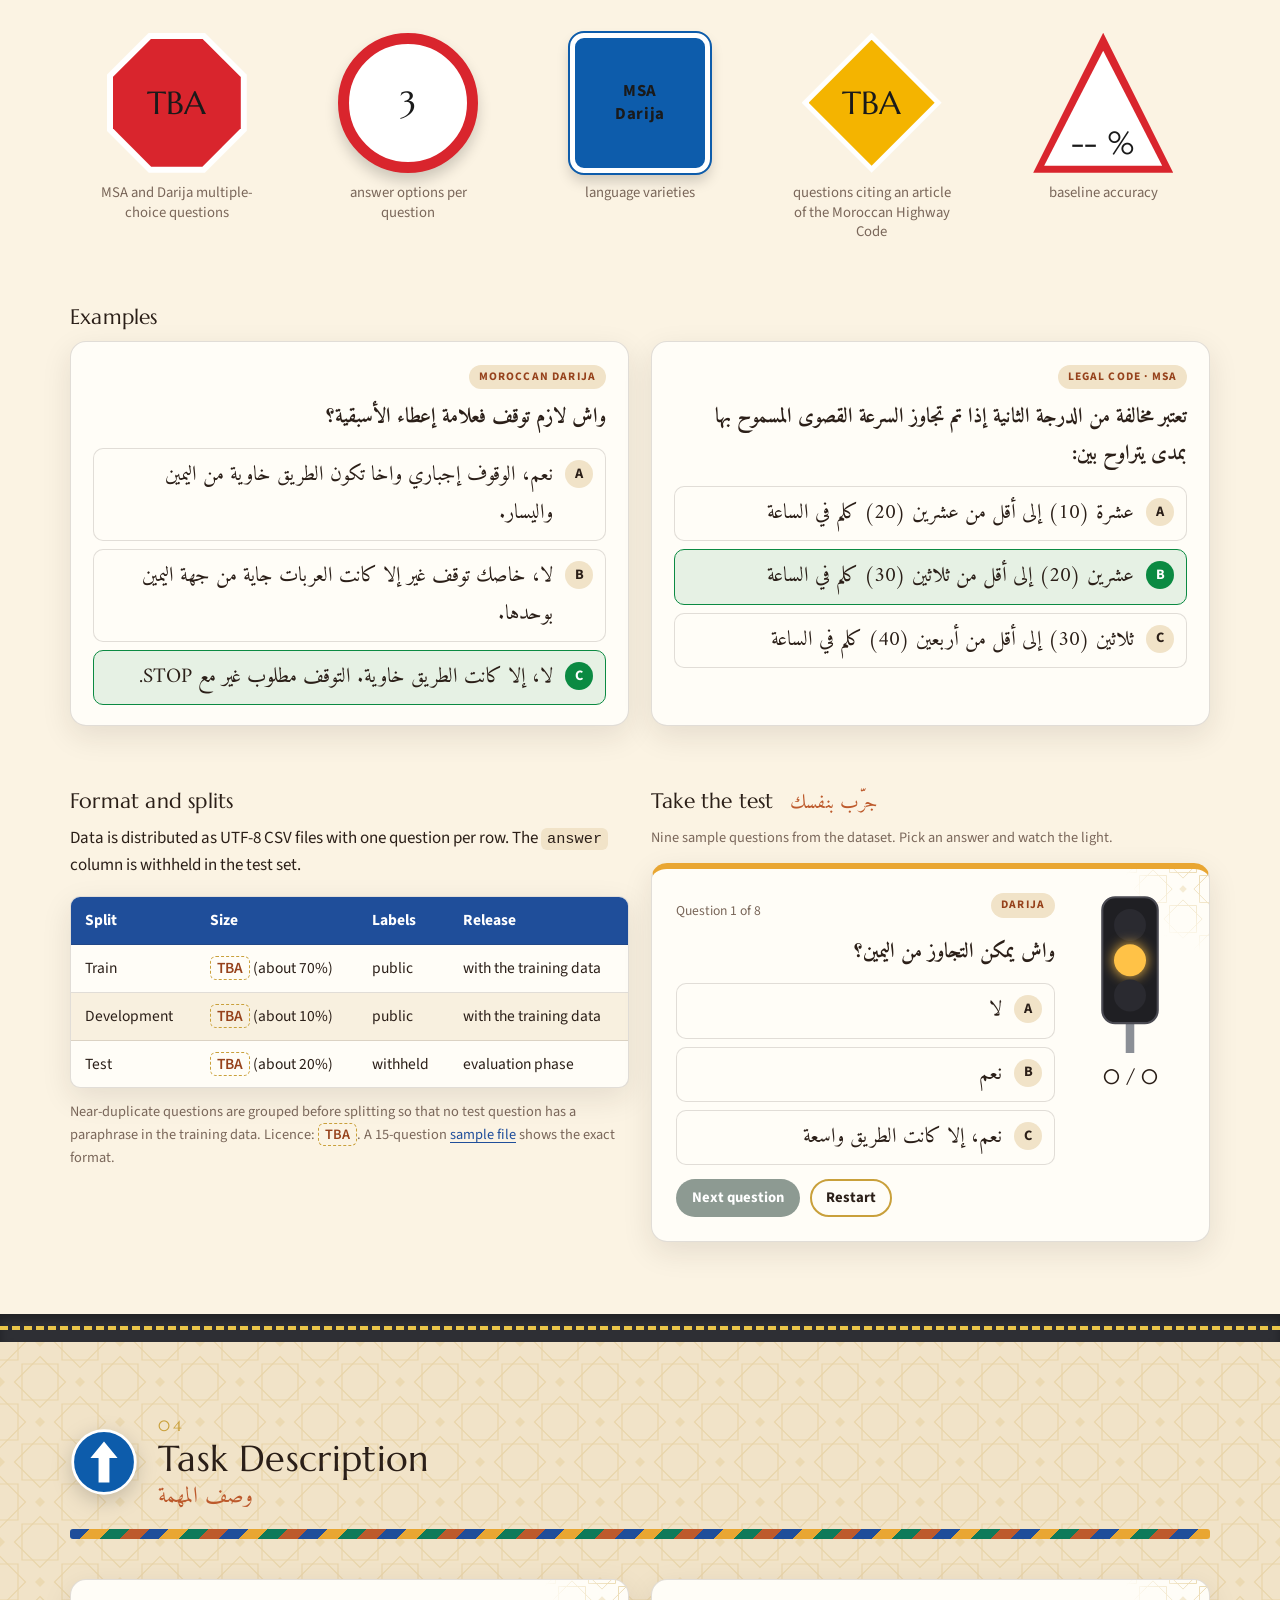
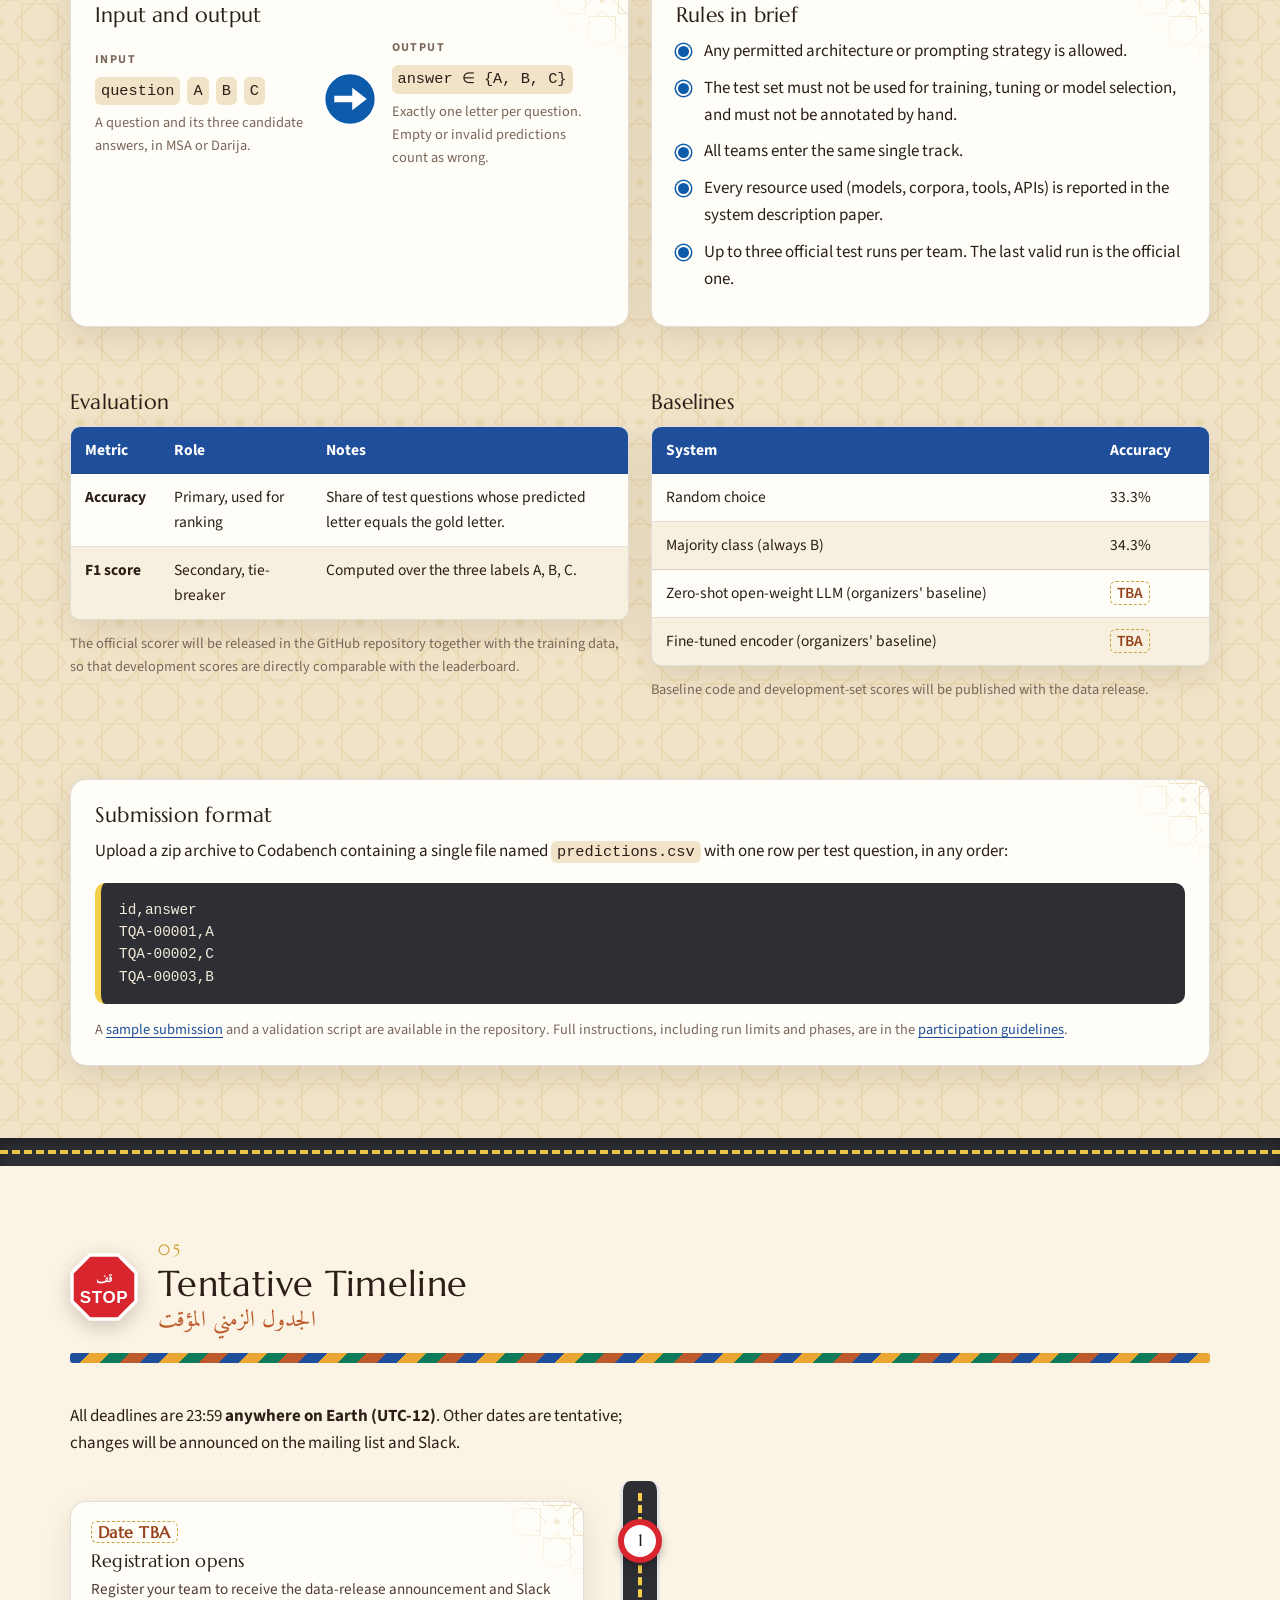
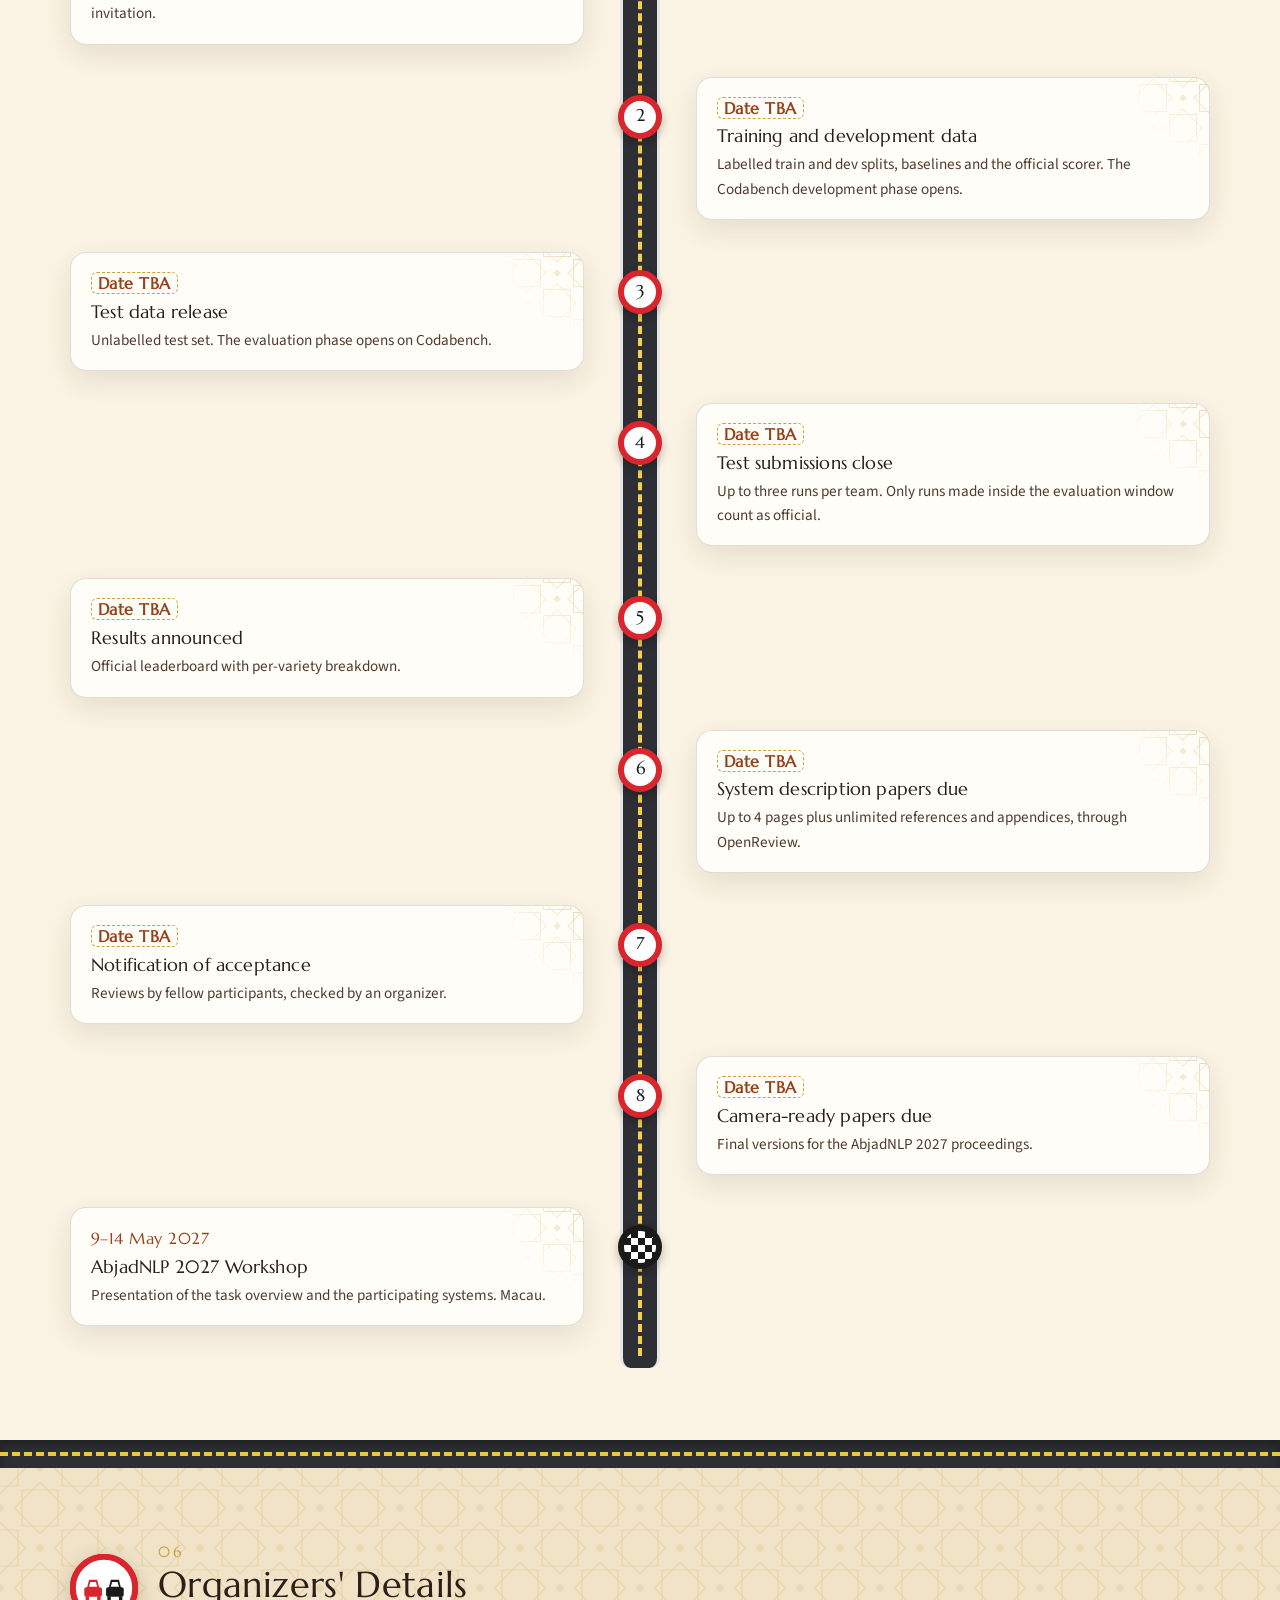
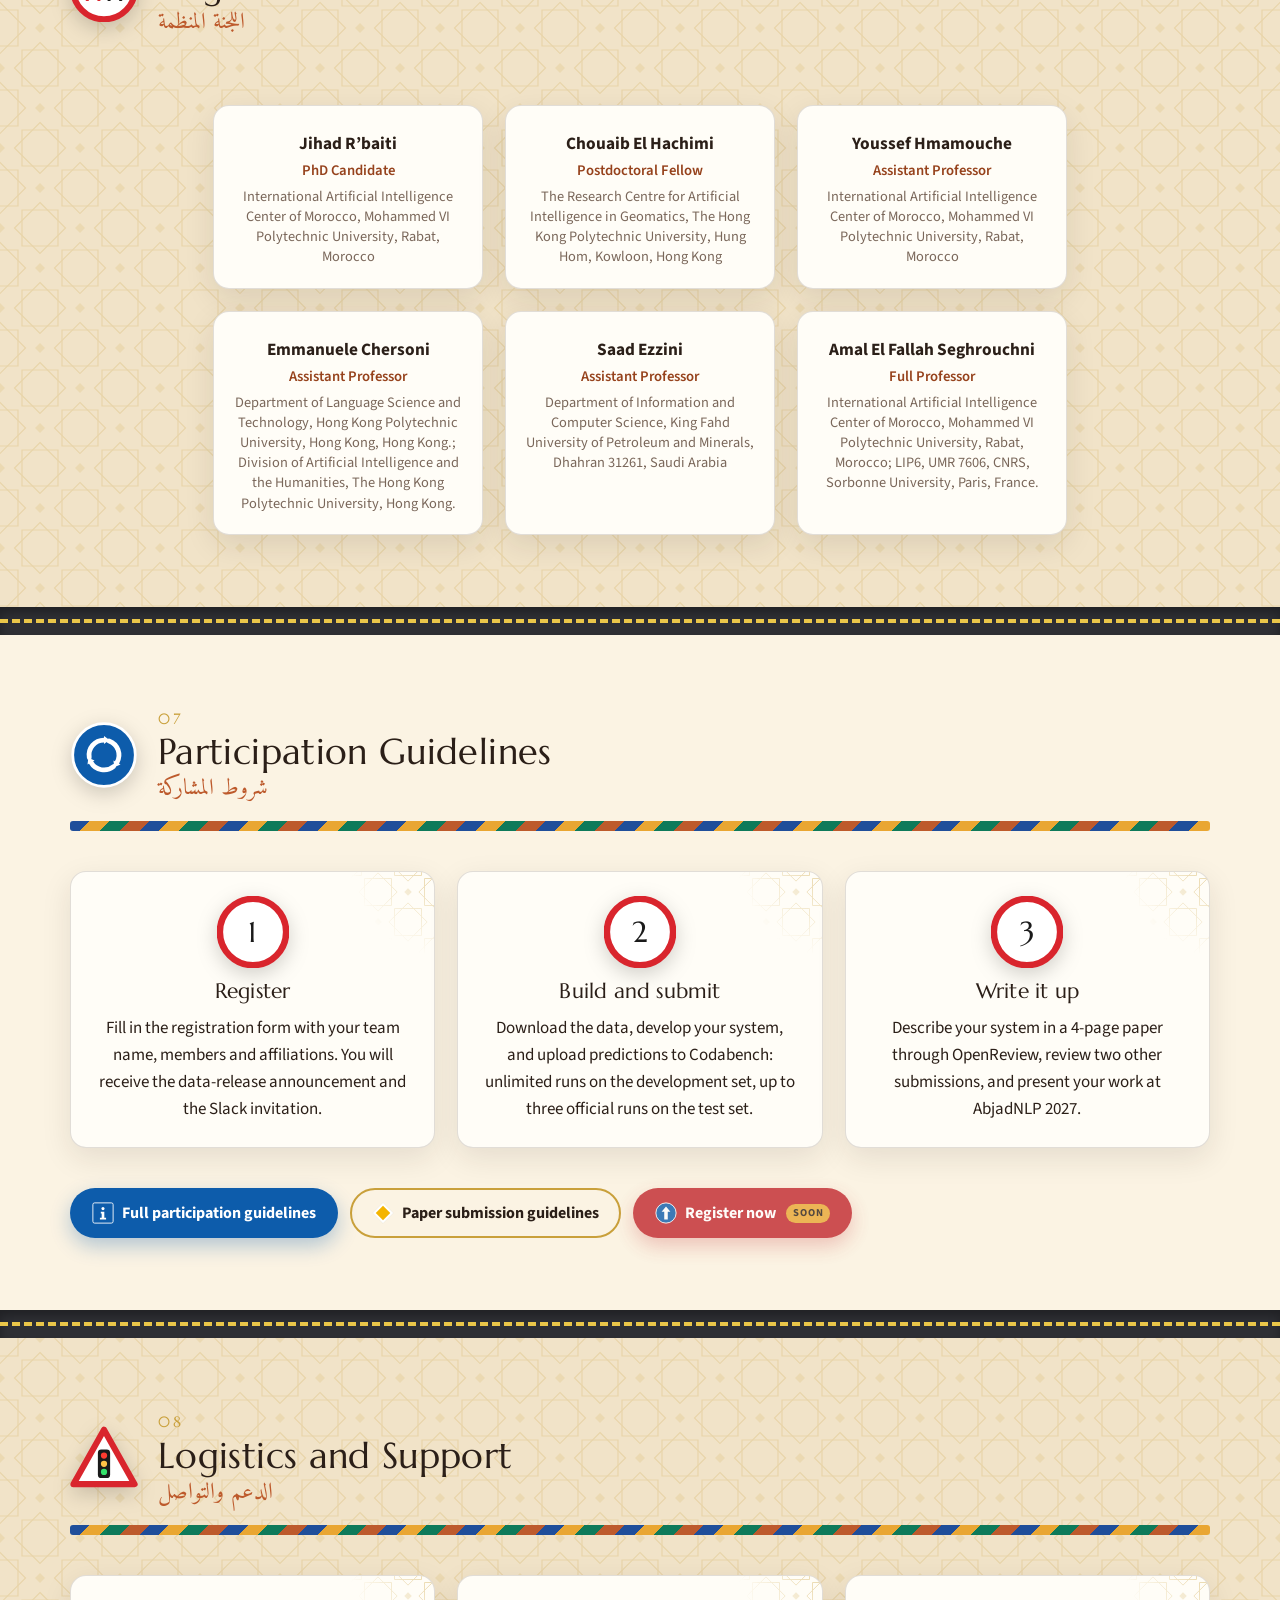
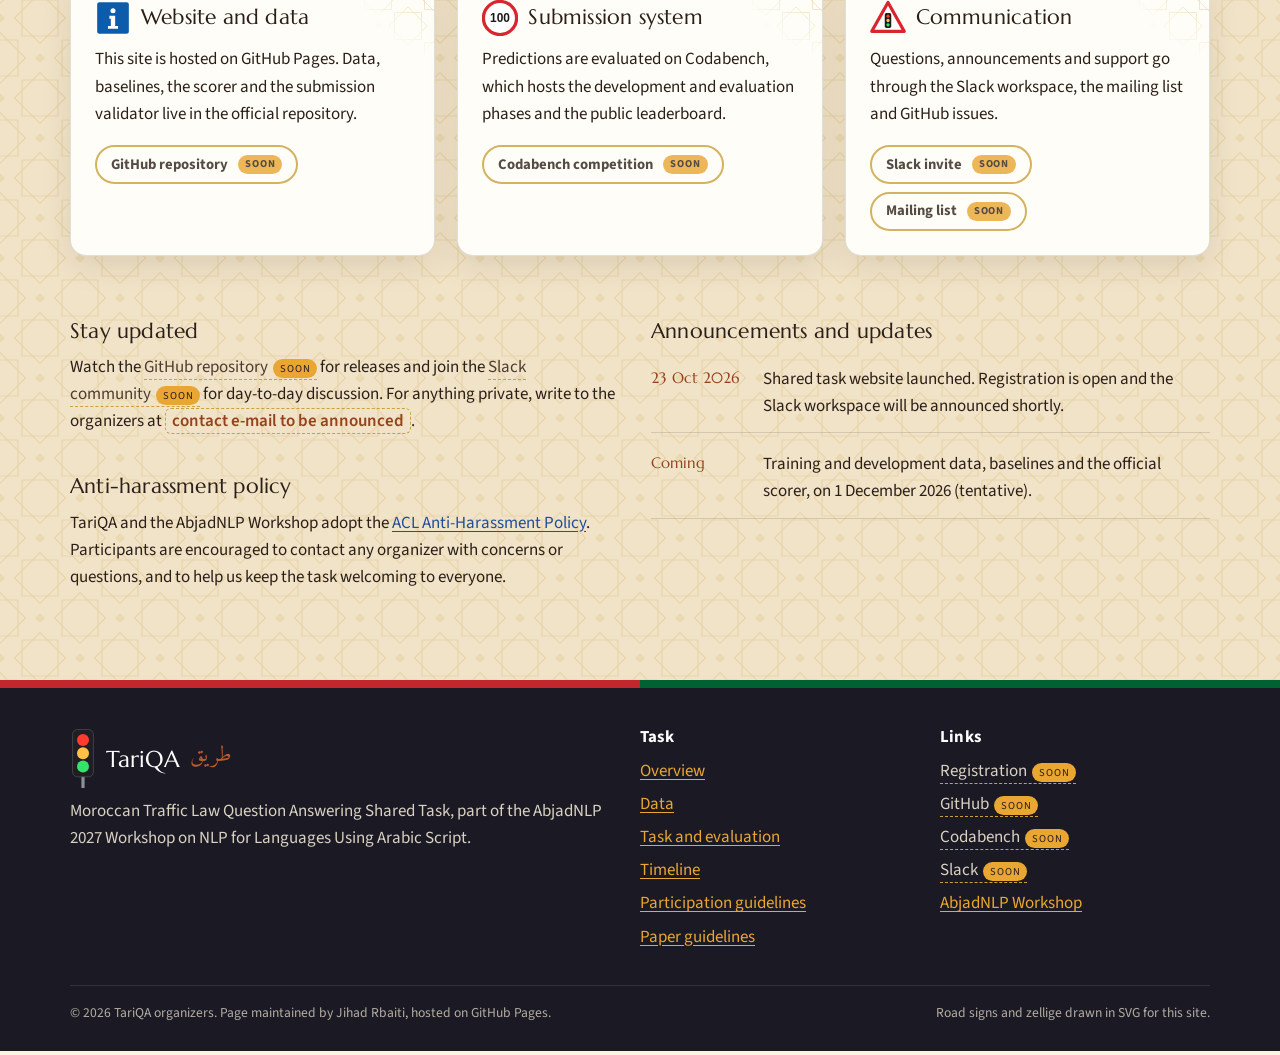
==== commit 426a66be: "Updated versions" ====
--- a/index.html
+++ b/index.html
@@ -4,7 +4,7 @@
 <meta charset="utf-8">
 <meta name="viewport" content="width=device-width, initial-scale=1">
 <title>TariQA 2027 · Moroccan Traffic Law QA Shared Task</title>
-<meta name="description" content="TariQA: a shared task on multiple-choice question answering over Moroccan traffic law (Law 52-05, the Highway Code) in Modern Standard Arabic and Moroccan Darija, hosted at the AbjadNLP 2027 Workshop.">
+<meta name="description" content="TariQA: a shared task on multiple-choice question answering over Moroccan traffic law and the Highway Code in Modern Standard Arabic and Moroccan Darija, hosted at the AbjadNLP 2027 Workshop.">
 <meta property="og:title" content="TariQA 2027 · Moroccan Traffic Law QA Shared Task">
 <meta property="og:description" content="Can your system pass the Moroccan driving-theory test, and the law exam behind it? Register for the TariQA shared task at AbjadNLP 2027.">
 <meta property="og:type" content="website">
@@ -208,8 +208,8 @@
         <span class="h1-sub">Moroccan Traffic Law Question Answering</span>
       </h1>
       <p class="lead">
-        A shared task on multiple-choice question answering over the Moroccan Highway Code
-        (Law 52-05), with questions in Modern Standard Arabic and Moroccan Darija.
+        A shared task on multiple-choice question answering over the Moroccan Highway Code,
+        with questions in Modern Standard Arabic and Moroccan Darija.
         Can your system pass the Moroccan driving-theory test, and the law exam behind it?
       </p>
       <div class="hero-ctas">
@@ -219,8 +219,7 @@
         <a class="btn btn-outline on-dark" data-link="slack"><svg aria-hidden="true"><use href="#sign-info"/></svg> Slack</a>
       </div>
       <ul class="hero-meta">
-        <li><strong>2</strong> tracks: closed-book and open</li>
-        <li>Workshop venue and dates: <span class="tba">TBA</span></li>
+        <li>Workshop: 9–14 May 2027 · Macau</li>
       </ul>
     </div>
 
@@ -410,8 +409,8 @@
           answering questions about Moroccan traffic law, organized as part of the
           <a data-link="workshop">AbjadNLP 2027 Workshop</a> on natural language processing for languages that use
           the Arabic script. Given a question about driving rules, road signs, right of way, penalties, licence
-          points, vehicle documents or the articles of <strong>Law 52-05</strong> (the Moroccan Highway Code,
-          <em>Code de la Route</em>), a system must choose the single correct answer among three candidates.
+          points, vehicle documents or the Moroccan Highway Code (<em>Code de la Route</em>), a system must choose
+          the single correct answer among three candidates.
         </p>
         <p>
           Questions are written the way Moroccans actually ask them: in Modern Standard Arabic and
@@ -421,20 +420,17 @@
         </p>
         <p>
           The task is open to everyone: academic groups, industry teams and individual researchers.
-          Participation is free, and every team is invited to submit a system description paper to the
-          AbjadNLP 2027 proceedings.
+          Every team is invited to submit a system description paper to the AbjadNLP 2027 proceedings.
         </p>
       </div>
-      <div class="card reveal">
+      <div class="card reveal overview-glance">
         <h3><svg class="card-icon" aria-hidden="true"><use href="#sign-priority"/></svg> At a glance</h3>
         <ul class="checklist">
           <li><strong>Task</strong>: three-option multiple-choice question answering (output A, B or C).</li>
           <li><strong>Domain</strong>: Moroccan Highway Code and driving-school theory.</li>
           <li><strong>Languages</strong>: Modern Standard Arabic and Moroccan Darija, in one shared test set.</li>
-          <li><strong>Tracks</strong>: Closed-book (parametric knowledge only) and Open (retrieval, tools, anything documented).</li>
-          <li><strong>Metrics</strong>: accuracy (primary), macro-F1 (secondary), per-variety breakdown.</li>
+          <li><strong>Metrics</strong>: accuracy (primary), F1 score (secondary), per-variety breakdown.</li>
           <li><strong>Submission</strong>: predictions on Codabench, papers on OpenReview.</li>
-          <li><strong>Cost</strong>: free to participate. One author of an accepted paper registers for the workshop.</li>
         </ul>
       </div>
     </div>
@@ -503,11 +499,11 @@
       </p>
       <ul>
         <li><strong>Driving knowledge.</strong> Questions of the kind used in driving-school theory tests: road signs, right of way, overtaking, lights, speed, safe behaviour, vehicle documents and insurance.</li>
-        <li><strong>The legal code.</strong> Questions grounded in specific articles of Law 52-05 and its implementing texts: classes of violations, fines, point deductions, prison terms, deadlines and administrative procedures. Article citations will be reported with the data release.</li>
+        <li><strong>The legal code.</strong> Questions grounded in specific articles of the Moroccan Highway Code and its implementing texts: classes of violations, fines, point deductions, prison terms, deadlines and administrative procedures. Article citations will be reported with the data release.</li>
       </ul>
       <p>
         Distractors are plausible and lexically close to the correct option (same structure, different number,
-        duration or authority), so surface-level matching is not enough.
+        duration or authority).
       </p>
     </div>
 
@@ -527,7 +523,7 @@
       </div>
       <div class="stat">
         <div class="figure sign-diamond"><span>TBA</span></div>
-        <div class="label">questions citing an article of Law 52-05</div>
+        <div class="label">questions citing an article of the Moroccan Highway Code</div>
       </div>
       <div class="stat">
         <div class="figure sign-tri"><span> -- %</span></div>
@@ -561,8 +557,6 @@
       <div class="reveal">
         <h3>Format and splits</h3>
         <p>Data is distributed as UTF-8 CSV files with one question per row. The <code>answer</code> column is withheld in the test set.</p>
-<pre><code>id,question,A,B,C,answer
-TQA-00002,<bdi>واش يمكن التجاوز من اليمين؟</bdi>,<bdi>لا</bdi>,<bdi>نعم</bdi>,"<bdi>نعم، إلا كانت الطريق واسعة</bdi>",A</code></pre>
         <table class="tbl mt-1">
           <thead><tr><th>Split</th><th>Size</th><th>Labels</th><th>Release</th></tr></thead>
           <tbody>
@@ -645,11 +639,11 @@
       <div class="card reveal">
         <h3>Rules in brief</h3>
         <ul class="checklist">
-          <li>Any model, architecture or prompting strategy is allowed, in both tracks.</li>
+          <li>Any permitted architecture or prompting strategy is allowed.</li>
           <li>The test set must not be used for training, tuning or model selection, and must not be annotated by hand.</li>
-          <li>Teams enter one or both tracks and declare the track with each run.</li>
+          <li>All teams enter the same single track.</li>
           <li>Every resource used (models, corpora, tools, APIs) is reported in the system description paper.</li>
-          <li>Up to three official test runs per team and track. The last valid run is the official one.</li>
+          <li>Up to three official test runs per team. The last valid run is the official one.</li>
         </ul>
       </div>
     </div>
@@ -661,8 +655,7 @@
           <thead><tr><th>Metric</th><th>Role</th><th>Notes</th></tr></thead>
           <tbody>
             <tr><td><strong>Accuracy</strong></td><td>Primary, used for ranking</td><td>Share of test questions whose predicted letter equals the gold letter.</td></tr>
-            <tr><td><strong>Macro-F1</strong></td><td>Secondary, tie-breaker</td><td>Computed over the three labels A, B, C.</td></tr>
-            <tr><td><strong>Per-variety accuracy</strong></td><td>Reported</td><td>MSA and Darija subsets, and driving-knowledge versus article-grounded questions.</td></tr>
+            <tr><td><strong>F1 score</strong></td><td>Secondary, tie-breaker</td><td>Computed over the three labels A, B, C.</td></tr>
           </tbody>
         </table>
         <p class="small muted mt-1">The official scorer will be released in the GitHub repository together with the training data, so that development scores are directly comparable with the leaderboard.</p>
@@ -710,44 +703,44 @@
       </div>
     </div>
     <div class="frieze reveal"></div>
-    <p class="prose mt-2 reveal">All deadlines are 23:59 <strong>anywhere on Earth (UTC-12)</strong>. Dates are tentative until the AbjadNLP 2027 workshop dates are confirmed; changes will be announced on the mailing list and Slack.</p>
+    <p class="prose mt-2 reveal">All deadlines are 23:59 <strong>anywhere on Earth (UTC-12)</strong>. Other dates are tentative; changes will be announced on the mailing list and Slack.</p>
 
     <ol class="road reveal">
       <li class="milestone">
         <div class="marker"><span>1</span></div>
-        <div class="card"><div class="date">-- November 2026</div><h3>Registration opens</h3><p>Register your team to receive the data-release announcement and Slack invitation.</p></div>
+        <div class="card"><div class="date"><span class="tba">Date TBA</span></div><h3>Registration opens</h3><p>Register your team to receive the data-release announcement and Slack invitation.</p></div>
       </li>
       <li class="milestone">
         <div class="marker"><span>2</span></div>
-        <div class="card"><div class="date">-- December 2026</div><h3>Training and development data</h3><p>Labelled train and dev splits, baselines and the official scorer. The Codabench development phase opens.</p></div>
+        <div class="card"><div class="date"><span class="tba">Date TBA</span></div><h3>Training and development data</h3><p>Labelled train and dev splits, baselines and the official scorer. The Codabench development phase opens.</p></div>
       </li>
       <li class="milestone">
         <div class="marker"><span>3</span></div>
-        <div class="card"><div class="date">-- January 2027</div><h3>Test data release</h3><p>Unlabelled test set. The evaluation phase opens on Codabench.</p></div>
+        <div class="card"><div class="date"><span class="tba">Date TBA</span></div><h3>Test data release</h3><p>Unlabelled test set. The evaluation phase opens on Codabench.</p></div>
       </li>
       <li class="milestone">
         <div class="marker"><span>4</span></div>
-        <div class="card"><div class="date">-- February 2027</div><h3>Test submissions close</h3><p>Up to three runs per team and track. Only runs made inside the evaluation window count as official.</p></div>
+        <div class="card"><div class="date"><span class="tba">Date TBA</span></div><h3>Test submissions close</h3><p>Up to three runs per team. Only runs made inside the evaluation window count as official.</p></div>
       </li>
       <li class="milestone">
         <div class="marker"><span>5</span></div>
-        <div class="card"><div class="date">-- February 2027</div><h3>Results announced</h3><p>Official leaderboard per track, with per-variety breakdown.</p></div>
+        <div class="card"><div class="date"><span class="tba">Date TBA</span></div><h3>Results announced</h3><p>Official leaderboard with per-variety breakdown.</p></div>
       </li>
       <li class="milestone">
         <div class="marker"><span>6</span></div>
-        <div class="card"><div class="date">-- February 2027</div><h3>System description papers due</h3><p>Up to 4 pages plus unlimited references and appendices, through OpenReview.</p></div>
+        <div class="card"><div class="date"><span class="tba">Date TBA</span></div><h3>System description papers due</h3><p>Up to 4 pages plus unlimited references and appendices, through OpenReview.</p></div>
       </li>
       <li class="milestone">
         <div class="marker"><span>7</span></div>
-        <div class="card"><div class="date">-- February 2027</div><h3>Notification of acceptance</h3><p>Reviews by fellow participants, checked by an organizer.</p></div>
+        <div class="card"><div class="date"><span class="tba">Date TBA</span></div><h3>Notification of acceptance</h3><p>Reviews by fellow participants, checked by an organizer.</p></div>
       </li>
       <li class="milestone">
         <div class="marker"><span>8</span></div>
-        <div class="card"><div class="date">-- February 2027</div><h3>Camera-ready papers due</h3><p>Final versions for the AbjadNLP 2027 proceedings.</p></div>
+        <div class="card"><div class="date"><span class="tba">Date TBA</span></div><h3>Camera-ready papers due</h3><p>Final versions for the AbjadNLP 2027 proceedings.</p></div>
       </li>
       <li class="milestone">
         <div class="marker finish"><span>9</span></div>
-        <div class="card"><div class="date"><span class="tba">Date TBA</span> · 2027</div><h3>AbjadNLP 2027 Workshop</h3><p>Presentation of the task overview and the participating systems. Venue <span class="tba">TBA</span>.</p></div>
+        <div class="card"><div class="date">9–14 May 2027</div><h3>AbjadNLP 2027 Workshop</h3><p>Presentation of the task overview and the participating systems. Macau.</p></div>
       </li>
     </ol>
   </div>
@@ -912,7 +905,7 @@
       </div>
     </div>
     <div class="tiny">
-      <span>© <span data-year>2026</span> TariQA organizers. Page maintained by <span class="tba">maintainer</span>, hosted on GitHub Pages.</span>
+      <span>© <span data-year>2026</span> TariQA organizers. Page maintained by Jihad Rbaiti, hosted on GitHub Pages.</span>
       <span>Road signs and zellige drawn in SVG for this site.</span>
     </div>
   </div>
--- a/assets/css/style.css
+++ b/assets/css/style.css
@@ -1,5 +1,5 @@
 /* ==========================================================================
-   TariqQA — Moroccan Traffic Law Question Answering Shared Task (AbjadNLP)
+   TariQA — Moroccan Traffic Law Question Answering Shared Task (AbjadNLP)
    Visual language: traditional Moroccan craft (zellige stars, horseshoe
    arches, saffron / cobalt / terracotta / emerald) fused with road signs,
    traffic lights and asphalt road motifs.
@@ -141,7 +141,7 @@
 .prose li { margin-bottom: 0.45em; }
 .muted { color: var(--muted); }
 .small { font-size: 0.9rem; }
-.mt-1 { margin-top: 12px; } .mt-2 { margin-top: 26px; } .mt-3 { margin-top: 44px; }
+.mt-1 { margin-top: 12px; } .mt-2 { margin-top: 40px; } .mt-3 { margin-top: 64px; }
 .mb-0 { margin-bottom: 0; }
 
 .skip-link {
@@ -362,6 +362,7 @@
   background-size: 80px 80px; opacity: 0.22; pointer-events: none;
 }
 .section > .container { position: relative; }
+#overview .overview-glance { align-self: start; }
 .section-head { display: flex; align-items: center; gap: 20px; }
 .section-head .sign-icon { width: 68px; height: 68px; flex: none; filter: drop-shadow(0 6px 10px rgba(0, 0, 0, 0.18)); }
 .section-head h2 { margin: 0; }
